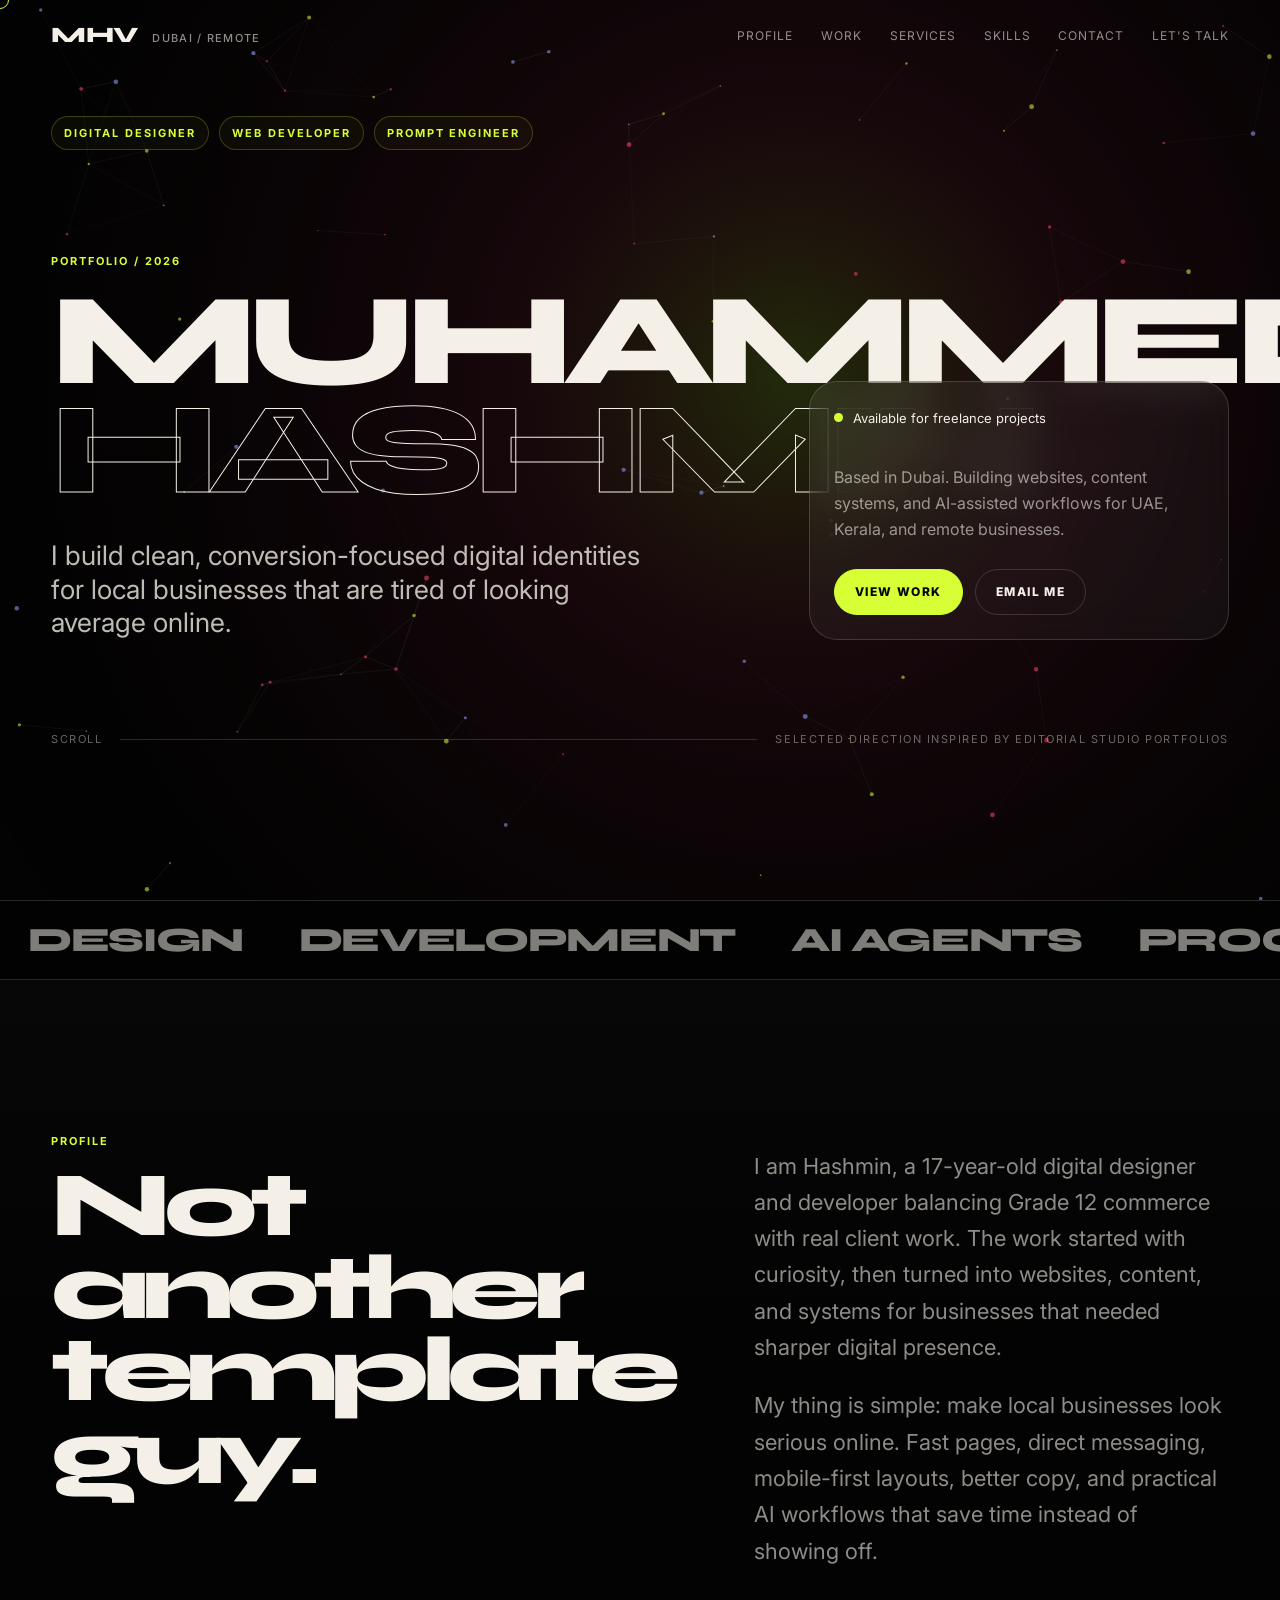
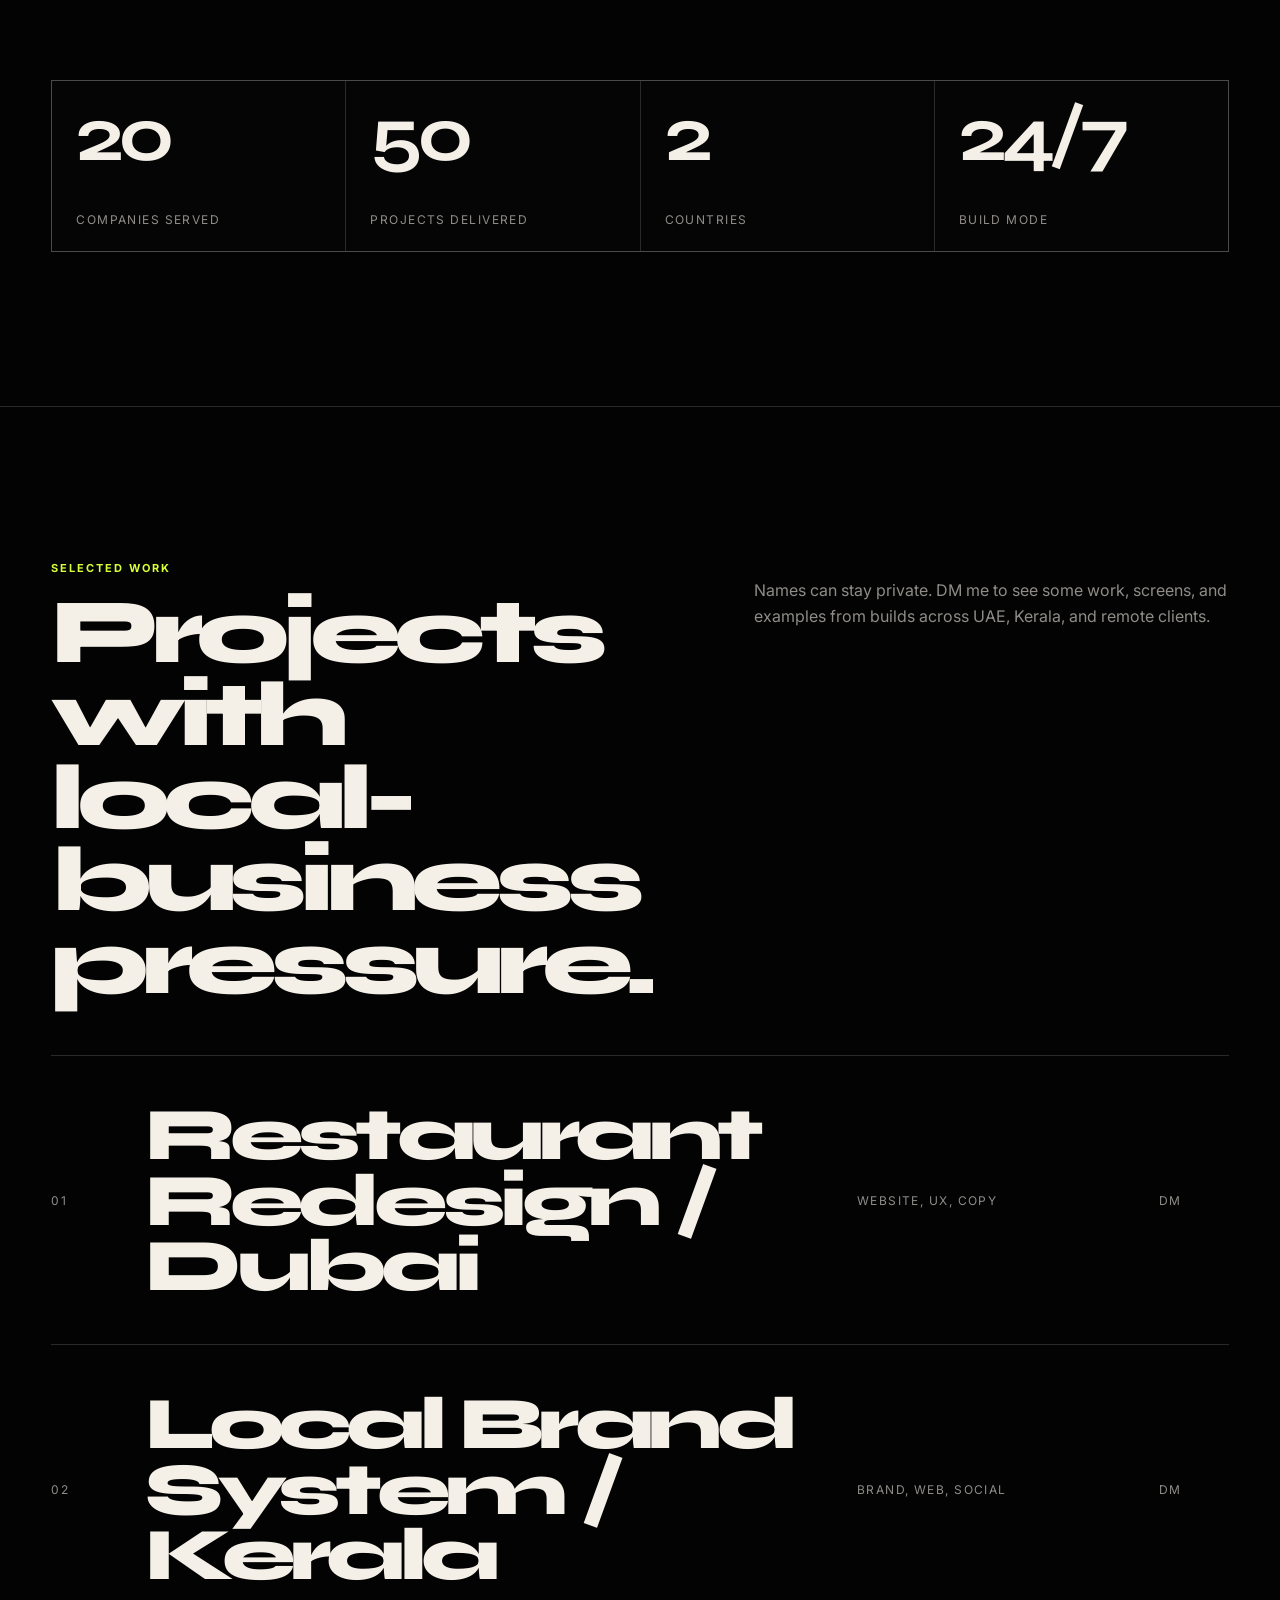
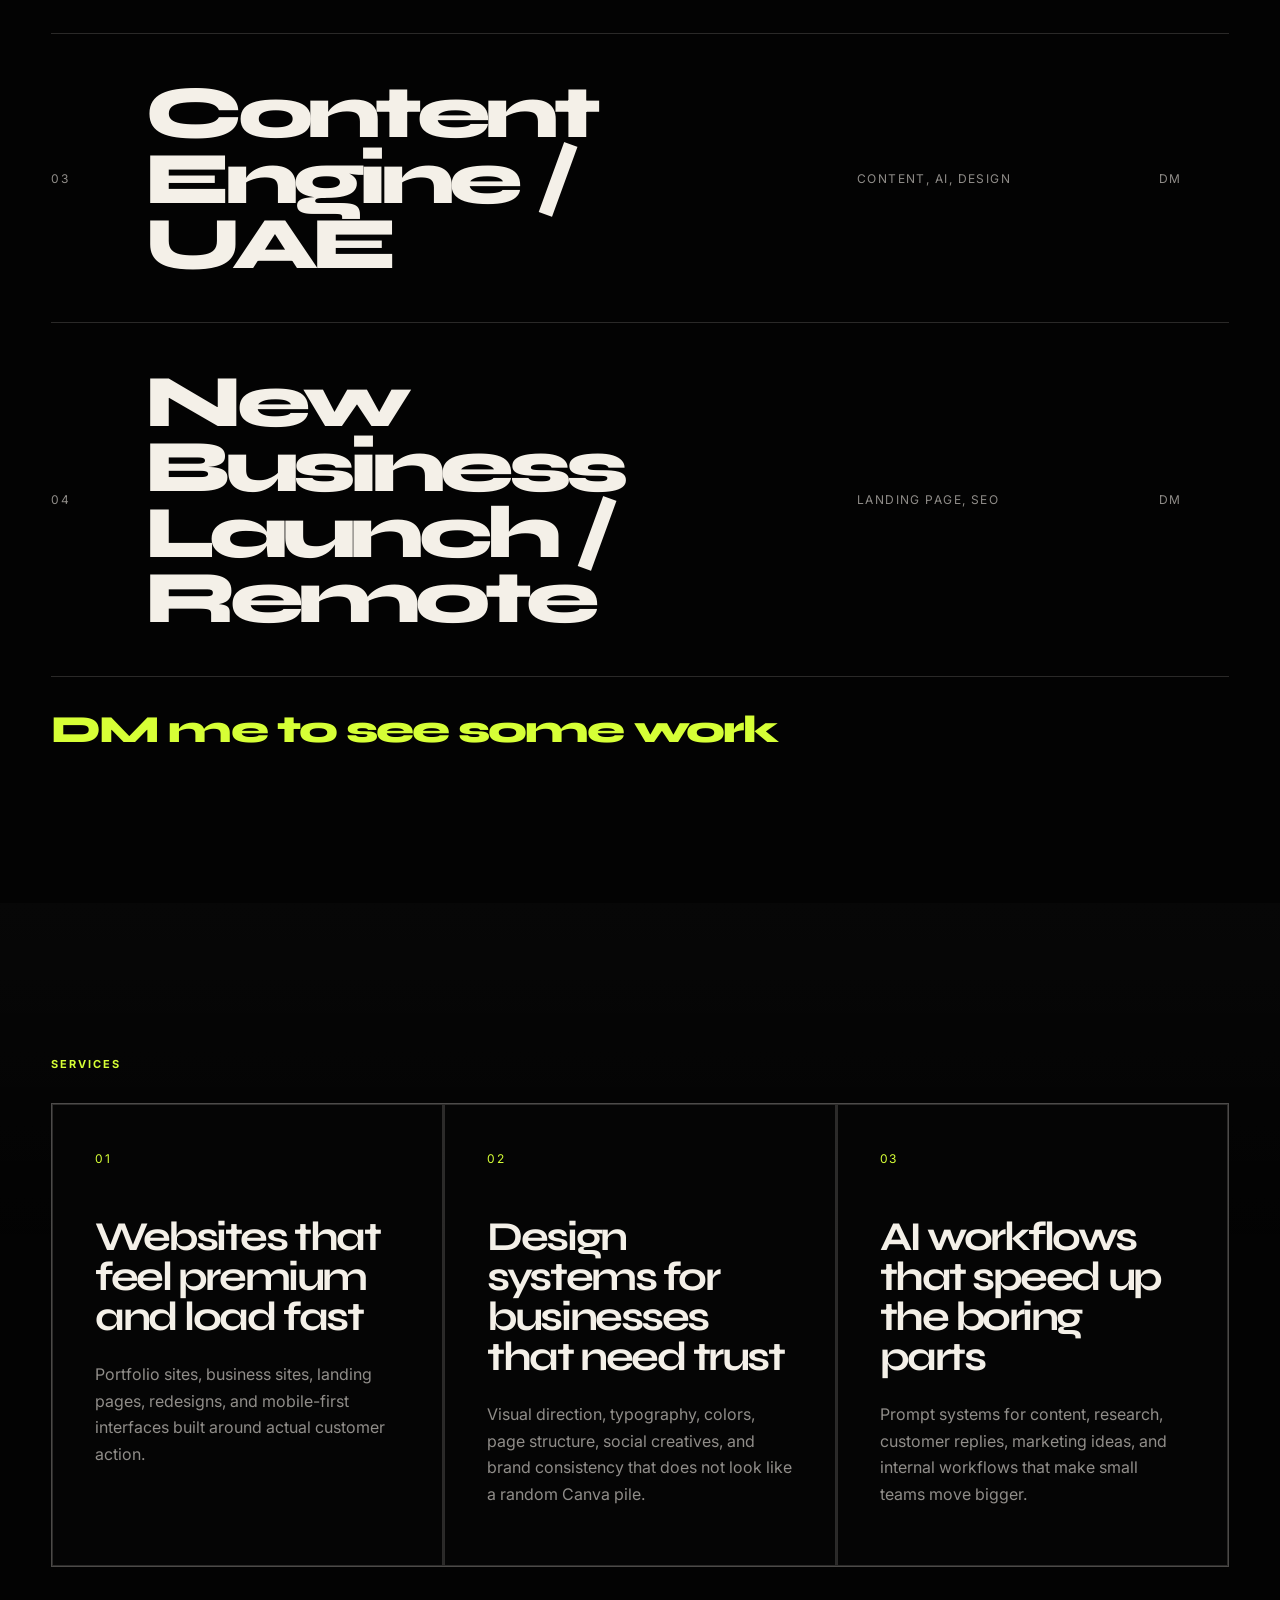
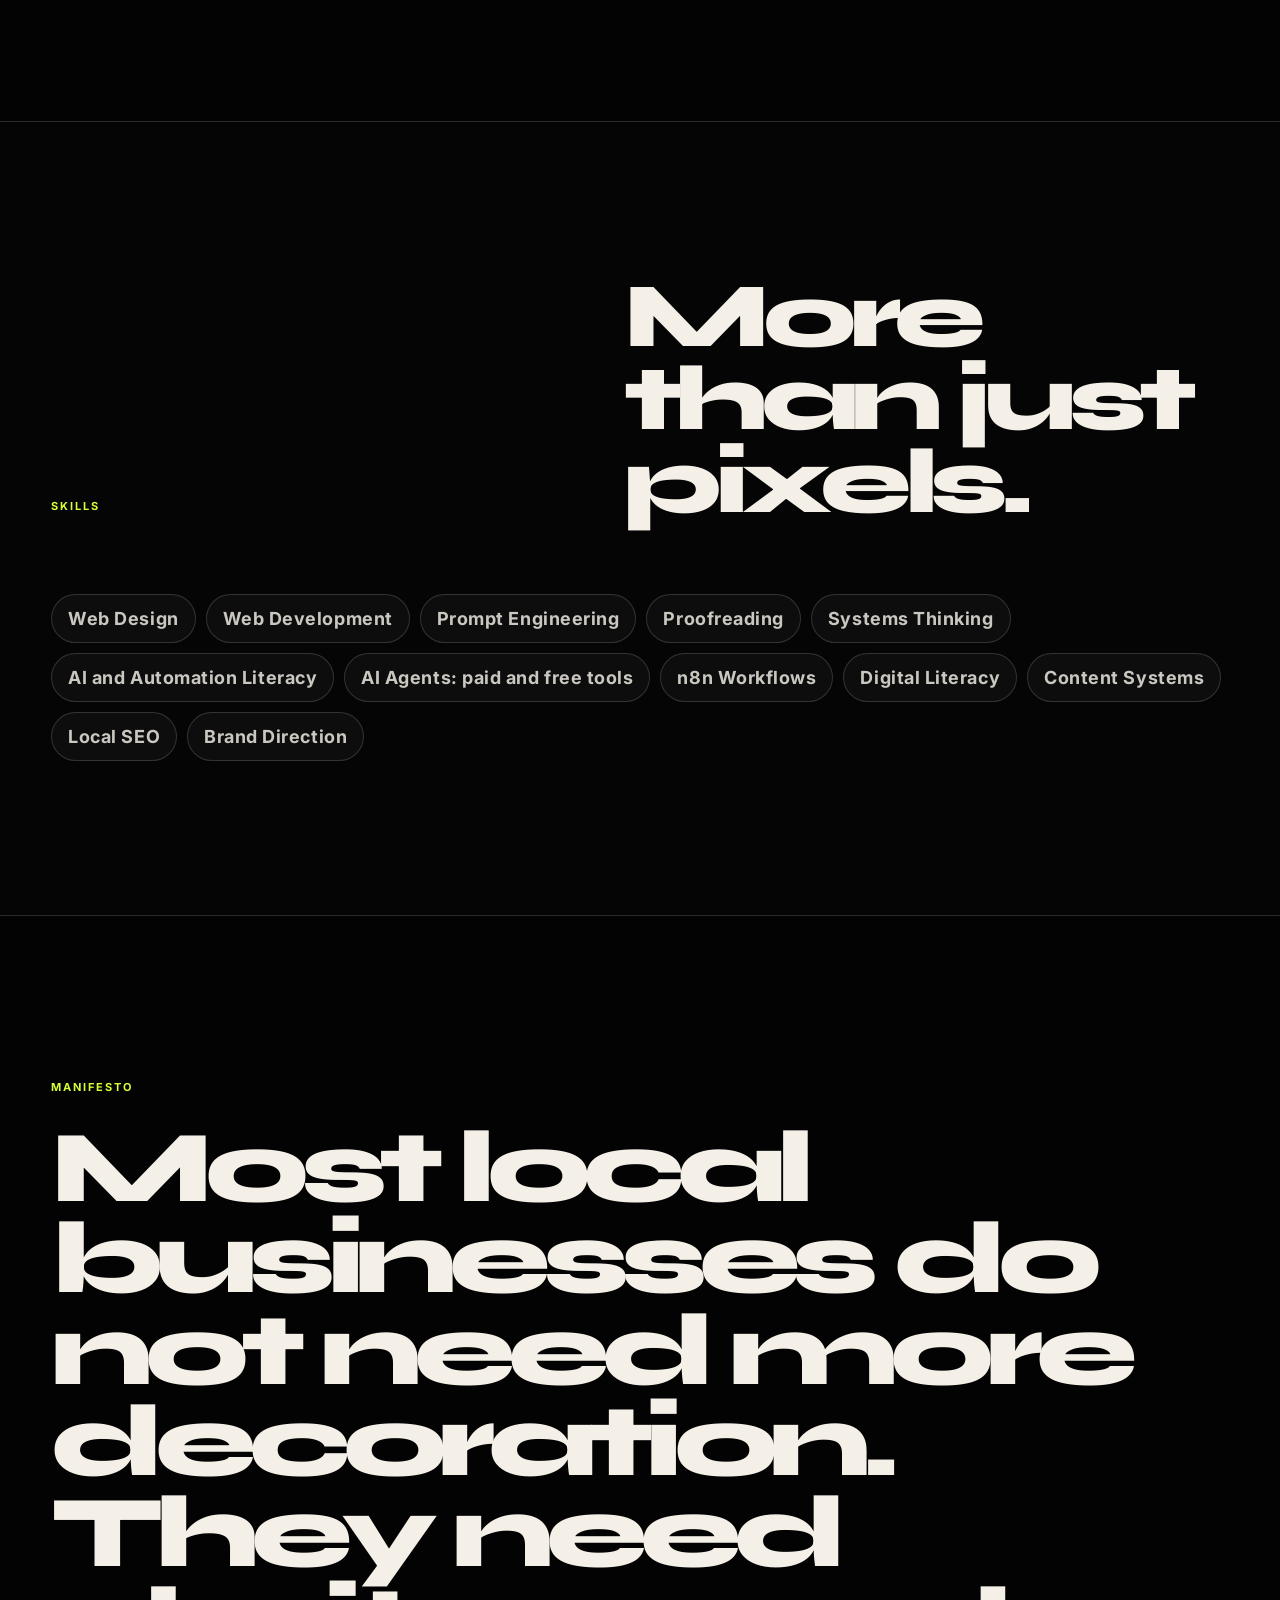
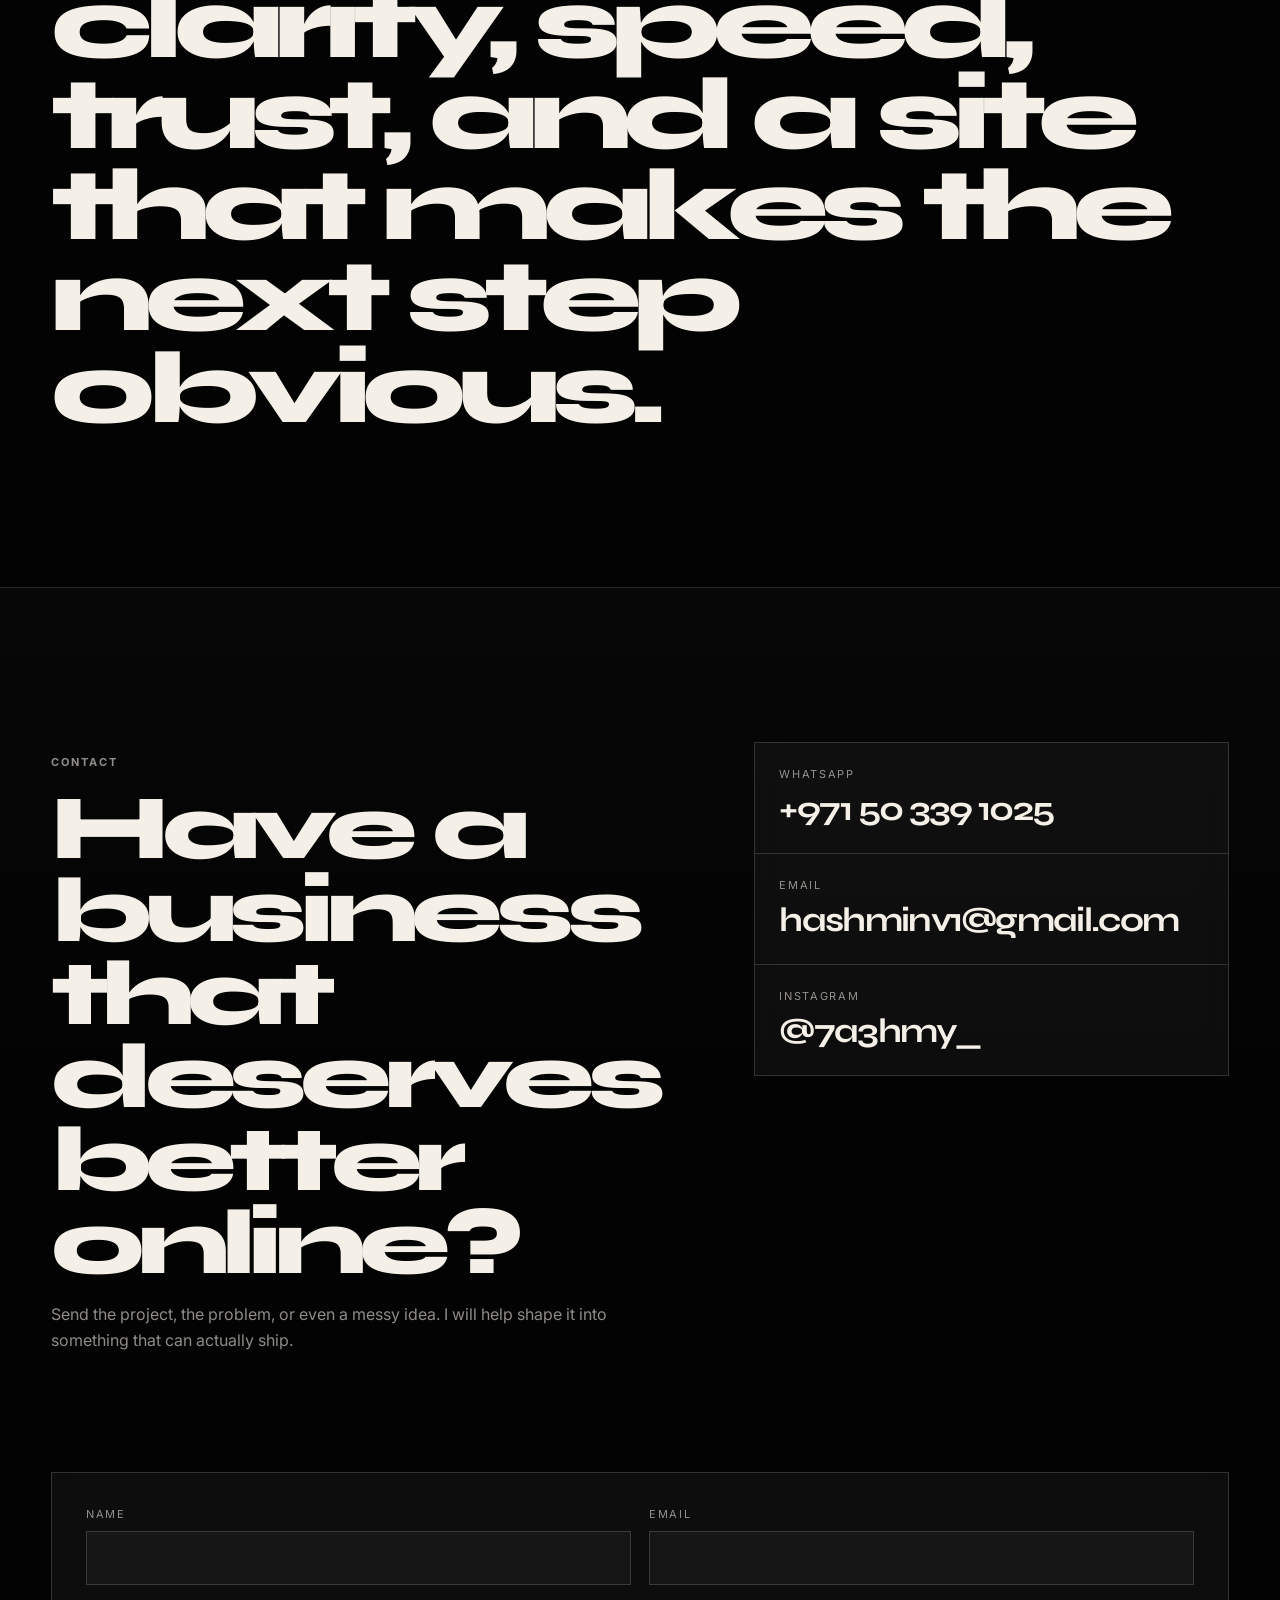
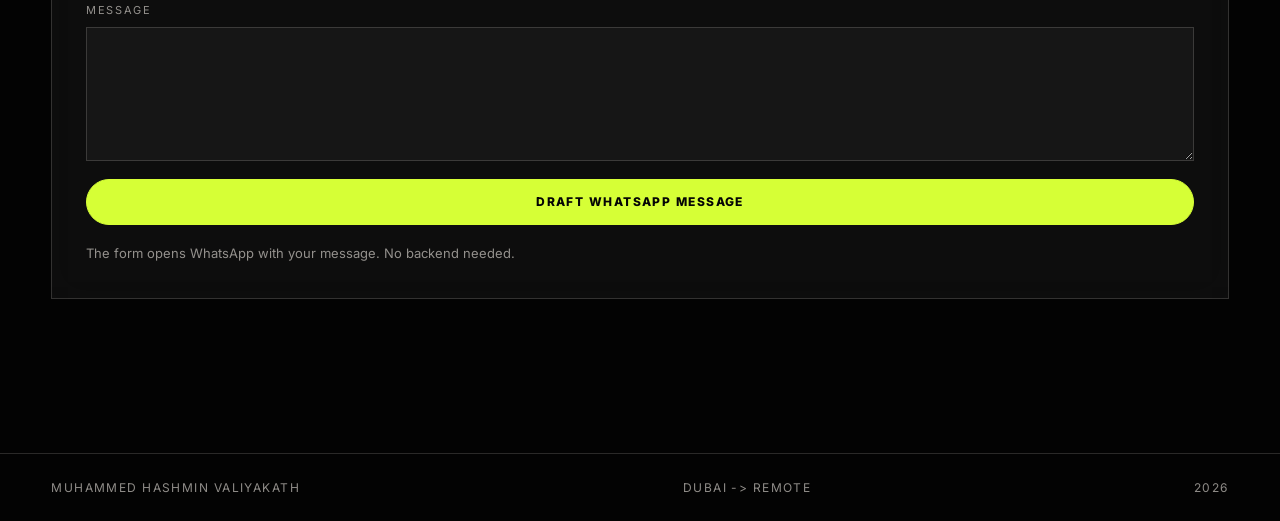
==== index.html @ f866f26f "Add hero and manifesto hover effects" ====
<!DOCTYPE html>
<html lang="en">
<head>
  <meta charset="UTF-8">
  <meta name="viewport" content="width=device-width, initial-scale=1.0">
  <title>Muhammed Hashmin - Web Designer & Developer, Dubai</title>
  <meta name="description" content="Muhammed Hashmin Valiyakath is a freelance digital designer, web developer, prompt engineer, and content creator based in Dubai, helping local businesses in UAE and Kerala build stronger online presence.">
  <meta name="keywords" content="Muhammed Hashmin, web designer Dubai, freelance web developer UAE, digital designer Kerala, prompt engineer Dubai, portfolio website">
  <meta name="author" content="Muhammed Hashmin Valiyakath">
  <meta name="robots" content="index, follow">
  <meta name="theme-color" content="#030303">
  <link rel="canonical" href="https://hashmindev.vercel.app/">
  <link rel="sitemap" type="application/xml" href="/sitemap.xml">
  <link rel="alternate" type="text/markdown" href="/llms.txt" title="AI-readable site summary">
  <link rel="icon" href="/favicon.svg" type="image/svg+xml">

  <meta property="og:title" content="Muhammed Hashmin - Digital Designer & Web Developer">
  <meta property="og:description" content="I help local businesses own the internet, not just exist on it. Design, development, content, and AI workflows from Dubai to Kerala.">
  <meta property="og:type" content="website">
  <meta property="og:url" content="https://hashmindev.vercel.app/">
  <meta property="og:image" content="https://hashmindev.vercel.app/og-image.png">
  <meta property="og:image:width" content="1200">
  <meta property="og:image:height" content="630">
  <meta property="og:image:alt" content="Muhammed Hashmin digital designer and web developer portfolio preview">
  <meta property="og:locale" content="en_AE">

  <meta name="twitter:card" content="summary_large_image">
  <meta name="twitter:title" content="Muhammed Hashmin - Digital Designer & Web Developer">
  <meta name="twitter:description" content="Design, development, content, and AI workflows for local businesses.">
  <meta name="twitter:image" content="https://hashmindev.vercel.app/og-image.png">
  <meta name="twitter:image:alt" content="Muhammed Hashmin digital designer and web developer portfolio preview">

  <script type="application/ld+json">
  {
    "@context": "https://schema.org",
    "@graph": [
      {
        "@type": "Person",
        "@id": "https://hashmindev.vercel.app/#person",
        "name": "Muhammed Hashmin Valiyakath",
        "jobTitle": "Digital Designer, Web Developer and Prompt Engineer",
        "email": "hashminv1@gmail.com",
        "telephone": "+971503391025",
        "url": "https://hashmindev.vercel.app/",
        "image": "https://hashmindev.vercel.app/og-image.png",
        "address": {
          "@type": "PostalAddress",
          "addressLocality": "Dubai",
          "addressCountry": "AE"
        },
        "knowsAbout": [
          "Web Design",
          "Web Development",
          "UI/UX Design",
          "Prompt Engineering",
          "AI Workflows",
          "AI and Automation Literacy",
          "Systems Thinking",
          "Proofreading",
          "Digital Literacy",
          "Content Creation",
          "Digital Marketing"
        ],
        "sameAs": ["https://www.instagram.com/7a3hmy_/"]
      },
      {
        "@type": "WebSite",
        "@id": "https://hashmindev.vercel.app/#website",
        "name": "Muhammed Hashmin Portfolio",
        "url": "https://hashmindev.vercel.app/",
        "author": { "@id": "https://hashmindev.vercel.app/#person" },
        "publisher": { "@id": "https://hashmindev.vercel.app/#person" }
      },
      {
        "@type": "ProfessionalService",
        "@id": "https://hashmindev.vercel.app/#service",
        "name": "Muhammed Hashmin - Digital Design & Web Development",
        "url": "https://hashmindev.vercel.app/",
        "telephone": "+971503391025",
        "image": "https://hashmindev.vercel.app/og-image.png",
        "founder": { "@id": "https://hashmindev.vercel.app/#person" },
        "provider": { "@id": "https://hashmindev.vercel.app/#person" },
        "mainEntityOfPage": { "@id": "https://hashmindev.vercel.app/#website" },
        "areaServed": [
          { "@type": "Place", "name": "Dubai, UAE" },
          { "@type": "Place", "name": "Kerala, India" },
          { "@type": "Place", "name": "Remote" }
        ],
        "serviceType": ["Web Design", "Web Development", "Prompt Engineering", "Content Creation", "AI Automation"],
        "email": "hashminv1@gmail.com"
      }
    ]
  }
  </script>

  <link rel="preconnect" href="https://fonts.googleapis.com">
  <link rel="preconnect" href="https://fonts.gstatic.com" crossorigin>
  <link href="https://fonts.googleapis.com/css2?family=Inter:wght@300;400;500;600;700;800&family=Syne:wght@500;600;700;800&display=swap" rel="stylesheet">
  <link rel="stylesheet" href="style.css">
  <script src="script.js" defer></script>
</head>
<body>
  <canvas id="scene" aria-hidden="true"></canvas>
  <div class="noise" aria-hidden="true"></div>
  <div class="cursor" id="cursor" aria-hidden="true"></div>

  <header class="site-header" id="siteHeader">
    <a class="brand" href="#top" aria-label="Muhammed Hashmin portfolio home">
      <span>MHV</span>
      <small>Dubai / Remote</small>
    </a>
    <nav class="desktop-nav" aria-label="Primary navigation">
      <a href="#profile">Profile</a>
      <a href="#work">Work</a>
      <a href="#services">Services</a>
      <a href="#skills">Skills</a>
      <a href="#contact">Contact</a>
    </nav>
    <a class="header-link" href="https://api.whatsapp.com/send/?phone=971503391025" target="_blank" rel="noopener">Let's Talk</a>
    <button class="menu-button" id="menuButton" type="button" aria-label="Open menu" aria-controls="mobileMenu" aria-expanded="false">
      <span></span>
      <span></span>
    </button>
  </header>

  <div class="mobile-menu" id="mobileMenu" aria-hidden="true">
    <a href="#profile">Profile</a>
    <a href="#work">Work</a>
    <a href="#services">Services</a>
    <a href="#skills">Skills</a>
    <a href="#contact">Contact</a>
    <a href="https://api.whatsapp.com/send/?phone=971503391025" target="_blank" rel="noopener">WhatsApp</a>
  </div>

  <main id="top">
    <section class="hero section-pad">
      <div class="hero-meta reveal">
        <span>Digital Designer</span>
        <span>Web Developer</span>
        <span>Prompt Engineer</span>
      </div>
      <div class="hero-grid">
        <div class="hero-copy">
          <p class="eyebrow reveal">Portfolio / 2026</p>
          <h1 class="hero-title reveal">
            <span class="name-line" data-text="Muhammed">Muhammed</span><br>
            <span class="name-line name-line-outline" data-text="Hashmin">Hashmin</span>
          </h1>
          <p class="hero-text reveal">
            I build clean, conversion-focused digital identities for local businesses that are tired of looking average online.
          </p>
        </div>
        <aside class="hero-panel reveal">
          <div class="availability">
            <span class="pulse"></span>
            Available for freelance projects
          </div>
          <p>Based in Dubai. Building websites, content systems, and AI-assisted workflows for UAE, Kerala, and remote businesses.</p>
          <div class="hero-actions">
            <a class="button button-solid" href="#work">View Work</a>
            <a class="button button-ghost" href="mailto:hashminv1@gmail.com">Email Me</a>
          </div>
        </aside>
      </div>
      <div class="hero-bottom reveal">
        <span>Scroll</span>
        <div></div>
        <span>Selected direction inspired by editorial studio portfolios</span>
      </div>
    </section>

    <section class="ticker" aria-label="Capabilities">
      <div class="ticker-track">
        <span>Design</span><span>Development</span><span>AI Agents</span><span>Proofreading</span><span>Systems Thinking</span><span>Digital Literacy</span>
        <span>Automation</span><span>n8n</span><span>Content</span><span>Brand Systems</span><span>Local SEO</span><span>AI Workflows</span>
        <span>Design</span><span>Development</span><span>AI Agents</span><span>Proofreading</span><span>Systems Thinking</span><span>Digital Literacy</span>
        <span>Automation</span><span>n8n</span><span>Content</span><span>Brand Systems</span><span>Local SEO</span><span>AI Workflows</span>
      </div>
    </section>

    <section class="section-pad profile" id="profile">
      <div class="section-label reveal">Profile</div>
      <div class="profile-layout">
        <h2 class="section-title reveal">Not another template guy.</h2>
        <div class="profile-copy reveal">
          <p>
            I am Hashmin, a 17-year-old digital designer and developer balancing Grade 12 commerce with real client work. The work started with curiosity, then turned into websites, content, and systems for businesses that needed sharper digital presence.
          </p>
          <p>
            My thing is simple: make local businesses look serious online. Fast pages, direct messaging, mobile-first layouts, better copy, and practical AI workflows that save time instead of showing off.
          </p>
        </div>
      </div>
      <div class="stats-grid reveal">
        <div><strong data-count="20">0</strong><span>Companies served</span></div>
        <div><strong data-count="50">0</strong><span>Projects delivered</span></div>
        <div><strong data-count="2">0</strong><span>Countries</span></div>
        <div><strong>24/7</strong><span>Build mode</span></div>
      </div>
    </section>

    <section class="section-pad work" id="work">
      <div class="work-head reveal">
        <div>
          <div class="section-label">Selected Work</div>
          <h2 class="section-title">Projects with local-business pressure.</h2>
        </div>
        <p>Names can stay private. DM me to see some work, screens, and examples from builds across UAE, Kerala, and remote clients.</p>
      </div>

      <div class="project-list">
        <article class="project-row reveal" data-preview="01">
          <a href="#contact" aria-label="Discuss a restaurant website project">
            <span class="project-index">01</span>
            <span class="project-name">Restaurant Redesign / Dubai</span>
            <span class="project-type">Website, UX, Copy</span>
            <span class="project-arrow">DM</span>
          </a>
        </article>
        <article class="project-row reveal" data-preview="02">
          <a href="#contact" aria-label="Discuss a Kerala brand and web project">
            <span class="project-index">02</span>
            <span class="project-name">Local Brand System / Kerala</span>
            <span class="project-type">Brand, Web, Social</span>
            <span class="project-arrow">DM</span>
          </a>
        </article>
        <article class="project-row reveal" data-preview="03">
          <a href="#contact" aria-label="Discuss a UAE content project">
            <span class="project-index">03</span>
            <span class="project-name">Content Engine / UAE</span>
            <span class="project-type">Content, AI, Design</span>
            <span class="project-arrow">DM</span>
          </a>
        </article>
        <article class="project-row reveal" data-preview="04">
          <a href="#contact" aria-label="Discuss a new business website project">
            <span class="project-index">04</span>
            <span class="project-name">New Business Launch / Remote</span>
            <span class="project-type">Landing Page, SEO</span>
            <span class="project-arrow">DM</span>
          </a>
        </article>
      </div>
      <a class="work-dm reveal" href="https://api.whatsapp.com/send/?phone=971503391025&text=DM%20me%20to%20see%20some%20work%20and%20project%20examples." target="_blank" rel="noopener">
        DM me to see some work
      </a>
      <div class="preview-card" id="previewCard" aria-hidden="true">01</div>
    </section>

    <section class="section-pad services" id="services">
      <div class="section-label reveal">Services</div>
      <div class="service-grid">
        <article class="service-card reveal">
          <span>01</span>
          <h3>Websites that feel premium and load fast</h3>
          <p>Portfolio sites, business sites, landing pages, redesigns, and mobile-first interfaces built around actual customer action.</p>
        </article>
        <article class="service-card reveal">
          <span>02</span>
          <h3>Design systems for businesses that need trust</h3>
          <p>Visual direction, typography, colors, page structure, social creatives, and brand consistency that does not look like a random Canva pile.</p>
        </article>
        <article class="service-card reveal">
          <span>03</span>
          <h3>AI workflows that speed up the boring parts</h3>
          <p>Prompt systems for content, research, customer replies, marketing ideas, and internal workflows that make small teams move bigger.</p>
        </article>
      </div>
    </section>

    <section class="section-pad skills" id="skills">
      <div class="skills-head reveal">
        <p class="section-label">Skills</p>
        <h2 class="section-title">More than just pixels.</h2>
      </div>
      <div class="skills-grid reveal">
        <span>Web Design</span>
        <span>Web Development</span>
        <span>Prompt Engineering</span>
        <span>Proofreading</span>
        <span>Systems Thinking</span>
        <span>AI and Automation Literacy</span>
        <span>AI Agents: paid and free tools</span>
        <span>n8n Workflows</span>
        <span>Digital Literacy</span>
        <span>Content Systems</span>
        <span>Local SEO</span>
        <span>Brand Direction</span>
      </div>
    </section>

    <section class="section-pad manifesto">
      <p class="section-label reveal">Manifesto</p>
      <blockquote class="reveal">
        Most local businesses do not need more decoration. They need clarity, speed, trust, and a site that makes the next step obvious.
      </blockquote>
    </section>

    <section class="section-pad contact" id="contact">
      <div class="contact-copy reveal">
        <p class="section-label">Contact</p>
        <h2 class="section-title">Have a business that deserves better online?</h2>
        <p>Send the project, the problem, or even a messy idea. I will help shape it into something that can actually ship.</p>
      </div>
      <div class="contact-panel reveal">
        <a href="https://api.whatsapp.com/send/?phone=971503391025" target="_blank" rel="noopener">
          <span>WhatsApp</span>
          <strong>+971 50 339 1025</strong>
        </a>
        <a href="mailto:hashminv1@gmail.com">
          <span>Email</span>
          <strong>hashminv1@gmail.com</strong>
        </a>
        <a href="https://www.instagram.com/7a3hmy_/" target="_blank" rel="noopener">
          <span>Instagram</span>
          <strong>@7a3hmy_</strong>
        </a>
      </div>
      <form class="contact-form reveal" id="contactForm">
        <label>
          <span>Name</span>
          <input type="text" name="name" autocomplete="name" required>
        </label>
        <label>
          <span>Email</span>
          <input type="email" name="email" autocomplete="email" required>
        </label>
        <label>
          <span>Message</span>
          <textarea name="message" rows="5" required></textarea>
        </label>
        <button class="button button-solid" type="submit">Draft WhatsApp Message</button>
        <p class="form-note" id="formNote">The form opens WhatsApp with your message. No backend needed.</p>
      </form>
    </section>
  </main>

  <footer class="site-footer">
    <span>Muhammed Hashmin Valiyakath</span>
    <span>Dubai -> Remote</span>
    <span>2026</span>
  </footer>
</body>
</html>
---- style.css ----
:root {
  --bg: #030303;
  --paper: #f4f0e8;
  --muted: rgba(244, 240, 232, 0.58);
  --faint: rgba(244, 240, 232, 0.12);
  --line: rgba(244, 240, 232, 0.16);
  --acid: #d6ff36;
  --hot: #ff3f6e;
  --steel: #8fa3ff;
  --panel: rgba(255, 255, 255, 0.045);
  --font-display: "Syne", system-ui, sans-serif;
  --font-body: "Inter", system-ui, sans-serif;
}

* {
  box-sizing: border-box;
}

html {
  scroll-behavior: smooth;
  scroll-padding-top: 84px;
}

body {
  margin: 0;
  background: var(--bg);
  color: var(--paper);
  font-family: var(--font-body);
  overflow-x: hidden;
}

body.menu-open {
  overflow: hidden;
}

::selection {
  background: var(--acid);
  color: #000;
}

a {
  color: inherit;
  text-decoration: none;
}

button,
input,
textarea {
  font: inherit;
}

button {
  cursor: pointer;
}

img,
canvas {
  display: block;
}

#scene {
  position: fixed;
  inset: 0;
  width: 100%;
  height: 100%;
  z-index: 0;
  pointer-events: none;
}

.noise {
  position: fixed;
  inset: 0;
  z-index: 1;
  pointer-events: none;
  opacity: 0.14;
  background-image:
    linear-gradient(rgba(255,255,255,0.035) 1px, transparent 1px),
    linear-gradient(90deg, rgba(255,255,255,0.035) 1px, transparent 1px);
  background-size: 48px 48px;
  mask-image: linear-gradient(to bottom, black, transparent 78%);
}

.cursor {
  position: fixed;
  left: 0;
  top: 0;
  width: 18px;
  height: 18px;
  border: 1px solid var(--acid);
  border-radius: 999px;
  pointer-events: none;
  z-index: 80;
  transform: translate(-50%, -50%);
  mix-blend-mode: difference;
  transition: width 0.2s ease, height 0.2s ease, background 0.2s ease;
}

.cursor.is-hovering {
  width: 54px;
  height: 54px;
  background: rgba(214, 255, 54, 0.08);
}

.site-header {
  position: fixed;
  z-index: 40;
  top: 0;
  left: 0;
  right: 0;
  display: grid;
  grid-template-columns: 1fr auto auto;
  align-items: center;
  gap: 28px;
  padding: 22px clamp(18px, 4vw, 60px);
  transition: background 0.25s ease, border-color 0.25s ease, padding 0.25s ease;
}

.site-header.is-scrolled {
  background: rgba(3, 3, 3, 0.76);
  border-bottom: 1px solid var(--line);
  backdrop-filter: blur(18px);
  padding-top: 14px;
  padding-bottom: 14px;
}

.brand {
  display: flex;
  align-items: baseline;
  gap: 14px;
  font-family: var(--font-display);
  font-weight: 800;
  letter-spacing: -0.04em;
}

.brand span {
  font-size: 22px;
}

.brand small {
  color: var(--muted);
  font-family: var(--font-body);
  font-size: 11px;
  font-weight: 500;
  letter-spacing: 0.12em;
  text-transform: uppercase;
}

.desktop-nav {
  display: flex;
  align-items: center;
  gap: 28px;
}

.desktop-nav a,
.header-link {
  color: var(--muted);
  font-size: 12px;
  letter-spacing: 0.08em;
  text-transform: uppercase;
  transition: color 0.2s ease;
}

.menu-button {
  display: none;
  width: 44px;
  height: 44px;
  border: 1px solid var(--line);
  background: transparent;
  color: var(--paper);
  border-radius: 999px;
  place-items: center;
}

.menu-button span {
  display: block;
  width: 18px;
  height: 1px;
  background: currentColor;
  transition: transform 0.25s ease;
}

.menu-button span + span {
  margin-top: 5px;
}

.menu-button.is-open span:first-child {
  transform: translateY(3px) rotate(45deg);
}

.menu-button.is-open span:last-child {
  transform: translateY(-3px) rotate(-45deg);
}

.mobile-menu {
  position: fixed;
  inset: 0;
  z-index: 35;
  display: flex;
  flex-direction: column;
  justify-content: center;
  gap: 18px;
  padding: 84px 24px 32px;
  background: rgba(3, 3, 3, 0.96);
  transform: translateX(100%);
  transition: transform 0.35s ease;
}

.mobile-menu.is-open {
  transform: translateX(0);
}

.mobile-menu a {
  font-family: var(--font-display);
  font-size: clamp(36px, 12vw, 72px);
  font-weight: 800;
  letter-spacing: -0.06em;
  line-height: 0.9;
}

main,
.site-footer {
  position: relative;
  z-index: 2;
}

.section-pad {
  padding: clamp(86px, 12vw, 170px) clamp(18px, 4vw, 60px);
}

.hero {
  min-height: 100svh;
  display: flex;
  flex-direction: column;
  justify-content: space-between;
  padding-top: 116px;
}

.hero-meta {
  display: flex;
  flex-wrap: wrap;
  gap: 10px;
}

.hero-meta span,
.eyebrow,
.section-label {
  color: var(--acid);
  font-size: 11px;
  font-weight: 700;
  letter-spacing: 0.18em;
  text-transform: uppercase;
}

.hero-meta span {
  border: 1px solid rgba(214, 255, 54, 0.22);
  border-radius: 999px;
  padding: 9px 12px;
  background: rgba(214, 255, 54, 0.035);
}

.hero-grid {
  display: grid;
  grid-template-columns: minmax(0, 1fr) minmax(300px, 420px);
  gap: clamp(28px, 6vw, 88px);
  align-items: end;
  width: 100%;
}

.hero-title {
  margin: 18px 0 0;
  font-family: var(--font-display);
  font-size: clamp(52px, 10.2vw, 148px);
  font-weight: 800;
  letter-spacing: -0.075em;
  line-height: 0.84;
  text-transform: uppercase;
  max-width: 100%;
}

.hero-title .name-line {
  position: relative;
  display: inline-block;
  transition: color 0.28s ease, text-shadow 0.28s ease, transform 0.28s ease;
}

.hero-title .name-line::after {
  content: attr(data-text);
  position: absolute;
  inset: 0;
  color: var(--acid);
  clip-path: inset(0 100% 0 0);
  opacity: 0;
  pointer-events: none;
}

.hero-title .name-line-outline {
  color: transparent;
  -webkit-text-stroke: 1px var(--paper);
}

.hero-text {
  max-width: 620px;
  margin: 34px 0 0;
  color: rgba(244, 240, 232, 0.78);
  font-size: clamp(18px, 2.1vw, 28px);
  font-weight: 400;
  line-height: 1.25;
}

.hero-panel,
.contact-panel,
.contact-form,
.service-card {
  border: 1px solid var(--line);
  background: var(--panel);
  backdrop-filter: blur(18px);
}

.hero-panel {
  padding: 24px;
  border-radius: 28px;
}

.availability {
  display: inline-flex;
  align-items: center;
  gap: 10px;
  margin-bottom: 22px;
  color: var(--paper);
  font-size: 13px;
}

.pulse {
  width: 9px;
  height: 9px;
  border-radius: 999px;
  background: var(--acid);
  box-shadow: 0 0 0 0 rgba(214, 255, 54, 0.6);
  animation: pulse 1.5s infinite;
}

.hero-panel p,
.profile-copy,
.work-head p,
.service-card p,
.contact-copy p,
.form-note {
  color: var(--muted);
  line-height: 1.65;
}

.hero-actions {
  display: flex;
  flex-wrap: wrap;
  gap: 12px;
  margin-top: 26px;
}

.button {
  display: inline-flex;
  min-height: 46px;
  align-items: center;
  justify-content: center;
  border-radius: 999px;
  padding: 0 20px;
  font-size: 12px;
  font-weight: 800;
  letter-spacing: 0.12em;
  text-transform: uppercase;
  transition: transform 0.2s ease, background 0.2s ease, color 0.2s ease, border-color 0.2s ease;
}

.button-solid {
  border: 1px solid var(--acid);
  background: var(--acid);
  color: #050505;
}

.button-ghost {
  border: 1px solid var(--line);
  color: var(--paper);
}

.hero-bottom {
  display: grid;
  grid-template-columns: auto 1fr auto;
  gap: 18px;
  align-items: center;
  color: rgba(244, 240, 232, 0.42);
  font-size: 11px;
  letter-spacing: 0.14em;
  text-transform: uppercase;
}

.hero-bottom div {
  height: 1px;
  background: var(--line);
}

.ticker {
  overflow: hidden;
  border-top: 1px solid var(--line);
  border-bottom: 1px solid var(--line);
  background: rgba(3, 3, 3, 0.72);
}

.ticker-track {
  display: flex;
  width: max-content;
  animation: ticker 24s linear infinite;
}

.ticker span {
  padding: 19px 28px;
  color: rgba(244, 240, 232, 0.52);
  font-family: var(--font-display);
  font-size: clamp(18px, 3vw, 34px);
  font-weight: 800;
  letter-spacing: -0.04em;
  text-transform: uppercase;
}

.profile,
.services,
.contact {
  background: linear-gradient(180deg, rgba(255,255,255,0.018), transparent 45%);
}

.profile-layout,
.work-head,
.contact {
  display: grid;
  grid-template-columns: minmax(0, 0.95fr) minmax(300px, 0.75fr);
  gap: clamp(36px, 8vw, 120px);
  align-items: start;
}

.section-title {
  margin: 16px 0 0;
  font-family: var(--font-display);
  font-size: clamp(40px, 7.2vw, 106px);
  font-weight: 800;
  letter-spacing: -0.08em;
  line-height: 0.9;
}

.profile-copy {
  font-size: clamp(17px, 2vw, 22px);
}

.profile-copy p:first-child {
  margin-top: 0;
}

.stats-grid {
  display: grid;
  grid-template-columns: repeat(4, 1fr);
  gap: 1px;
  margin-top: clamp(48px, 7vw, 92px);
  border: 1px solid var(--line);
  background: var(--line);
}

.stats-grid div {
  min-height: 170px;
  padding: 24px;
  background: #050505;
  display: flex;
  flex-direction: column;
  justify-content: space-between;
}

.stats-grid strong {
  font-family: var(--font-display);
  font-size: clamp(42px, 6vw, 82px);
  letter-spacing: -0.08em;
  line-height: 0.8;
}

.stats-grid span {
  color: var(--muted);
  font-size: 12px;
  letter-spacing: 0.12em;
  text-transform: uppercase;
}

.work {
  position: relative;
  overflow: hidden;
  border-top: 1px solid var(--line);
}

.work-head {
  margin-bottom: 50px;
}

.project-list {
  border-top: 1px solid var(--line);
}

.work-dm {
  display: inline-flex;
  margin-top: 34px;
  color: var(--acid);
  font-family: var(--font-display);
  font-size: clamp(22px, 3vw, 42px);
  font-weight: 800;
  letter-spacing: -0.05em;
  line-height: 1;
}

.project-row a {
  display: grid;
  grid-template-columns: 72px minmax(0, 1fr) minmax(160px, 280px) 70px;
  gap: 22px;
  align-items: center;
  padding: clamp(22px, 4vw, 46px) 0;
  border-bottom: 1px solid var(--line);
  transition: color 0.2s ease, padding-left 0.2s ease;
}

.project-index,
.project-type,
.project-arrow {
  color: var(--muted);
  font-size: 12px;
  letter-spacing: 0.12em;
  text-transform: uppercase;
}

.project-name {
  font-family: var(--font-display);
  font-size: clamp(30px, 5.8vw, 86px);
  font-weight: 800;
  letter-spacing: -0.075em;
  line-height: 0.88;
}

.preview-card {
  position: fixed;
  z-index: 5;
  right: 42px;
  top: 50%;
  width: 168px;
  aspect-ratio: 4 / 5;
  display: grid;
  place-items: center;
  border: 1px solid var(--line);
  background:
    radial-gradient(circle at 30% 20%, rgba(214,255,54,0.22), transparent 38%),
    linear-gradient(145deg, rgba(255,63,110,0.2), rgba(143,163,255,0.16)),
    #070707;
  color: rgba(244, 240, 232, 0.84);
  font-family: var(--font-display);
  font-size: 62px;
  font-weight: 800;
  letter-spacing: -0.1em;
  transform: translateY(-50%) scale(0.9);
  opacity: 0;
  pointer-events: none;
  transition: opacity 0.18s ease, transform 0.18s ease;
}

.preview-card.is-visible {
  opacity: 1;
  transform: translateY(-50%) scale(1);
}

.service-grid {
  display: grid;
  grid-template-columns: repeat(3, 1fr);
  gap: 1px;
  margin-top: 32px;
  background: var(--line);
  border: 1px solid var(--line);
}

.service-card {
  min-height: 360px;
  padding: clamp(24px, 4vw, 42px);
  background: #050505;
}

.service-card span {
  color: var(--acid);
  font-size: 12px;
  letter-spacing: 0.15em;
}

.service-card h3 {
  margin: 50px 0 24px;
  font-family: var(--font-display);
  font-size: clamp(24px, 3.2vw, 42px);
  letter-spacing: -0.06em;
  line-height: 0.98;
}

.skills {
  border-top: 1px solid var(--line);
  background: #050505;
}

.skills-head {
  display: grid;
  grid-template-columns: minmax(0, 0.8fr) minmax(300px, 1fr);
  gap: clamp(32px, 7vw, 110px);
  align-items: end;
}

.skills-head .section-title {
  margin-top: 0;
}

.skills-grid {
  display: flex;
  flex-wrap: wrap;
  gap: 10px;
  margin-top: clamp(34px, 6vw, 70px);
}

.skills-grid span {
  border: 1px solid var(--line);
  border-radius: 999px;
  padding: 13px 16px;
  background: rgba(255, 255, 255, 0.035);
  color: rgba(244, 240, 232, 0.82);
  font-size: clamp(13px, 1.6vw, 18px);
  font-weight: 700;
  letter-spacing: 0.03em;
}

.manifesto {
  position: relative;
  border-top: 1px solid var(--line);
  overflow: hidden;
}

.manifesto blockquote {
  position: relative;
  max-width: 1120px;
  margin: 28px 0 0;
  font-family: var(--font-display);
  font-size: clamp(40px, 8vw, 132px);
  font-weight: 800;
  letter-spacing: -0.08em;
  line-height: 0.89;
  transition: color 0.28s ease, text-shadow 0.28s ease, transform 0.28s ease;
}

.manifesto blockquote::after {
  content: "";
  position: absolute;
  left: 0;
  top: 50%;
  width: 100%;
  height: 2px;
  background: linear-gradient(90deg, transparent, var(--acid), var(--hot), transparent);
  opacity: 0;
  transform: scaleX(0) translateY(-50%);
  transform-origin: left;
  transition: opacity 0.24s ease, transform 0.42s ease;
}

.contact {
  border-top: 1px solid var(--line);
}

.contact .section-title {
  max-width: 820px;
}

.contact-panel {
  display: grid;
  align-self: start;
}

.contact-panel a {
  display: grid;
  gap: 8px;
  padding: 24px;
  border-bottom: 1px solid var(--line);
  transition: background 0.2s ease;
}

.contact-panel a:last-child {
  border-bottom: 0;
}

.contact-panel span,
.contact-form span {
  color: var(--muted);
  font-size: 11px;
  letter-spacing: 0.15em;
  text-transform: uppercase;
}

.contact-panel strong {
  font-family: var(--font-display);
  font-size: clamp(22px, 3vw, 34px);
  letter-spacing: -0.05em;
  overflow-wrap: anywhere;
}

.contact-form {
  grid-column: 1 / -1;
  display: grid;
  grid-template-columns: repeat(2, 1fr);
  gap: 18px;
  padding: clamp(18px, 3vw, 34px);
}

.contact-form label {
  display: grid;
  gap: 10px;
}

.contact-form label:nth-child(3),
.contact-form button,
.form-note {
  grid-column: 1 / -1;
}

.contact-form input,
.contact-form textarea {
  width: 100%;
  border: 1px solid var(--line);
  border-radius: 0;
  background: rgba(255, 255, 255, 0.035);
  color: var(--paper);
  padding: 16px;
  outline: none;
  resize: vertical;
}

.contact-form input:focus,
.contact-form textarea:focus {
  border-color: var(--acid);
}

.form-note {
  margin: 0;
  font-size: 13px;
}

.site-footer {
  display: flex;
  justify-content: space-between;
  gap: 18px;
  padding: 26px clamp(18px, 4vw, 60px);
  border-top: 1px solid var(--line);
  color: var(--muted);
  font-size: 12px;
  letter-spacing: 0.12em;
  text-transform: uppercase;
}

.reveal {
  opacity: 0;
  transform: translateY(24px);
  transition: opacity 0.75s ease, transform 0.75s ease;
}

.reveal.is-visible {
  opacity: 1;
  transform: translateY(0);
}

@keyframes ticker {
  from { transform: translateX(0); }
  to { transform: translateX(-50%); }
}

@keyframes pulse {
  70% { box-shadow: 0 0 0 12px rgba(214, 255, 54, 0); }
  100% { box-shadow: 0 0 0 0 rgba(214, 255, 54, 0); }
}

@media (max-width: 980px) {
  .site-header {
    grid-template-columns: 1fr auto;
  }

  .desktop-nav,
  .header-link {
    display: none;
  }

  .menu-button {
    display: grid;
  }

  .hero-grid,
  .profile-layout,
  .work-head,
  .skills-head,
  .contact {
    grid-template-columns: 1fr;
  }

  .hero-panel {
    max-width: 560px;
  }

  .stats-grid,
  .service-grid {
    grid-template-columns: repeat(2, 1fr);
  }

  .project-row a {
    grid-template-columns: 48px 1fr;
  }

  .project-type,
  .project-arrow {
    grid-column: 2;
  }

  .preview-card {
    display: none;
  }
}

@media (hover: hover) and (pointer: fine) {
  .desktop-nav a:hover,
  .header-link:hover {
    color: var(--paper);
  }

  .button:hover {
    transform: translateY(-2px);
  }

  .button-ghost:hover {
    border-color: var(--paper);
  }

  .project-row a:hover {
    color: var(--acid);
    padding-left: 18px;
  }

  .contact-panel a:hover {
    background: rgba(214, 255, 54, 0.055);
  }

  .hero-title:hover .name-line {
    color: var(--paper);
    text-shadow:
      0 0 18px rgba(214, 255, 54, 0.24),
      0 0 38px rgba(143, 163, 255, 0.16);
    transform: translateX(6px);
  }

  .hero-title:hover .name-line-outline {
    color: transparent;
    -webkit-text-stroke-color: var(--acid);
    transform: translateX(18px);
  }

  .hero-title:hover .name-line::after {
    animation: nameScan 0.72s ease forwards;
    opacity: 0.92;
  }

  .hero-title:hover .name-line-outline::after {
    color: transparent;
    -webkit-text-stroke: 1px var(--hot);
    animation-delay: 0.08s;
  }

  .manifesto:hover blockquote {
    color: transparent;
    background: linear-gradient(100deg, var(--paper), var(--acid) 42%, var(--hot) 62%, var(--steel));
    -webkit-background-clip: text;
    background-clip: text;
    text-shadow: 0 0 34px rgba(214, 255, 54, 0.12);
    transform: translateX(10px);
  }

  .manifesto:hover blockquote::after {
    opacity: 0.85;
    transform: scaleX(1) translateY(-50%);
  }
}

@keyframes nameScan {
  0% { clip-path: inset(0 100% 0 0); transform: translateX(-8px); }
  45% { clip-path: inset(0 0 0 0); }
  100% { clip-path: inset(0 0 0 100%); transform: translateX(8px); }
}

@media (max-width: 640px) {
  .cursor {
    display: none;
  }

  .brand small,
  .hero-bottom span:last-child {
    display: none;
  }

  .hero {
    padding-top: 96px;
  }

  .hero-title {
    font-size: clamp(42px, 14.5vw, 66px);
    letter-spacing: -0.065em;
    line-height: 0.9;
  }

  .hero-bottom {
    grid-template-columns: auto 1fr;
  }

  .service-grid,
  .contact-form {
    grid-template-columns: 1fr;
  }

  .stats-grid {
    grid-template-columns: repeat(2, 1fr);
  }

  .stats-grid div {
    min-height: 136px;
  }

  .service-card {
    min-height: 280px;
  }

  .project-row a {
    gap: 12px;
  }

  .project-name {
    font-size: clamp(28px, 11vw, 54px);
  }

  .site-footer {
    flex-direction: column;
  }
}

@media (prefers-reduced-motion: reduce) {
  html {
    scroll-behavior: auto;
  }

  *,
  *::before,
  *::after {
    animation-duration: 0.001ms !important;
    animation-iteration-count: 1 !important;
    transition-duration: 0.001ms !important;
    scroll-behavior: auto !important;
  }
}
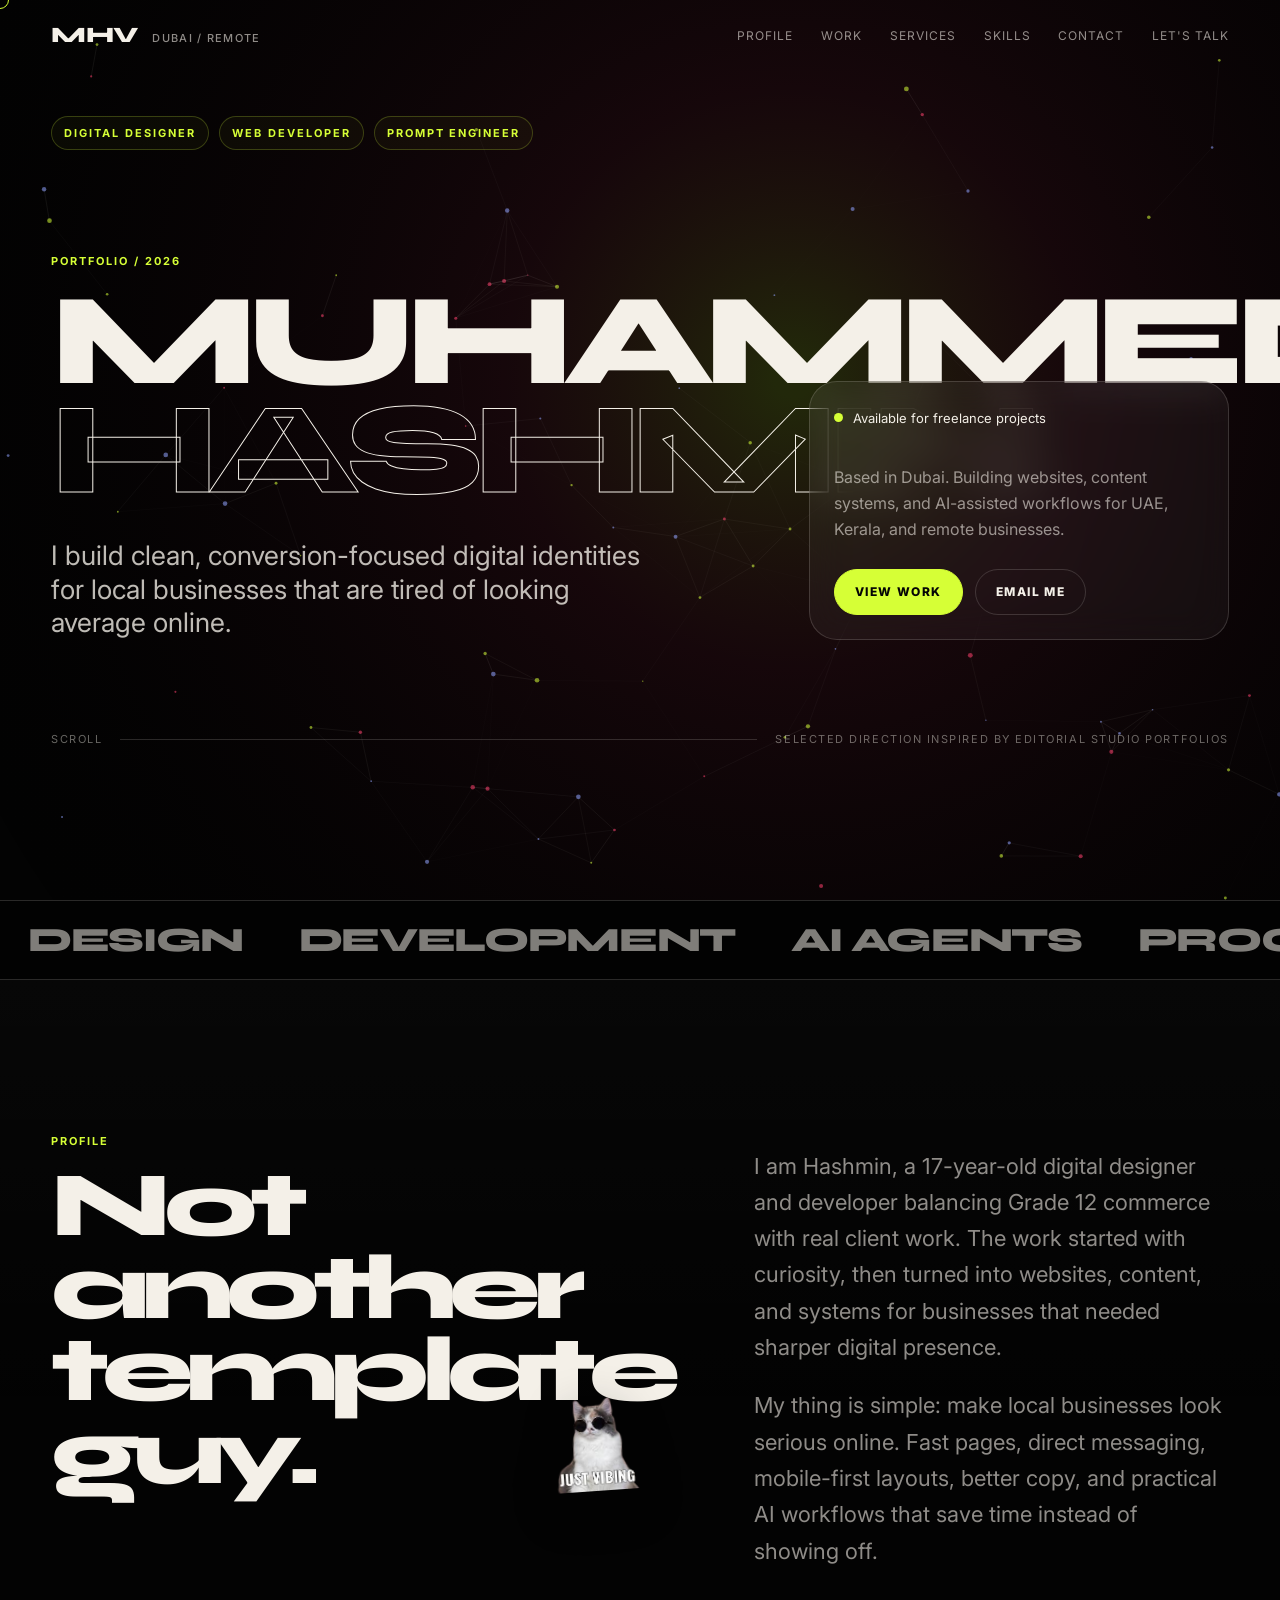
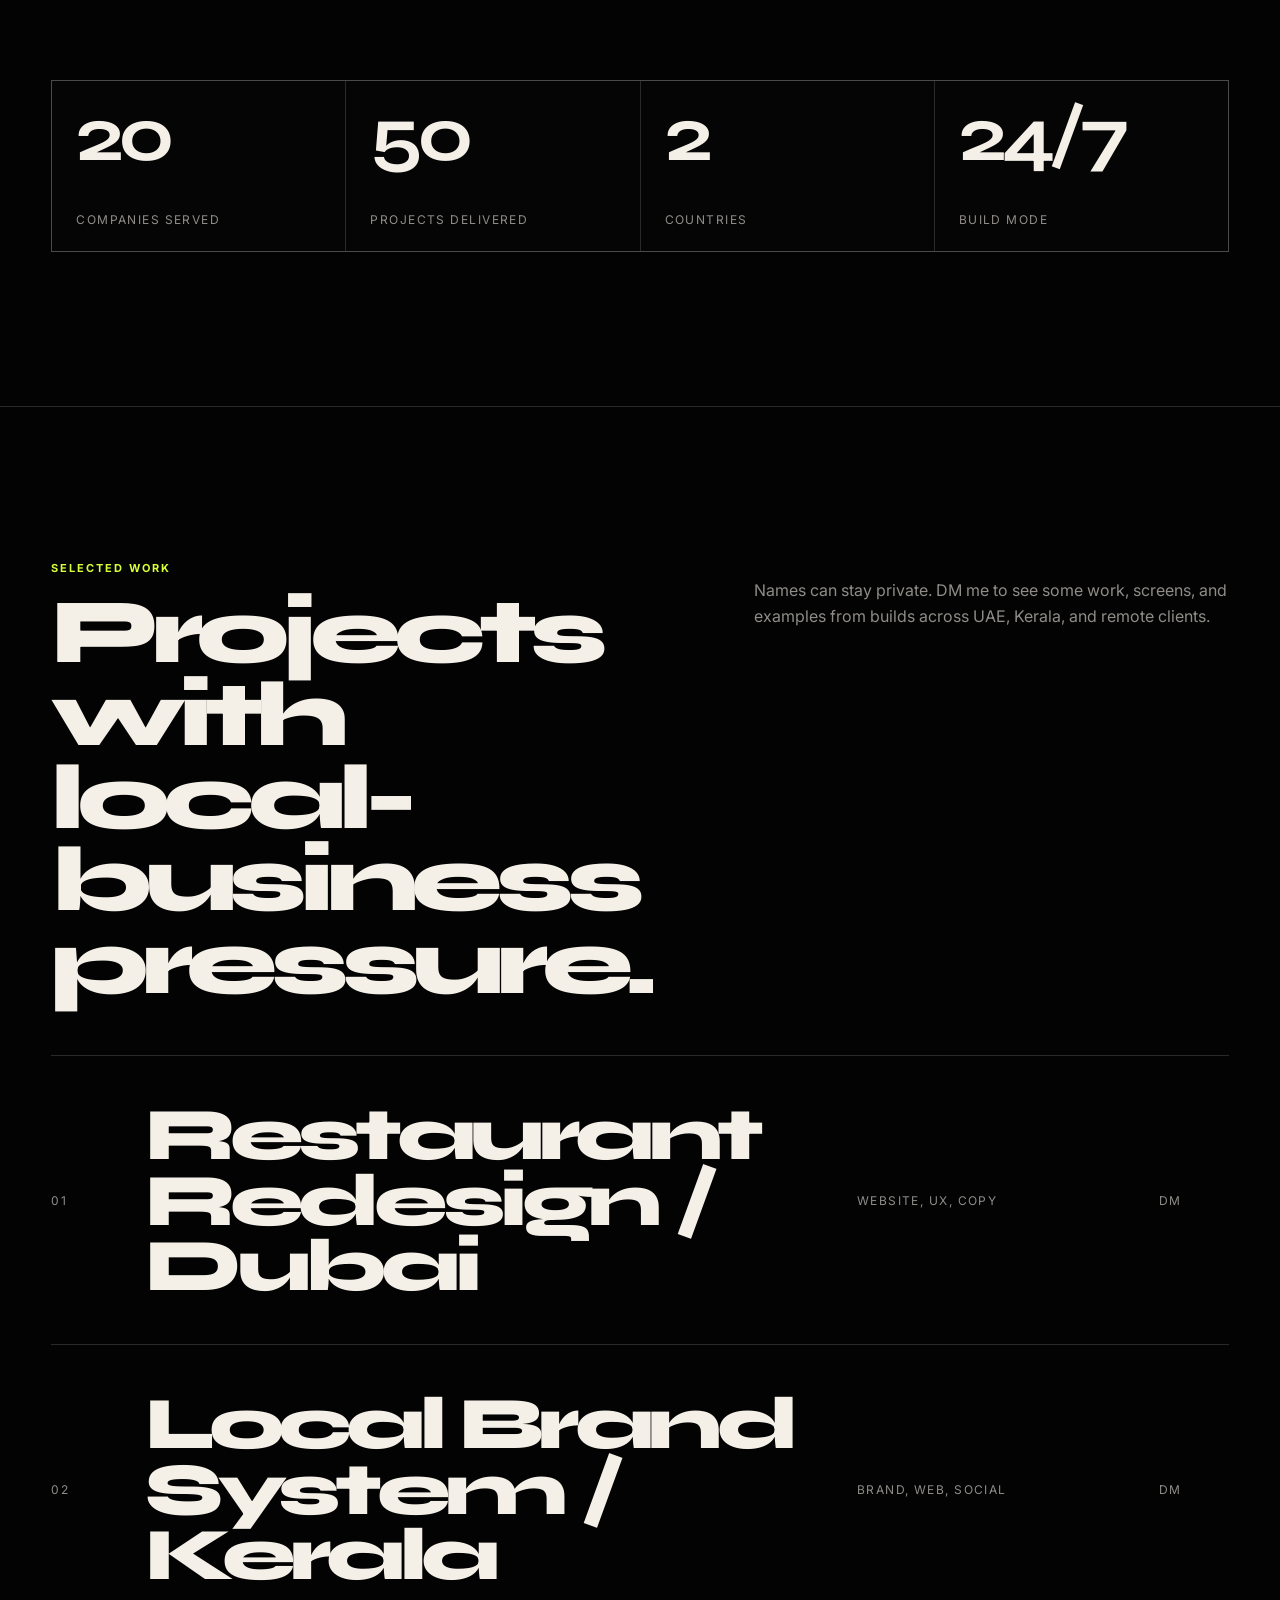
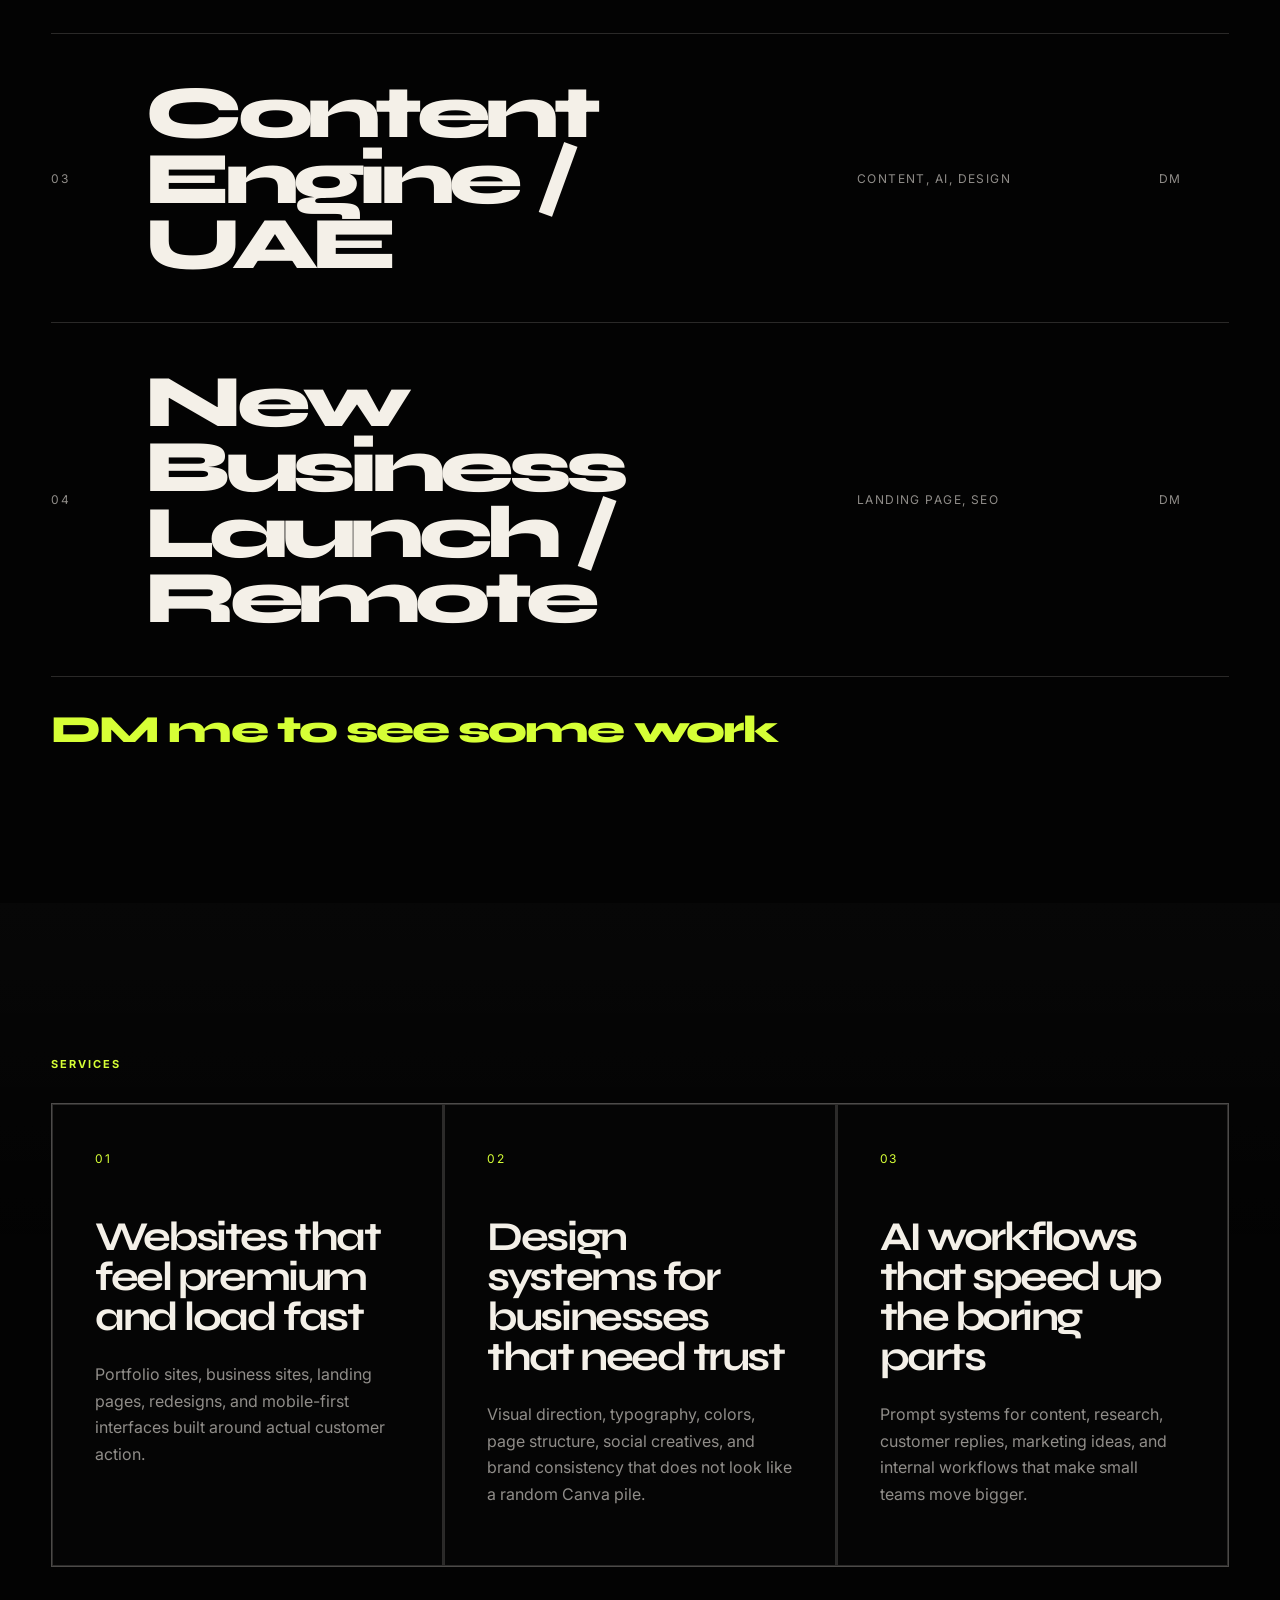
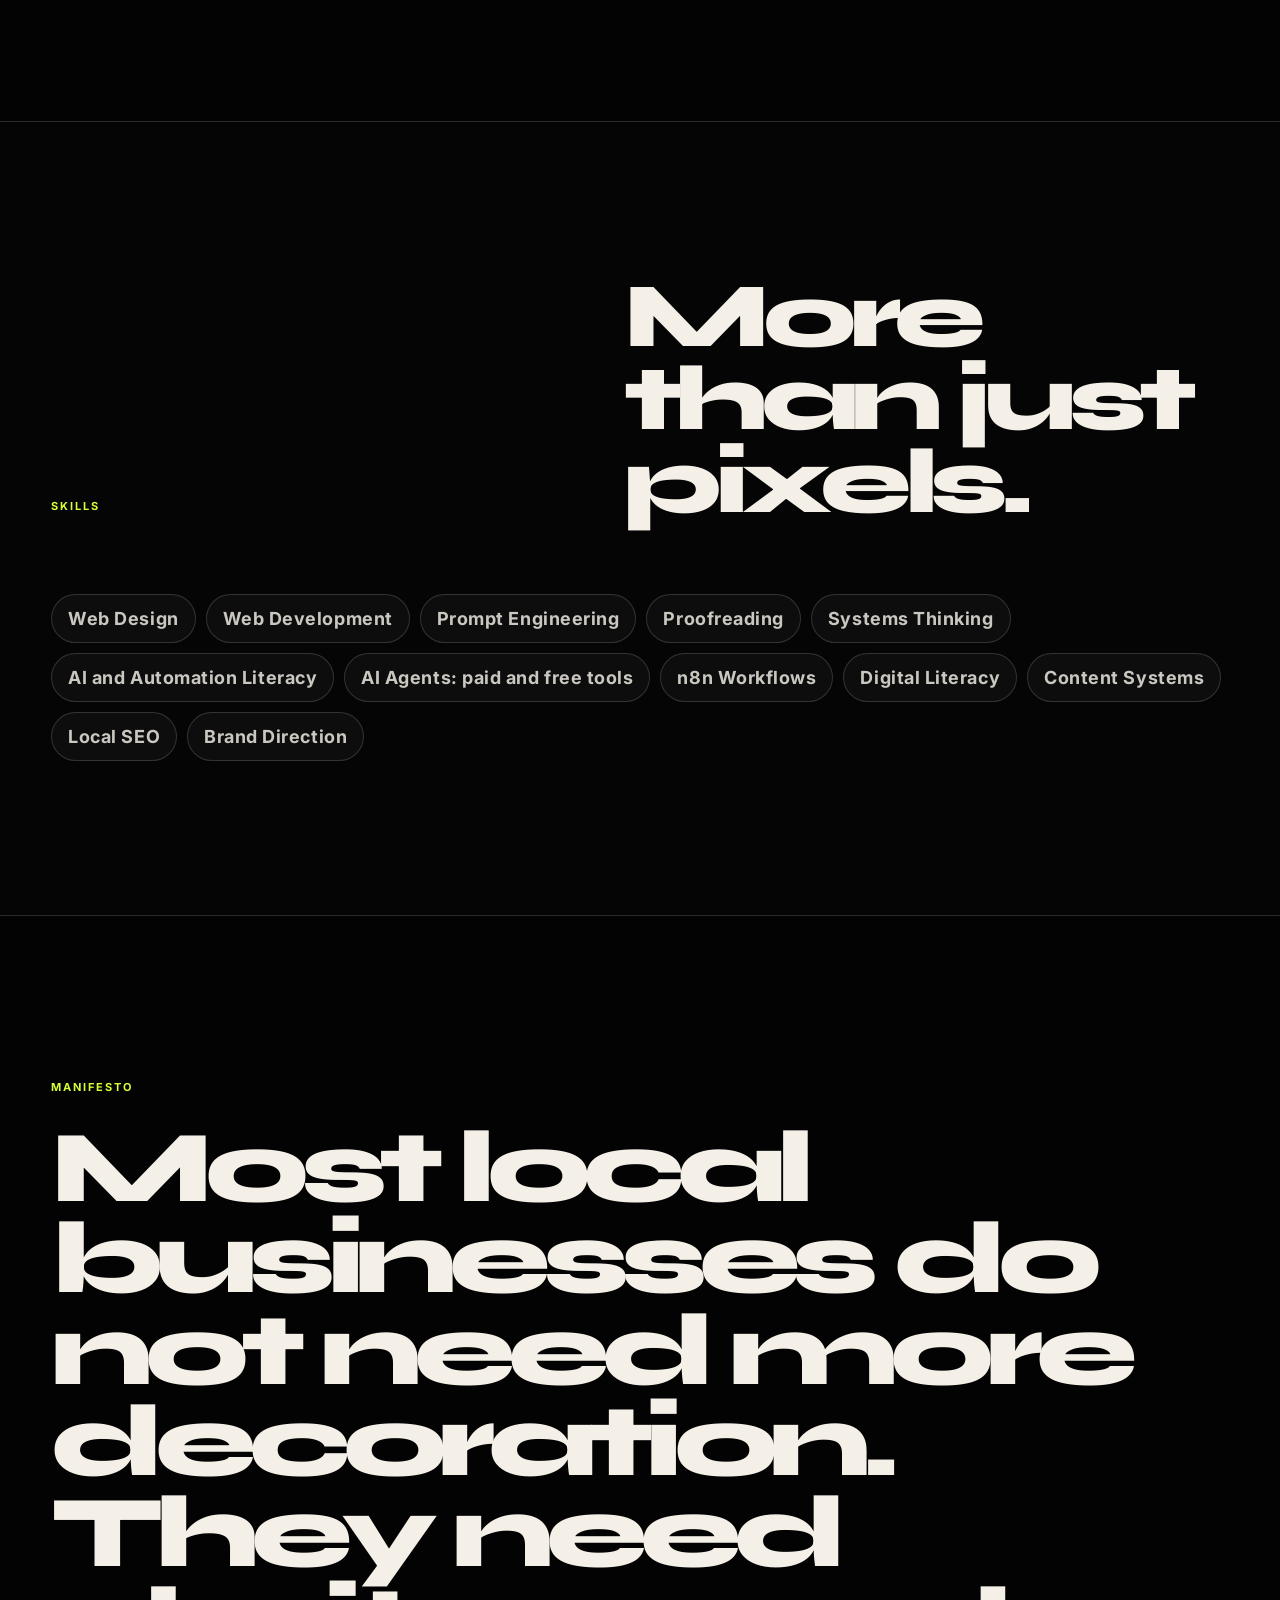
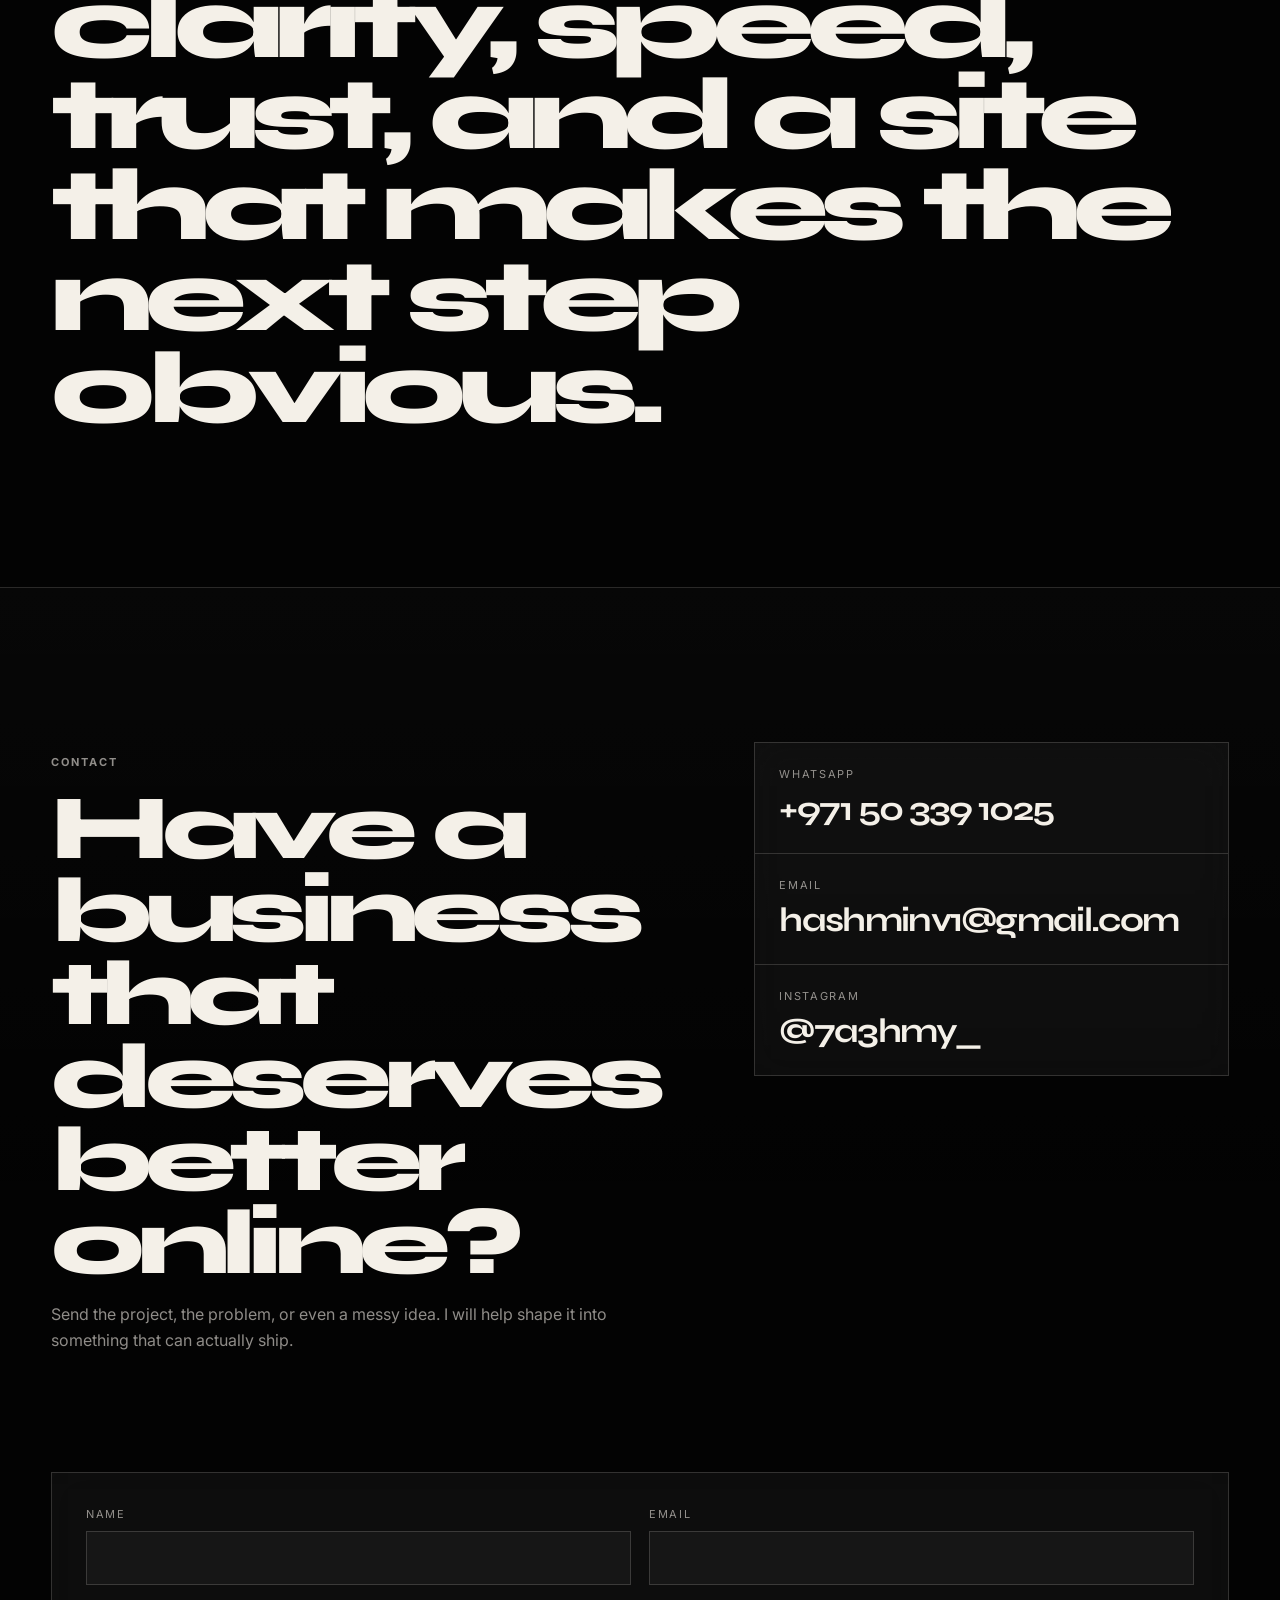
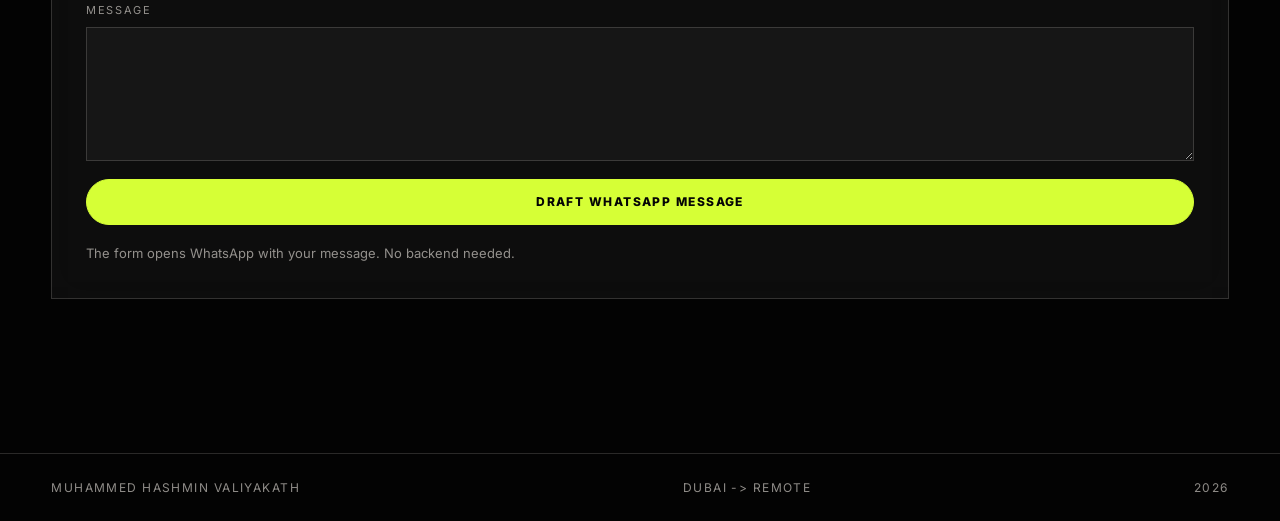
==== commit e4581128: "Refine manifesto reveal and add visual accents" ====
--- a/index.html
+++ b/index.html
@@ -181,7 +181,10 @@
     <section class="section-pad profile" id="profile">
       <div class="section-label reveal">Profile</div>
       <div class="profile-layout">
-        <h2 class="section-title reveal">Not another template guy.</h2>
+        <h2 class="section-title profile-title reveal">
+          <span>Not another template guy.</span>
+          <img src="images/noturavg.png" alt="" aria-hidden="true" loading="lazy">
+        </h2>
         <div class="profile-copy reveal">
           <p>
             I am Hashmin, a 17-year-old digital designer and developer balancing Grade 12 commerce with real client work. The work started with curiosity, then turned into websites, content, and systems for businesses that needed sharper digital presence.
@@ -245,7 +248,10 @@
       <a class="work-dm reveal" href="https://api.whatsapp.com/send/?phone=971503391025&text=DM%20me%20to%20see%20some%20work%20and%20project%20examples." target="_blank" rel="noopener">
         DM me to see some work
       </a>
-      <div class="preview-card" id="previewCard" aria-hidden="true">01</div>
+      <div class="preview-card" id="previewCard" aria-hidden="true">
+        <img src="images/think.png" alt="" aria-hidden="true">
+        <span class="preview-card-number">01</span>
+      </div>
     </section>
 
     <section class="section-pad services" id="services">
@@ -292,8 +298,9 @@
 
     <section class="section-pad manifesto">
       <p class="section-label reveal">Manifesto</p>
-      <blockquote class="reveal">
-        Most local businesses do not need more decoration. They need clarity, speed, trust, and a site that makes the next step obvious.
+      <blockquote class="manifesto-quote reveal">
+        <span class="manifesto-lead">Most local businesses do not need more decoration.</span>
+        <span class="manifesto-tail"><span>They need clarity, speed, trust, and a site that makes the next step obvious.</span></span>
       </blockquote>
     </section>
 
--- a/style.css
+++ b/style.css
@@ -444,6 +444,24 @@
   line-height: 0.9;
 }
 
+.profile-title {
+  display: flex;
+  align-items: flex-end;
+  gap: clamp(14px, 2vw, 26px);
+}
+
+.profile-title span {
+  min-width: 0;
+}
+
+.profile-title img {
+  width: clamp(58px, 9vw, 116px);
+  flex: 0 0 auto;
+  margin-bottom: 0.05em;
+  filter: drop-shadow(0 12px 24px rgba(0, 0, 0, 0.45));
+  transform: rotate(-4deg);
+}
+
 .profile-copy {
   font-size: clamp(17px, 2vw, 22px);
 }
@@ -559,6 +577,22 @@
   opacity: 0;
   pointer-events: none;
   transition: opacity 0.18s ease, transform 0.18s ease;
+  overflow: hidden;
+}
+
+.preview-card img {
+  position: absolute;
+  right: -14px;
+  bottom: -10px;
+  width: 64%;
+  max-width: 132px;
+  opacity: 0.72;
+  filter: saturate(0.9) contrast(1.04) drop-shadow(0 18px 22px rgba(0, 0, 0, 0.46));
+}
+
+.preview-card-number {
+  position: relative;
+  z-index: 1;
 }
 
 .preview-card.is-visible {
@@ -635,7 +669,7 @@
   overflow: hidden;
 }
 
-.manifesto blockquote {
+.manifesto-quote {
   position: relative;
   max-width: 1120px;
   margin: 28px 0 0;
@@ -644,21 +678,22 @@
   font-weight: 800;
   letter-spacing: -0.08em;
   line-height: 0.89;
-  transition: color 0.28s ease, text-shadow 0.28s ease, transform 0.28s ease;
-}
-
-.manifesto blockquote::after {
-  content: "";
-  position: absolute;
-  left: 0;
-  top: 50%;
-  width: 100%;
-  height: 2px;
-  background: linear-gradient(90deg, transparent, var(--acid), var(--hot), transparent);
-  opacity: 0;
-  transform: scaleX(0) translateY(-50%);
-  transform-origin: left;
-  transition: opacity 0.24s ease, transform 0.42s ease;
+  color: var(--paper);
+}
+
+.manifesto-lead,
+.manifesto-tail {
+  display: inline-block;
+  vertical-align: top;
+}
+
+.manifesto-tail {
+  overflow: hidden;
+  max-width: 100%;
+}
+
+.manifesto-tail span {
+  display: inline-block;
 }
 
 .contact {
@@ -868,18 +903,20 @@
     animation-delay: 0.08s;
   }
 
-  .manifesto:hover blockquote {
-    color: transparent;
-    background: linear-gradient(100deg, var(--paper), var(--acid) 42%, var(--hot) 62%, var(--steel));
-    -webkit-background-clip: text;
-    background-clip: text;
-    text-shadow: 0 0 34px rgba(214, 255, 54, 0.12);
-    transform: translateX(10px);
-  }
-
-  .manifesto:hover blockquote::after {
-    opacity: 0.85;
-    transform: scaleX(1) translateY(-50%);
+  .profile-title:hover img {
+    animation: stickerPop 0.7s ease both;
+  }
+
+  .manifesto:hover .manifesto-lead {
+    animation: manifestoShow 3.6s ease both;
+  }
+
+  .manifesto:hover .manifesto-tail {
+    animation: manifestoReveal 3.6s ease both;
+  }
+
+  .manifesto:hover .manifesto-tail span {
+    animation: manifestoSlide 3.6s ease both;
   }
 }
 
@@ -889,6 +926,33 @@
   100% { clip-path: inset(0 0 0 100%); transform: translateX(8px); }
 }
 
+@keyframes stickerPop {
+  0% { transform: rotate(-4deg) scale(1); }
+  42% { transform: rotate(4deg) scale(1.08); }
+  100% { transform: rotate(-2deg) scale(1.02); }
+}
+
+@keyframes manifestoShow {
+  0% { opacity: 0.2; }
+  18% { opacity: 1; }
+  88% { opacity: 1; }
+  100% { opacity: 1; }
+}
+
+@keyframes manifestoReveal {
+  0% { opacity: 0; max-width: 0; }
+  18% { opacity: 1; max-width: 0; }
+  42% { max-width: 1120px; }
+  100% { opacity: 1; max-width: 1120px; }
+}
+
+@keyframes manifestoSlide {
+  0% { transform: translateX(-110%); }
+  18% { transform: translateX(-110%); }
+  42% { transform: translateX(0); }
+  100% { transform: translateX(0); }
+}
+
 @media (max-width: 640px) {
   .cursor {
     display: none;
@@ -907,6 +971,20 @@
     font-size: clamp(42px, 14.5vw, 66px);
     letter-spacing: -0.065em;
     line-height: 0.9;
+  }
+
+  .profile-title {
+    align-items: flex-start;
+  }
+
+  .profile-title img {
+    width: clamp(54px, 18vw, 78px);
+    margin-top: 4px;
+  }
+
+  .manifesto-quote {
+    font-size: clamp(36px, 11vw, 58px);
+    letter-spacing: -0.065em;
   }
 
   .hero-bottom {
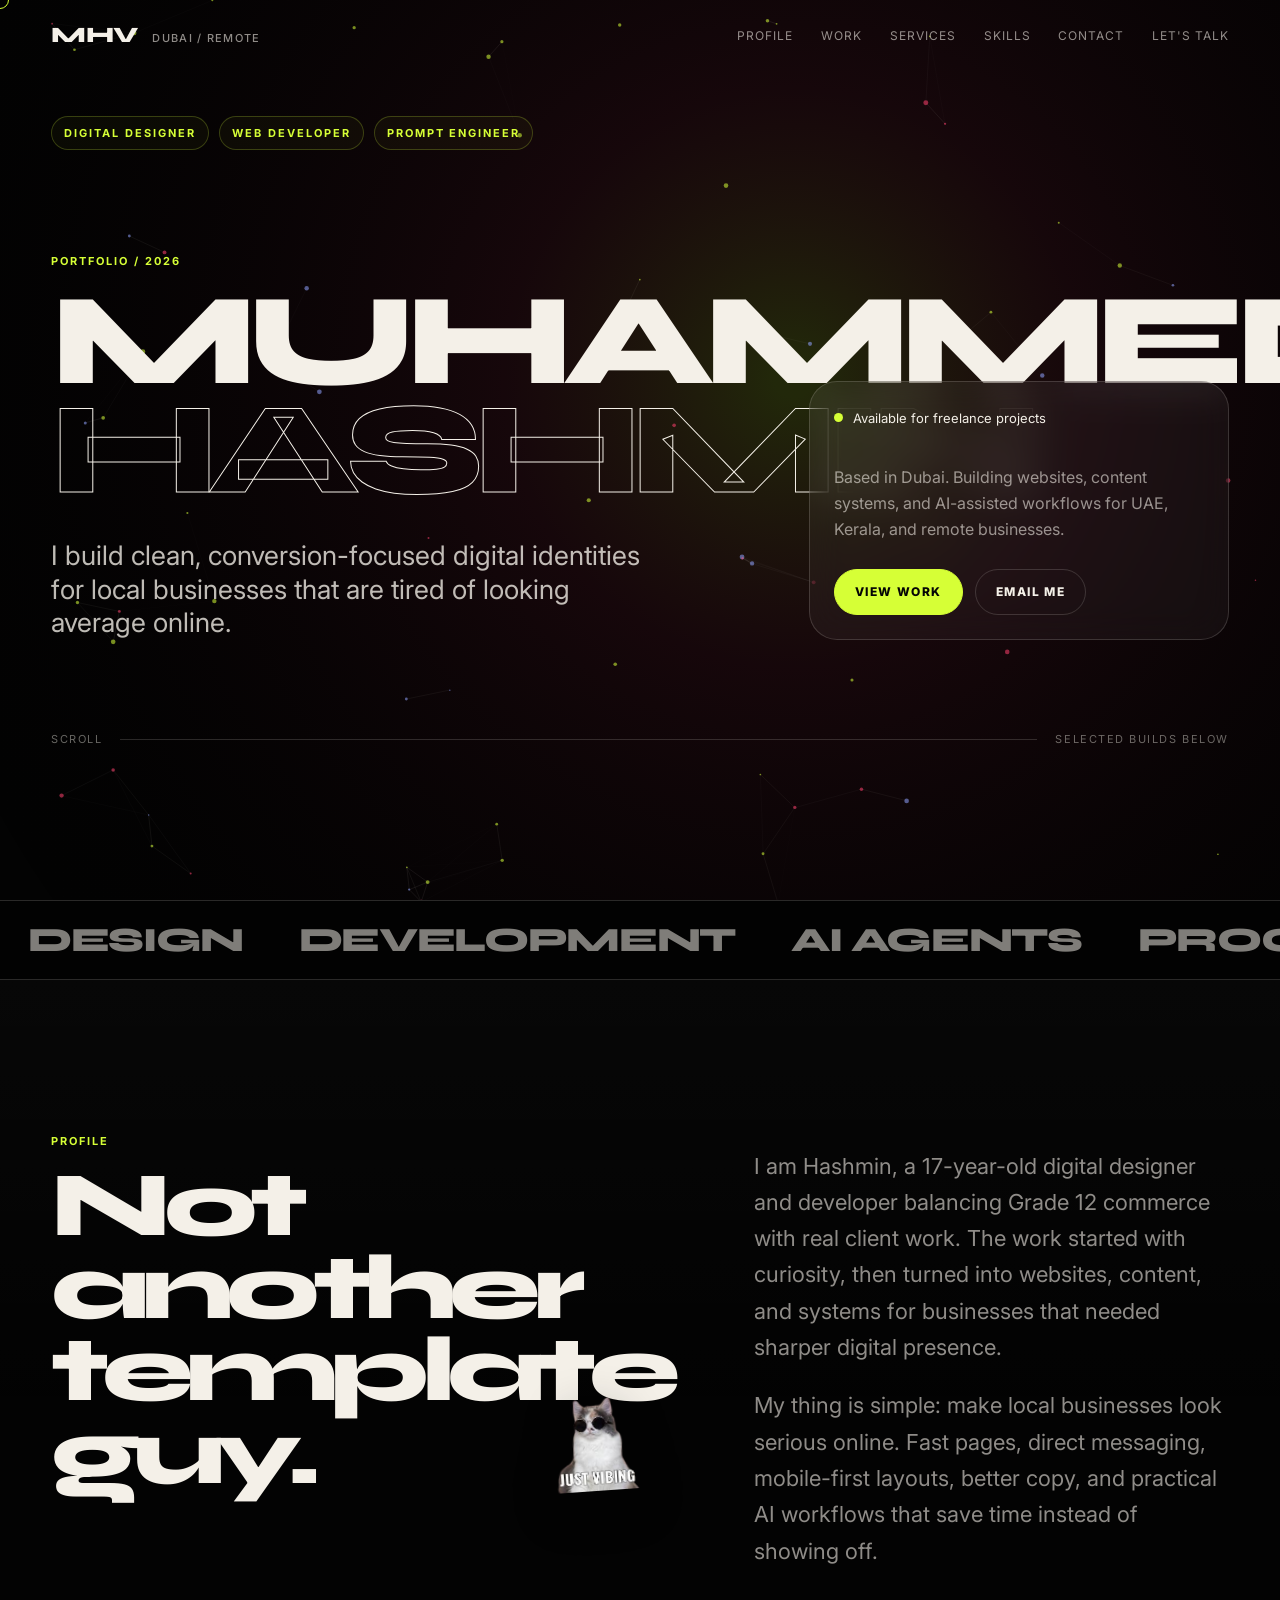
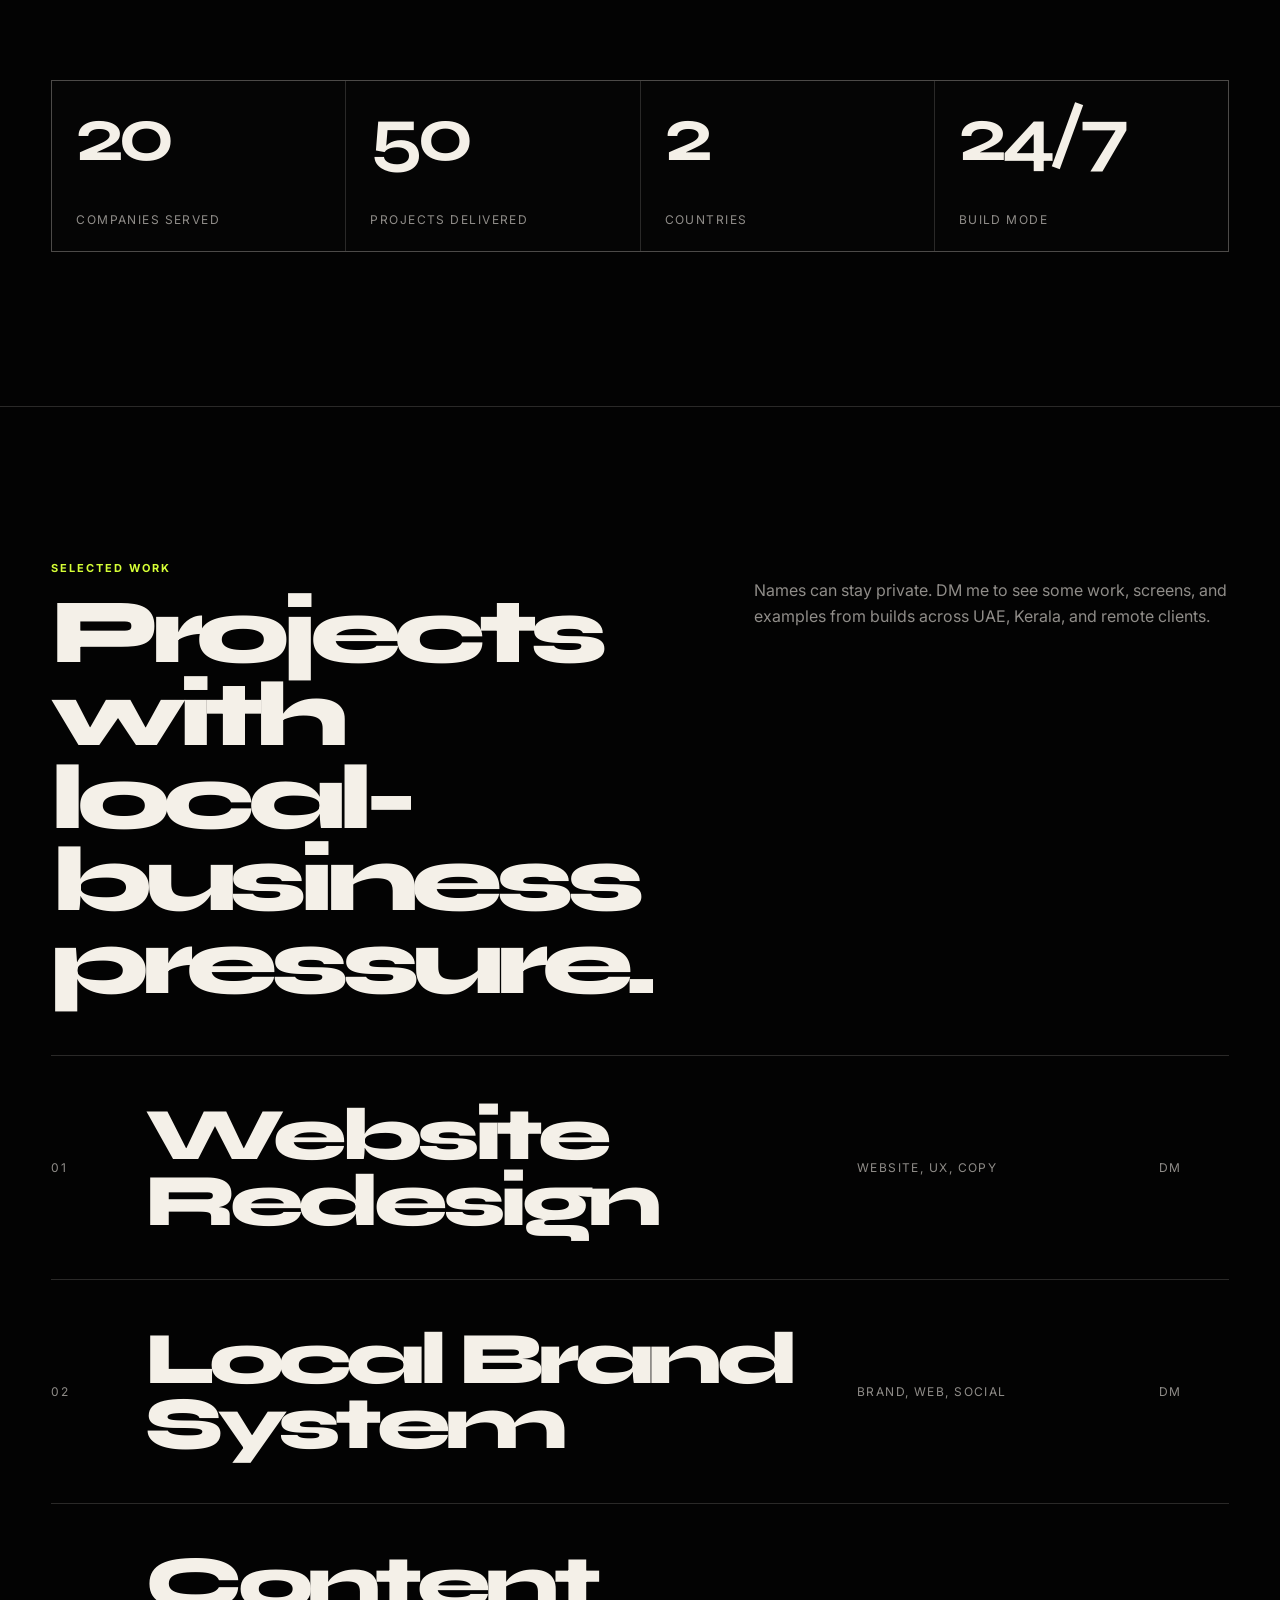
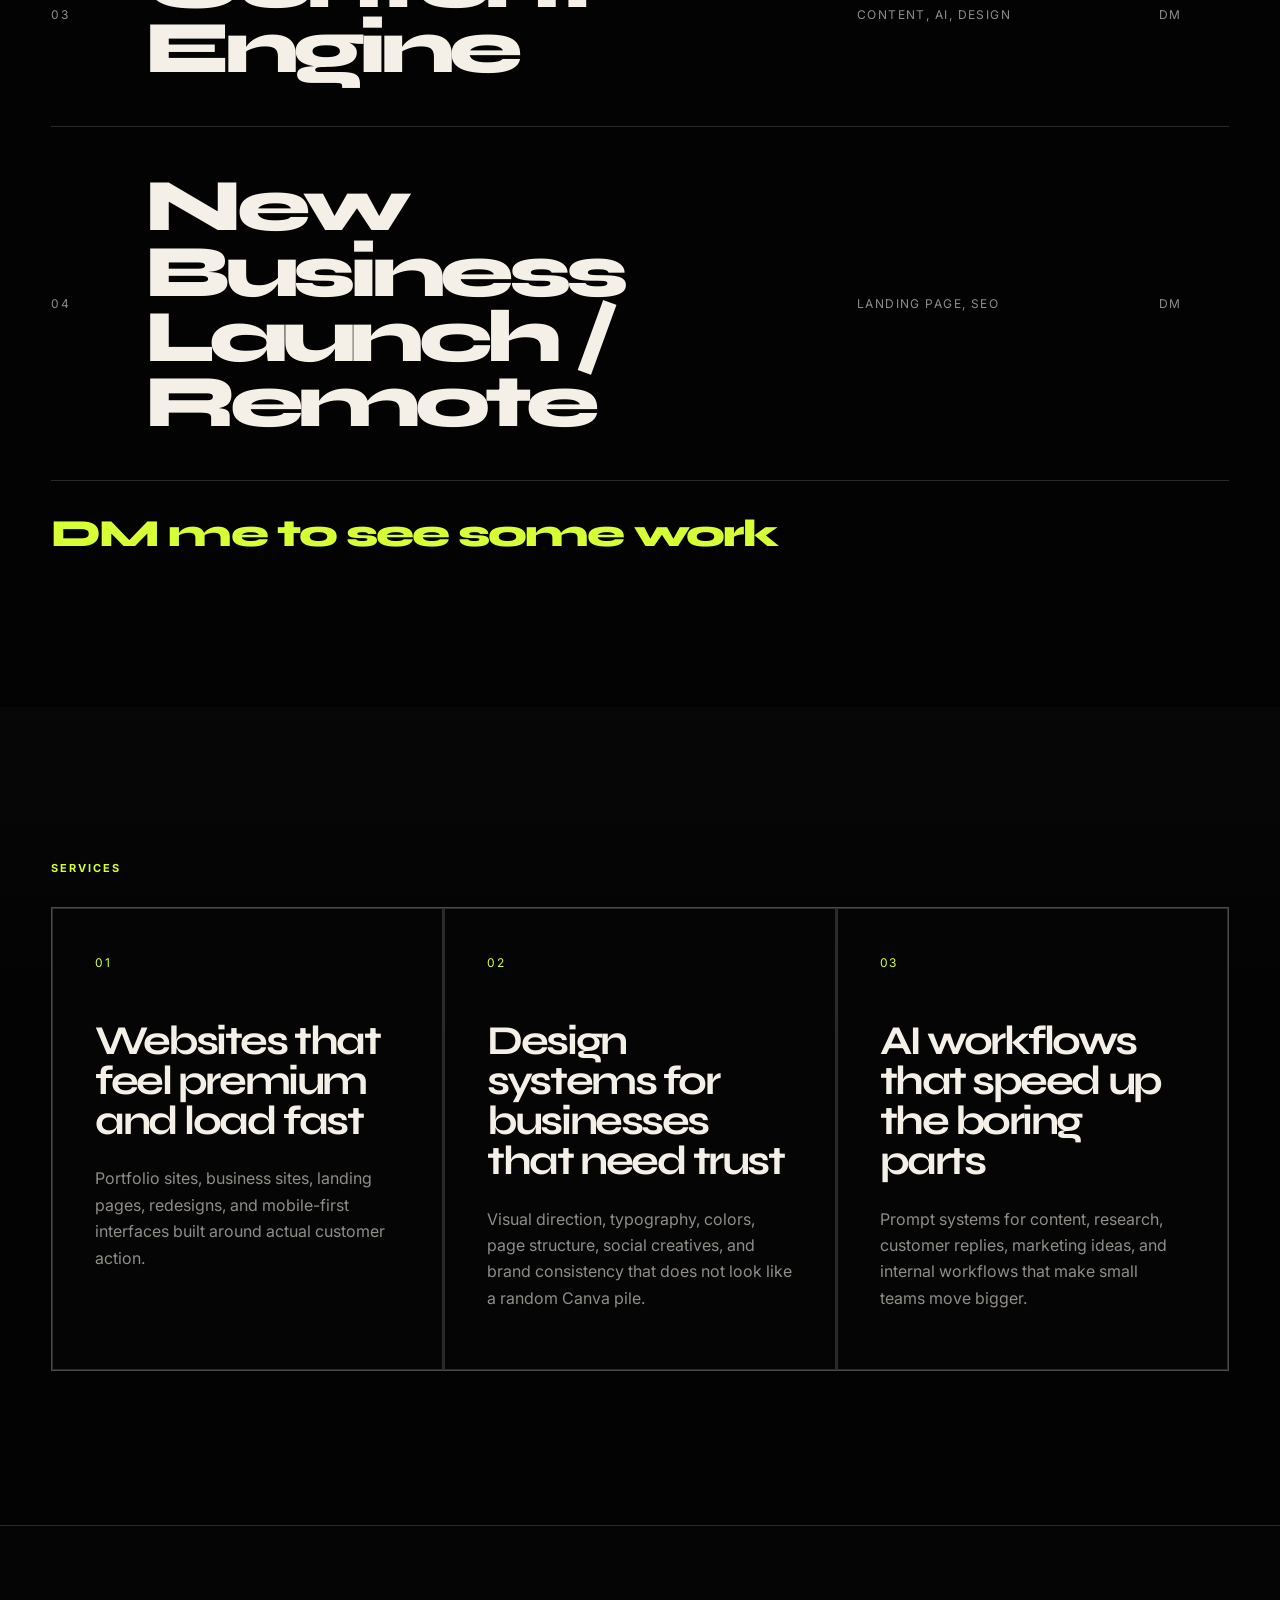
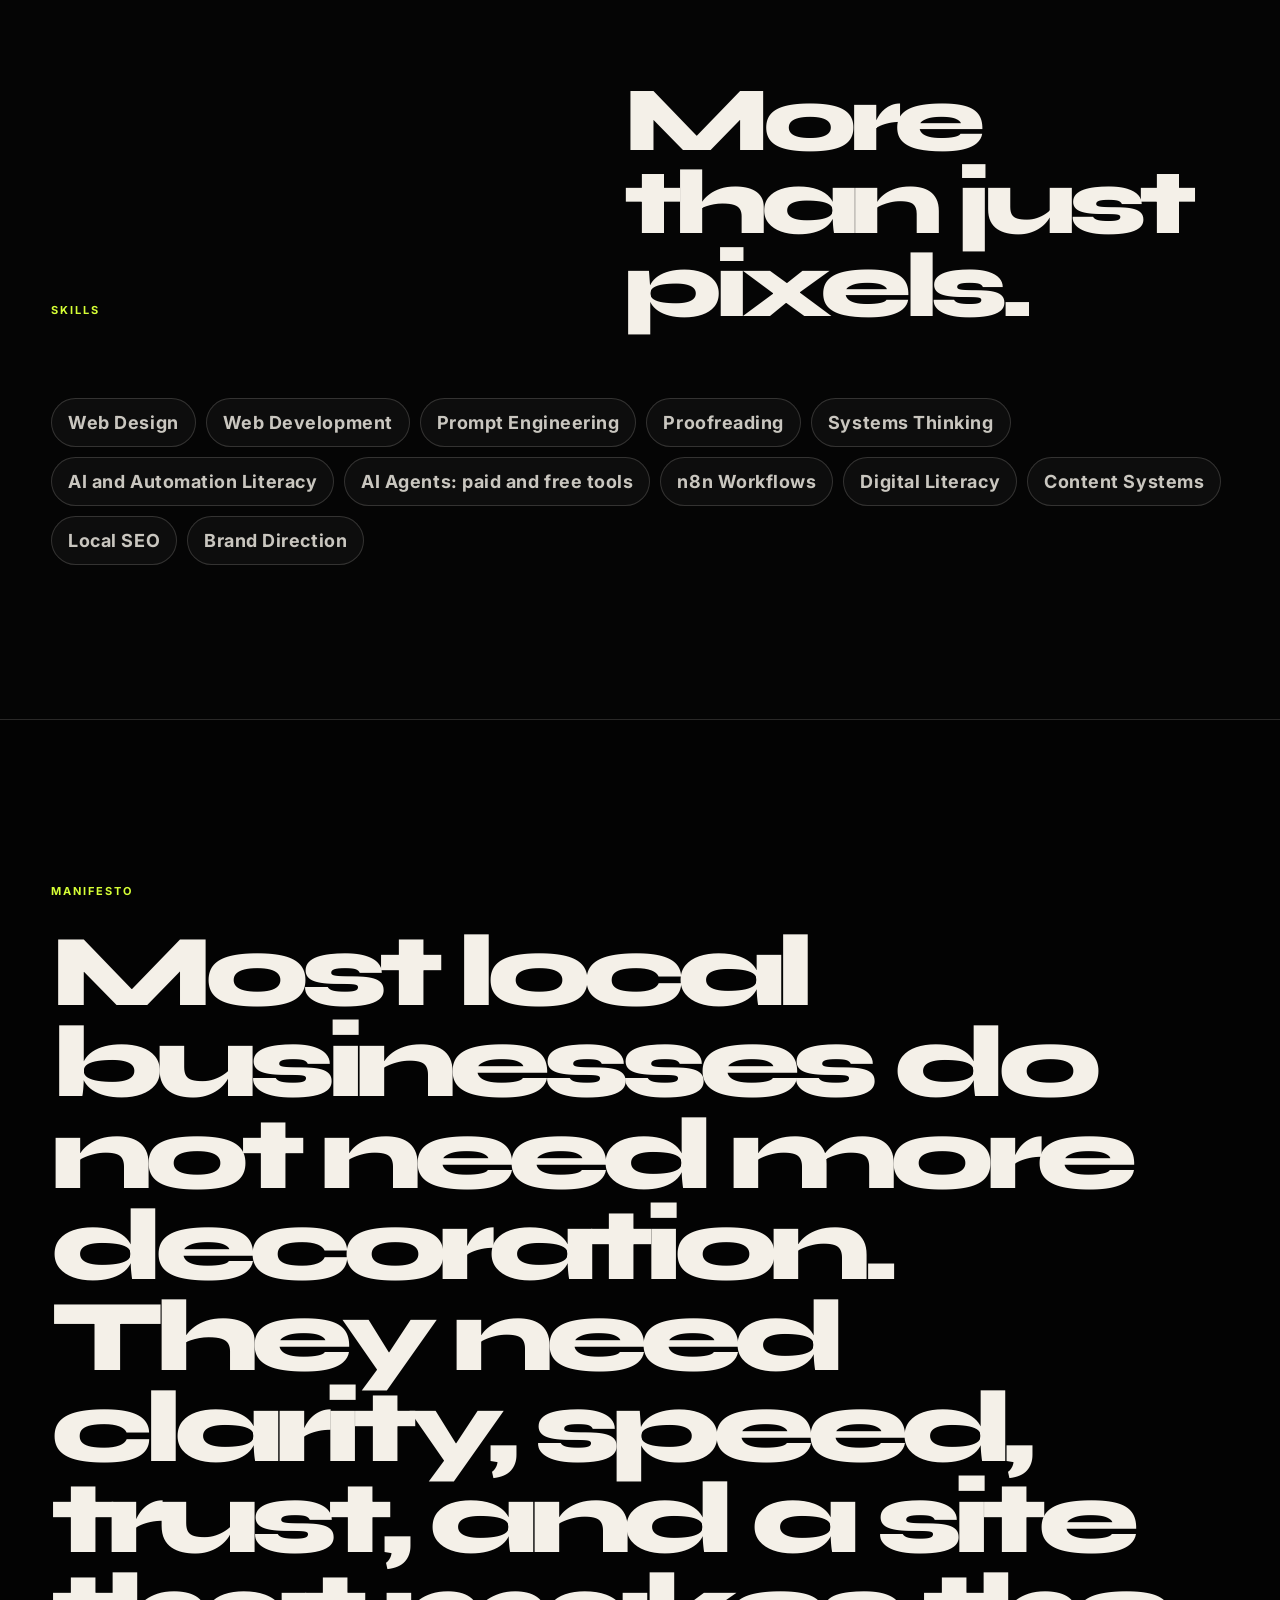
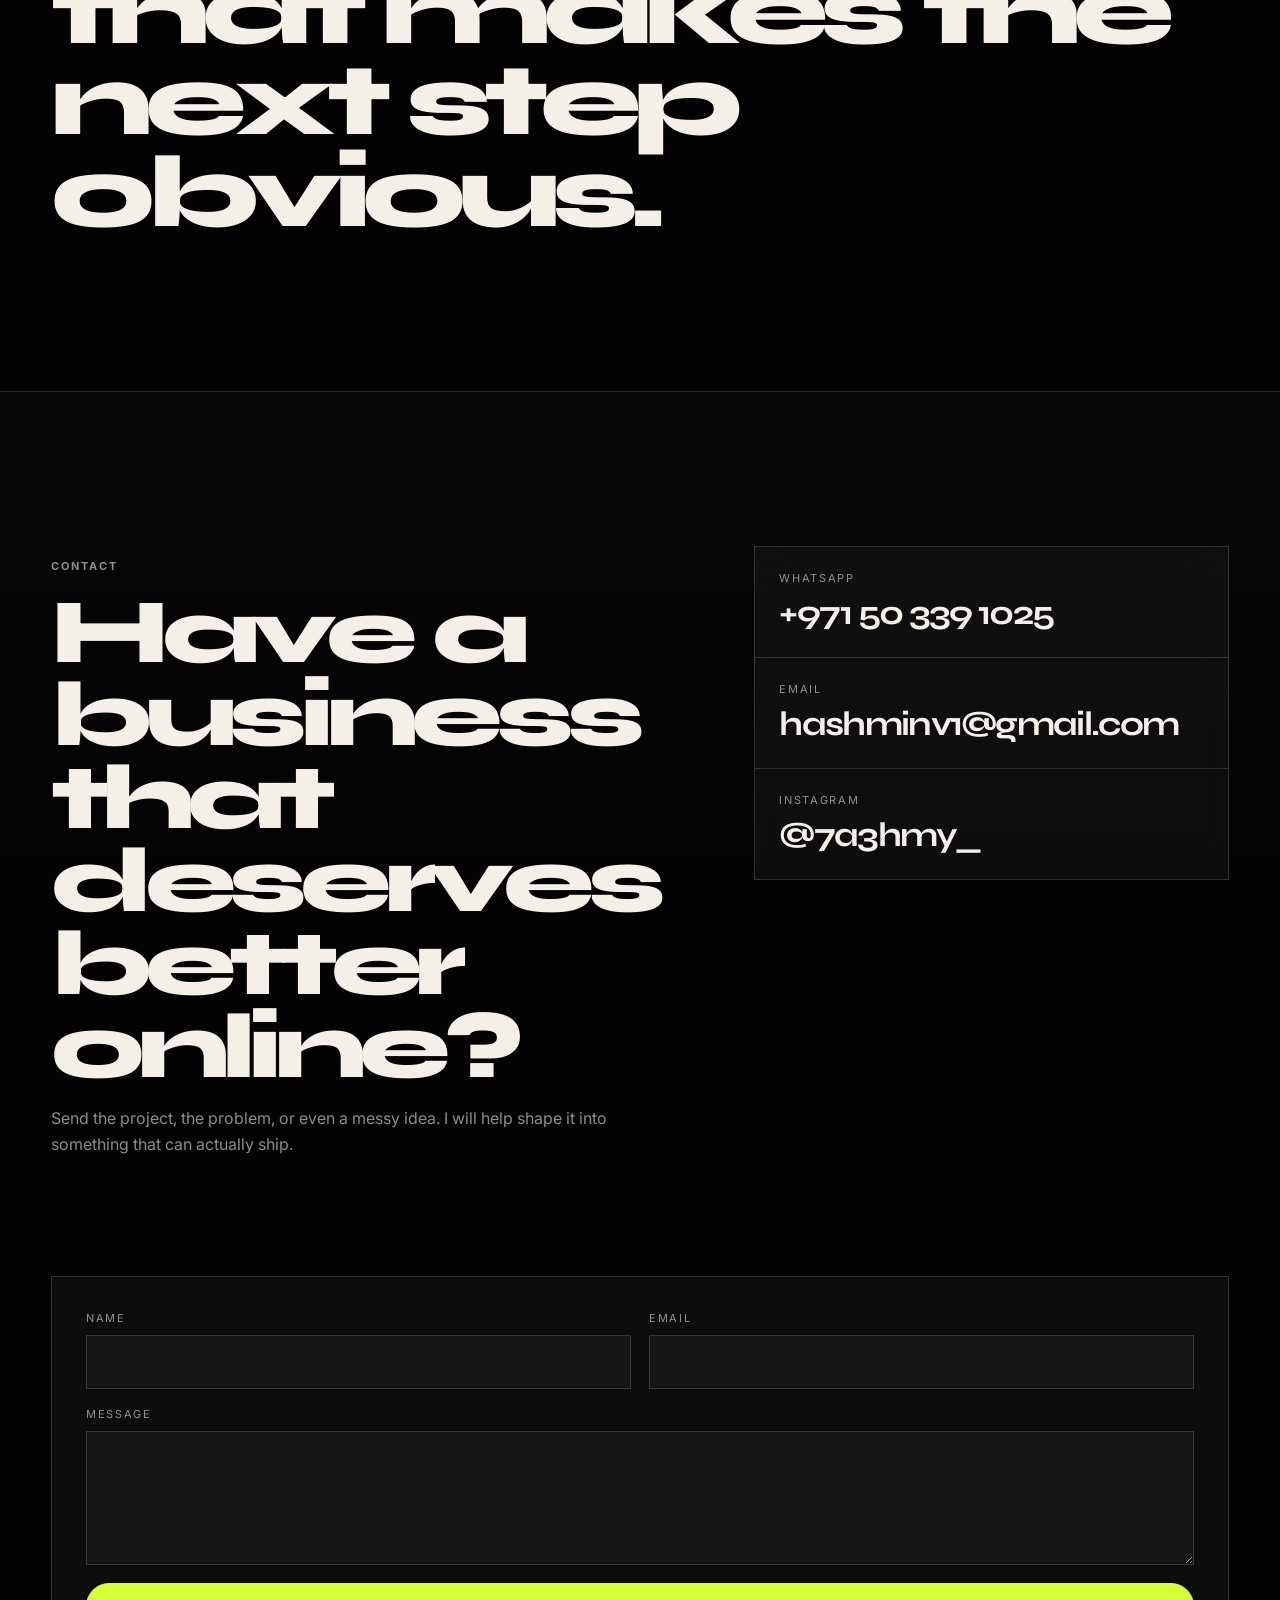
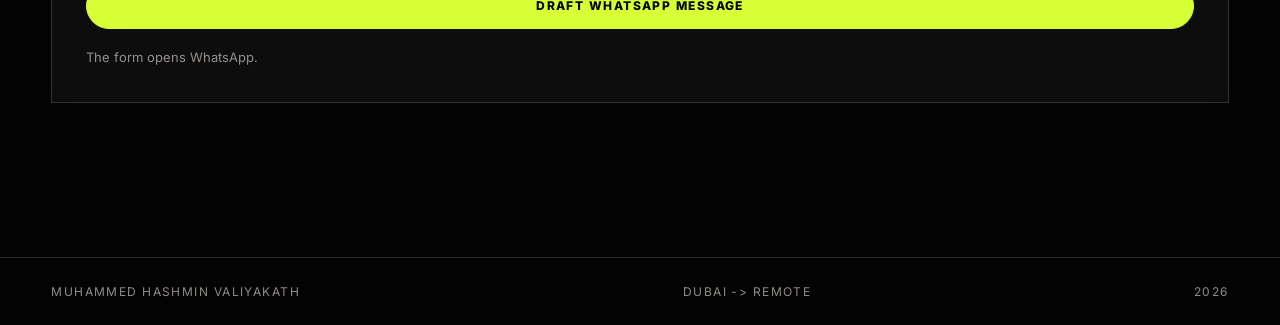
==== commit 4c428660: "Fix portfolio mobile and SEO issues" ====
--- a/index.html
+++ b/index.html
@@ -10,11 +10,10 @@
   <meta name="robots" content="index, follow">
   <meta name="theme-color" content="#030303">
   <link rel="canonical" href="https://hashmindev.vercel.app/">
-  <link rel="sitemap" type="application/xml" href="/sitemap.xml">
   <link rel="alternate" type="text/markdown" href="/llms.txt" title="AI-readable site summary">
   <link rel="icon" href="/favicon.svg" type="image/svg+xml">
 
-  <meta property="og:title" content="Muhammed Hashmin - Digital Designer & Web Developer">
+  <meta property="og:title" content="Muhammed Hashmin - Web Designer & Developer, Dubai">
   <meta property="og:description" content="I help local businesses own the internet, not just exist on it. Design, development, content, and AI workflows from Dubai to Kerala.">
   <meta property="og:type" content="website">
   <meta property="og:url" content="https://hashmindev.vercel.app/">
@@ -25,7 +24,7 @@
   <meta property="og:locale" content="en_AE">
 
   <meta name="twitter:card" content="summary_large_image">
-  <meta name="twitter:title" content="Muhammed Hashmin - Digital Designer & Web Developer">
+  <meta name="twitter:title" content="Muhammed Hashmin - Web Designer & Developer, Dubai">
   <meta name="twitter:description" content="Design, development, content, and AI workflows for local businesses.">
   <meta name="twitter:image" content="https://hashmindev.vercel.app/og-image.png">
   <meta name="twitter:image:alt" content="Muhammed Hashmin digital designer and web developer portfolio preview">
@@ -38,7 +37,7 @@
         "@type": "Person",
         "@id": "https://hashmindev.vercel.app/#person",
         "name": "Muhammed Hashmin Valiyakath",
-        "jobTitle": "Digital Designer, Web Developer and Prompt Engineer",
+        "jobTitle": "Web Designer, Web Developer and Prompt Engineer",
         "email": "hashminv1@gmail.com",
         "telephone": "+971503391025",
         "url": "https://hashmindev.vercel.app/",
@@ -75,6 +74,7 @@
         "@type": "ProfessionalService",
         "@id": "https://hashmindev.vercel.app/#service",
         "name": "Muhammed Hashmin - Digital Design & Web Development",
+        "description": "Freelance web designer and developer based in Dubai, building websites, brand systems, and AI workflows for local businesses in UAE, Kerala, and remote markets.",
         "url": "https://hashmindev.vercel.app/",
         "telephone": "+971503391025",
         "image": "https://hashmindev.vercel.app/og-image.png",
@@ -116,7 +116,7 @@
       <a href="#skills">Skills</a>
       <a href="#contact">Contact</a>
     </nav>
-    <a class="header-link" href="https://api.whatsapp.com/send/?phone=971503391025" target="_blank" rel="noopener">Let's Talk</a>
+    <a class="header-link" href="https://api.whatsapp.com/send/?phone=971503391025" target="_blank" rel="noopener noreferrer">Let's Talk</a>
     <button class="menu-button" id="menuButton" type="button" aria-label="Open menu" aria-controls="mobileMenu" aria-expanded="false">
       <span></span>
       <span></span>
@@ -129,7 +129,7 @@
     <a href="#services">Services</a>
     <a href="#skills">Skills</a>
     <a href="#contact">Contact</a>
-    <a href="https://api.whatsapp.com/send/?phone=971503391025" target="_blank" rel="noopener">WhatsApp</a>
+    <a href="https://api.whatsapp.com/send/?phone=971503391025" target="_blank" rel="noopener noreferrer">WhatsApp</a>
   </div>
 
   <main id="top">
@@ -165,7 +165,7 @@
       <div class="hero-bottom reveal">
         <span>Scroll</span>
         <div></div>
-        <span>Selected direction inspired by editorial studio portfolios</span>
+        <span>Selected builds below</span>
       </div>
     </section>
 
@@ -213,17 +213,17 @@
 
       <div class="project-list">
         <article class="project-row reveal" data-preview="01">
-          <a href="#contact" aria-label="Discuss a restaurant website project">
+          <a href="#contact" aria-label="Discuss a website redesign project">
             <span class="project-index">01</span>
-            <span class="project-name">Restaurant Redesign / Dubai</span>
+            <span class="project-name">Website Redesign</span>
             <span class="project-type">Website, UX, Copy</span>
             <span class="project-arrow">DM</span>
           </a>
         </article>
         <article class="project-row reveal" data-preview="02">
-          <a href="#contact" aria-label="Discuss a Kerala brand and web project">
+          <a href="#contact" aria-label="Discuss a local brand system project">
             <span class="project-index">02</span>
-            <span class="project-name">Local Brand System / Kerala</span>
+            <span class="project-name">Local Brand System</span>
             <span class="project-type">Brand, Web, Social</span>
             <span class="project-arrow">DM</span>
           </a>
@@ -231,7 +231,7 @@
         <article class="project-row reveal" data-preview="03">
           <a href="#contact" aria-label="Discuss a UAE content project">
             <span class="project-index">03</span>
-            <span class="project-name">Content Engine / UAE</span>
+            <span class="project-name">Content Engine</span>
             <span class="project-type">Content, AI, Design</span>
             <span class="project-arrow">DM</span>
           </a>
@@ -245,7 +245,7 @@
           </a>
         </article>
       </div>
-      <a class="work-dm reveal" href="https://api.whatsapp.com/send/?phone=971503391025&text=DM%20me%20to%20see%20some%20work%20and%20project%20examples." target="_blank" rel="noopener">
+      <a class="work-dm reveal" href="https://api.whatsapp.com/send/?phone=971503391025&text=DM%20me%20to%20see%20some%20work%20and%20project%20examples." target="_blank" rel="noopener noreferrer">
         DM me to see some work
       </a>
       <div class="preview-card" id="previewCard" aria-hidden="true">
@@ -311,7 +311,7 @@
         <p>Send the project, the problem, or even a messy idea. I will help shape it into something that can actually ship.</p>
       </div>
       <div class="contact-panel reveal">
-        <a href="https://api.whatsapp.com/send/?phone=971503391025" target="_blank" rel="noopener">
+        <a href="https://api.whatsapp.com/send/?phone=971503391025" target="_blank" rel="noopener noreferrer">
           <span>WhatsApp</span>
           <strong>+971 50 339 1025</strong>
         </a>
@@ -319,7 +319,7 @@
           <span>Email</span>
           <strong>hashminv1@gmail.com</strong>
         </a>
-        <a href="https://www.instagram.com/7a3hmy_/" target="_blank" rel="noopener">
+        <a href="https://www.instagram.com/7a3hmy_/" target="_blank" rel="noopener noreferrer">
           <span>Instagram</span>
           <strong>@7a3hmy_</strong>
         </a>
@@ -338,7 +338,7 @@
           <textarea name="message" rows="5" required></textarea>
         </label>
         <button class="button button-solid" type="submit">Draft WhatsApp Message</button>
-        <p class="form-note" id="formNote">The form opens WhatsApp with your message. No backend needed.</p>
+        <p class="form-note" id="formNote">The form opens WhatsApp.</p>
       </form>
     </section>
   </main>
--- a/style.css
+++ b/style.css
@@ -214,7 +214,8 @@
   font-size: clamp(36px, 12vw, 72px);
   font-weight: 800;
   letter-spacing: -0.06em;
-  line-height: 0.9;
+  line-height: 1;
+  padding: 8px 0;
 }
 
 main,
@@ -317,6 +318,7 @@
 }
 
 .hero-panel {
+  width: 100%;
   padding: 24px;
   border-radius: 28px;
 }
@@ -495,6 +497,10 @@
   line-height: 0.8;
 }
 
+.stats-grid strong:not([data-count]) {
+  animation: statFade 0.65s ease both;
+}
+
 .stats-grid span {
   color: var(--muted);
   font-size: 12px;
@@ -712,6 +718,7 @@
 .contact-panel a {
   display: grid;
   gap: 8px;
+  min-height: 72px;
   padding: 24px;
   border-bottom: 1px solid var(--line);
   transition: background 0.2s ease;
@@ -810,6 +817,11 @@
   100% { box-shadow: 0 0 0 0 rgba(214, 255, 54, 0); }
 }
 
+@keyframes statFade {
+  from { opacity: 0; transform: translateY(8px); }
+  to { opacity: 1; transform: translateY(0); }
+}
+
 @media (max-width: 980px) {
   .site-header {
     grid-template-columns: 1fr auto;
@@ -970,7 +982,7 @@
   .hero-title {
     font-size: clamp(42px, 14.5vw, 66px);
     letter-spacing: -0.065em;
-    line-height: 0.9;
+    line-height: 1.05;
   }
 
   .profile-title {
@@ -997,7 +1009,7 @@
   }
 
   .stats-grid {
-    grid-template-columns: repeat(2, 1fr);
+    grid-template-columns: 1fr;
   }
 
   .stats-grid div {
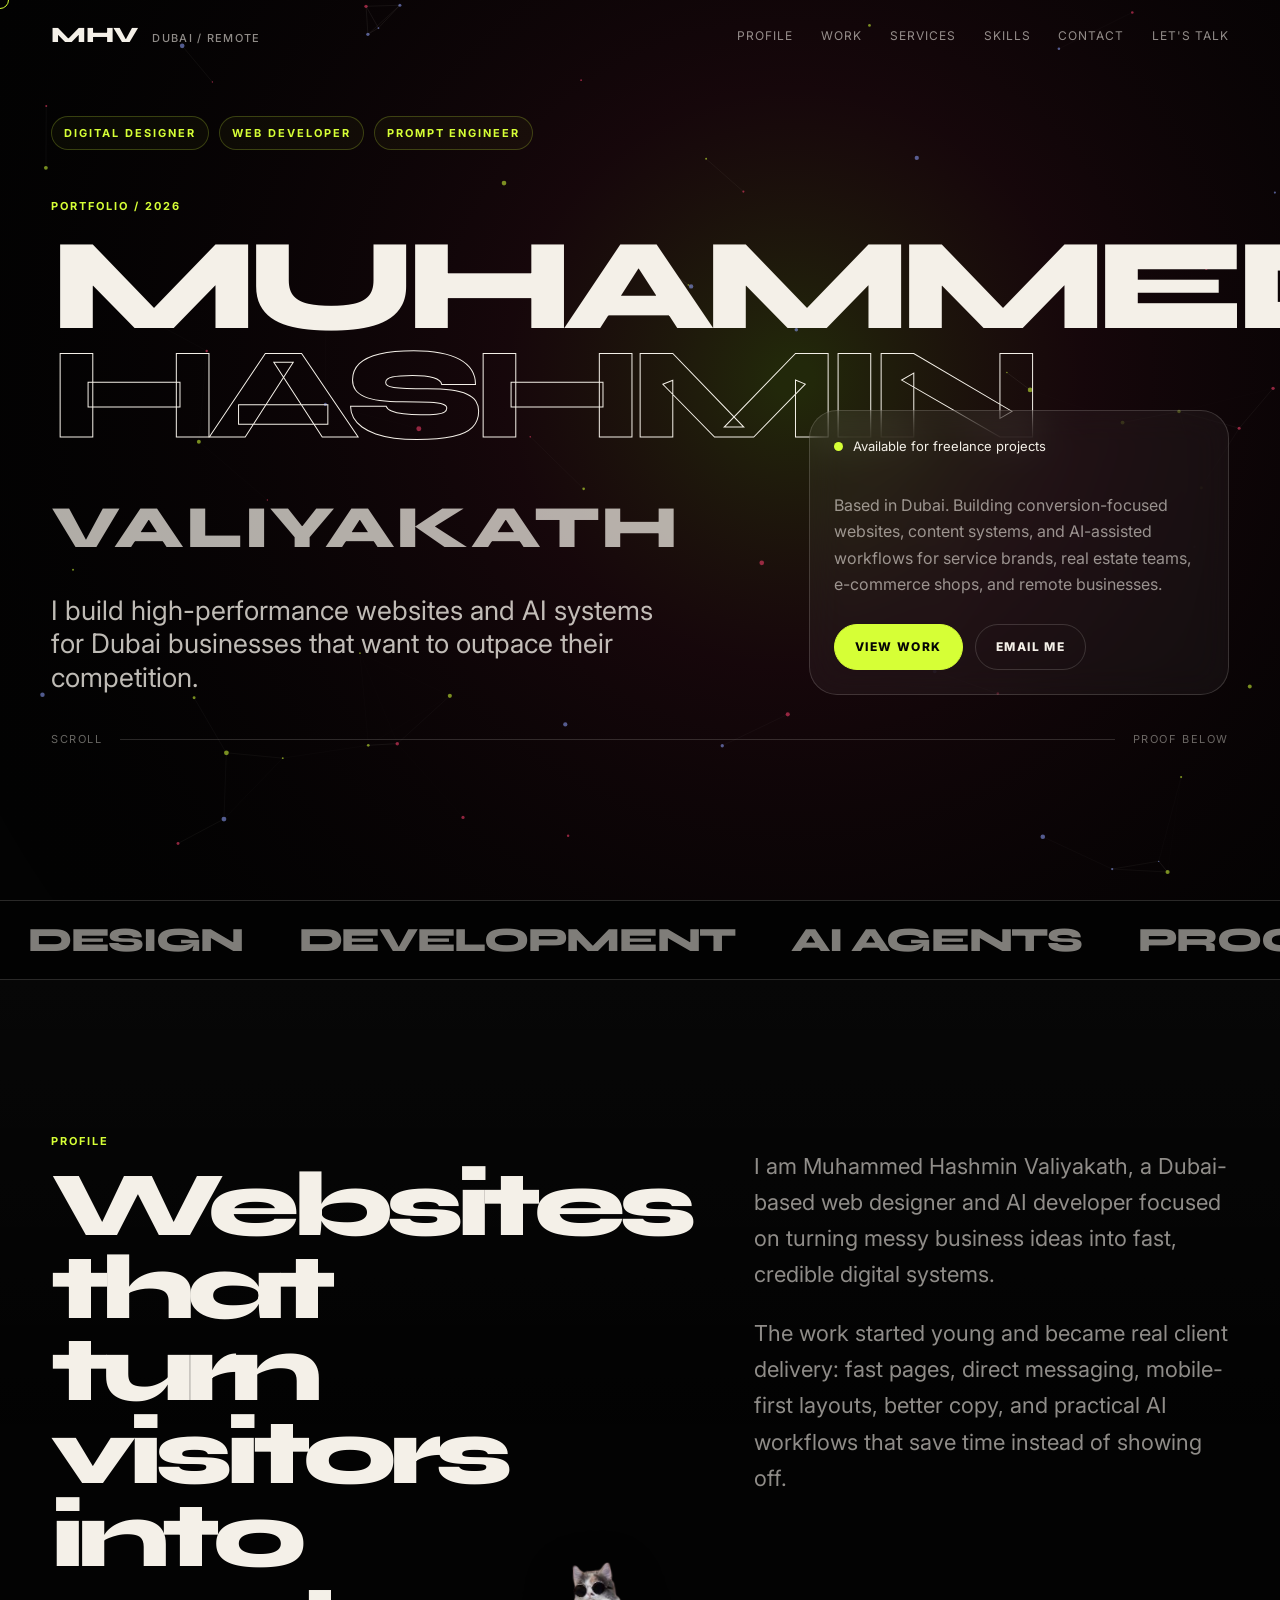
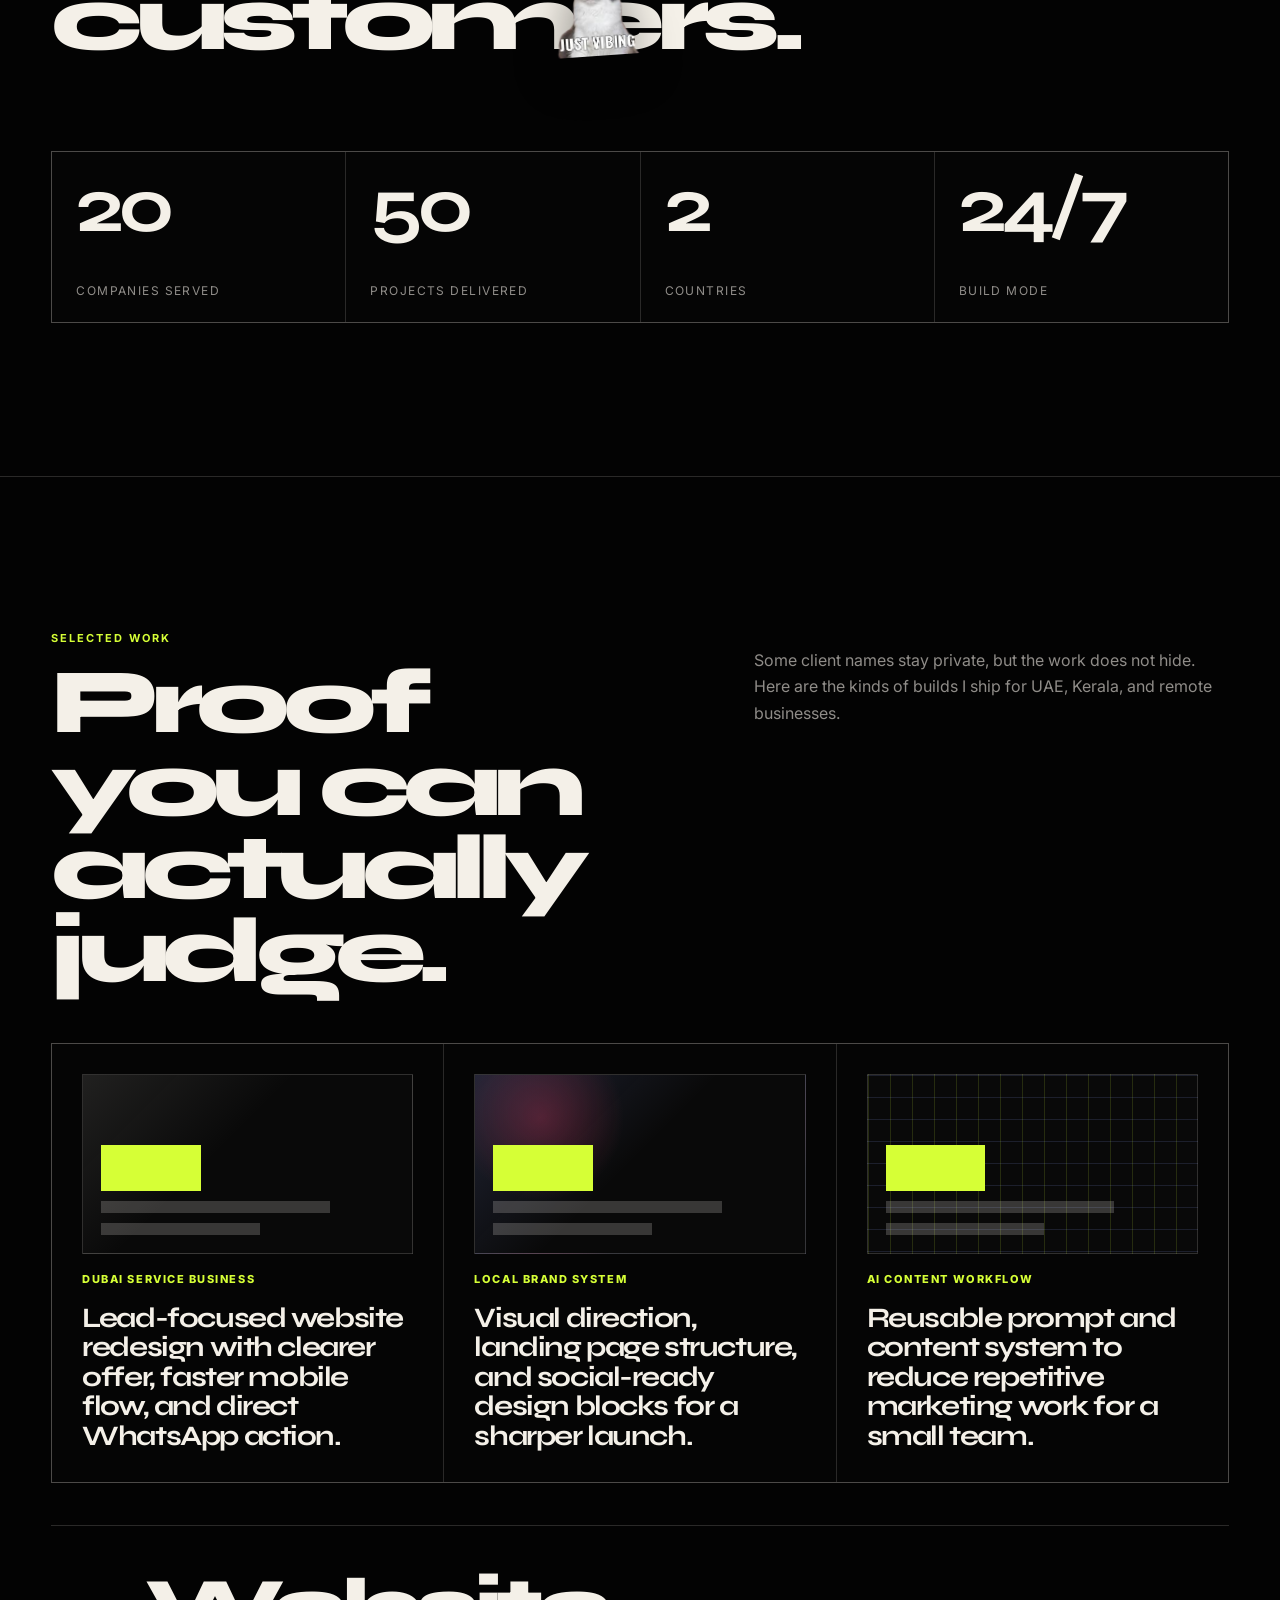
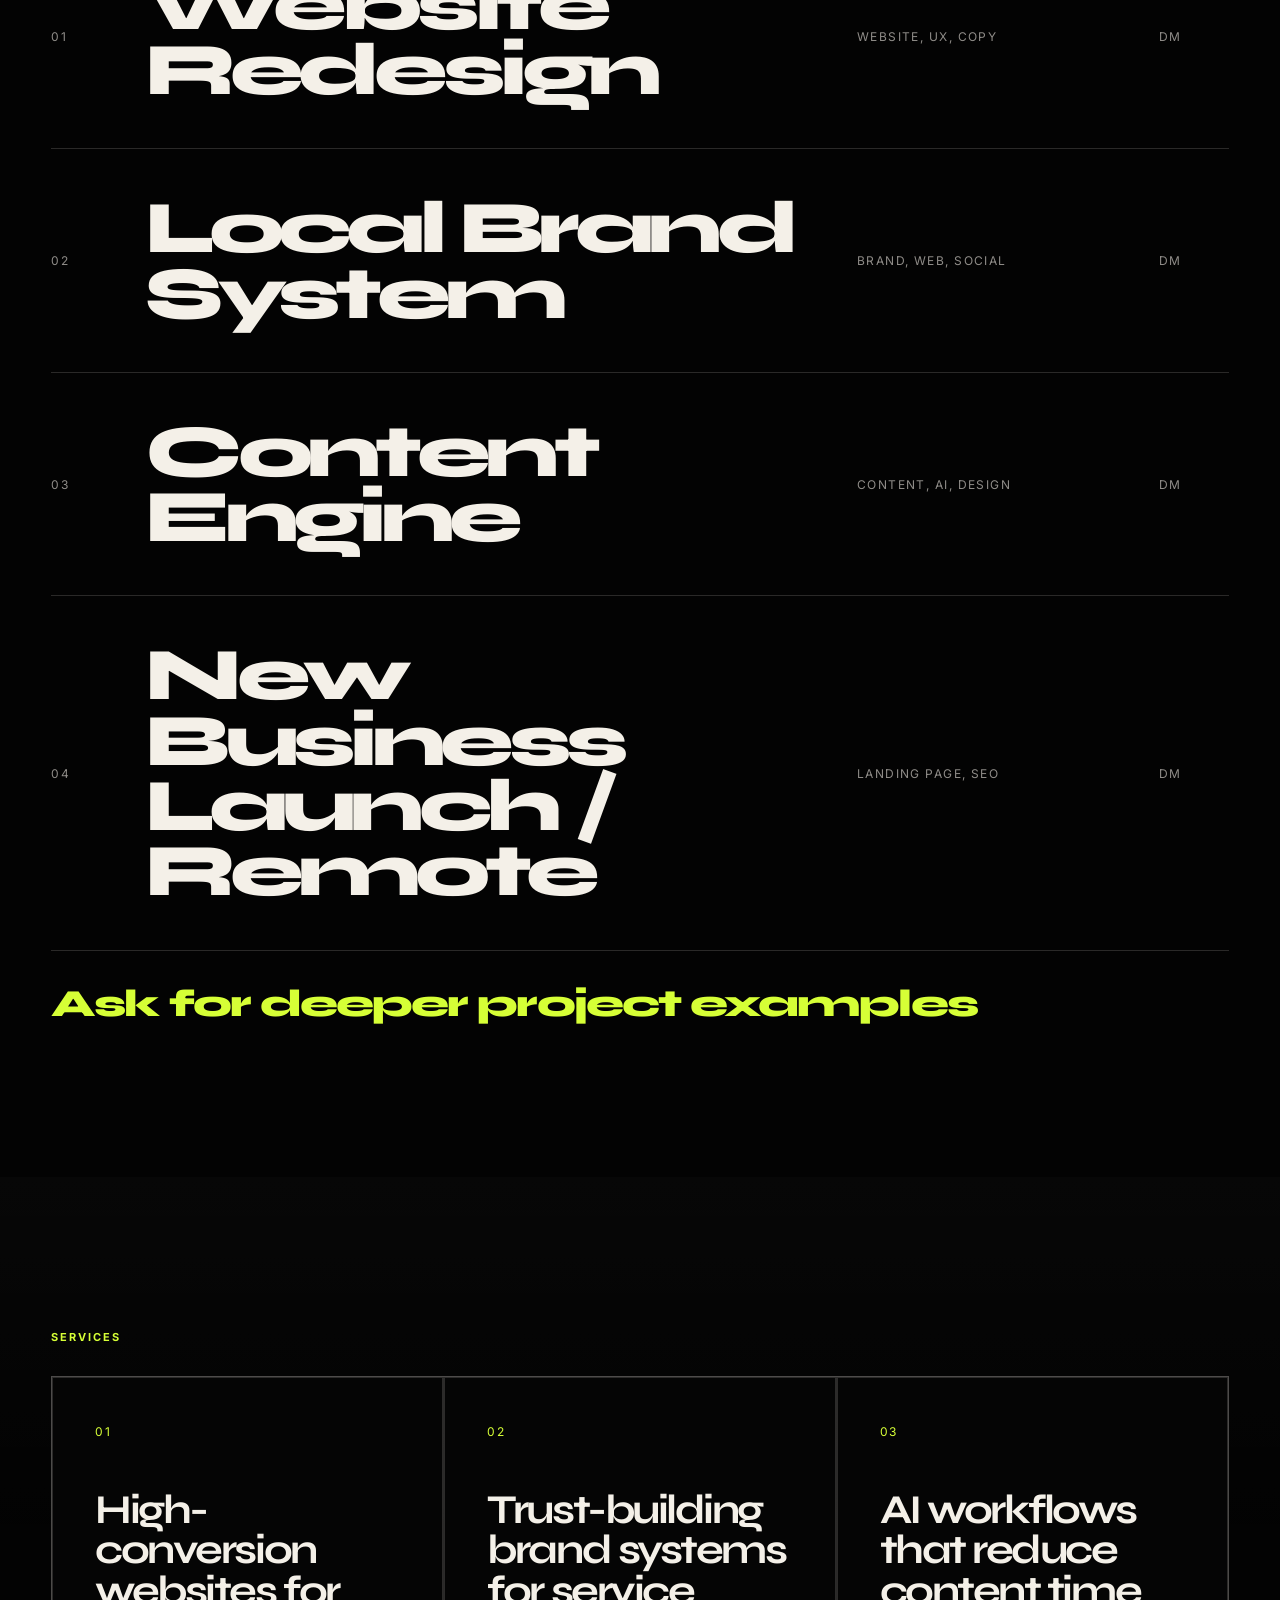
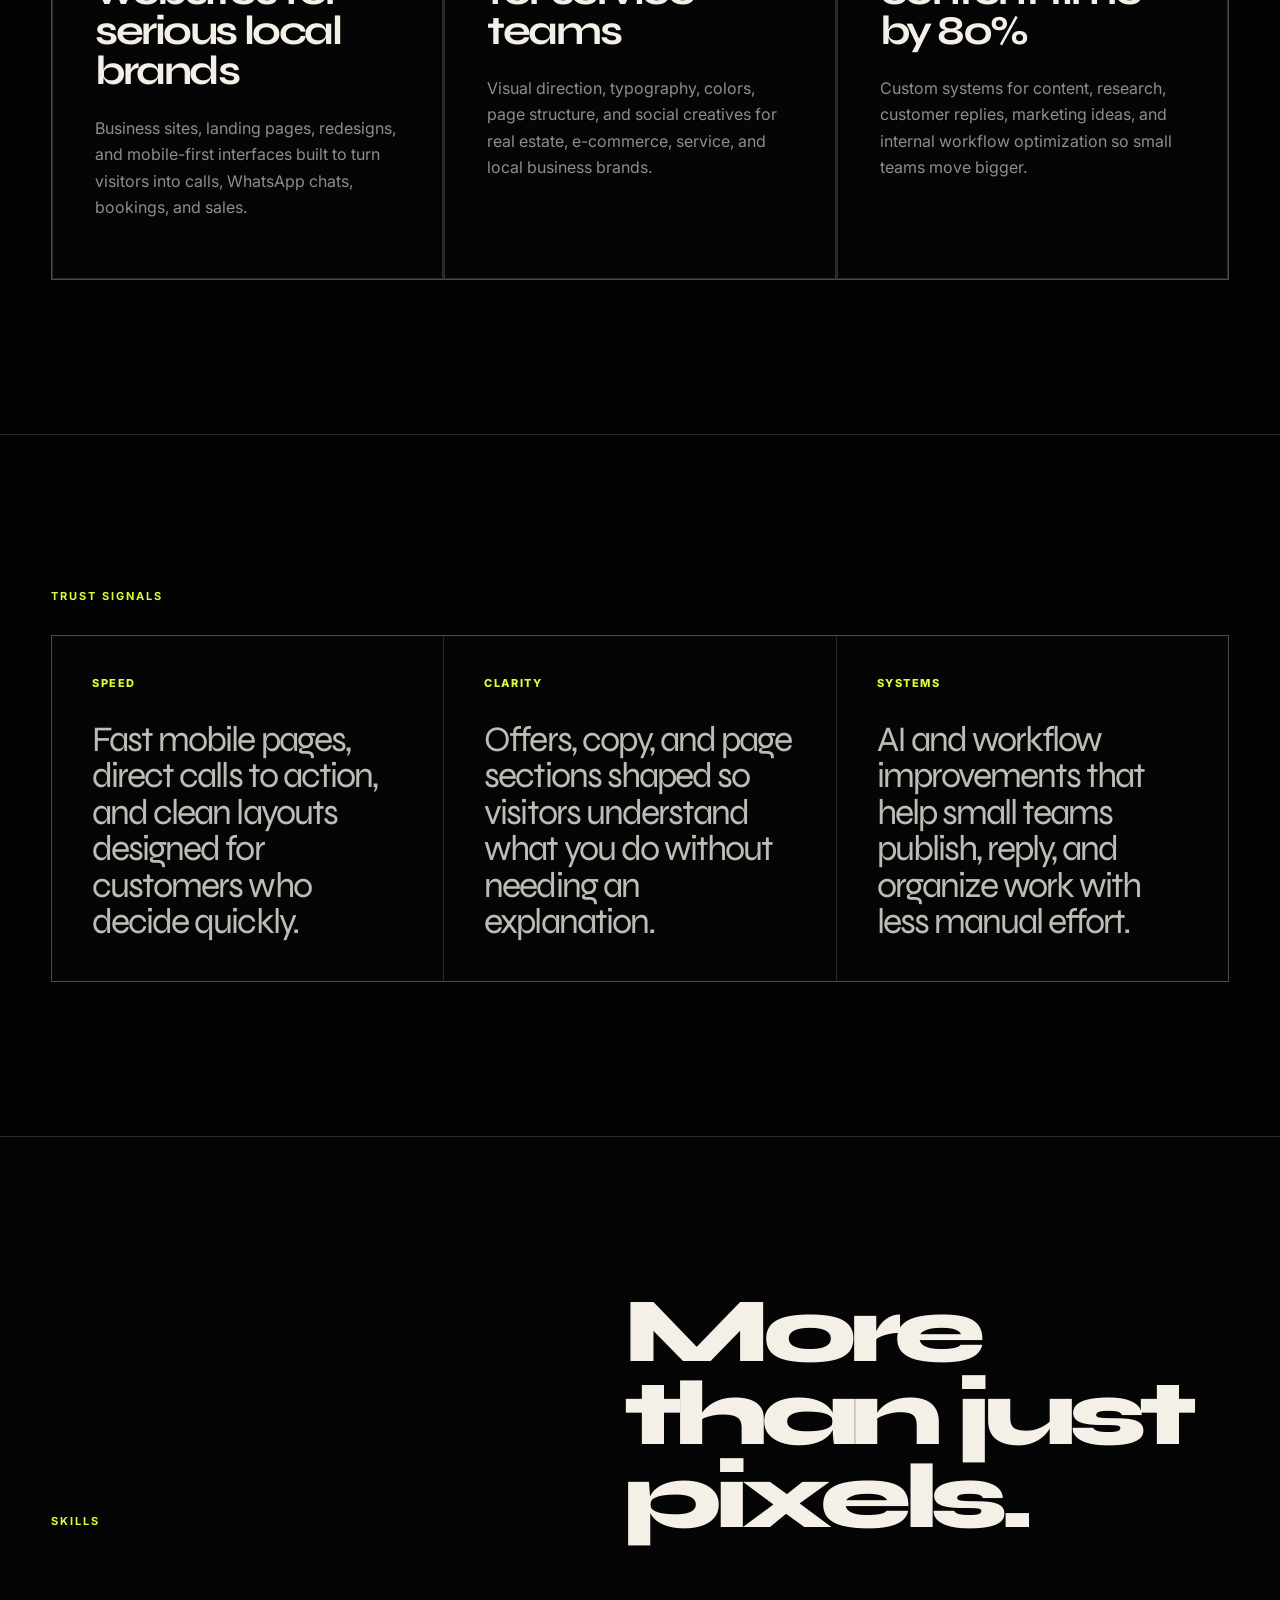
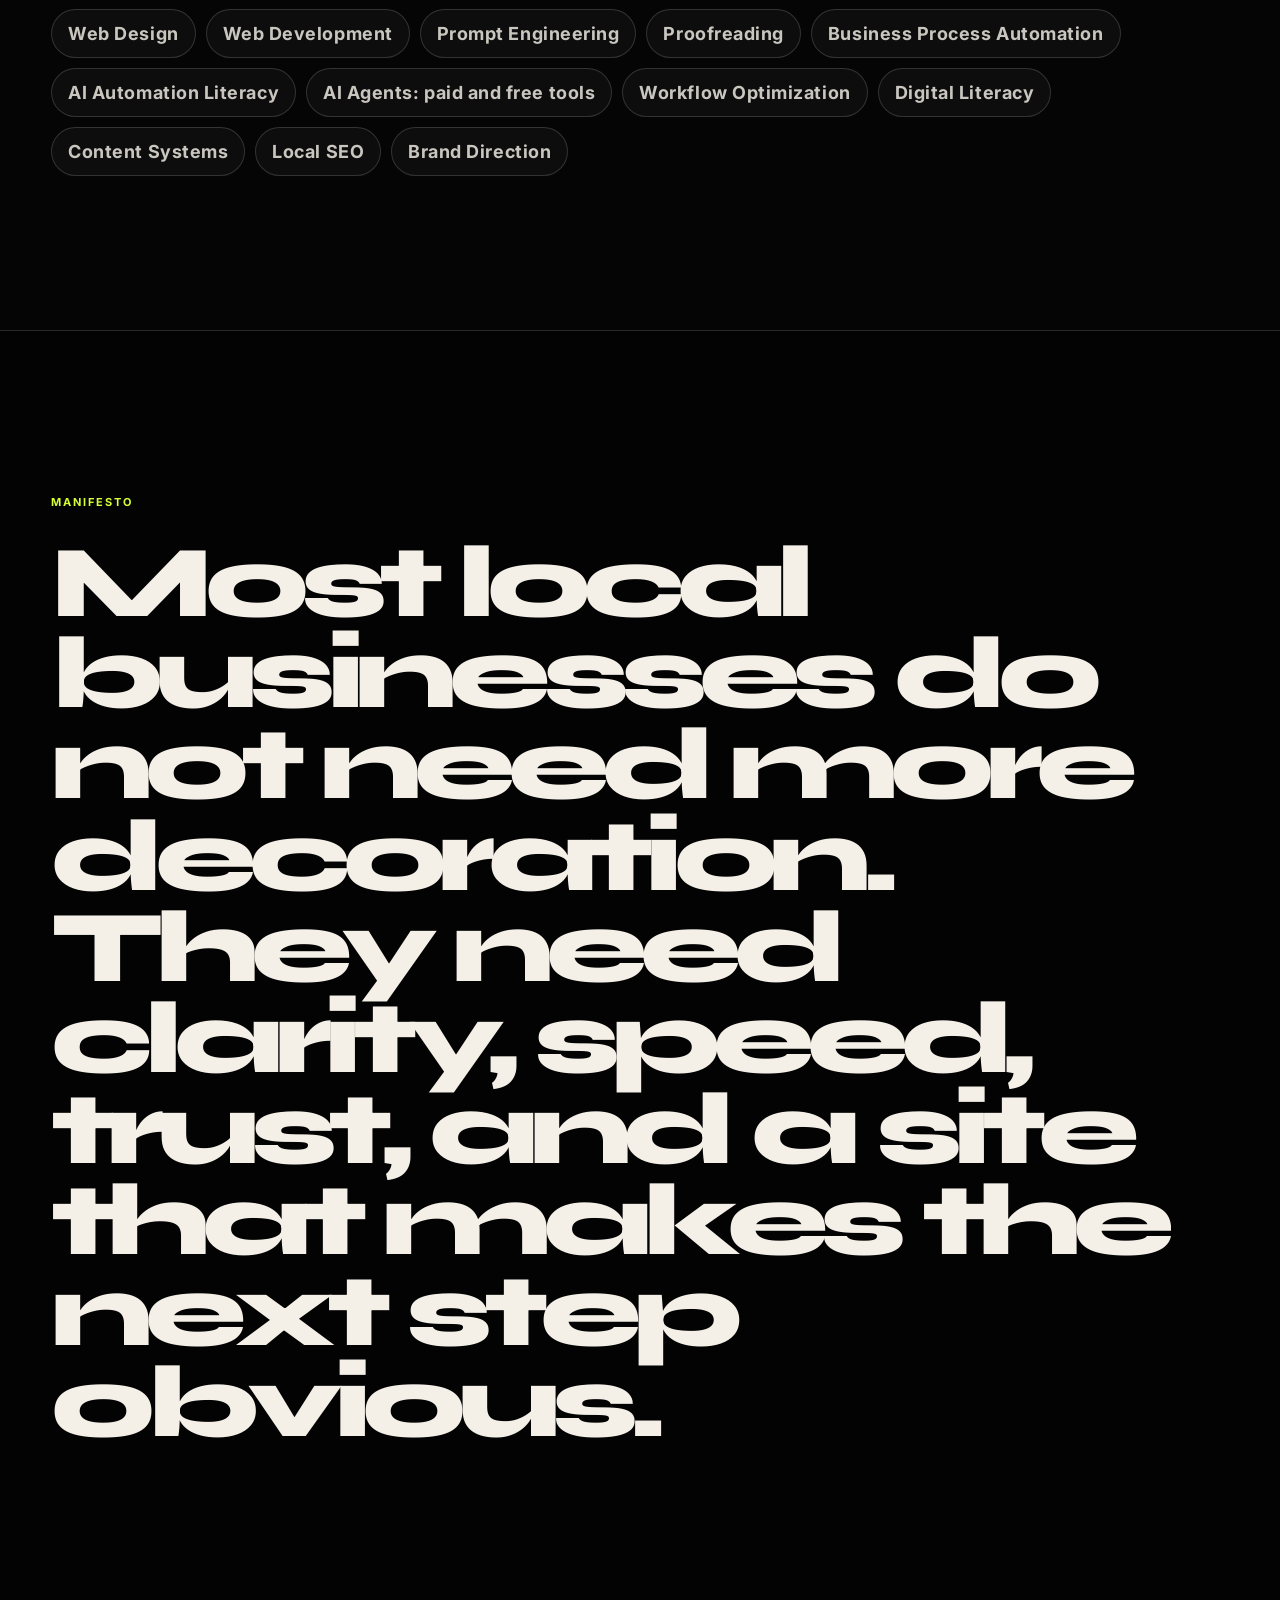
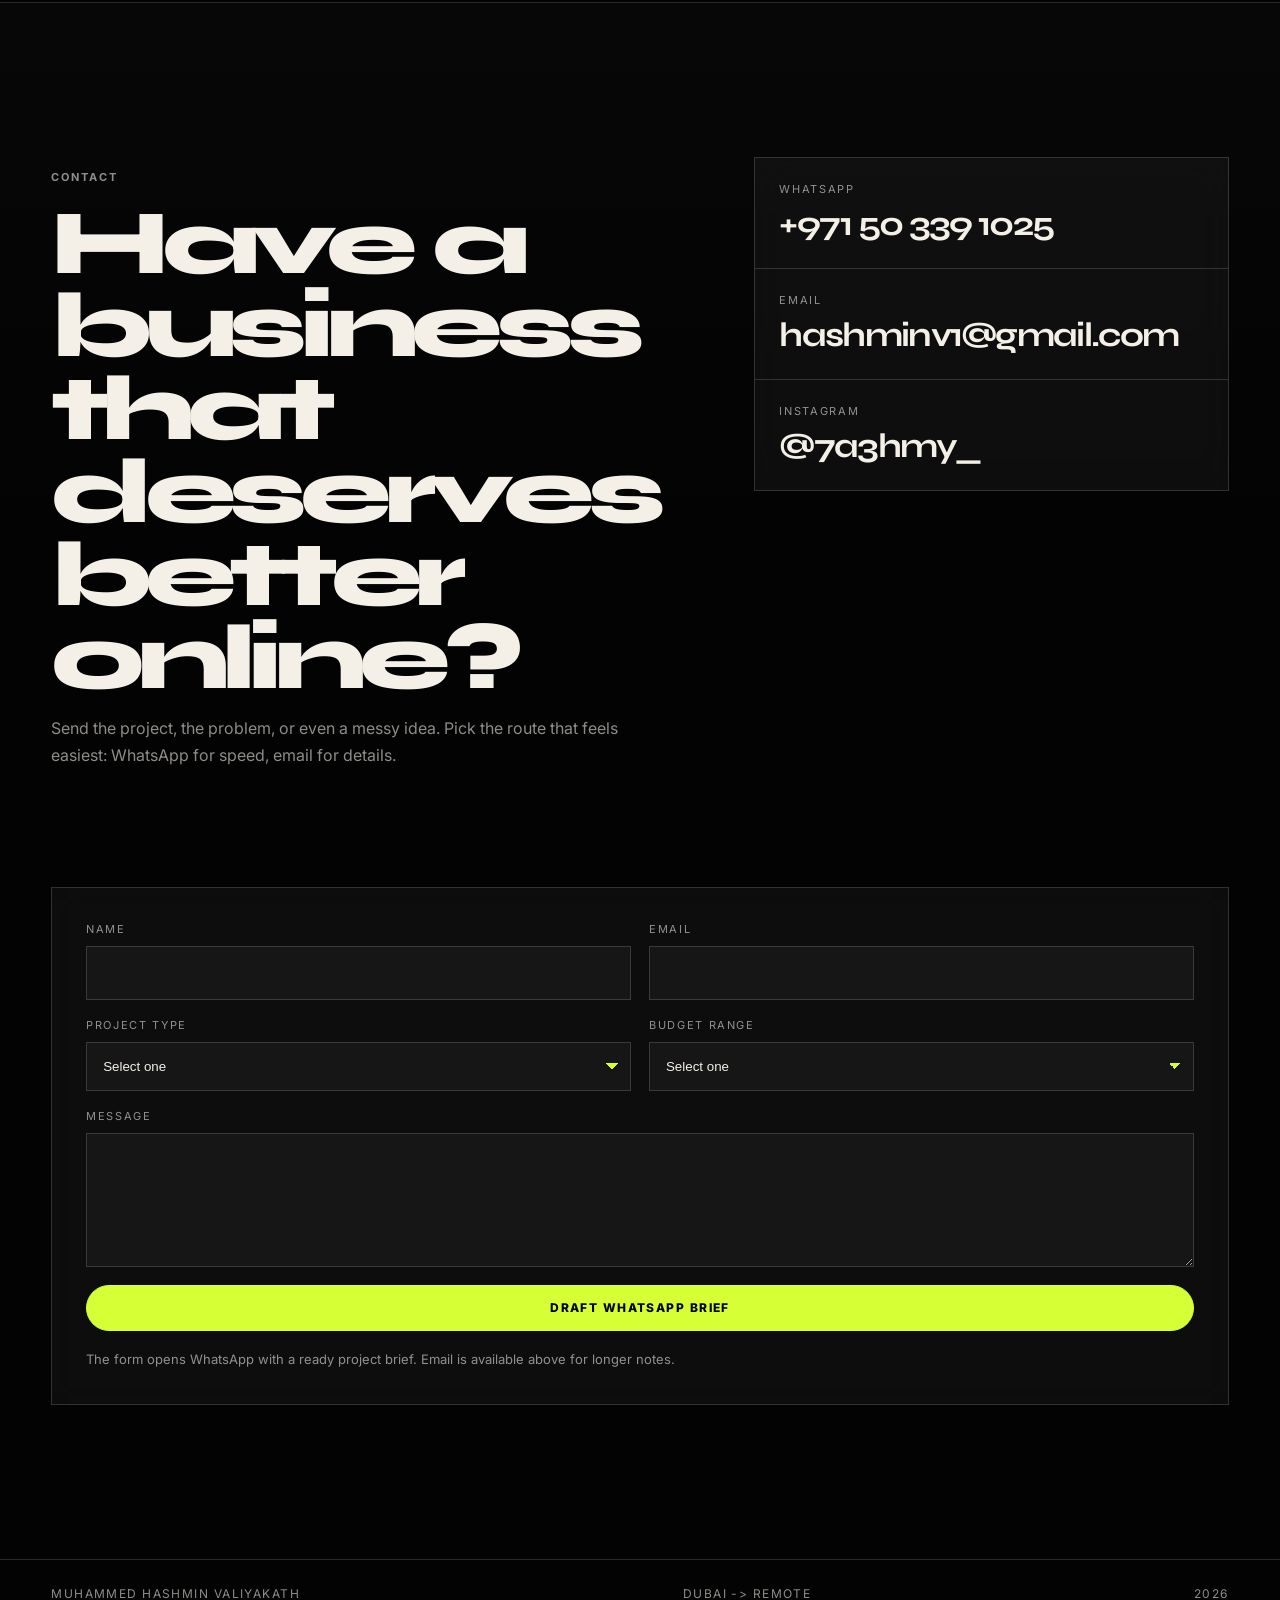
==== commit e2ad859d: "Improve portfolio trust and conversion" ====
--- a/index.html
+++ b/index.html
@@ -3,8 +3,8 @@
 <head>
   <meta charset="UTF-8">
   <meta name="viewport" content="width=device-width, initial-scale=1.0">
-  <title>Muhammed Hashmin - Web Designer & Developer, Dubai</title>
-  <meta name="description" content="Muhammed Hashmin Valiyakath is a freelance digital designer, web developer, prompt engineer, and content creator based in Dubai, helping local businesses in UAE and Kerala build stronger online presence.">
+  <title>Muhammed Hashmin Valiyakath | Web Designer & AI Developer Dubai</title>
+  <meta name="description" content="Muhammed Hashmin Valiyakath is a Dubai-based Web Designer and Developer specializing in high-conversion websites and AI automation for local businesses.">
   <meta name="keywords" content="Muhammed Hashmin, web designer Dubai, freelance web developer UAE, digital designer Kerala, prompt engineer Dubai, portfolio website">
   <meta name="author" content="Muhammed Hashmin Valiyakath">
   <meta name="robots" content="index, follow">
@@ -13,8 +13,8 @@
   <link rel="alternate" type="text/markdown" href="/llms.txt" title="AI-readable site summary">
   <link rel="icon" href="/favicon.svg" type="image/svg+xml">
 
-  <meta property="og:title" content="Muhammed Hashmin - Web Designer & Developer, Dubai">
-  <meta property="og:description" content="I help local businesses own the internet, not just exist on it. Design, development, content, and AI workflows from Dubai to Kerala.">
+  <meta property="og:title" content="Muhammed Hashmin Valiyakath | Web Designer & AI Developer Dubai">
+  <meta property="og:description" content="High-performance websites and AI systems for Dubai businesses that want to outpace their competition.">
   <meta property="og:type" content="website">
   <meta property="og:url" content="https://hashmindev.vercel.app/">
   <meta property="og:image" content="https://hashmindev.vercel.app/og-image.png">
@@ -24,8 +24,8 @@
   <meta property="og:locale" content="en_AE">
 
   <meta name="twitter:card" content="summary_large_image">
-  <meta name="twitter:title" content="Muhammed Hashmin - Web Designer & Developer, Dubai">
-  <meta name="twitter:description" content="Design, development, content, and AI workflows for local businesses.">
+  <meta name="twitter:title" content="Muhammed Hashmin Valiyakath | Web Designer & AI Developer Dubai">
+  <meta name="twitter:description" content="High-performance websites and AI systems for Dubai businesses.">
   <meta name="twitter:image" content="https://hashmindev.vercel.app/og-image.png">
   <meta name="twitter:image:alt" content="Muhammed Hashmin digital designer and web developer portfolio preview">
 
@@ -37,7 +37,7 @@
         "@type": "Person",
         "@id": "https://hashmindev.vercel.app/#person",
         "name": "Muhammed Hashmin Valiyakath",
-        "jobTitle": "Web Designer, Web Developer and Prompt Engineer",
+        "jobTitle": "Web Designer and AI Developer",
         "email": "hashminv1@gmail.com",
         "telephone": "+971503391025",
         "url": "https://hashmindev.vercel.app/",
@@ -51,10 +51,11 @@
           "Web Design",
           "Web Development",
           "UI/UX Design",
+          "AI Automation",
           "Prompt Engineering",
           "AI Workflows",
           "AI and Automation Literacy",
-          "Systems Thinking",
+          "Business Process Automation",
           "Proofreading",
           "Digital Literacy",
           "Content Creation",
@@ -73,8 +74,8 @@
       {
         "@type": "ProfessionalService",
         "@id": "https://hashmindev.vercel.app/#service",
-        "name": "Muhammed Hashmin - Digital Design & Web Development",
-        "description": "Freelance web designer and developer based in Dubai, building websites, brand systems, and AI workflows for local businesses in UAE, Kerala, and remote markets.",
+        "name": "Muhammed Hashmin Valiyakath - Web Design & AI Development Dubai",
+        "description": "Freelance web designer and AI developer based in Dubai, building high-conversion websites, brand systems, and AI workflows for local businesses in UAE, Kerala, and remote markets.",
         "url": "https://hashmindev.vercel.app/",
         "telephone": "+971503391025",
         "image": "https://hashmindev.vercel.app/og-image.png",
@@ -86,7 +87,7 @@
           { "@type": "Place", "name": "Kerala, India" },
           { "@type": "Place", "name": "Remote" }
         ],
-        "serviceType": ["Web Design", "Web Development", "Prompt Engineering", "Content Creation", "AI Automation"],
+        "serviceType": ["Web Design", "Web Development", "AI Automation", "Business Process Automation", "Content Creation"],
         "email": "hashminv1@gmail.com"
       }
     ]
@@ -144,10 +145,11 @@
           <p class="eyebrow reveal">Portfolio / 2026</p>
           <h1 class="hero-title reveal">
             <span class="name-line" data-text="Muhammed">Muhammed</span><br>
-            <span class="name-line name-line-outline" data-text="Hashmin">Hashmin</span>
+            <span class="name-line name-line-outline" data-text="Hashmin">Hashmin</span><br>
+            <span class="name-line hero-surname" data-text="Valiyakath">Valiyakath</span>
           </h1>
           <p class="hero-text reveal">
-            I build clean, conversion-focused digital identities for local businesses that are tired of looking average online.
+            I build high-performance websites and AI systems for Dubai businesses that want to outpace their competition.
           </p>
         </div>
         <aside class="hero-panel reveal">
@@ -155,7 +157,7 @@
             <span class="pulse"></span>
             Available for freelance projects
           </div>
-          <p>Based in Dubai. Building websites, content systems, and AI-assisted workflows for UAE, Kerala, and remote businesses.</p>
+          <p>Based in Dubai. Building conversion-focused websites, content systems, and AI-assisted workflows for service brands, real estate teams, e-commerce shops, and remote businesses.</p>
           <div class="hero-actions">
             <a class="button button-solid" href="#work">View Work</a>
             <a class="button button-ghost" href="mailto:hashminv1@gmail.com">Email Me</a>
@@ -165,7 +167,7 @@
       <div class="hero-bottom reveal">
         <span>Scroll</span>
         <div></div>
-        <span>Selected builds below</span>
+          <span>Proof below</span>
       </div>
     </section>
 
@@ -182,15 +184,15 @@
       <div class="section-label reveal">Profile</div>
       <div class="profile-layout">
         <h2 class="section-title profile-title reveal">
-          <span>Not another template guy.</span>
+          <span>Websites that turn visitors into customers.</span>
           <img src="images/noturavg.png" alt="" aria-hidden="true" loading="lazy">
         </h2>
         <div class="profile-copy reveal">
           <p>
-            I am Hashmin, a 17-year-old digital designer and developer balancing Grade 12 commerce with real client work. The work started with curiosity, then turned into websites, content, and systems for businesses that needed sharper digital presence.
+            I am Muhammed Hashmin Valiyakath, a Dubai-based web designer and AI developer focused on turning messy business ideas into fast, credible digital systems.
           </p>
           <p>
-            My thing is simple: make local businesses look serious online. Fast pages, direct messaging, mobile-first layouts, better copy, and practical AI workflows that save time instead of showing off.
+            The work started young and became real client delivery: fast pages, direct messaging, mobile-first layouts, better copy, and practical AI workflows that save time instead of showing off.
           </p>
         </div>
       </div>
@@ -206,9 +208,33 @@
       <div class="work-head reveal">
         <div>
           <div class="section-label">Selected Work</div>
-          <h2 class="section-title">Projects with local-business pressure.</h2>
+          <h2 class="section-title">Proof you can actually judge.</h2>
         </div>
-        <p>Names can stay private. DM me to see some work, screens, and examples from builds across UAE, Kerala, and remote clients.</p>
+        <p>Some client names stay private, but the work does not hide. Here are the kinds of builds I ship for UAE, Kerala, and remote businesses.</p>
+      </div>
+
+      <div class="proof-grid reveal" aria-label="Project proof thumbnails">
+        <article class="proof-card">
+          <div class="proof-screen proof-screen-web">
+            <span></span><span></span><span></span>
+          </div>
+          <p>Dubai service business</p>
+          <h3>Lead-focused website redesign with clearer offer, faster mobile flow, and direct WhatsApp action.</h3>
+        </article>
+        <article class="proof-card">
+          <div class="proof-screen proof-screen-brand">
+            <span></span><span></span><span></span>
+          </div>
+          <p>Local brand system</p>
+          <h3>Visual direction, landing page structure, and social-ready design blocks for a sharper launch.</h3>
+        </article>
+        <article class="proof-card">
+          <div class="proof-screen proof-screen-ai">
+            <span></span><span></span><span></span>
+          </div>
+          <p>AI content workflow</p>
+          <h3>Reusable prompt and content system to reduce repetitive marketing work for a small team.</h3>
+        </article>
       </div>
 
       <div class="project-list">
@@ -245,11 +271,11 @@
           </a>
         </article>
       </div>
-      <a class="work-dm reveal" href="https://api.whatsapp.com/send/?phone=971503391025&text=DM%20me%20to%20see%20some%20work%20and%20project%20examples." target="_blank" rel="noopener noreferrer">
-        DM me to see some work
+      <a class="work-dm reveal" href="https://api.whatsapp.com/send/?phone=971503391025&text=Send%20me%20project%20examples%20for%20a%20website%20or%20AI%20workflow." target="_blank" rel="noopener noreferrer">
+        Ask for deeper project examples
       </a>
       <div class="preview-card" id="previewCard" aria-hidden="true">
-        <img src="images/think.png" alt="" aria-hidden="true">
+        <img src="images/think.png" alt="Abstract thinking sticker used as a project preview accent">
         <span class="preview-card-number">01</span>
       </div>
     </section>
@@ -259,18 +285,36 @@
       <div class="service-grid">
         <article class="service-card reveal">
           <span>01</span>
-          <h3>Websites that feel premium and load fast</h3>
-          <p>Portfolio sites, business sites, landing pages, redesigns, and mobile-first interfaces built around actual customer action.</p>
+          <h3>High-conversion websites for serious local brands</h3>
+          <p>Business sites, landing pages, redesigns, and mobile-first interfaces built to turn visitors into calls, WhatsApp chats, bookings, and sales.</p>
         </article>
         <article class="service-card reveal">
           <span>02</span>
-          <h3>Design systems for businesses that need trust</h3>
-          <p>Visual direction, typography, colors, page structure, social creatives, and brand consistency that does not look like a random Canva pile.</p>
+          <h3>Trust-building brand systems for service teams</h3>
+          <p>Visual direction, typography, colors, page structure, and social creatives for real estate, e-commerce, service, and local business brands.</p>
         </article>
         <article class="service-card reveal">
           <span>03</span>
-          <h3>AI workflows that speed up the boring parts</h3>
-          <p>Prompt systems for content, research, customer replies, marketing ideas, and internal workflows that make small teams move bigger.</p>
+          <h3>AI workflows that reduce content time by 80%</h3>
+          <p>Custom systems for content, research, customer replies, marketing ideas, and internal workflow optimization so small teams move bigger.</p>
+        </article>
+      </div>
+    </section>
+
+    <section class="section-pad proof" id="proof">
+      <div class="section-label reveal">Trust Signals</div>
+      <div class="testimonial-grid reveal">
+        <article>
+          <span>Speed</span>
+          <p>Fast mobile pages, direct calls to action, and clean layouts designed for customers who decide quickly.</p>
+        </article>
+        <article>
+          <span>Clarity</span>
+          <p>Offers, copy, and page sections shaped so visitors understand what you do without needing an explanation.</p>
+        </article>
+        <article>
+          <span>Systems</span>
+          <p>AI and workflow improvements that help small teams publish, reply, and organize work with less manual effort.</p>
         </article>
       </div>
     </section>
@@ -285,10 +329,10 @@
         <span>Web Development</span>
         <span>Prompt Engineering</span>
         <span>Proofreading</span>
-        <span>Systems Thinking</span>
-        <span>AI and Automation Literacy</span>
+        <span>Business Process Automation</span>
+        <span>AI Automation Literacy</span>
         <span>AI Agents: paid and free tools</span>
-        <span>n8n Workflows</span>
+        <span>Workflow Optimization</span>
         <span>Digital Literacy</span>
         <span>Content Systems</span>
         <span>Local SEO</span>
@@ -308,7 +352,7 @@
       <div class="contact-copy reveal">
         <p class="section-label">Contact</p>
         <h2 class="section-title">Have a business that deserves better online?</h2>
-        <p>Send the project, the problem, or even a messy idea. I will help shape it into something that can actually ship.</p>
+        <p>Send the project, the problem, or even a messy idea. Pick the route that feels easiest: WhatsApp for speed, email for details.</p>
       </div>
       <div class="contact-panel reveal">
         <a href="https://api.whatsapp.com/send/?phone=971503391025" target="_blank" rel="noopener noreferrer">
@@ -334,11 +378,31 @@
           <input type="email" name="email" autocomplete="email" required>
         </label>
         <label>
+          <span>Project Type</span>
+          <select name="projectType" required>
+            <option value="">Select one</option>
+            <option>Website / landing page</option>
+            <option>Redesign / conversion fix</option>
+            <option>Brand system</option>
+            <option>AI workflow / automation</option>
+          </select>
+        </label>
+        <label>
+          <span>Budget Range</span>
+          <select name="budget" required>
+            <option value="">Select one</option>
+            <option>Under AED 1,000</option>
+            <option>AED 1,000 - 3,000</option>
+            <option>AED 3,000 - 7,000</option>
+            <option>AED 7,000+</option>
+          </select>
+        </label>
+        <label>
           <span>Message</span>
           <textarea name="message" rows="5" required></textarea>
         </label>
-        <button class="button button-solid" type="submit">Draft WhatsApp Message</button>
-        <p class="form-note" id="formNote">The form opens WhatsApp.</p>
+        <button class="button button-solid" type="submit">Draft WhatsApp Brief</button>
+        <p class="form-note" id="formNote">The form opens WhatsApp with a ready project brief. Email is available above for longer notes.</p>
       </form>
     </section>
   </main>
--- a/style.css
+++ b/style.css
@@ -160,6 +160,10 @@
   transition: color 0.2s ease;
 }
 
+.desktop-nav a.is-active {
+  color: var(--acid);
+}
+
 .menu-button {
   display: none;
   width: 44px;
@@ -299,6 +303,13 @@
   -webkit-text-stroke: 1px var(--paper);
 }
 
+.hero-surname {
+  color: rgba(244, 240, 232, 0.72);
+  font-size: 0.46em;
+  letter-spacing: 0.02em;
+  line-height: 1;
+}
+
 .hero-text {
   max-width: 620px;
   margin: 34px 0 0;
@@ -518,6 +529,92 @@
   margin-bottom: 50px;
 }
 
+.proof-grid {
+  display: grid;
+  grid-template-columns: repeat(3, 1fr);
+  gap: 1px;
+  margin-bottom: 42px;
+  border: 1px solid var(--line);
+  background: var(--line);
+}
+
+.proof-card,
+.testimonial-grid article {
+  background: #050505;
+}
+
+.proof-card {
+  display: grid;
+  gap: 18px;
+  padding: clamp(18px, 3vw, 30px);
+}
+
+.proof-card p,
+.testimonial-grid span {
+  margin: 0;
+  color: var(--acid);
+  font-size: 11px;
+  font-weight: 800;
+  letter-spacing: 0.14em;
+  text-transform: uppercase;
+}
+
+.proof-card h3 {
+  margin: 0;
+  font-family: var(--font-display);
+  font-size: clamp(20px, 2.2vw, 30px);
+  letter-spacing: -0.05em;
+  line-height: 1.05;
+}
+
+.proof-screen {
+  min-height: 180px;
+  display: grid;
+  gap: 10px;
+  align-content: end;
+  padding: 18px;
+  border: 1px solid var(--line);
+  background:
+    linear-gradient(135deg, rgba(244, 240, 232, 0.1), transparent 42%),
+    #090909;
+  overflow: hidden;
+}
+
+.proof-screen span {
+  display: block;
+  height: 12px;
+  background: rgba(244, 240, 232, 0.2);
+}
+
+.proof-screen span:first-child {
+  width: 34%;
+  height: 46px;
+  background: var(--acid);
+}
+
+.proof-screen span:nth-child(2) {
+  width: 78%;
+}
+
+.proof-screen span:nth-child(3) {
+  width: 54%;
+}
+
+.proof-screen-brand {
+  background:
+    radial-gradient(circle at 20% 24%, rgba(255,63,110,0.26), transparent 28%),
+    linear-gradient(135deg, rgba(143,163,255,0.18), transparent 48%),
+    #090909;
+}
+
+.proof-screen-ai {
+  background:
+    linear-gradient(90deg, rgba(214,255,54,0.14) 1px, transparent 1px),
+    linear-gradient(rgba(143,163,255,0.14) 1px, transparent 1px),
+    #090909;
+  background-size: 22px 22px;
+}
+
 .project-list {
   border-top: 1px solid var(--line);
 }
@@ -638,6 +735,36 @@
 .skills {
   border-top: 1px solid var(--line);
   background: #050505;
+}
+
+.proof {
+  border-top: 1px solid var(--line);
+}
+
+.testimonial-grid {
+  display: grid;
+  grid-template-columns: repeat(3, 1fr);
+  gap: 1px;
+  margin-top: 32px;
+  border: 1px solid var(--line);
+  background: var(--line);
+}
+
+.testimonial-grid article {
+  min-height: 220px;
+  display: grid;
+  align-content: space-between;
+  gap: 32px;
+  padding: clamp(22px, 4vw, 40px);
+}
+
+.testimonial-grid p {
+  margin: 0;
+  color: rgba(244, 240, 232, 0.78);
+  font-family: var(--font-display);
+  font-size: clamp(22px, 2.8vw, 38px);
+  letter-spacing: -0.055em;
+  line-height: 1.02;
 }
 
 .skills-head {
@@ -756,13 +883,14 @@
   gap: 10px;
 }
 
-.contact-form label:nth-child(3),
+.contact-form label:nth-child(5),
 .contact-form button,
 .form-note {
   grid-column: 1 / -1;
 }
 
 .contact-form input,
+.contact-form select,
 .contact-form textarea {
   width: 100%;
   border: 1px solid var(--line);
@@ -775,8 +903,17 @@
 }
 
 .contact-form input:focus,
+.contact-form select:focus,
 .contact-form textarea:focus {
   border-color: var(--acid);
+}
+
+.contact-form select {
+  appearance: none;
+  background-image: linear-gradient(45deg, transparent 50%, var(--acid) 50%), linear-gradient(135deg, var(--acid) 50%, transparent 50%);
+  background-position: calc(100% - 18px) 50%, calc(100% - 12px) 50%;
+  background-size: 6px 6px, 6px 6px;
+  background-repeat: no-repeat;
 }
 
 .form-note {
@@ -849,7 +986,9 @@
   }
 
   .stats-grid,
-  .service-grid {
+  .service-grid,
+  .proof-grid,
+  .testimonial-grid {
     grid-template-columns: repeat(2, 1fr);
   }
 
@@ -1004,7 +1143,9 @@
   }
 
   .service-grid,
-  .contact-form {
+  .contact-form,
+  .proof-grid,
+  .testimonial-grid {
     grid-template-columns: 1fr;
   }
 
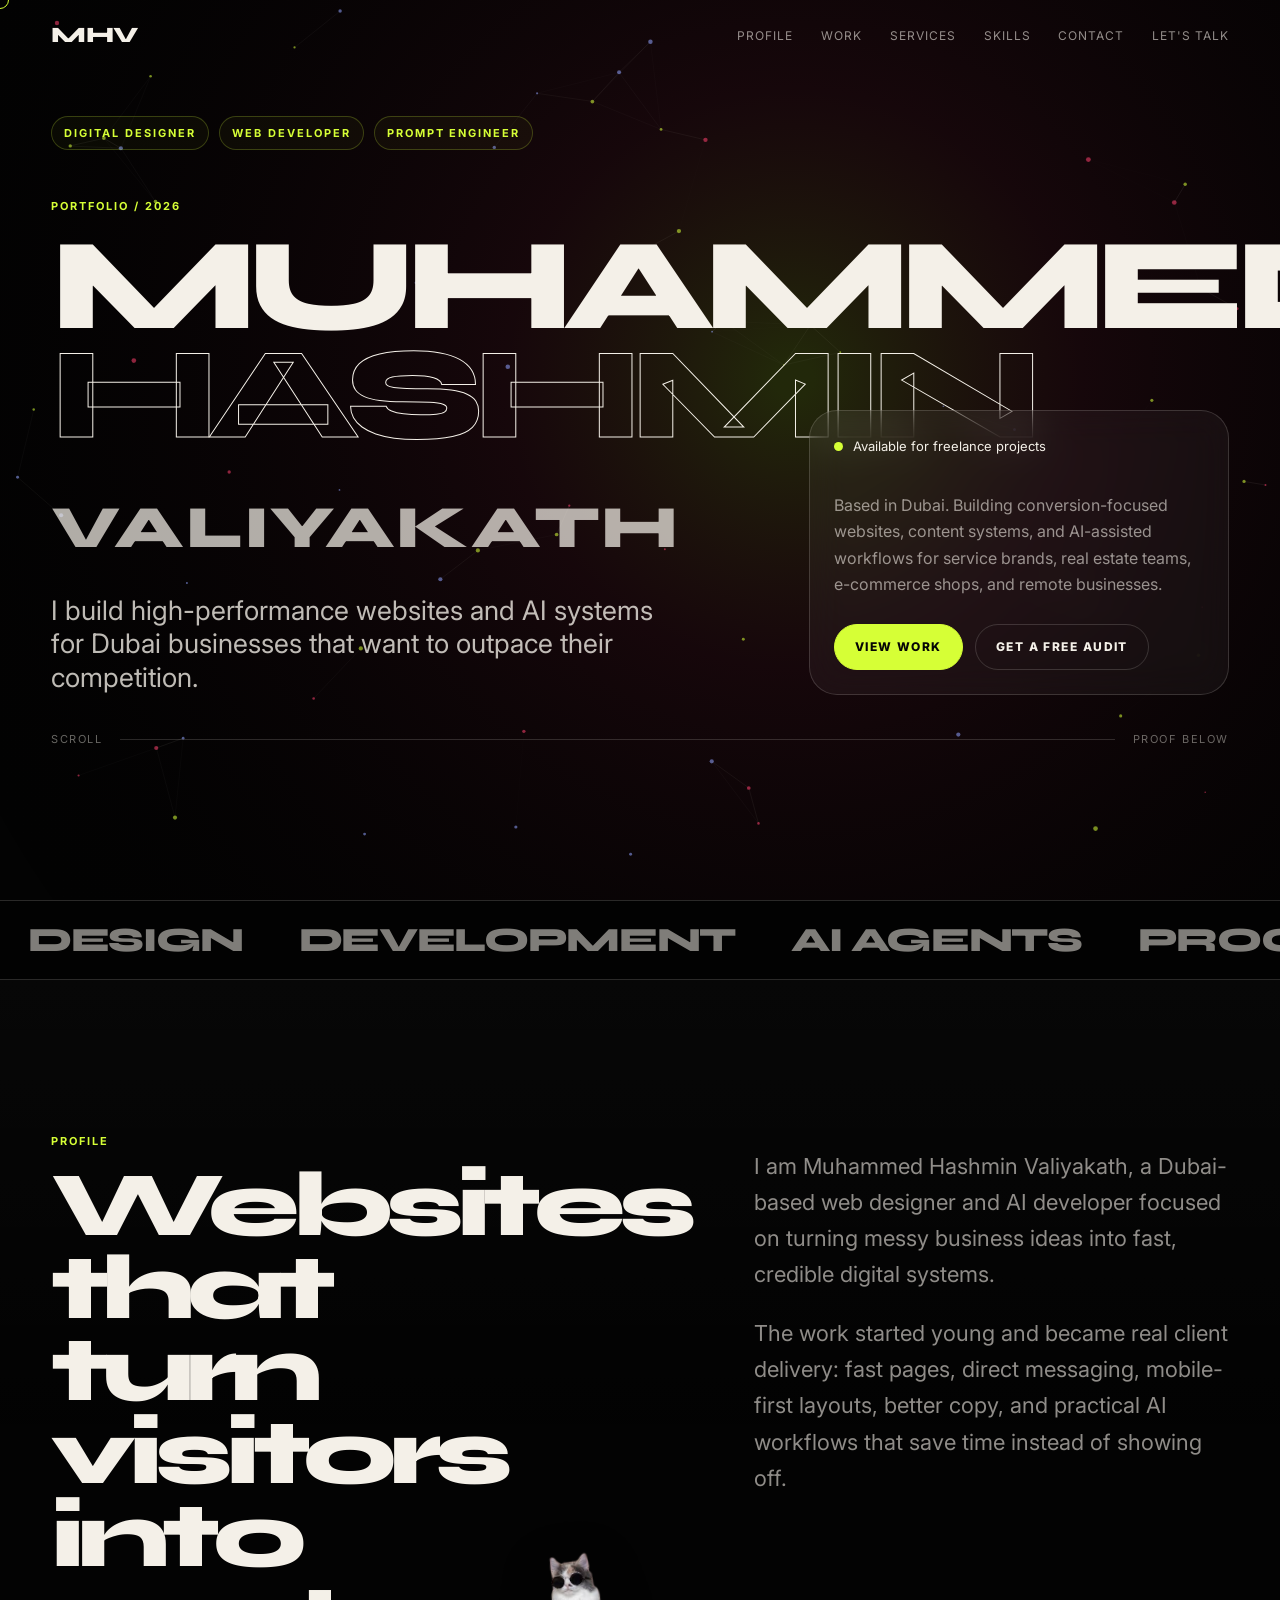
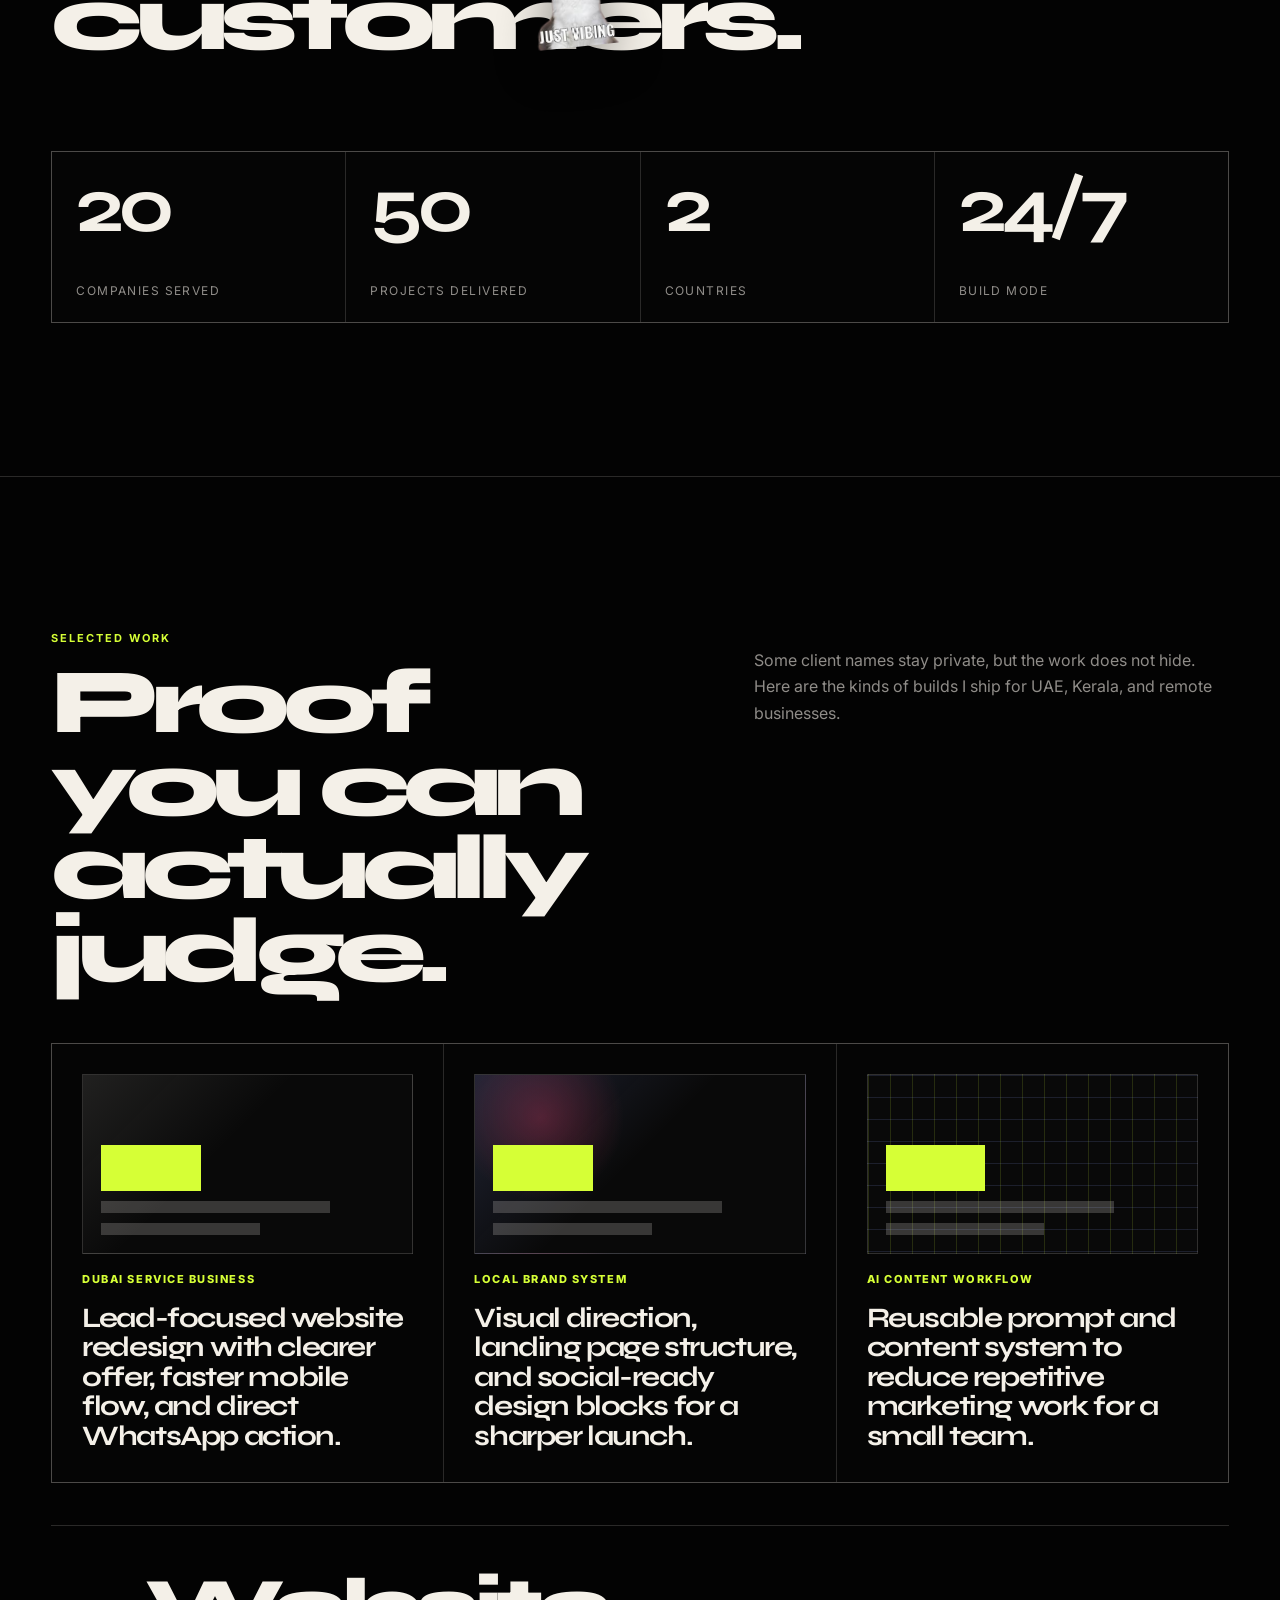
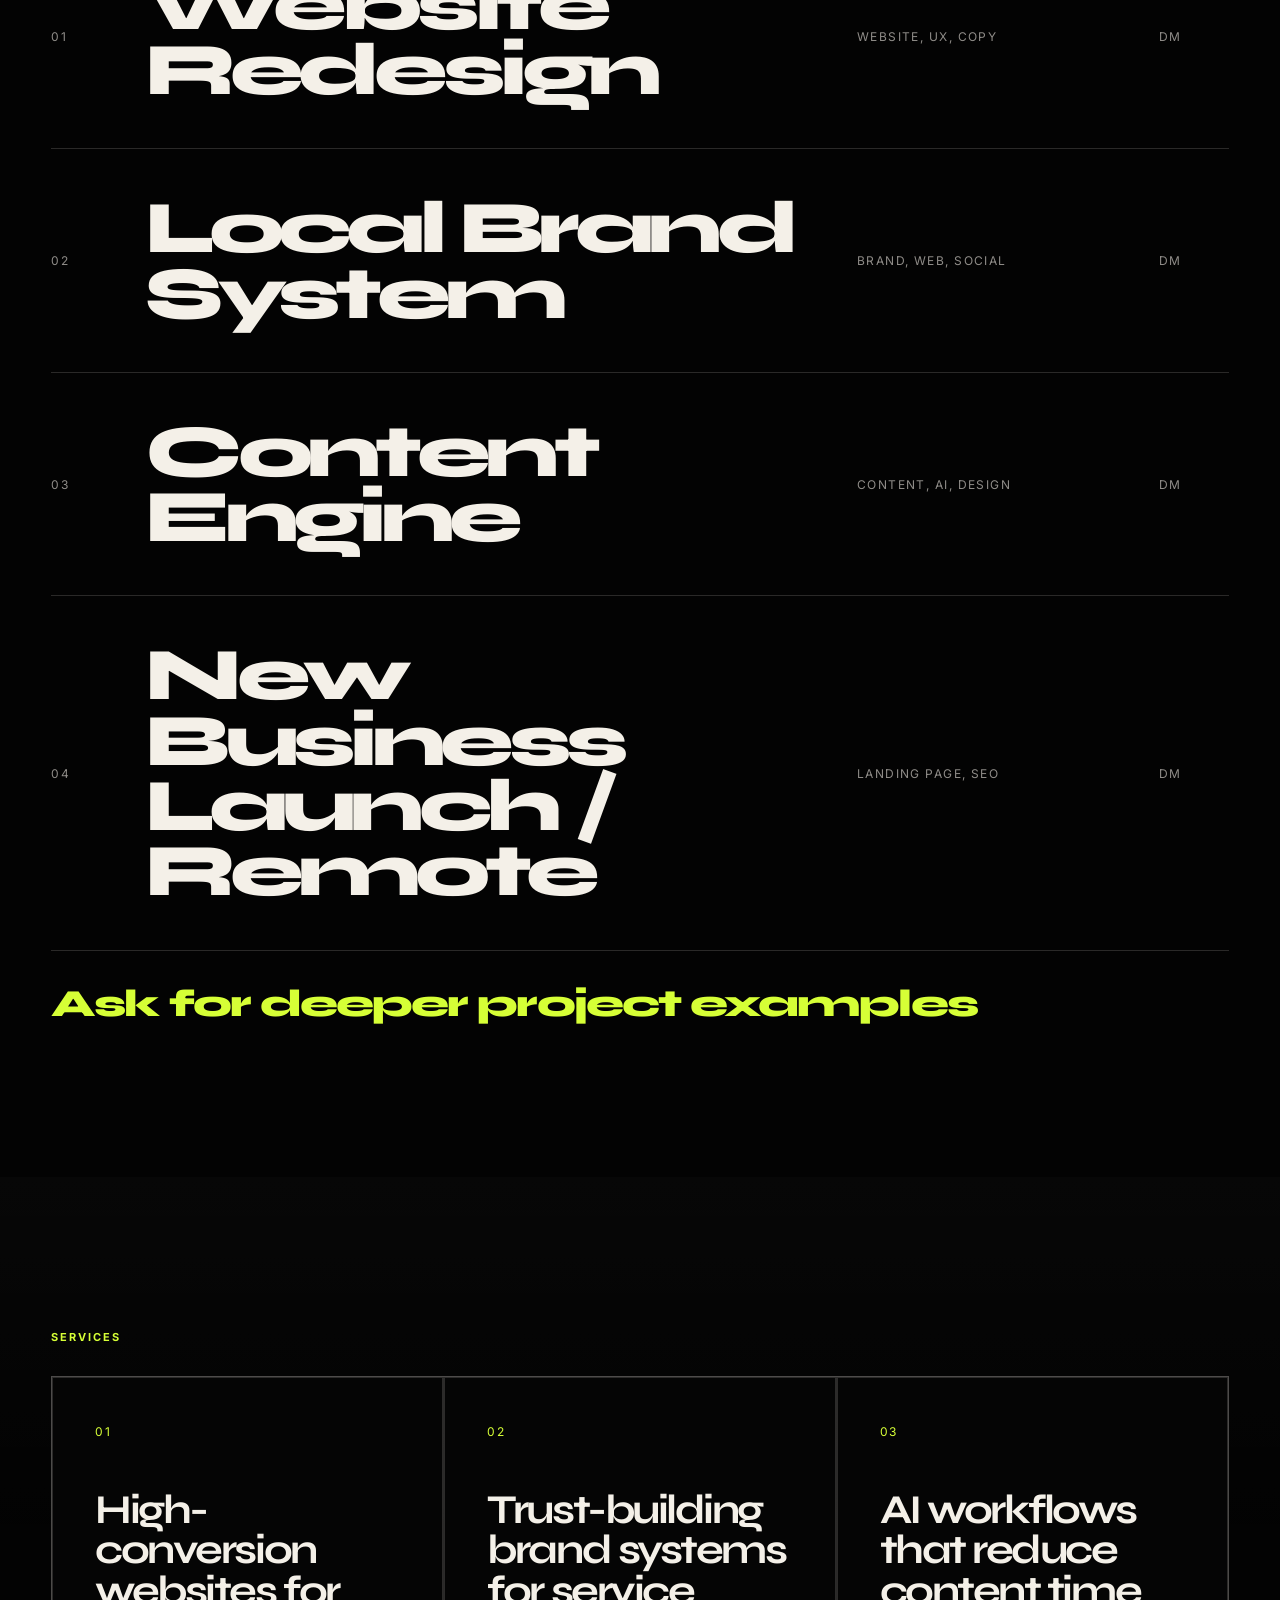
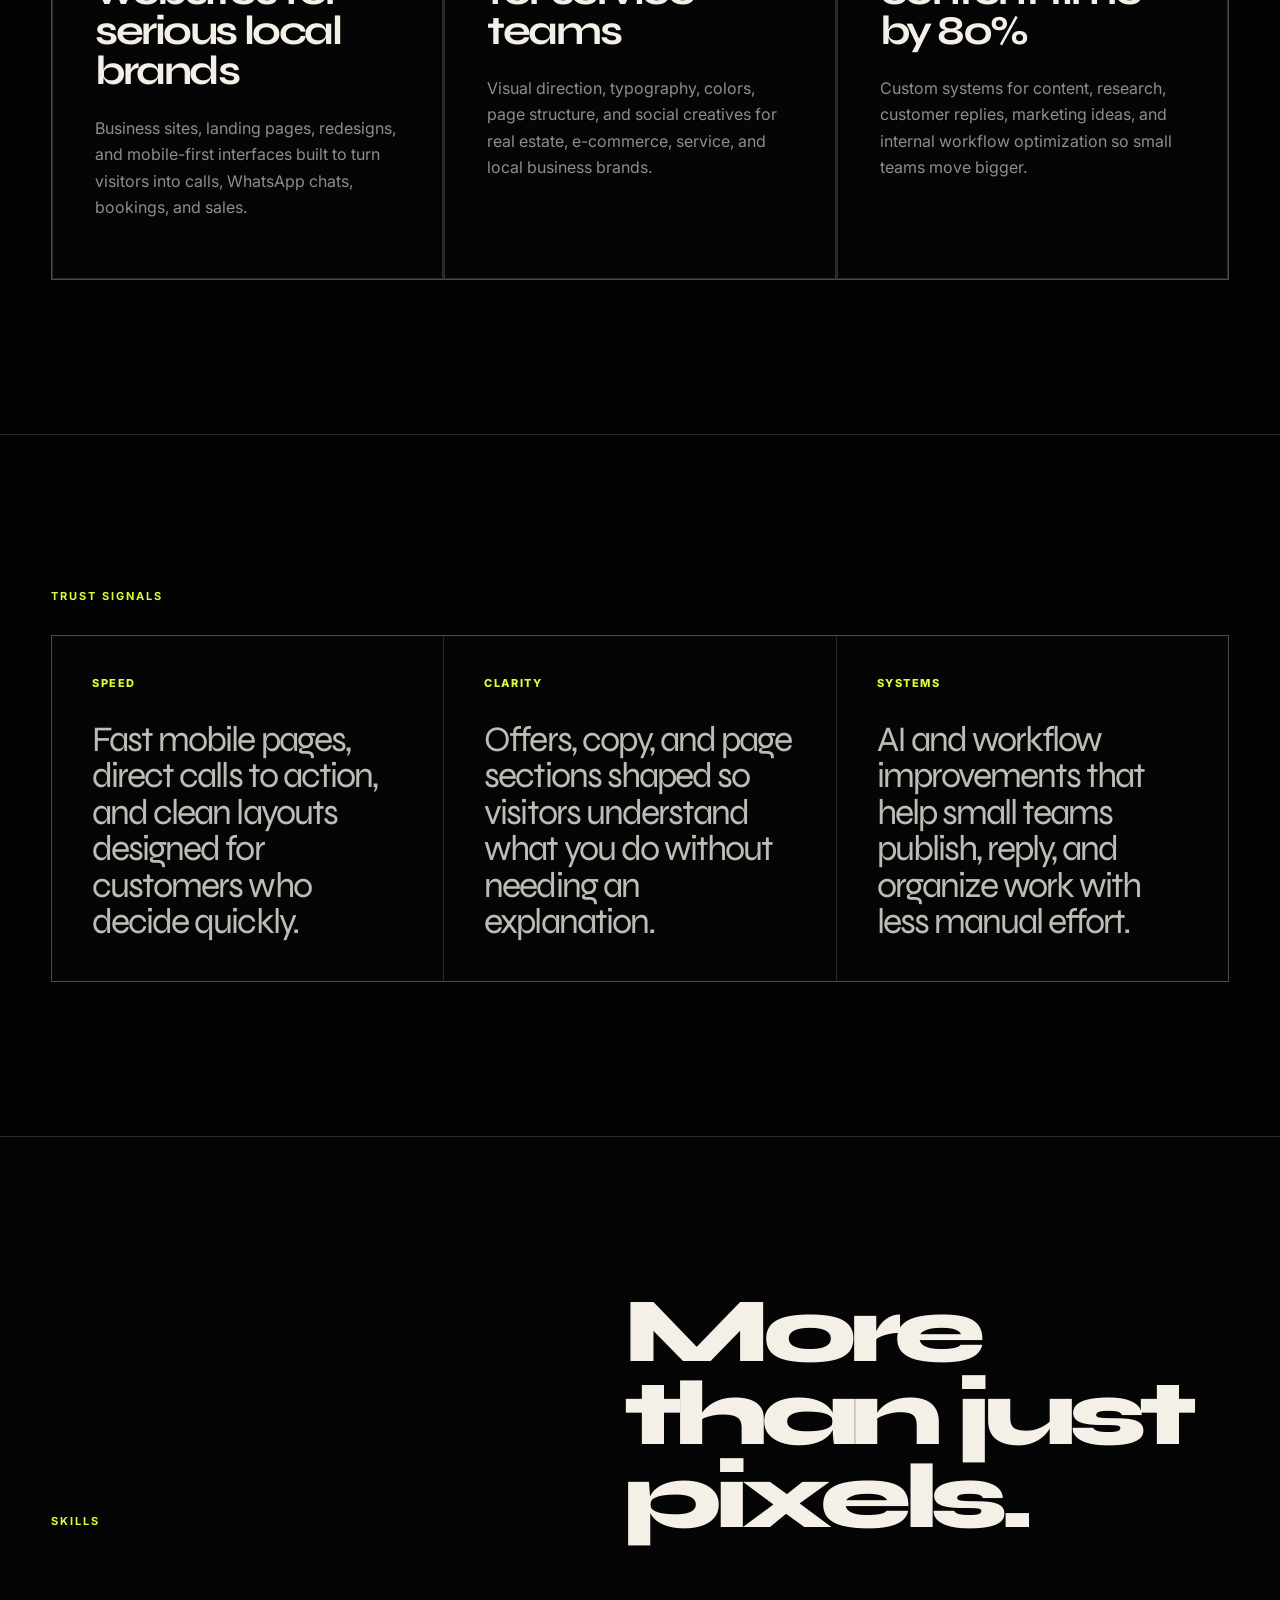
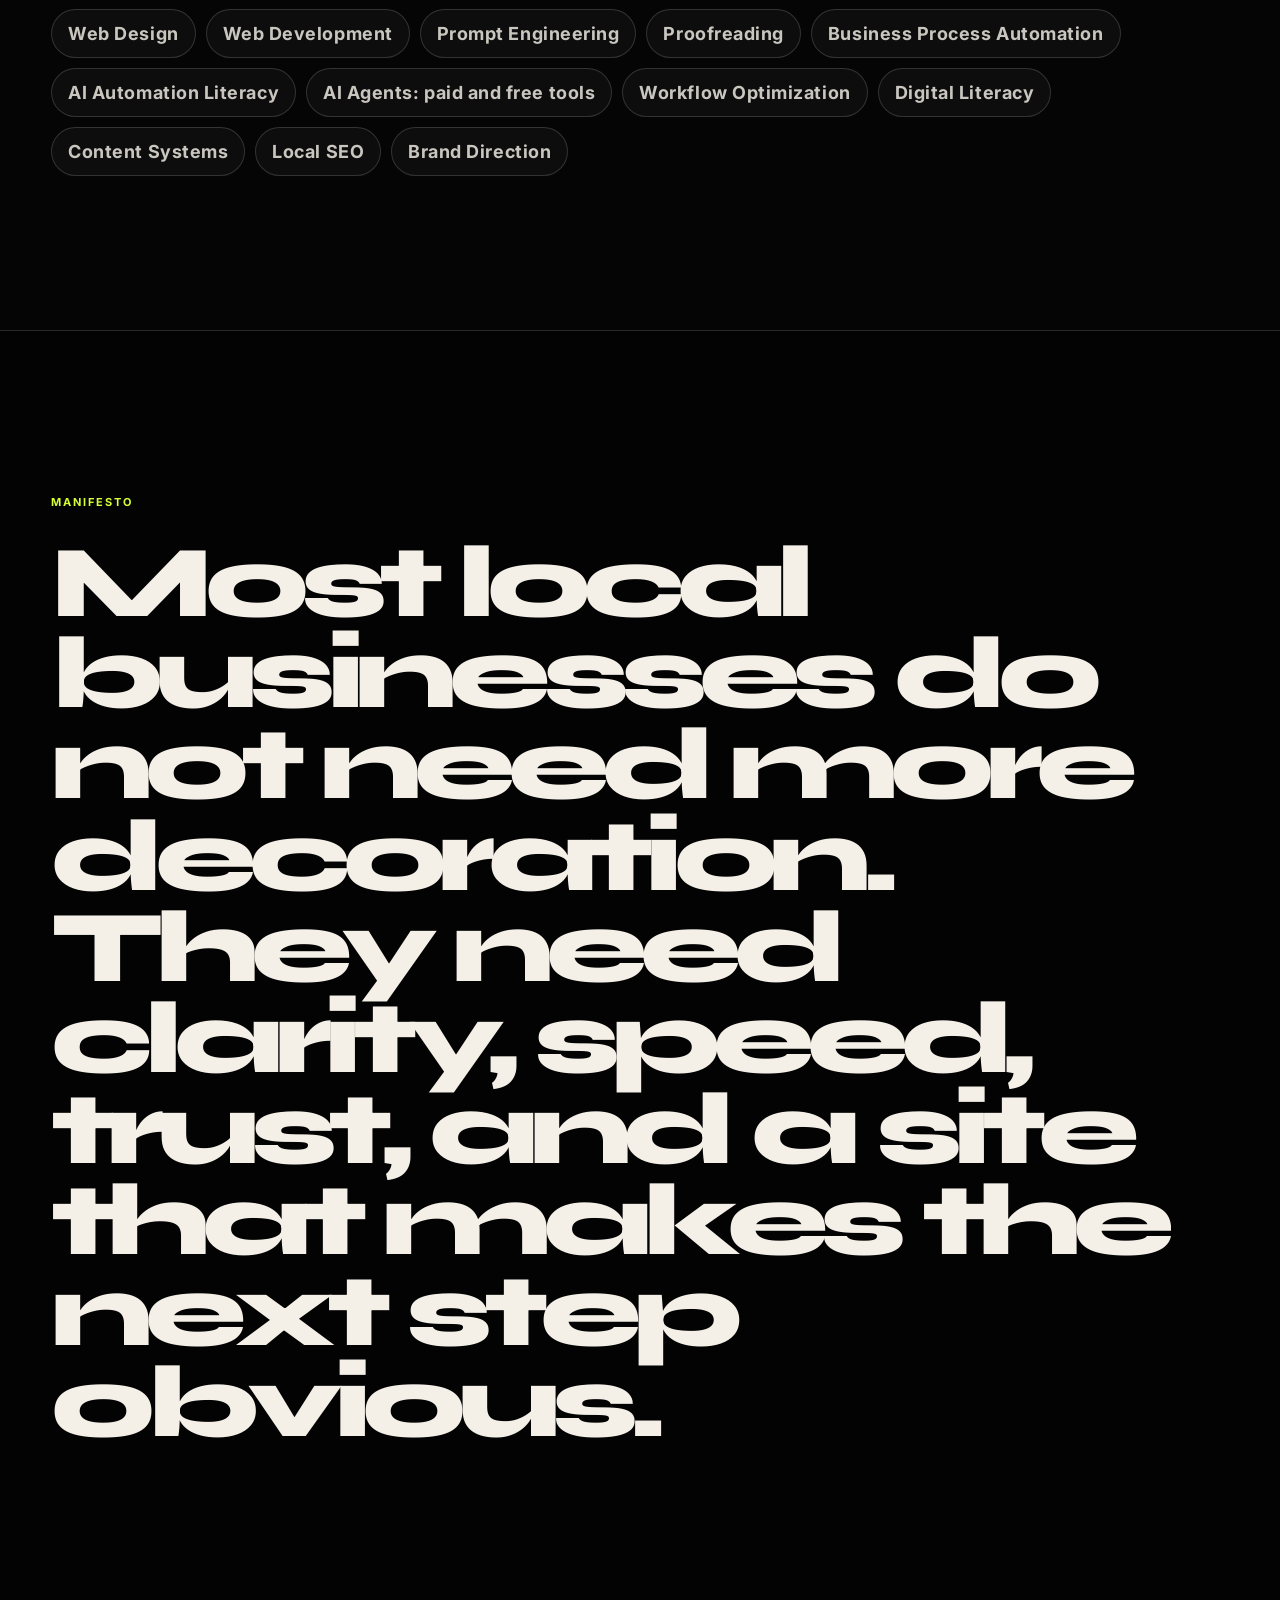
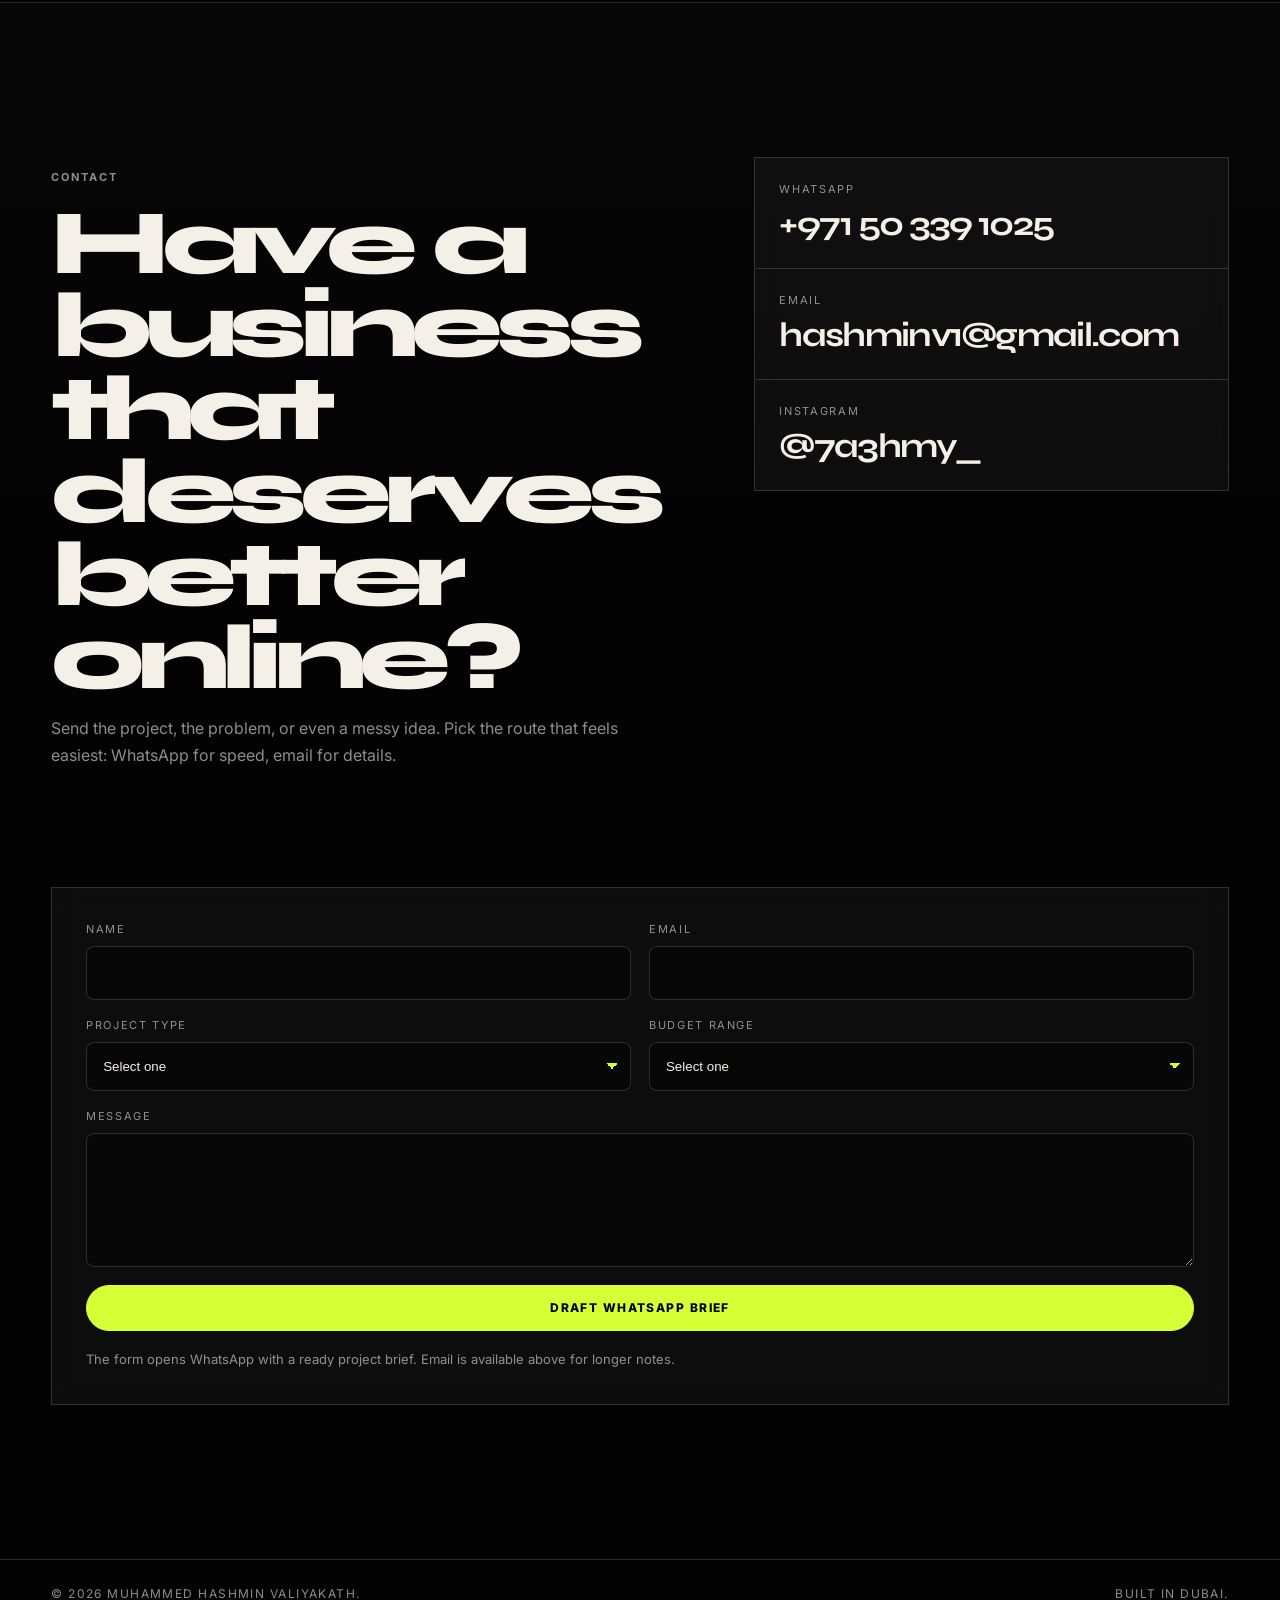
==== commit a0c0e941: "Polish portfolio UI and launch details" ====
--- a/index.html
+++ b/index.html
@@ -1,5 +1,5 @@
 <!DOCTYPE html>
-<html lang="en">
+<html lang="en-AE">
 <head>
   <meta charset="UTF-8">
   <meta name="viewport" content="width=device-width, initial-scale=1.0">
@@ -108,7 +108,7 @@
   <header class="site-header" id="siteHeader">
     <a class="brand" href="#top" aria-label="Muhammed Hashmin portfolio home">
       <span>MHV</span>
-      <small>Dubai / Remote</small>
+     
     </a>
     <nav class="desktop-nav" aria-label="Primary navigation">
       <a href="#profile">Profile</a>
@@ -160,7 +160,7 @@
           <p>Based in Dubai. Building conversion-focused websites, content systems, and AI-assisted workflows for service brands, real estate teams, e-commerce shops, and remote businesses.</p>
           <div class="hero-actions">
             <a class="button button-solid" href="#work">View Work</a>
-            <a class="button button-ghost" href="mailto:hashminv1@gmail.com">Email Me</a>
+            <a class="button button-ghost" href="mailto:hashminv1@gmail.com">Get a Free Audit</a>
           </div>
         </aside>
       </div>
@@ -408,9 +408,8 @@
   </main>
 
   <footer class="site-footer">
-    <span>Muhammed Hashmin Valiyakath</span>
-    <span>Dubai -> Remote</span>
-    <span>2026</span>
+    <span>© 2026 Muhammed Hashmin Valiyakath.</span>
+    <span>Built in Dubai.</span>
   </footer>
 </body>
 </html>
--- a/style.css
+++ b/style.css
@@ -370,6 +370,7 @@
 }
 
 .button {
+  position: relative;
   display: inline-flex;
   min-height: 46px;
   align-items: center;
@@ -380,7 +381,18 @@
   font-weight: 800;
   letter-spacing: 0.12em;
   text-transform: uppercase;
-  transition: transform 0.2s ease, background 0.2s ease, color 0.2s ease, border-color 0.2s ease;
+  overflow: hidden;
+  transition: transform 0.22s ease, background 0.22s ease, color 0.22s ease, border-color 0.22s ease, box-shadow 0.22s ease;
+}
+
+.button::after {
+  content: "";
+  position: absolute;
+  inset: 0;
+  background: linear-gradient(110deg, transparent 22%, rgba(255, 255, 255, 0.34) 50%, transparent 78%);
+  transform: translateX(-120%);
+  transition: transform 0.52s ease;
+  pointer-events: none;
 }
 
 .button-solid {
@@ -458,9 +470,9 @@
 }
 
 .profile-title {
-  display: flex;
-  align-items: flex-end;
-  gap: clamp(14px, 2vw, 26px);
+  position: relative;
+  max-width: 980px;
+  padding-right: clamp(76px, 12vw, 132px);
 }
 
 .profile-title span {
@@ -468,11 +480,14 @@
 }
 
 .profile-title img {
+  position: absolute;
+  right: clamp(2px, 2vw, 22px);
+  bottom: clamp(0px, 1.1vw, 14px);
   width: clamp(58px, 9vw, 116px);
-  flex: 0 0 auto;
-  margin-bottom: 0.05em;
   filter: drop-shadow(0 12px 24px rgba(0, 0, 0, 0.45));
-  transform: rotate(-4deg);
+  transform: rotate(-6deg);
+  transform-origin: center;
+  pointer-events: none;
 }
 
 .profile-copy {
@@ -894,26 +909,43 @@
 .contact-form textarea {
   width: 100%;
   border: 1px solid var(--line);
-  border-radius: 0;
-  background: rgba(255, 255, 255, 0.035);
+  border-radius: 8px;
+  background-color: rgba(7, 7, 7, 0.88);
   color: var(--paper);
   padding: 16px;
   outline: none;
   resize: vertical;
+  transition: border-color 0.18s ease, background-color 0.18s ease, box-shadow 0.18s ease;
 }
 
 .contact-form input:focus,
 .contact-form select:focus,
 .contact-form textarea:focus {
   border-color: var(--acid);
+  background-color: rgba(9, 9, 9, 0.96);
+  box-shadow: 0 0 0 3px rgba(214, 255, 54, 0.08);
 }
 
 .contact-form select {
   appearance: none;
-  background-image: linear-gradient(45deg, transparent 50%, var(--acid) 50%), linear-gradient(135deg, var(--acid) 50%, transparent 50%);
+  color-scheme: dark;
+  background-image:
+    linear-gradient(45deg, transparent 50%, var(--acid) 50%),
+    linear-gradient(135deg, var(--acid) 50%, transparent 50%),
+    linear-gradient(180deg, rgba(255, 255, 255, 0.055), rgba(255, 255, 255, 0.018));
   background-position: calc(100% - 18px) 50%, calc(100% - 12px) 50%;
   background-size: 6px 6px, 6px 6px;
   background-repeat: no-repeat;
+  cursor: pointer;
+}
+
+.contact-form select option {
+  background: #080808;
+  color: #f4f0e8;
+}
+
+.contact-form select option[value=""] {
+  color: rgba(244, 240, 232, 0.58);
 }
 
 .form-note {
@@ -1014,10 +1046,21 @@
 
   .button:hover {
     transform: translateY(-2px);
+    box-shadow: 0 14px 30px rgba(0, 0, 0, 0.26);
+  }
+
+  .button:hover::after {
+    transform: translateX(120%);
+  }
+
+  .button-solid:hover {
+    background: #e6ff6e;
+    border-color: #e6ff6e;
   }
 
   .button-ghost:hover {
     border-color: var(--paper);
+    background: rgba(244, 240, 232, 0.075);
   }
 
   .project-row a:hover {
@@ -1125,12 +1168,15 @@
   }
 
   .profile-title {
-    align-items: flex-start;
+    padding-right: 0;
   }
 
   .profile-title img {
+    position: relative;
+    right: auto;
+    bottom: auto;
     width: clamp(54px, 18vw, 78px);
-    margin-top: 4px;
+    margin-top: 12px;
   }
 
   .manifesto-quote {
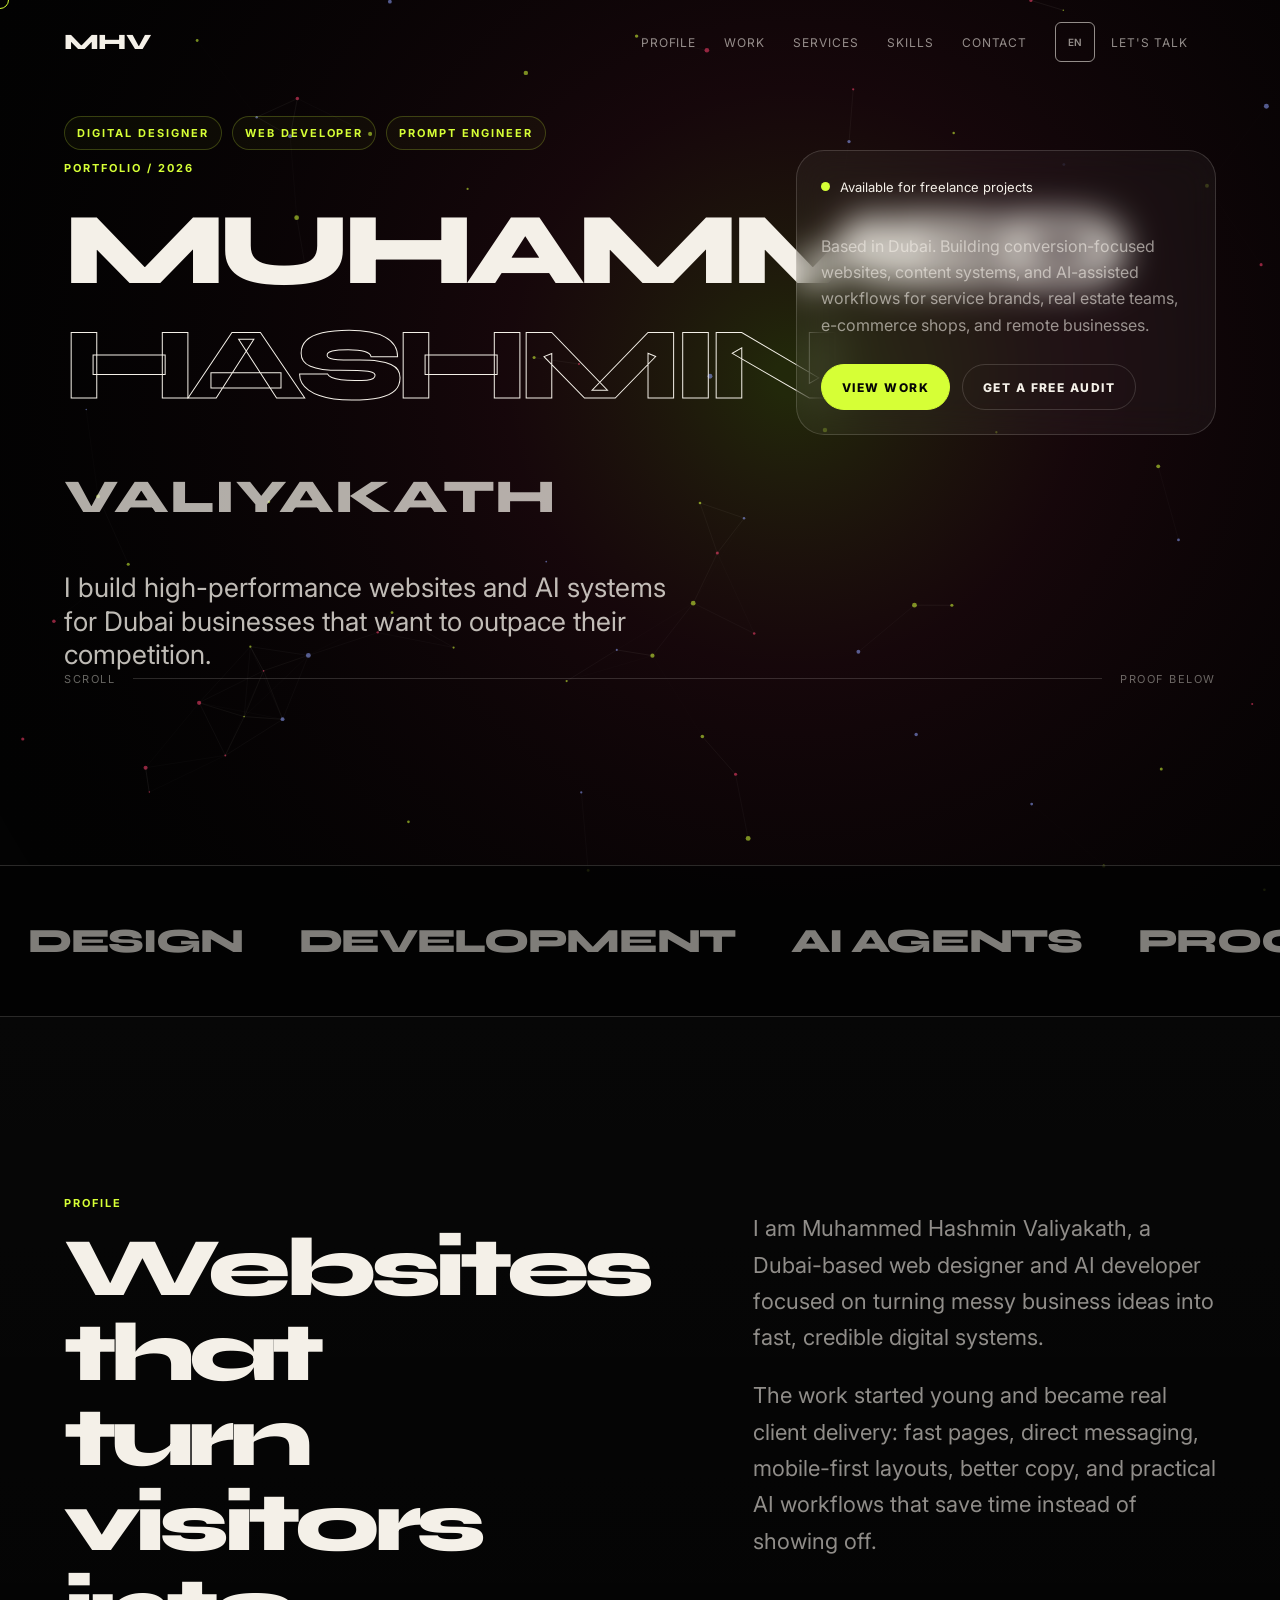
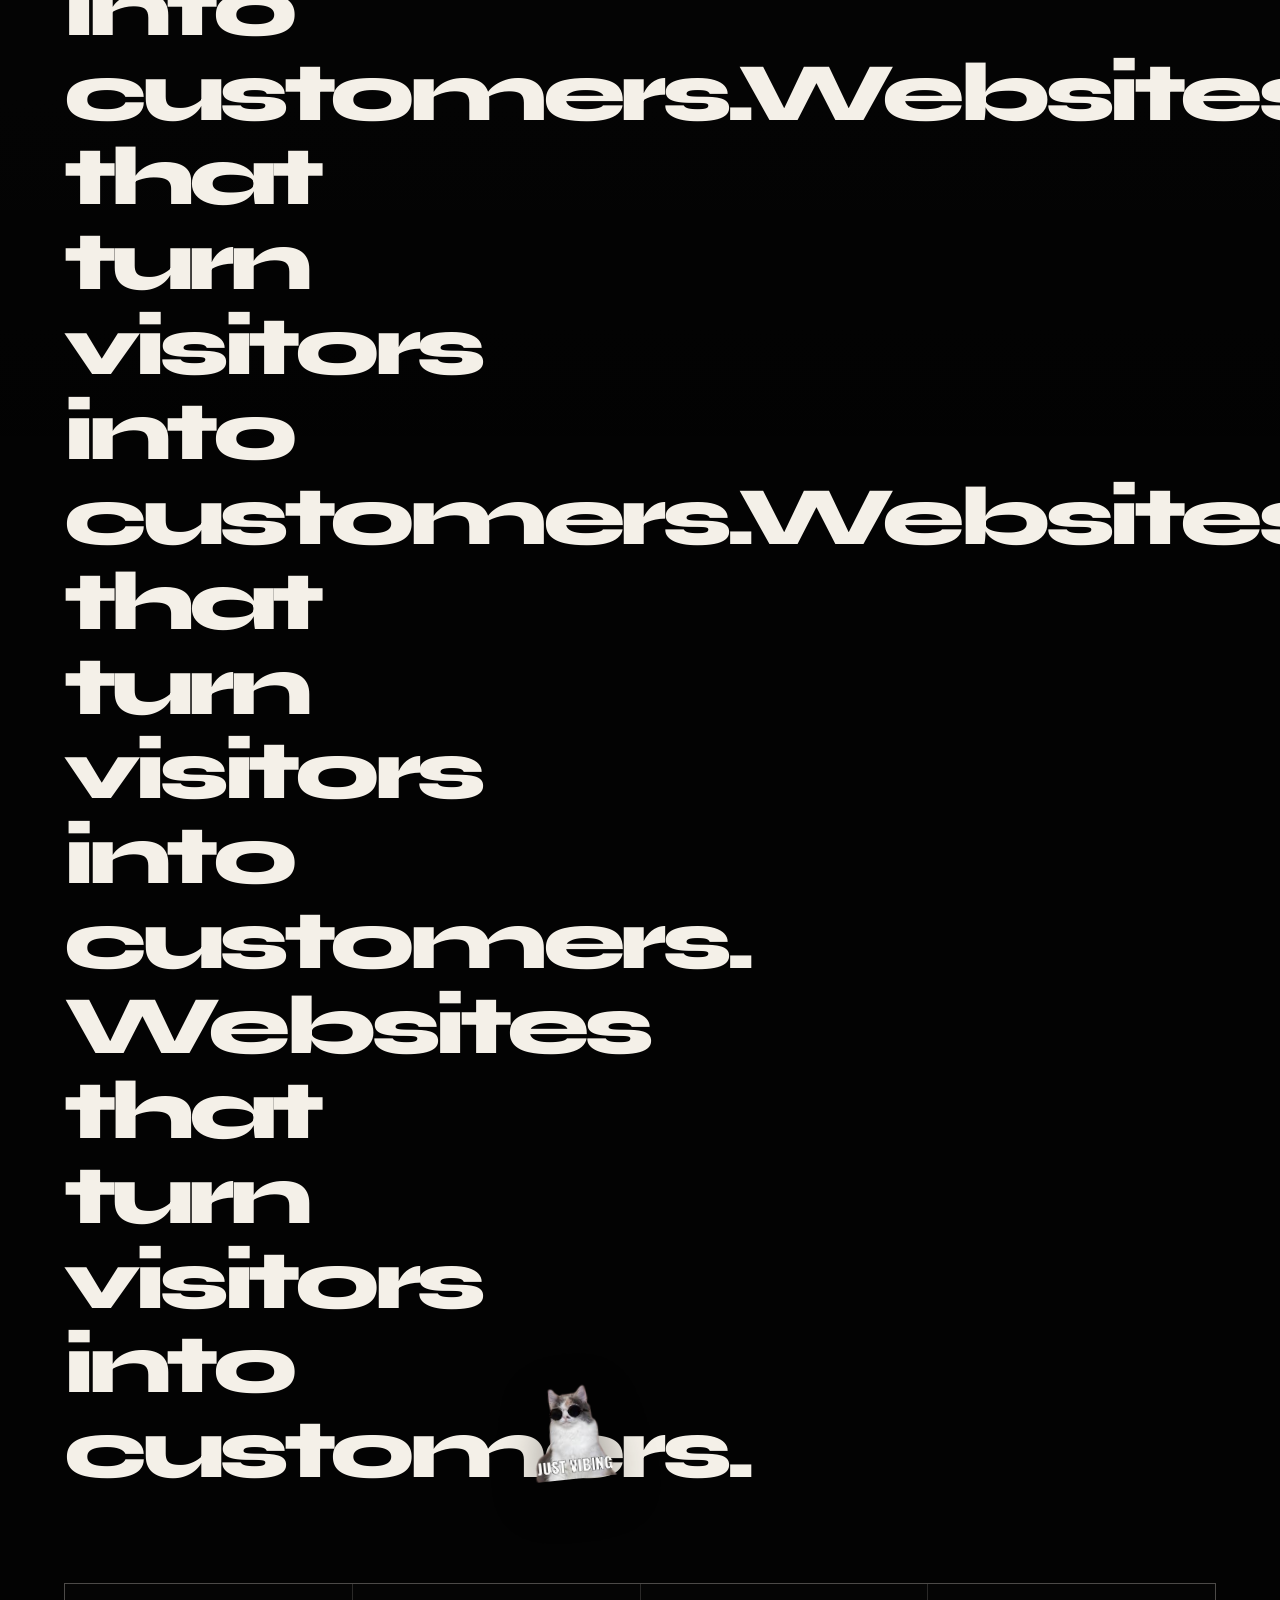
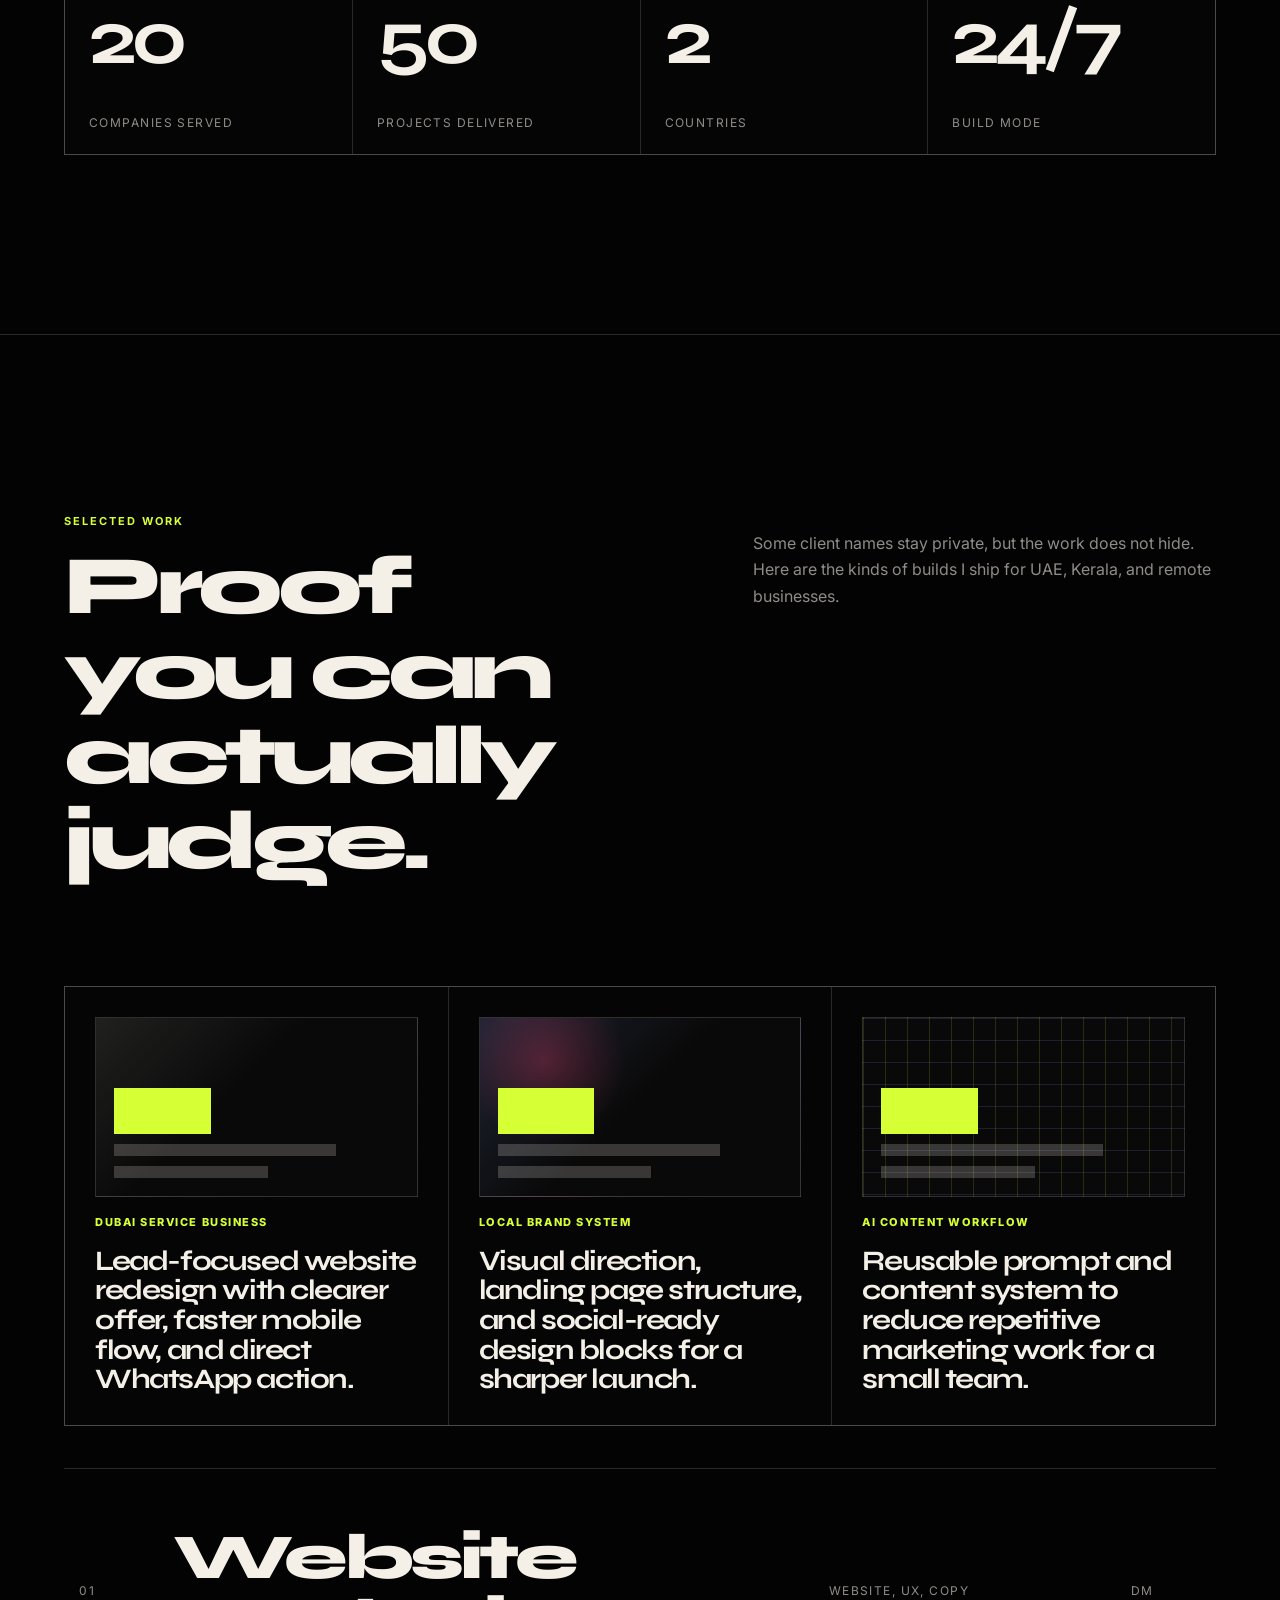
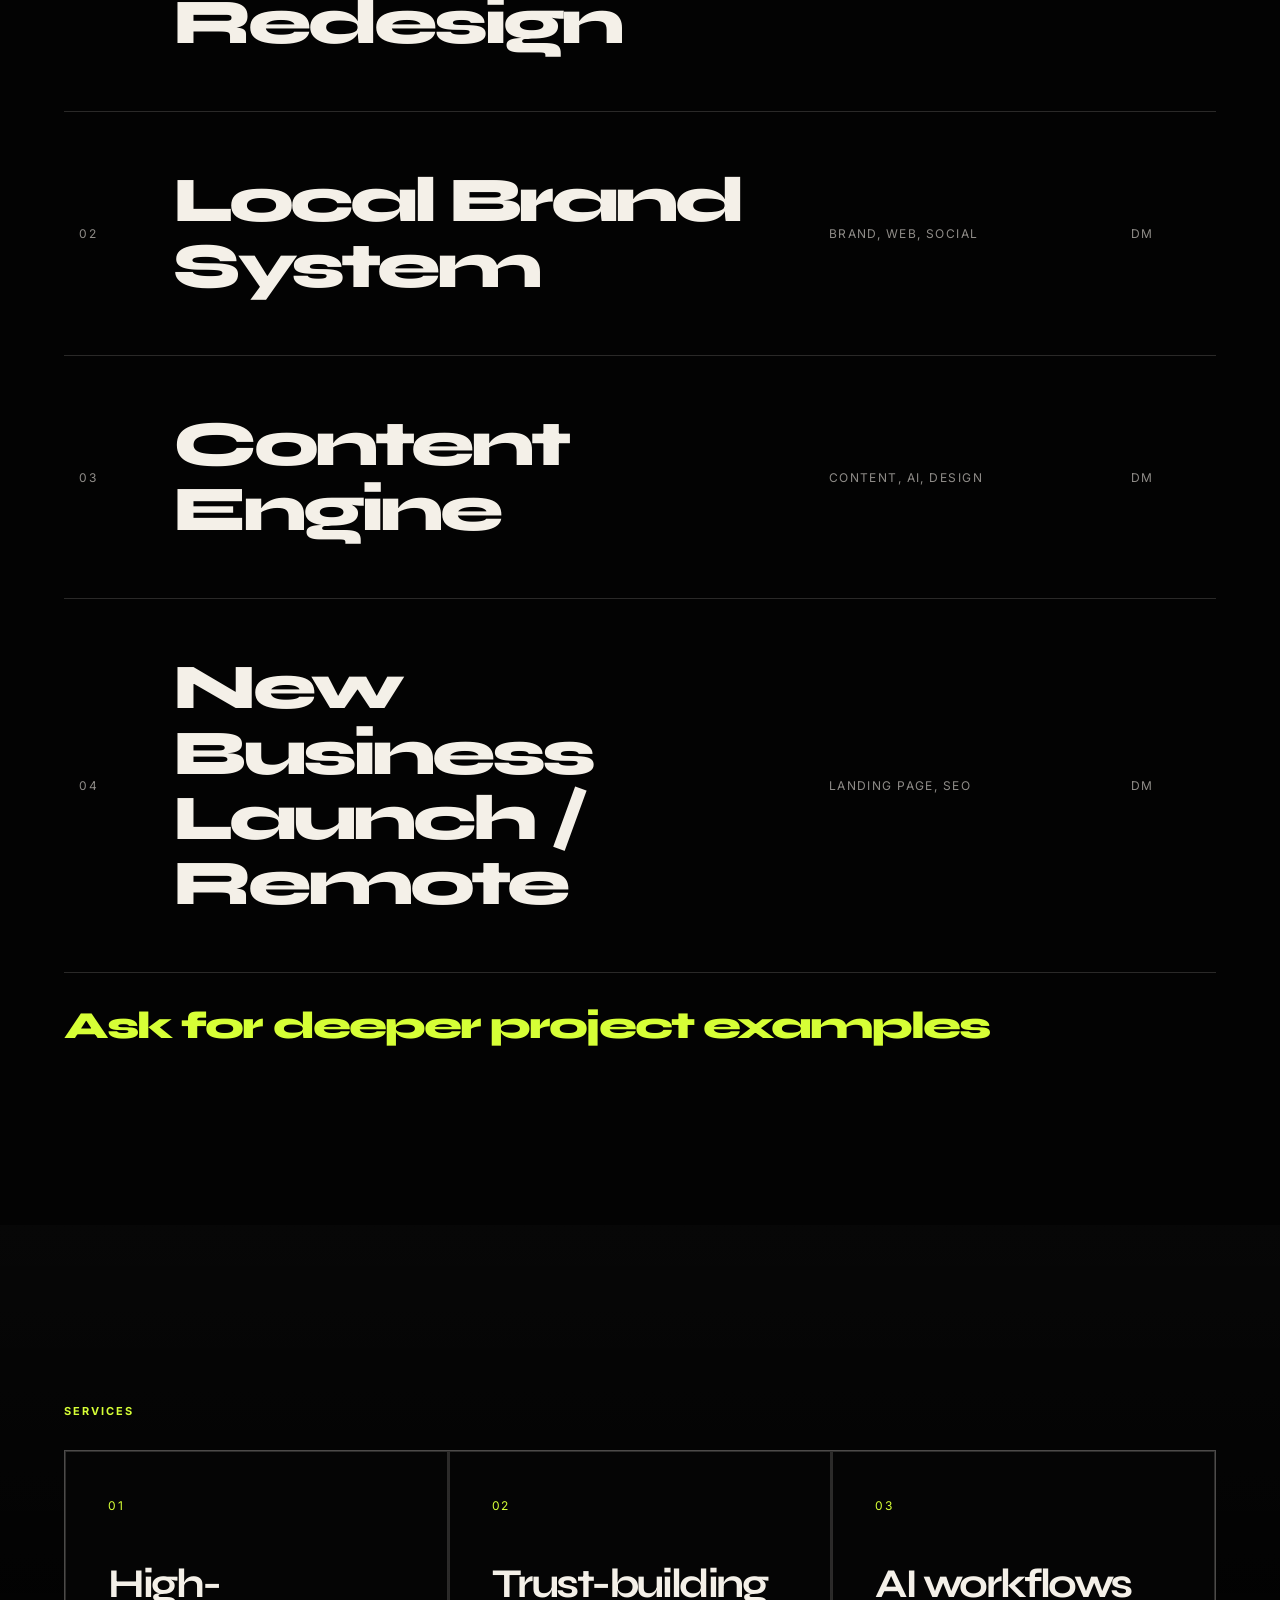
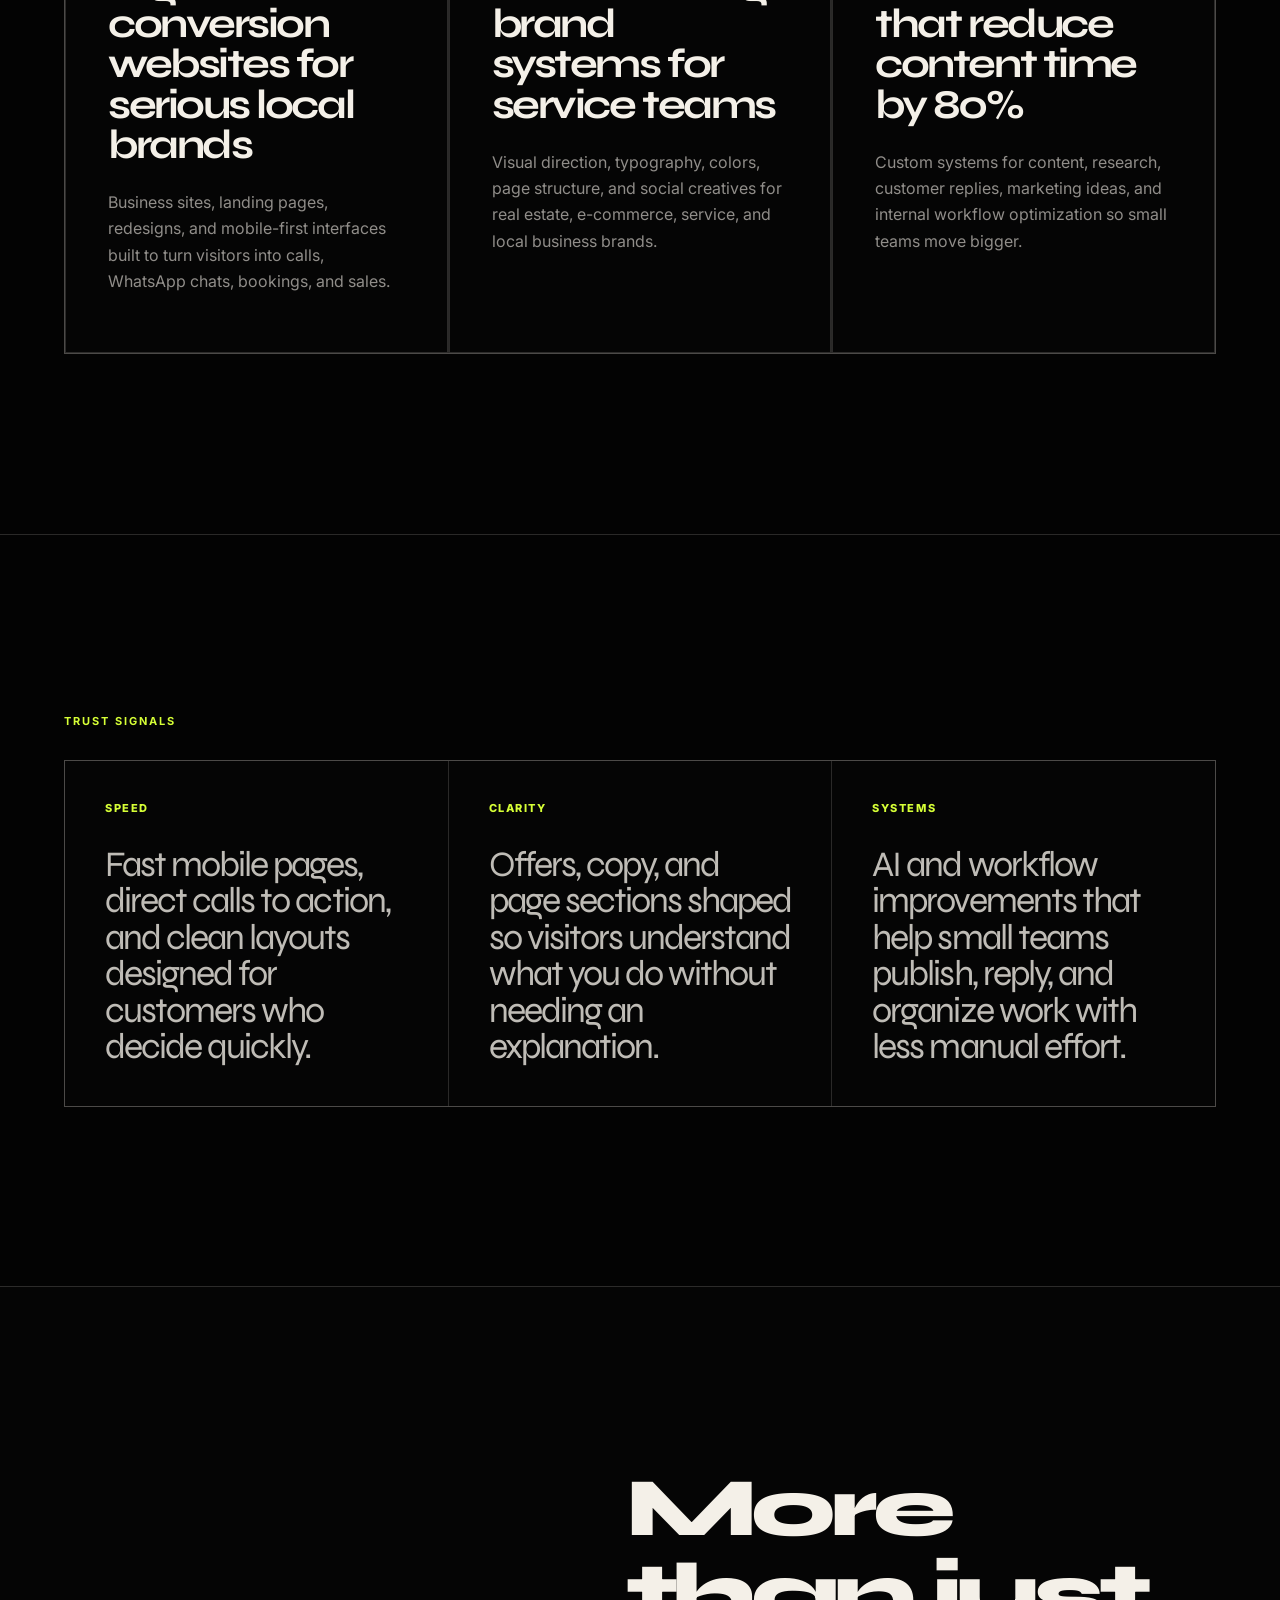
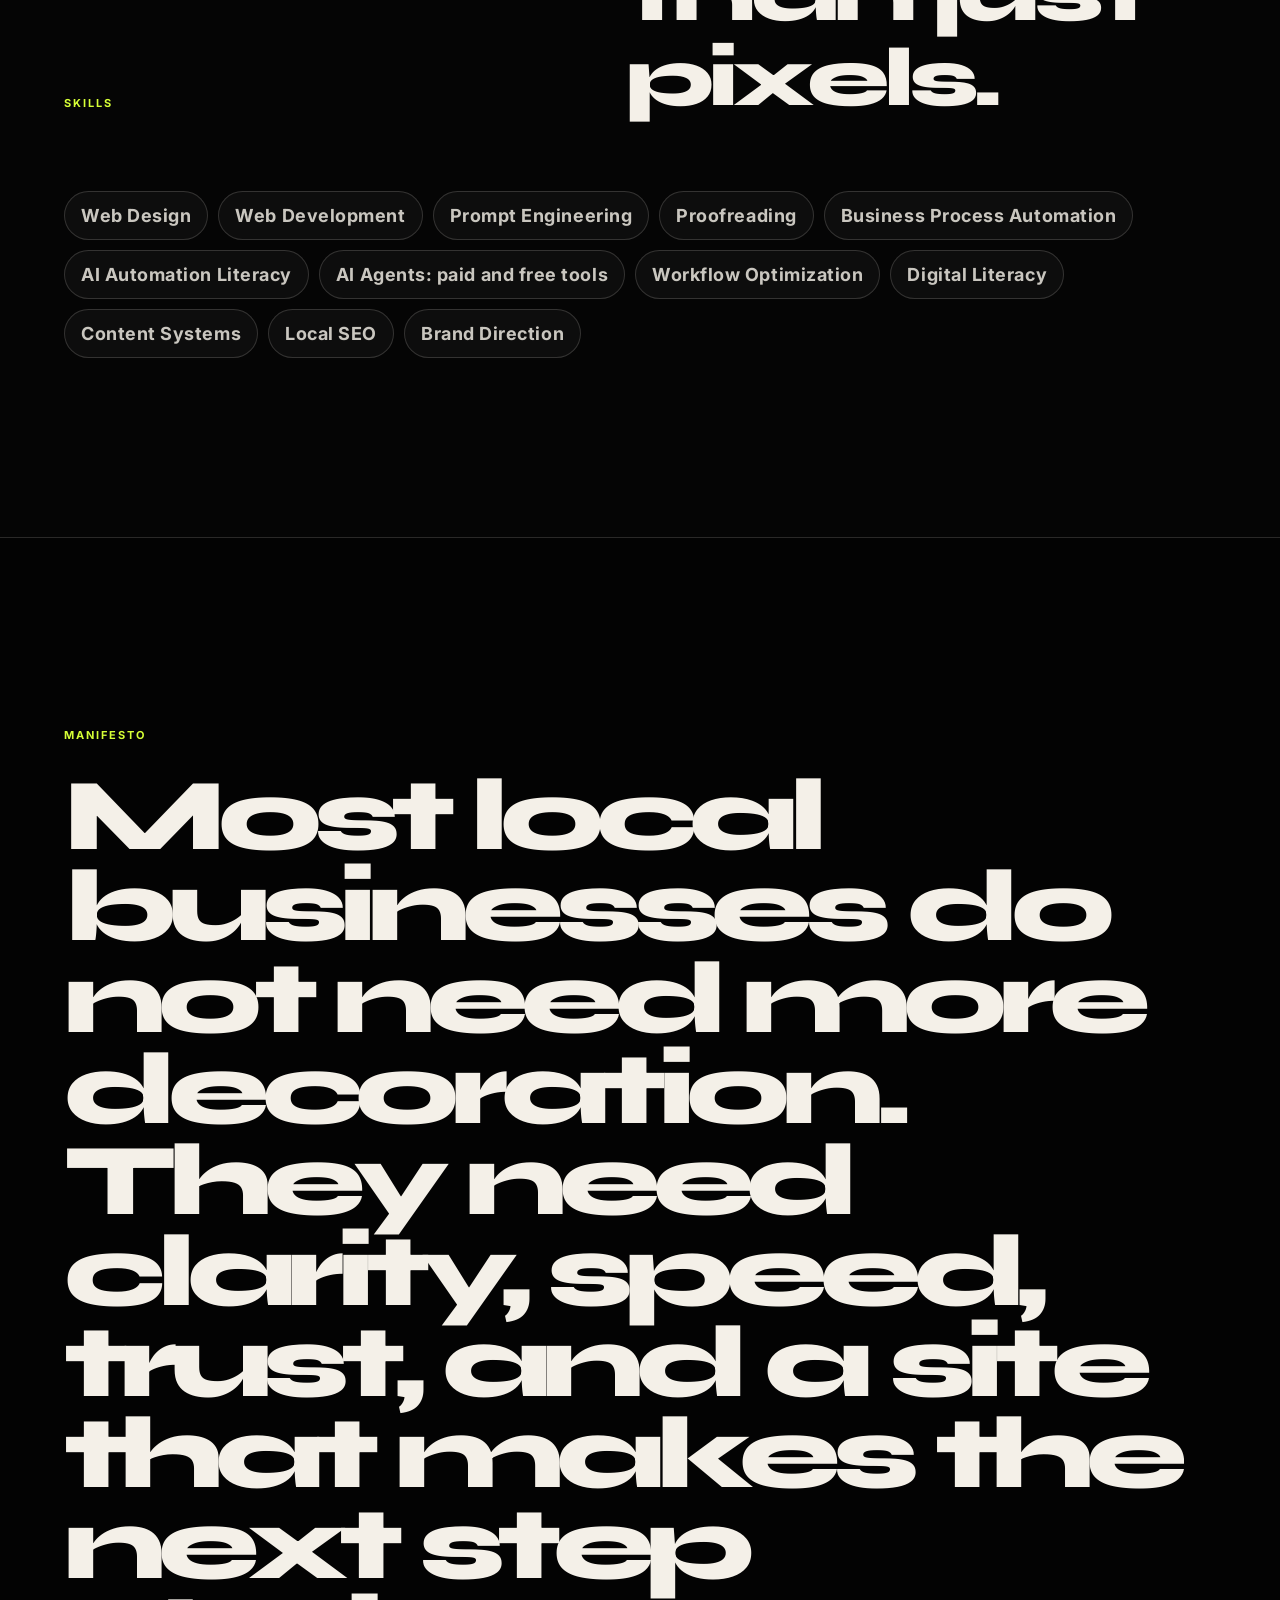
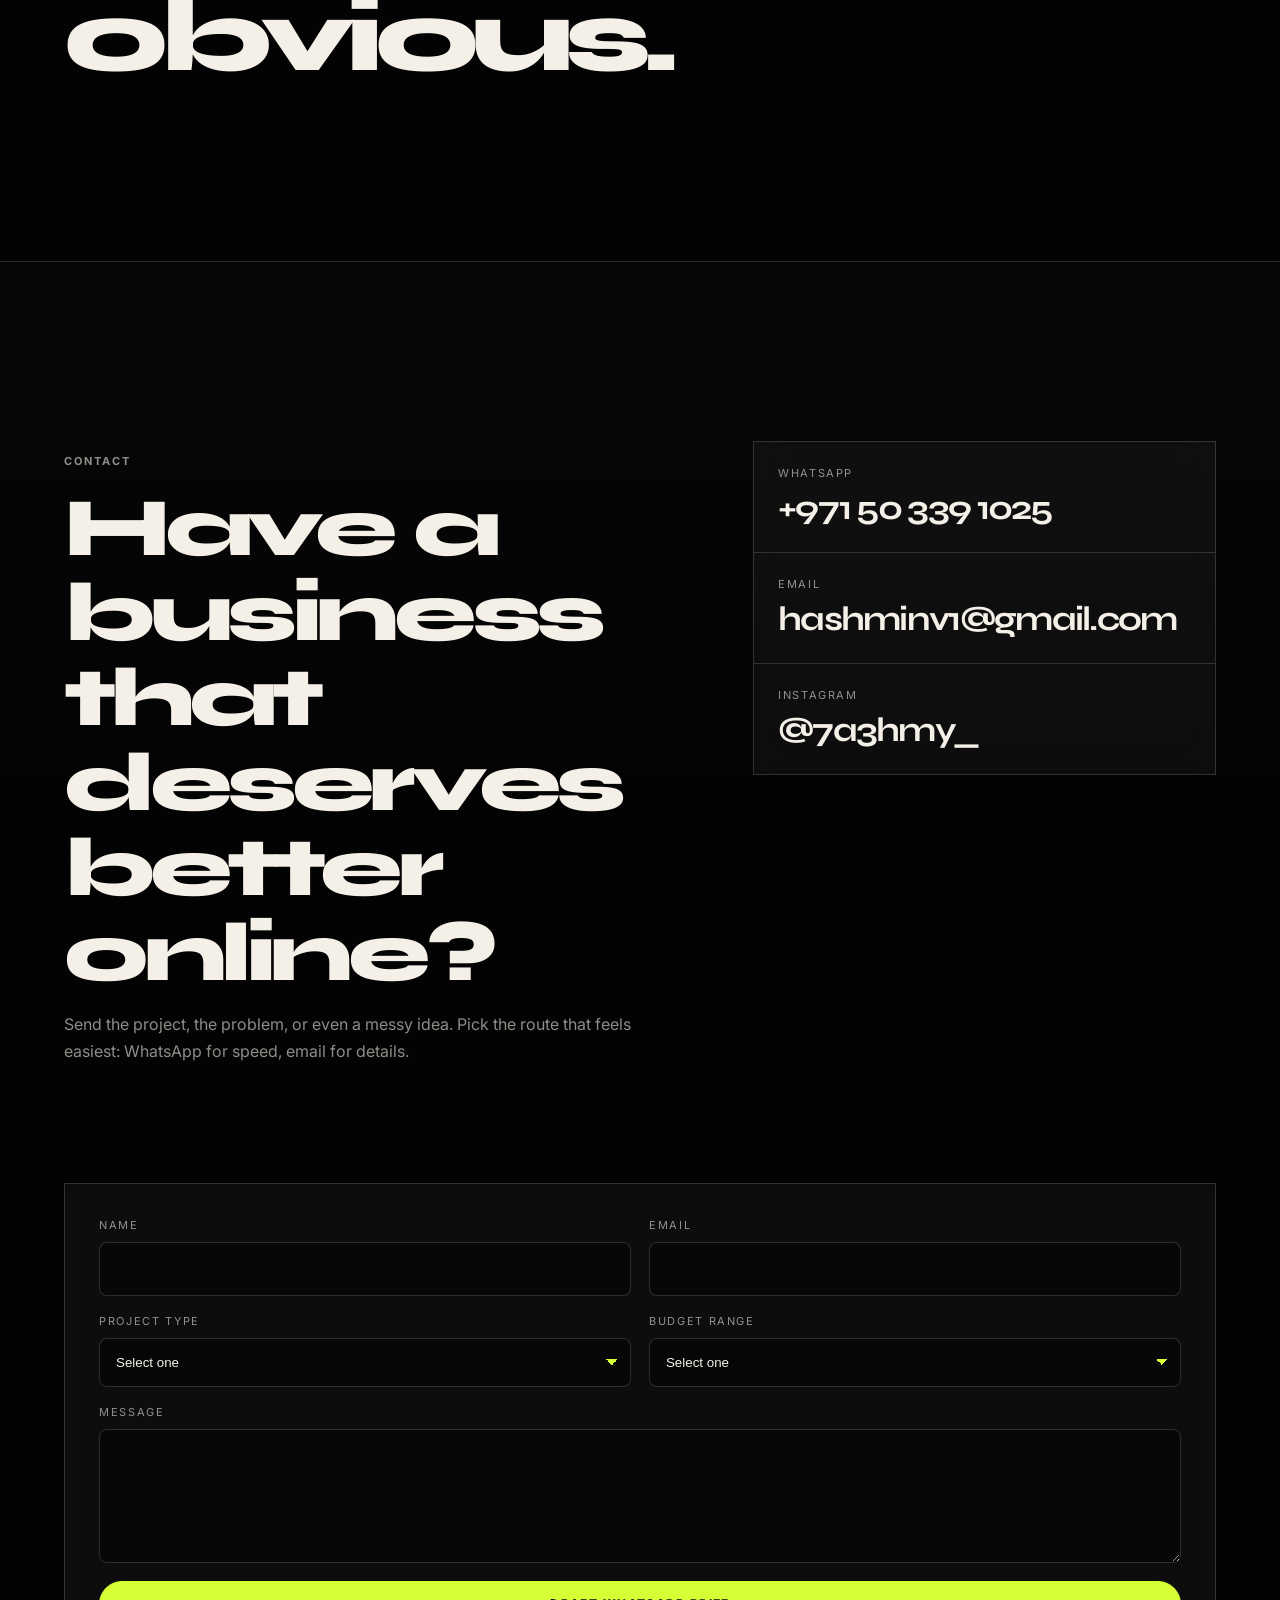
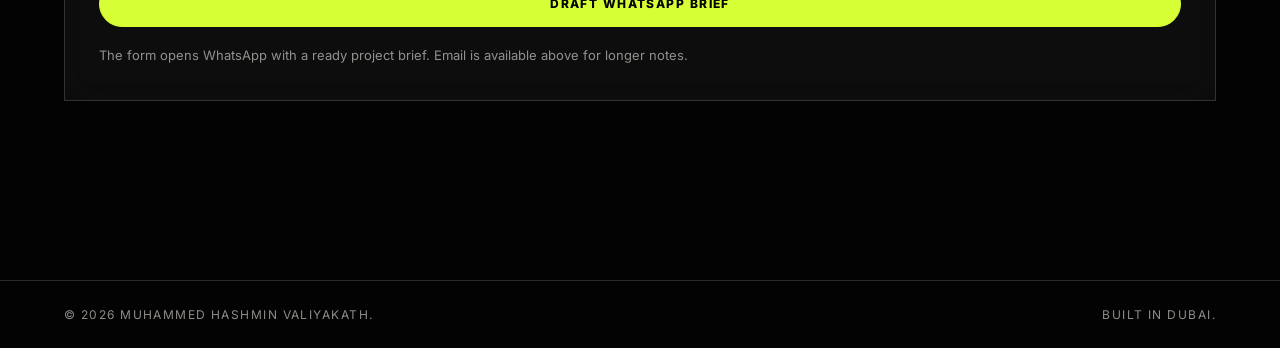
==== commit 5f29828b: "feat: implement bilingual support (English/Arabic) with language toggle - Added comprehensive Arabic" ====
--- a/index.html
+++ b/index.html
@@ -111,13 +111,18 @@
      
     </a>
     <nav class="desktop-nav" aria-label="Primary navigation">
-      <a href="#profile">Profile</a>
-      <a href="#work">Work</a>
-      <a href="#services">Services</a>
-      <a href="#skills">Skills</a>
-      <a href="#contact">Contact</a>
+      <a href="#profile" data-en="Profile" data-ar="ملف تعريفي">Profile</a>
+      <a href="#work" data-en="Work" data-ar="الأعمال">Work</a>
+      <a href="#services" data-en="Services" data-ar="الخدمات">Services</a>
+      <a href="#skills" data-en="Skills" data-ar="المهارات">Skills</a>
+      <a href="#contact" data-en="Contact" data-ar="التواصل">Contact</a>
     </nav>
-    <a class="header-link" href="https://api.whatsapp.com/send/?phone=971503391025" target="_blank" rel="noopener noreferrer">Let's Talk</a>
+    <div class="header-controls">
+      <button class="language-toggle" id="languageToggle" type="button" aria-label="Toggle language" title="عربي / English">
+        <span data-en="EN" data-ar="AR">EN</span>
+      </button>
+      <a class="header-link" href="https://api.whatsapp.com/send/?phone=971503391025" target="_blank" rel="noopener noreferrer" data-en="Let's Talk" data-ar="دعنا نتحدث">Let's Talk</a>
+    </div>
     <button class="menu-button" id="menuButton" type="button" aria-label="Open menu" aria-controls="mobileMenu" aria-expanded="false">
       <span></span>
       <span></span>
@@ -125,54 +130,54 @@
   </header>
 
   <div class="mobile-menu" id="mobileMenu" aria-hidden="true">
-    <a href="#profile">Profile</a>
-    <a href="#work">Work</a>
-    <a href="#services">Services</a>
-    <a href="#skills">Skills</a>
-    <a href="#contact">Contact</a>
-    <a href="https://api.whatsapp.com/send/?phone=971503391025" target="_blank" rel="noopener noreferrer">WhatsApp</a>
+    <a href="#profile" data-en="Profile" data-ar="ملف تعريفي">Profile</a>
+    <a href="#work" data-en="Work" data-ar="الأعمال">Work</a>
+    <a href="#services" data-en="Services" data-ar="الخدمات">Services</a>
+    <a href="#skills" data-en="Skills" data-ar="المهارات">Skills</a>
+    <a href="#contact" data-en="Contact" data-ar="التواصل">Contact</a>
+    <a href="https://api.whatsapp.com/send/?phone=971503391025" target="_blank" rel="noopener noreferrer" data-en="WhatsApp" data-ar="واتس آب">WhatsApp</a>
   </div>
 
   <main id="top">
     <section class="hero section-pad">
       <div class="hero-meta reveal">
-        <span>Digital Designer</span>
-        <span>Web Developer</span>
-        <span>Prompt Engineer</span>
+        <span data-en="Digital Designer" data-ar="مصمم رقمي">Digital Designer</span>
+        <span data-en="Web Developer" data-ar="مطور ويب">Web Developer</span>
+        <span data-en="Prompt Engineer" data-ar="مهندس الأوامر">Prompt Engineer</span>
       </div>
       <div class="hero-grid">
         <div class="hero-copy">
-          <p class="eyebrow reveal">Portfolio / 2026</p>
+          <p class="eyebrow reveal" data-en="Portfolio / 2026" data-ar="المحفظة / 2026">Portfolio / 2026</p>
           <h1 class="hero-title reveal">
             <span class="name-line" data-text="Muhammed">Muhammed</span><br>
             <span class="name-line name-line-outline" data-text="Hashmin">Hashmin</span><br>
             <span class="name-line hero-surname" data-text="Valiyakath">Valiyakath</span>
           </h1>
-          <p class="hero-text reveal">
+          <p class="hero-text reveal" data-en="I build high-performance websites and AI systems for Dubai businesses that want to outpace their competition." data-ar="أبني مواقع ويب عالية الأداء وأنظمة ذكاء اصطناعي لشركات دبي التي تريد تجاوز منافسيها.">
             I build high-performance websites and AI systems for Dubai businesses that want to outpace their competition.
           </p>
         </div>
         <aside class="hero-panel reveal">
           <div class="availability">
             <span class="pulse"></span>
-            Available for freelance projects
+            <span data-en="Available for freelance projects" data-ar="متاح للمشاريع المستقلة">Available for freelance projects</span>
           </div>
-          <p>Based in Dubai. Building conversion-focused websites, content systems, and AI-assisted workflows for service brands, real estate teams, e-commerce shops, and remote businesses.</p>
+          <p data-en="Based in Dubai. Building conversion-focused websites, content systems, and AI-assisted workflows for service brands, real estate teams, e-commerce shops, and remote businesses." data-ar="مقيم في دبي. أبني مواقع ويب موجهة للتحويل وأنظمة المحتوى والمصادر المساعدة بالذكاء الاصطناعي للعلامات التجارية الخدمية وفرق العقارات ومتاجر التجارة الإلكترونية والشركات البعيدة.">Based in Dubai. Building conversion-focused websites, content systems, and AI-assisted workflows for service brands, real estate teams, e-commerce shops, and remote businesses.</p>
           <div class="hero-actions">
-            <a class="button button-solid" href="#work">View Work</a>
-            <a class="button button-ghost" href="mailto:hashminv1@gmail.com">Get a Free Audit</a>
+            <a class="button button-solid" href="#work" data-en="View Work" data-ar="عرض الأعمال">View Work</a>
+            <a class="button button-ghost" href="mailto:hashminv1@gmail.com" data-en="Get a Free Audit" data-ar="احصل على تدقيق مجاني">Get a Free Audit</a>
           </div>
         </aside>
       </div>
       <div class="hero-bottom reveal">
-        <span>Scroll</span>
+        <span data-en="Scroll" data-ar="اسحب لأسفل">Scroll</span>
         <div></div>
-          <span>Proof below</span>
+          <span data-en="Proof below" data-ar="إثبات أدناه">Proof below</span>
       </div>
     </section>
 
     <section class="ticker" aria-label="Capabilities">
-      <div class="ticker-track">
+      <div class="ticker-track" data-en-text="Design|Development|AI Agents|Proofreading|Systems Thinking|Digital Literacy|Automation|n8n|Content|Brand Systems|Local SEO|AI Workflows|Design|Development|AI Agents|Proofreading|Systems Thinking|Digital Literacy|Automation|n8n|Content|Brand Systems|Local SEO|AI Workflows" data-ar-text="التصميم|التطوير|وكلاء الذكاء الاصطناعي|التدقيق اللغوي|التفكير النظامي|محو الأمية الرقمية|الأتمتة|n8n|المحتوى|أنظمة العلامات التجارية|تحسين محركات البحث المحلية|سير العمل بالذكاء الاصطناعي|التصميم|التطوير|وكلاء الذكاء الاصطناعي|التدقيق اللغوي|التفكير النظامي|محو الأمية الرقمية|الأتمتة|n8n|المحتوى|أنظمة العلامات التجارية|تحسين محركات البحث المحلية|سير العمل بالذكاء الاصطناعي">
         <span>Design</span><span>Development</span><span>AI Agents</span><span>Proofreading</span><span>Systems Thinking</span><span>Digital Literacy</span>
         <span>Automation</span><span>n8n</span><span>Content</span><span>Brand Systems</span><span>Local SEO</span><span>AI Workflows</span>
         <span>Design</span><span>Development</span><span>AI Agents</span><span>Proofreading</span><span>Systems Thinking</span><span>Digital Literacy</span>
@@ -181,17 +186,17 @@
     </section>
 
     <section class="section-pad profile" id="profile">
-      <div class="section-label reveal">Profile</div>
+      <div class="section-label reveal" data-en="Profile" data-ar="ملف تعريفي">Profile</div>
       <div class="profile-layout">
-        <h2 class="section-title profile-title reveal">
+        <h2 class="section-title profile-title reveal" data-en="Websites that turn visitors into customers." data-ar="مواقع ويب تحول الزوار إلى عملاء.">
           <span>Websites that turn visitors into customers.</span>
-          <img src="images/noturavg.png" alt="" aria-hidden="true" loading="lazy">
+          <img src="images/noturavg.png" alt="Design accent element illustrating customer conversion focus" aria-hidden="true" loading="lazy">
         </h2>
         <div class="profile-copy reveal">
-          <p>
+          <p data-en="I am Muhammed Hashmin Valiyakath, a Dubai-based web designer and AI developer focused on turning messy business ideas into fast, credible digital systems." data-ar="أنا محمد هاشمين فاليياكاث، مصمم ويب ومطور ذكاء اصطناعي مقيم في دبي، مركز على تحويل أفكار الأعمال الفوضوية إلى أنظمة رقمية سريعة وموثوقة.">
             I am Muhammed Hashmin Valiyakath, a Dubai-based web designer and AI developer focused on turning messy business ideas into fast, credible digital systems.
           </p>
-          <p>
+          <p data-en="The work started young and became real client delivery: fast pages, direct messaging, mobile-first layouts, better copy, and practical AI workflows that save time instead of showing off." data-ar="بدأ العمل منذ الشباب وأصبح تسليمًا حقيقيًا للعملاء: صفحات سريعة ورسائل مباشرة وتخطيطات موجهة للجوال ونسخ أفضل وسير عمل ذكاء اصطناعي عملي يوفر الوقت بدلاً من الظهور.">
             The work started young and became real client delivery: fast pages, direct messaging, mobile-first layouts, better copy, and practical AI workflows that save time instead of showing off.
           </p>
         </div>
@@ -207,10 +212,10 @@
     <section class="section-pad work" id="work">
       <div class="work-head reveal">
         <div>
-          <div class="section-label">Selected Work</div>
-          <h2 class="section-title">Proof you can actually judge.</h2>
+          <div class="section-label" data-en="Selected Work" data-ar="أعمال مختارة">Selected Work</div>
+          <h2 class="section-title" data-en="Proof you can actually judge." data-ar="إثبات يمكنك الحكم عليه فعلاً.">Proof you can actually judge.</h2>
         </div>
-        <p>Some client names stay private, but the work does not hide. Here are the kinds of builds I ship for UAE, Kerala, and remote businesses.</p>
+        <p data-en="Some client names stay private, but the work does not hide. Here are the kinds of builds I ship for UAE, Kerala, and remote businesses." data-ar="بعض أسماء العملاء تبقى خاصة، لكن العمل لا يختفي. فيما يلي أنواع المشاريع التي أقدمها لشركات الإمارات وكيرالا والشركات البعيدة.">Some client names stay private, but the work does not hide. Here are the kinds of builds I ship for UAE, Kerala, and remote businesses.</p>
       </div>
 
       <div class="proof-grid reveal" aria-label="Project proof thumbnails">
@@ -281,22 +286,22 @@
     </section>
 
     <section class="section-pad services" id="services">
-      <div class="section-label reveal">Services</div>
+      <div class="section-label reveal" data-en="Services" data-ar="الخدمات">Services</div>
       <div class="service-grid">
         <article class="service-card reveal">
           <span>01</span>
-          <h3>High-conversion websites for serious local brands</h3>
-          <p>Business sites, landing pages, redesigns, and mobile-first interfaces built to turn visitors into calls, WhatsApp chats, bookings, and sales.</p>
+          <h3 data-en="High-conversion websites for serious local brands" data-ar="مواقع ويب عالية التحويل للعلامات التجارية المحلية الجادة">High-conversion websites for serious local brands</h3>
+          <p data-en="Business sites, landing pages, redesigns, and mobile-first interfaces built to turn visitors into calls, WhatsApp chats, bookings, and sales." data-ar="مواقع الأعمال والصفحات الهابطة وإعادة التصميم والواجهات الموجهة للجوال المصممة لتحويل الزوار إلى مكالمات ودردشات WhatsApp وحجوزات ومبيعات.">Business sites, landing pages, redesigns, and mobile-first interfaces built to turn visitors into calls, WhatsApp chats, bookings, and sales.</p>
         </article>
         <article class="service-card reveal">
           <span>02</span>
-          <h3>Trust-building brand systems for service teams</h3>
-          <p>Visual direction, typography, colors, page structure, and social creatives for real estate, e-commerce, service, and local business brands.</p>
+          <h3 data-en="Trust-building brand systems for service teams" data-ar="أنظمة العلامات التجارية الموثوقة لفرق الخدمة">Trust-building brand systems for service teams</h3>
+          <p data-en="Visual direction, typography, colors, page structure, and social creatives for real estate, e-commerce, service, and local business brands." data-ar="الاتجاه البصري والطباعة والألوان وهيكل الصفحة والمحتوى الاجتماعي للعقارات والتجارة الإلكترونية والخدمات والعلامات التجارية للأعمال المحلية.">Visual direction, typography, colors, page structure, and social creatives for real estate, e-commerce, service, and local business brands.</p>
         </article>
         <article class="service-card reveal">
           <span>03</span>
-          <h3>AI workflows that reduce content time by 80%</h3>
-          <p>Custom systems for content, research, customer replies, marketing ideas, and internal workflow optimization so small teams move bigger.</p>
+          <h3 data-en="AI workflows that reduce content time by 80%" data-ar="سير عمل الذكاء الاصطناعي الذي يقلل وقت المحتوى بنسبة 80%">AI workflows that reduce content time by 80%</h3>
+          <p data-en="Custom systems for content, research, customer replies, marketing ideas, and internal workflow optimization so small teams move bigger." data-ar="أنظمة مخصصة للمحتوى والبحث والردود على العملاء والأفكار التسويقية وتحسين سير العمل الداخلي حتى تتحرك الفرق الصغيرة بشكل أكبر.">Custom systems for content, research, customer replies, marketing ideas, and internal workflow optimization so small teams move bigger.</p>
         </article>
       </div>
     </section>
@@ -321,38 +326,38 @@
 
     <section class="section-pad skills" id="skills">
       <div class="skills-head reveal">
-        <p class="section-label">Skills</p>
-        <h2 class="section-title">More than just pixels.</h2>
+        <p class="section-label" data-en="Skills" data-ar="المهارات">Skills</p>
+        <h2 class="section-title" data-en="More than just pixels." data-ar="أكثر من مجرد بكسل.">More than just pixels.</h2>
       </div>
       <div class="skills-grid reveal">
-        <span>Web Design</span>
-        <span>Web Development</span>
-        <span>Prompt Engineering</span>
-        <span>Proofreading</span>
-        <span>Business Process Automation</span>
-        <span>AI Automation Literacy</span>
-        <span>AI Agents: paid and free tools</span>
-        <span>Workflow Optimization</span>
-        <span>Digital Literacy</span>
-        <span>Content Systems</span>
-        <span>Local SEO</span>
-        <span>Brand Direction</span>
+        <span data-en="Web Design" data-ar="تصميم الويب">Web Design</span>
+        <span data-en="Web Development" data-ar="تطوير الويب">Web Development</span>
+        <span data-en="Prompt Engineering" data-ar="هندسة الأوامر">Prompt Engineering</span>
+        <span data-en="Proofreading" data-ar="التدقيق اللغوي">Proofreading</span>
+        <span data-en="Business Process Automation" data-ar="أتمتة العمليات التجارية">Business Process Automation</span>
+        <span data-en="AI Automation Literacy" data-ar="محو الأمية في أتمتة الذكاء الاصطناعي">AI Automation Literacy</span>
+        <span data-en="AI Agents: paid and free tools" data-ar="وكلاء الذكاء الاصطناعي: أدوات مدفوعة ومجانية">AI Agents: paid and free tools</span>
+        <span data-en="Workflow Optimization" data-ar="تحسين سير العمل">Workflow Optimization</span>
+        <span data-en="Digital Literacy" data-ar="محو الأمية الرقمية">Digital Literacy</span>
+        <span data-en="Content Systems" data-ar="أنظمة المحتوى">Content Systems</span>
+        <span data-en="Local SEO" data-ar="تحسين محركات البحث المحلية">Local SEO</span>
+        <span data-en="Brand Direction" data-ar="اتجاه العلامة التجارية">Brand Direction</span>
       </div>
     </section>
 
     <section class="section-pad manifesto">
-      <p class="section-label reveal">Manifesto</p>
+      <p class="section-label reveal" data-en="Manifesto" data-ar="البيان">Manifesto</p>
       <blockquote class="manifesto-quote reveal">
-        <span class="manifesto-lead">Most local businesses do not need more decoration.</span>
-        <span class="manifesto-tail"><span>They need clarity, speed, trust, and a site that makes the next step obvious.</span></span>
+        <span class="manifesto-lead" data-en="Most local businesses do not need more decoration." data-ar="معظم الشركات المحلية لا تحتاج إلى مزيد من الزينة.">Most local businesses do not need more decoration.</span>
+        <span class="manifesto-tail"><span data-en="They need clarity, speed, trust, and a site that makes the next step obvious." data-ar="يحتاجون إلى وضوح وسرعة وثقة وموقع يجعل الخطوة التالية واضحة.">They need clarity, speed, trust, and a site that makes the next step obvious.</span></span>
       </blockquote>
     </section>
 
     <section class="section-pad contact" id="contact">
       <div class="contact-copy reveal">
-        <p class="section-label">Contact</p>
-        <h2 class="section-title">Have a business that deserves better online?</h2>
-        <p>Send the project, the problem, or even a messy idea. Pick the route that feels easiest: WhatsApp for speed, email for details.</p>
+        <p class="section-label" data-en="Contact" data-ar="التواصل">Contact</p>
+        <h2 class="section-title" data-en="Have a business that deserves better online?" data-ar="هل لديك عمل يستحق حضوراً أفضل على الإنترنت؟">Have a business that deserves better online?</h2>
+        <p data-en="Send the project, the problem, or even a messy idea. Pick the route that feels easiest: WhatsApp for speed, email for details." data-ar="أرسل المشروع أو المشكلة أو حتى فكرة فوضوية. اختر الطريقة التي تشعر أنها الأسهل: WhatsApp للسرعة والبريد الإلكتروني للتفاصيل.">Send the project, the problem, or even a messy idea. Pick the route that feels easiest: WhatsApp for speed, email for details.</p>
       </div>
       <div class="contact-panel reveal">
         <a href="https://api.whatsapp.com/send/?phone=971503391025" target="_blank" rel="noopener noreferrer">
--- a/style.css
+++ b/style.css
@@ -10,6 +10,7 @@
   --panel: rgba(255, 255, 255, 0.045);
   --font-display: "Syne", system-ui, sans-serif;
   --font-body: "Inter", system-ui, sans-serif;
+  --page-gutter: clamp(24px, 5vw, 72px);
 }
 
 * {
@@ -80,27 +81,6 @@
   mask-image: linear-gradient(to bottom, black, transparent 78%);
 }
 
-.cursor {
-  position: fixed;
-  left: 0;
-  top: 0;
-  width: 18px;
-  height: 18px;
-  border: 1px solid var(--acid);
-  border-radius: 999px;
-  pointer-events: none;
-  z-index: 80;
-  transform: translate(-50%, -50%);
-  mix-blend-mode: difference;
-  transition: width 0.2s ease, height 0.2s ease, background 0.2s ease;
-}
-
-.cursor.is-hovering {
-  width: 54px;
-  height: 54px;
-  background: rgba(214, 255, 54, 0.08);
-}
-
 .site-header {
   position: fixed;
   z-index: 40;
@@ -108,10 +88,10 @@
   left: 0;
   right: 0;
   display: grid;
-  grid-template-columns: 1fr auto auto;
+  grid-template-columns: 1fr auto auto auto;
   align-items: center;
   gap: 28px;
-  padding: 22px clamp(18px, 4vw, 60px);
+  padding: 22px var(--page-gutter);
   transition: background 0.25s ease, border-color 0.25s ease, padding 0.25s ease;
 }
 
@@ -162,6 +142,40 @@
 
 .desktop-nav a.is-active {
   color: var(--acid);
+}
+
+.header-controls {
+  display: flex;
+  align-items: center;
+  gap: 16px;
+}
+
+.language-toggle {
+  width: 40px;
+  height: 40px;
+  display: flex;
+  align-items: center;
+  justify-content: center;
+  background: transparent;
+  border: 1px solid var(--muted);
+  color: var(--muted);
+  border-radius: 6px;
+  font-size: 10px;
+  font-weight: 600;
+  letter-spacing: 0.08em;
+  transition: all 0.2s ease;
+  cursor: pointer;
+  text-transform: uppercase;
+}
+
+.language-toggle:hover {
+  border-color: var(--paper);
+  color: var(--paper);
+  background: var(--panel);
+}
+
+.language-toggle.is-arabic {
+  direction: rtl;
 }
 
 .menu-button {
@@ -229,14 +243,13 @@
 }
 
 .section-pad {
-  padding: clamp(86px, 12vw, 170px) clamp(18px, 4vw, 60px);
+  padding: clamp(96px, 14vw, 190px) var(--page-gutter);
 }
 
 .hero {
-  min-height: 100svh;
   display: flex;
   flex-direction: column;
-  justify-content: space-between;
+  justify-content: flex-start;
   padding-top: 116px;
 }
 
@@ -265,19 +278,27 @@
 
 .hero-grid {
   display: grid;
-  grid-template-columns: minmax(0, 1fr) minmax(300px, 420px);
+  grid-template-columns: 1fr;
   gap: clamp(28px, 6vw, 88px);
-  align-items: end;
+  align-items: start;
   width: 100%;
+}
+
+@supports (grid-template-columns: minmax(0, auto)) {
+  @media (min-width: 1024px) {
+    .hero-grid {
+      grid-template-columns: minmax(0, 1fr) minmax(0, 420px);
+    }
+  }
 }
 
 .hero-title {
   margin: 18px 0 0;
   font-family: var(--font-display);
-  font-size: clamp(52px, 10.2vw, 148px);
+  font-size: clamp(40px, 8vw, 148px);
   font-weight: 800;
   letter-spacing: -0.075em;
-  line-height: 0.84;
+  line-height: 1.12;
   text-transform: uppercase;
   max-width: 100%;
 }
@@ -307,7 +328,7 @@
   color: rgba(244, 240, 232, 0.72);
   font-size: 0.46em;
   letter-spacing: 0.02em;
-  line-height: 1;
+  line-height: 1.05;
 }
 
 .hero-text {
@@ -424,13 +445,15 @@
 
 .ticker {
   overflow: hidden;
+  padding: clamp(18px, 3vw, 36px) 0;
   border-top: 1px solid var(--line);
   border-bottom: 1px solid var(--line);
-  background: rgba(3, 3, 3, 0.72);
+  background: rgba(3, 3, 3, 0.82);
 }
 
 .ticker-track {
   display: flex;
+  align-items: center;
   width: max-content;
   animation: ticker 24s linear infinite;
 }
@@ -455,18 +478,28 @@
 .work-head,
 .contact {
   display: grid;
-  grid-template-columns: minmax(0, 0.95fr) minmax(300px, 0.75fr);
+  grid-template-columns: 1fr;
   gap: clamp(36px, 8vw, 120px);
   align-items: start;
 }
 
+@supports (grid-template-columns: minmax(0, auto)) {
+  @media (min-width: 1024px) {
+    .profile-layout,
+    .work-head,
+    .contact {
+      grid-template-columns: minmax(0, 0.95fr) minmax(0, 0.75fr);
+    }
+  }
+}
+
 .section-title {
   margin: 16px 0 0;
   font-family: var(--font-display);
-  font-size: clamp(40px, 7.2vw, 106px);
+  font-size: clamp(36px, 6.5vw, 106px);
   font-weight: 800;
-  letter-spacing: -0.08em;
-  line-height: 0.9;
+  letter-spacing: -0.065em;
+  line-height: 1.02;
 }
 
 .profile-title {
@@ -500,7 +533,7 @@
 
 .stats-grid {
   display: grid;
-  grid-template-columns: repeat(4, 1fr);
+  grid-template-columns: repeat(auto-fit, minmax(240px, 1fr));
   gap: 1px;
   margin-top: clamp(48px, 7vw, 92px);
   border: 1px solid var(--line);
@@ -536,17 +569,17 @@
 
 .work {
   position: relative;
-  overflow: hidden;
+  overflow: clip;
   border-top: 1px solid var(--line);
 }
 
 .work-head {
-  margin-bottom: 50px;
+  margin-bottom: clamp(64px, 8vw, 108px);
 }
 
 .proof-grid {
   display: grid;
-  grid-template-columns: repeat(3, 1fr);
+  grid-template-columns: repeat(auto-fit, minmax(280px, 1fr));
   gap: 1px;
   margin-bottom: 42px;
   border: 1px solid var(--line);
@@ -632,6 +665,7 @@
 
 .project-list {
   border-top: 1px solid var(--line);
+  margin-inline: 0;
 }
 
 .work-dm {
@@ -647,12 +681,21 @@
 
 .project-row a {
   display: grid;
-  grid-template-columns: 72px minmax(0, 1fr) minmax(160px, 280px) 70px;
+  grid-template-columns: 1fr;
   gap: 22px;
-  align-items: center;
-  padding: clamp(22px, 4vw, 46px) 0;
+  align-items: start;
+  padding: clamp(28px, 4.6vw, 56px) clamp(4px, 1.2vw, 16px);
   border-bottom: 1px solid var(--line);
   transition: color 0.2s ease, padding-left 0.2s ease;
+}
+
+@supports (grid-template-columns: minmax(0, auto)) {
+  @media (min-width: 1024px) {
+    .project-row a {
+      grid-template-columns: 72px minmax(0, 1fr) minmax(160px, 280px) 70px;
+      align-items: center;
+    }
+  }
 }
 
 .project-index,
@@ -666,10 +709,10 @@
 
 .project-name {
   font-family: var(--font-display);
-  font-size: clamp(30px, 5.8vw, 86px);
+  font-size: clamp(24px, 5vw, 86px);
   font-weight: 800;
-  letter-spacing: -0.075em;
-  line-height: 0.88;
+  letter-spacing: -0.06em;
+  line-height: 1.02;
 }
 
 .preview-card {
@@ -720,7 +763,7 @@
 
 .service-grid {
   display: grid;
-  grid-template-columns: repeat(3, 1fr);
+  grid-template-columns: repeat(auto-fit, minmax(300px, 1fr));
   gap: 1px;
   margin-top: 32px;
   background: var(--line);
@@ -758,7 +801,7 @@
 
 .testimonial-grid {
   display: grid;
-  grid-template-columns: repeat(3, 1fr);
+  grid-template-columns: repeat(auto-fit, minmax(320px, 1fr));
   gap: 1px;
   margin-top: 32px;
   border: 1px solid var(--line);
@@ -784,9 +827,18 @@
 
 .skills-head {
   display: grid;
-  grid-template-columns: minmax(0, 0.8fr) minmax(300px, 1fr);
+  grid-template-columns: 1fr;
   gap: clamp(32px, 7vw, 110px);
-  align-items: end;
+  align-items: start;
+}
+
+@supports (grid-template-columns: minmax(0, auto)) {
+  @media (min-width: 1024px) {
+    .skills-head {
+      grid-template-columns: minmax(0, 0.8fr) minmax(0, 1fr);
+      align-items: end;
+    }
+  }
 }
 
 .skills-head .section-title {
@@ -957,7 +1009,7 @@
   display: flex;
   justify-content: space-between;
   gap: 18px;
-  padding: 26px clamp(18px, 4vw, 60px);
+  padding: 26px var(--page-gutter);
   border-top: 1px solid var(--line);
   color: var(--muted);
   font-size: 12px;
@@ -991,41 +1043,25 @@
   to { opacity: 1; transform: translateY(0); }
 }
 
-@media (max-width: 980px) {
+@media (max-width: 1023px) {
   .site-header {
-    grid-template-columns: 1fr auto;
-  }
-
-  .desktop-nav,
-  .header-link {
+    grid-template-columns: 1fr auto auto;
+  }
+
+  .desktop-nav {
     display: none;
+  }
+
+  .header-controls {
+    display: flex;
   }
 
   .menu-button {
     display: grid;
   }
 
-  .hero-grid,
-  .profile-layout,
-  .work-head,
-  .skills-head,
-  .contact {
-    grid-template-columns: 1fr;
-  }
-
   .hero-panel {
     max-width: 560px;
-  }
-
-  .stats-grid,
-  .service-grid,
-  .proof-grid,
-  .testimonial-grid {
-    grid-template-columns: repeat(2, 1fr);
-  }
-
-  .project-row a {
-    grid-template-columns: 48px 1fr;
   }
 
   .project-type,
@@ -1038,7 +1074,92 @@
   }
 }
 
+@media (max-width: 767px) {
+  .brand small {
+    display: none;
+  }
+
+  .hero {
+    padding-top: 96px;
+  }
+
+  .profile-title {
+    padding-right: 0;
+  }
+
+  .profile-title img {
+    position: relative;
+    right: auto;
+    bottom: auto;
+    width: clamp(54px, 18vw, 78px);
+    margin-top: 12px;
+  }
+
+  .stats-grid div {
+    min-height: 136px;
+  }
+
+  .service-card {
+    min-height: 280px;
+  }
+
+  .contact-form {
+    grid-template-columns: 1fr;
+  }
+
+  .hero-bottom {
+    grid-template-columns: auto 1fr;
+  }
+
+  .hero-bottom span:last-child {
+    display: none;
+  }
+
+  .project-row a {
+    gap: 12px;
+  }
+
+  .site-footer {
+    flex-direction: column;
+  }
+}
+
+@media (max-height: 560px) and (orientation: landscape) {
+  .section-pad {
+    padding-top: clamp(56px, 10vw, 86px);
+    padding-bottom: clamp(56px, 10vw, 86px);
+  }
+
+  .hero {
+    min-height: auto;
+    justify-content: flex-start;
+    gap: 34px;
+    padding-top: 88px;
+  }
+}
+
 @media (hover: hover) and (pointer: fine) {
+  .cursor {
+    position: fixed;
+    left: 0;
+    top: 0;
+    width: 18px;
+    height: 18px;
+    border: 1px solid var(--acid);
+    border-radius: 999px;
+    pointer-events: none;
+    z-index: 80;
+    transform: translate(-50%, -50%);
+    mix-blend-mode: difference;
+    transition: width 0.2s ease, height 0.2s ease, background 0.2s ease;
+  }
+
+  .cursor.is-hovering {
+    width: 54px;
+    height: 54px;
+    background: rgba(214, 255, 54, 0.08);
+  }
+
   .desktop-nav a:hover,
   .header-link:hover {
     color: var(--paper);
@@ -1145,79 +1266,6 @@
   18% { transform: translateX(-110%); }
   42% { transform: translateX(0); }
   100% { transform: translateX(0); }
-}
-
-@media (max-width: 640px) {
-  .cursor {
-    display: none;
-  }
-
-  .brand small,
-  .hero-bottom span:last-child {
-    display: none;
-  }
-
-  .hero {
-    padding-top: 96px;
-  }
-
-  .hero-title {
-    font-size: clamp(42px, 14.5vw, 66px);
-    letter-spacing: -0.065em;
-    line-height: 1.05;
-  }
-
-  .profile-title {
-    padding-right: 0;
-  }
-
-  .profile-title img {
-    position: relative;
-    right: auto;
-    bottom: auto;
-    width: clamp(54px, 18vw, 78px);
-    margin-top: 12px;
-  }
-
-  .manifesto-quote {
-    font-size: clamp(36px, 11vw, 58px);
-    letter-spacing: -0.065em;
-  }
-
-  .hero-bottom {
-    grid-template-columns: auto 1fr;
-  }
-
-  .service-grid,
-  .contact-form,
-  .proof-grid,
-  .testimonial-grid {
-    grid-template-columns: 1fr;
-  }
-
-  .stats-grid {
-    grid-template-columns: 1fr;
-  }
-
-  .stats-grid div {
-    min-height: 136px;
-  }
-
-  .service-card {
-    min-height: 280px;
-  }
-
-  .project-row a {
-    gap: 12px;
-  }
-
-  .project-name {
-    font-size: clamp(28px, 11vw, 54px);
-  }
-
-  .site-footer {
-    flex-direction: column;
-  }
 }
 
 @media (prefers-reduced-motion: reduce) {
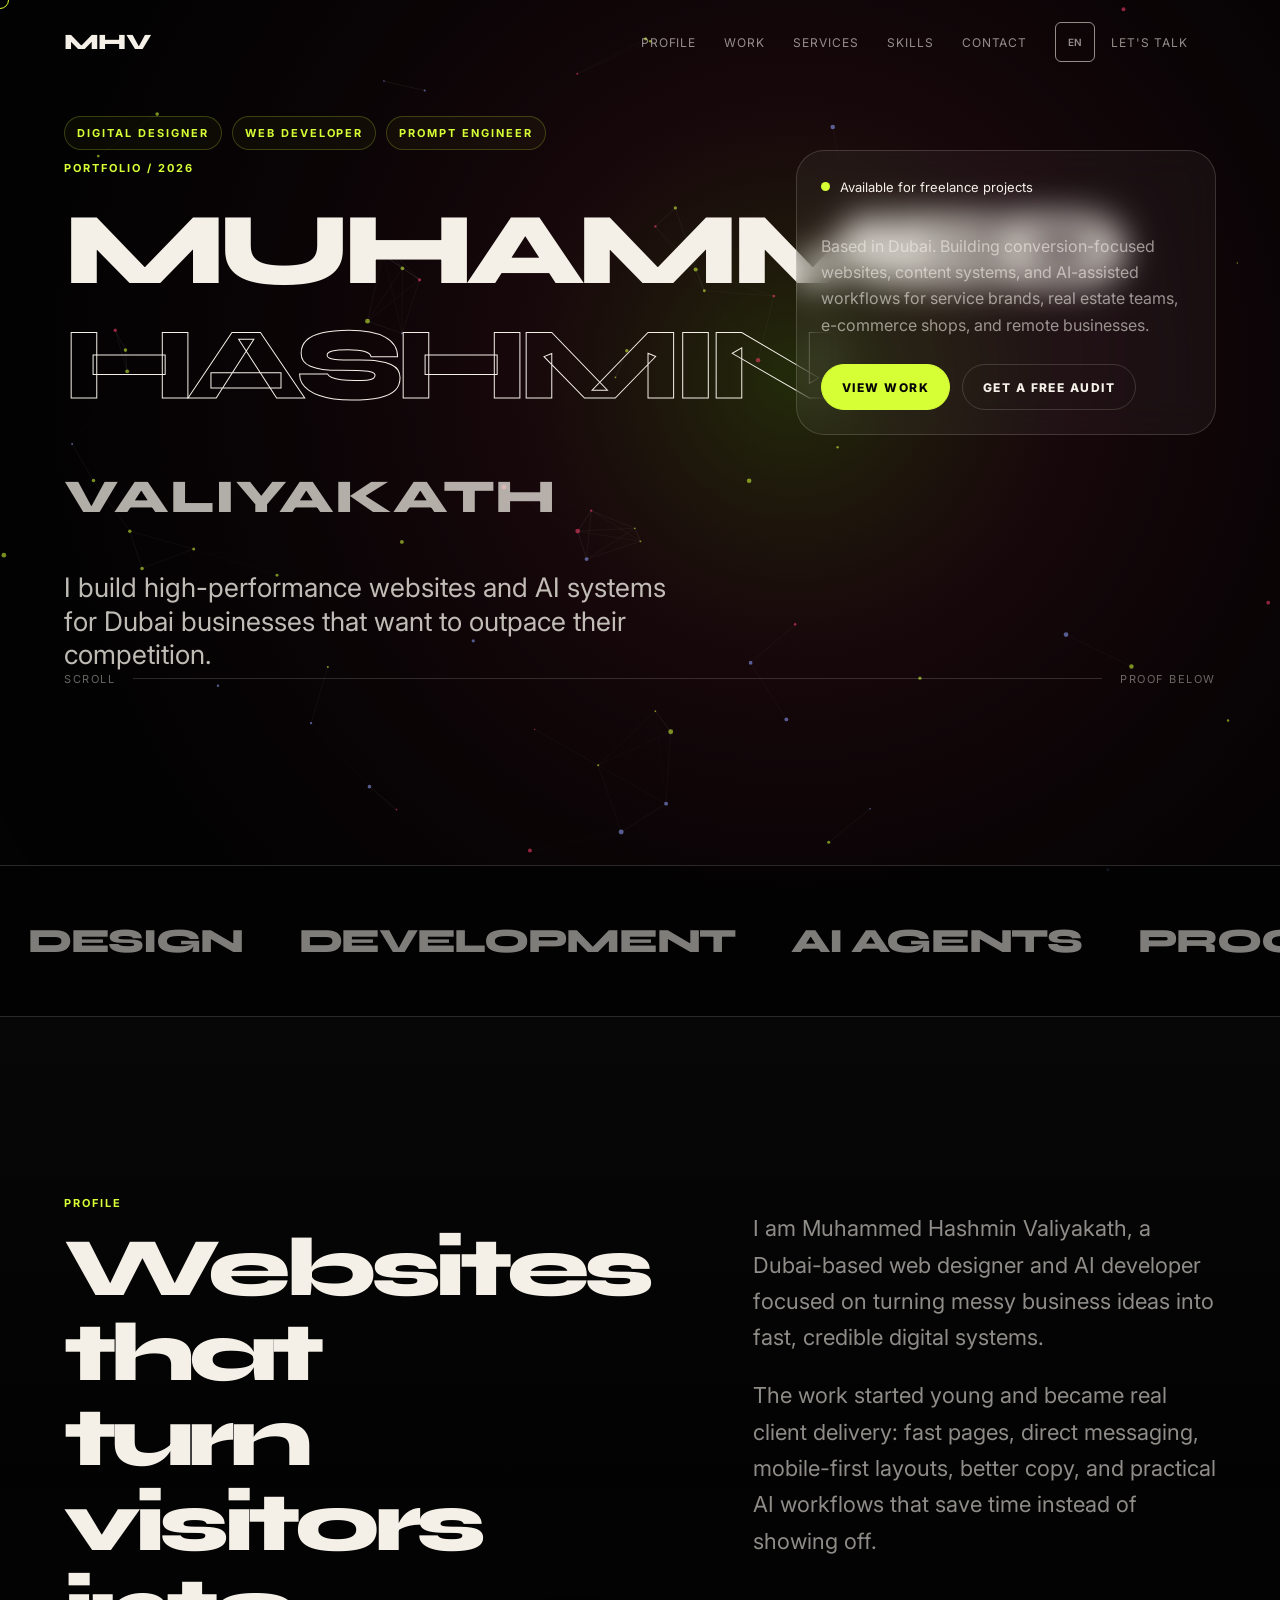
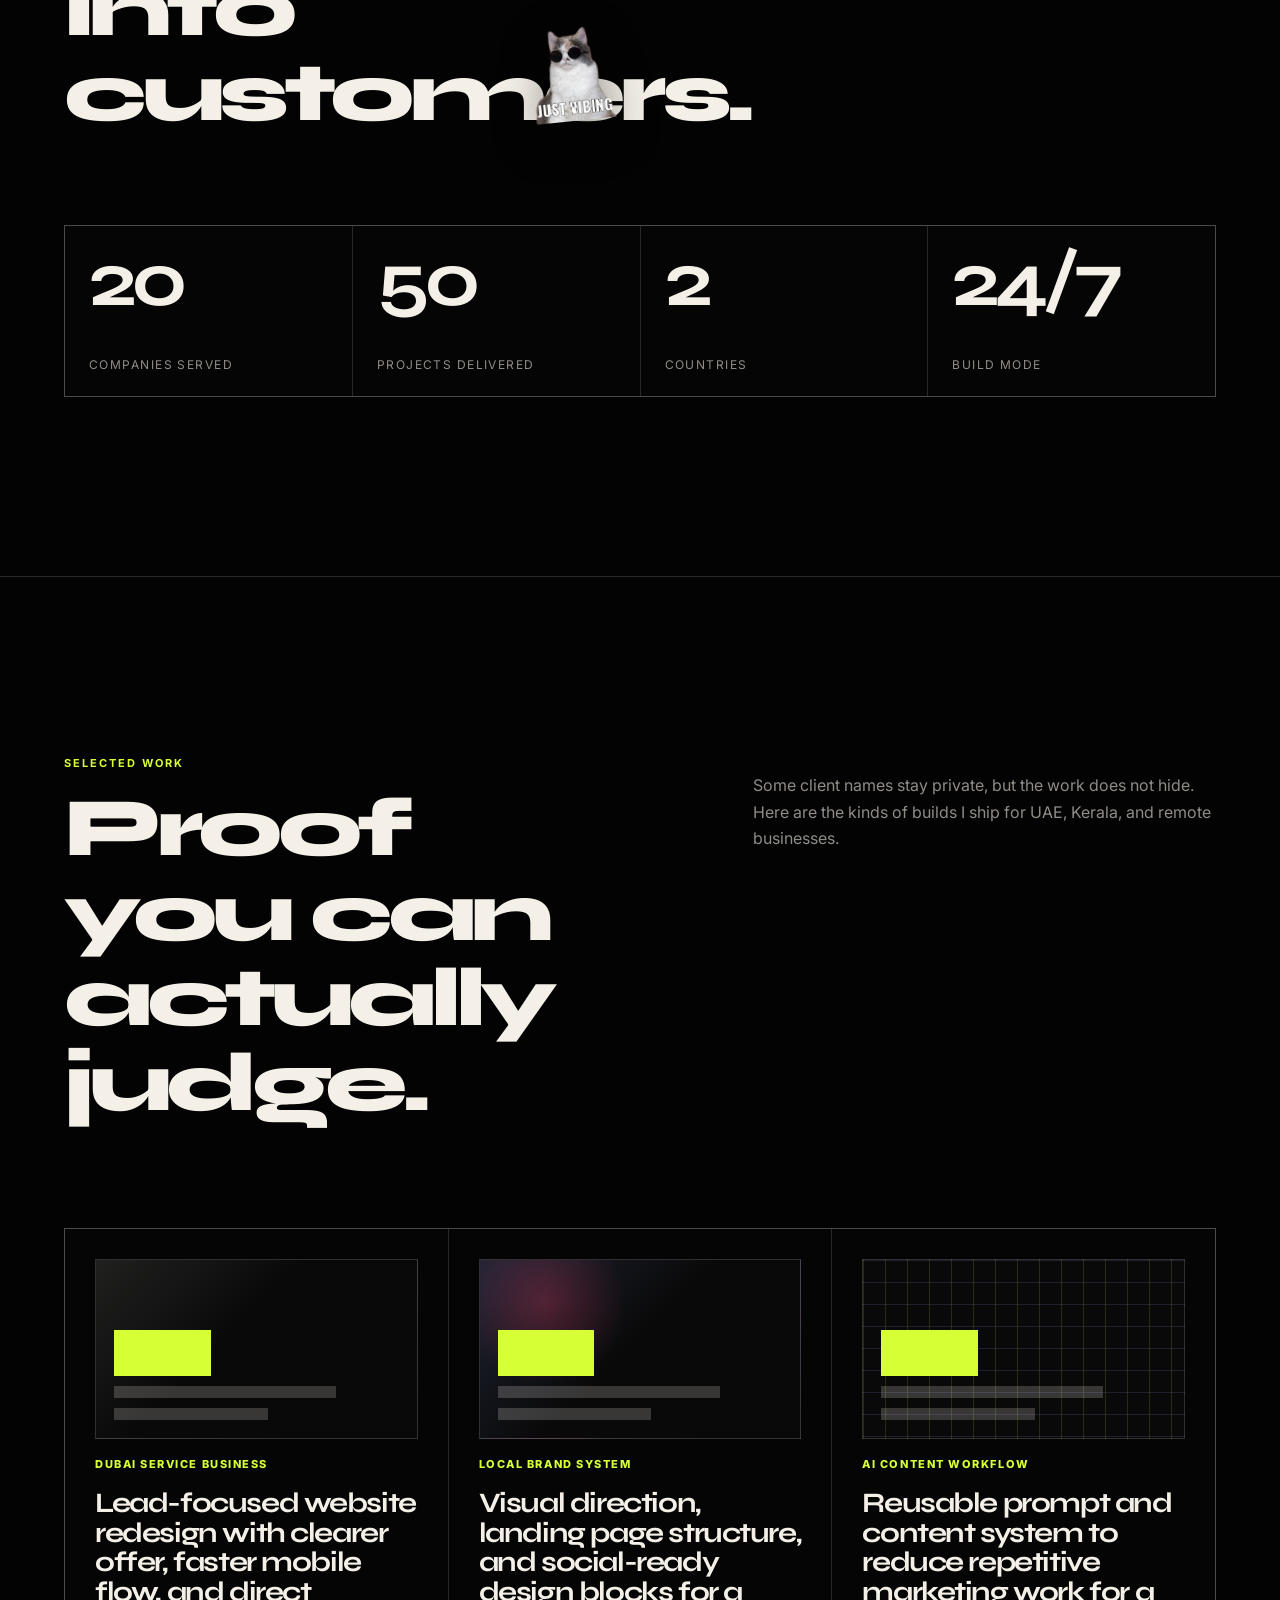
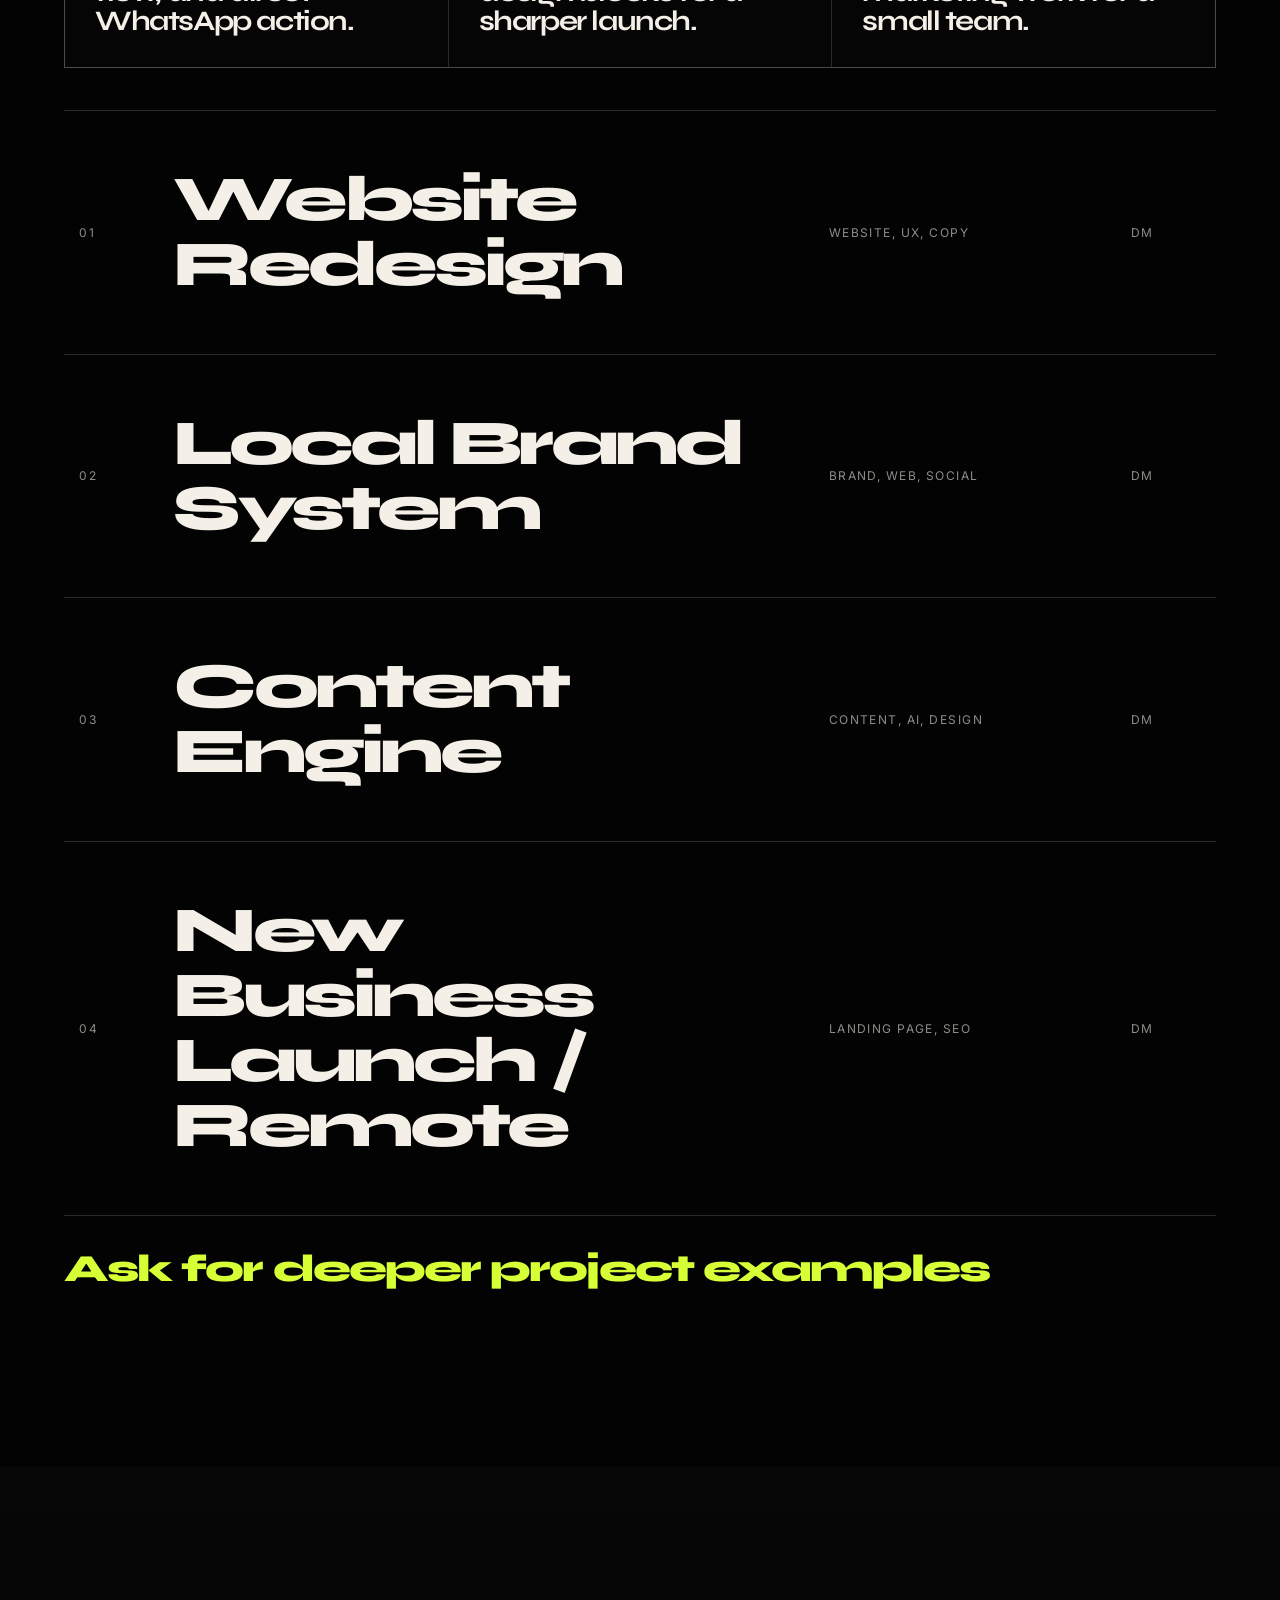
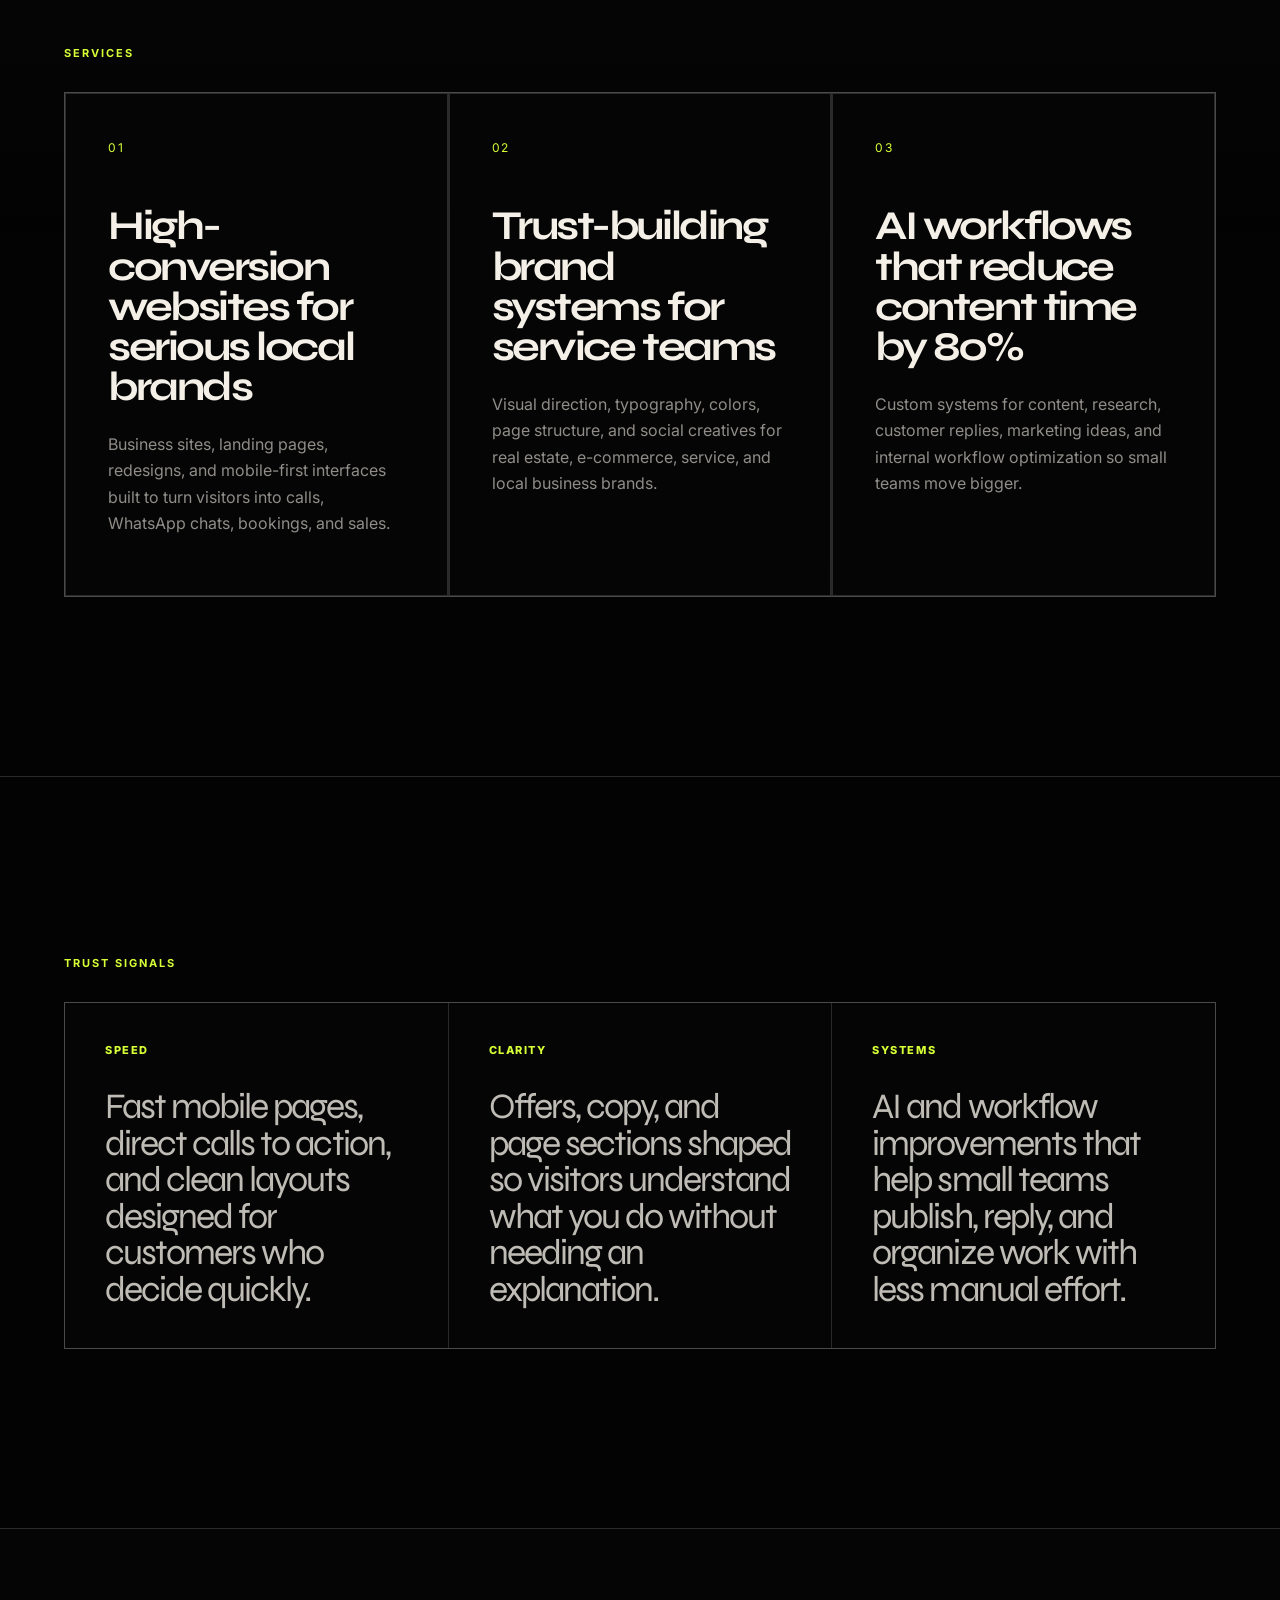
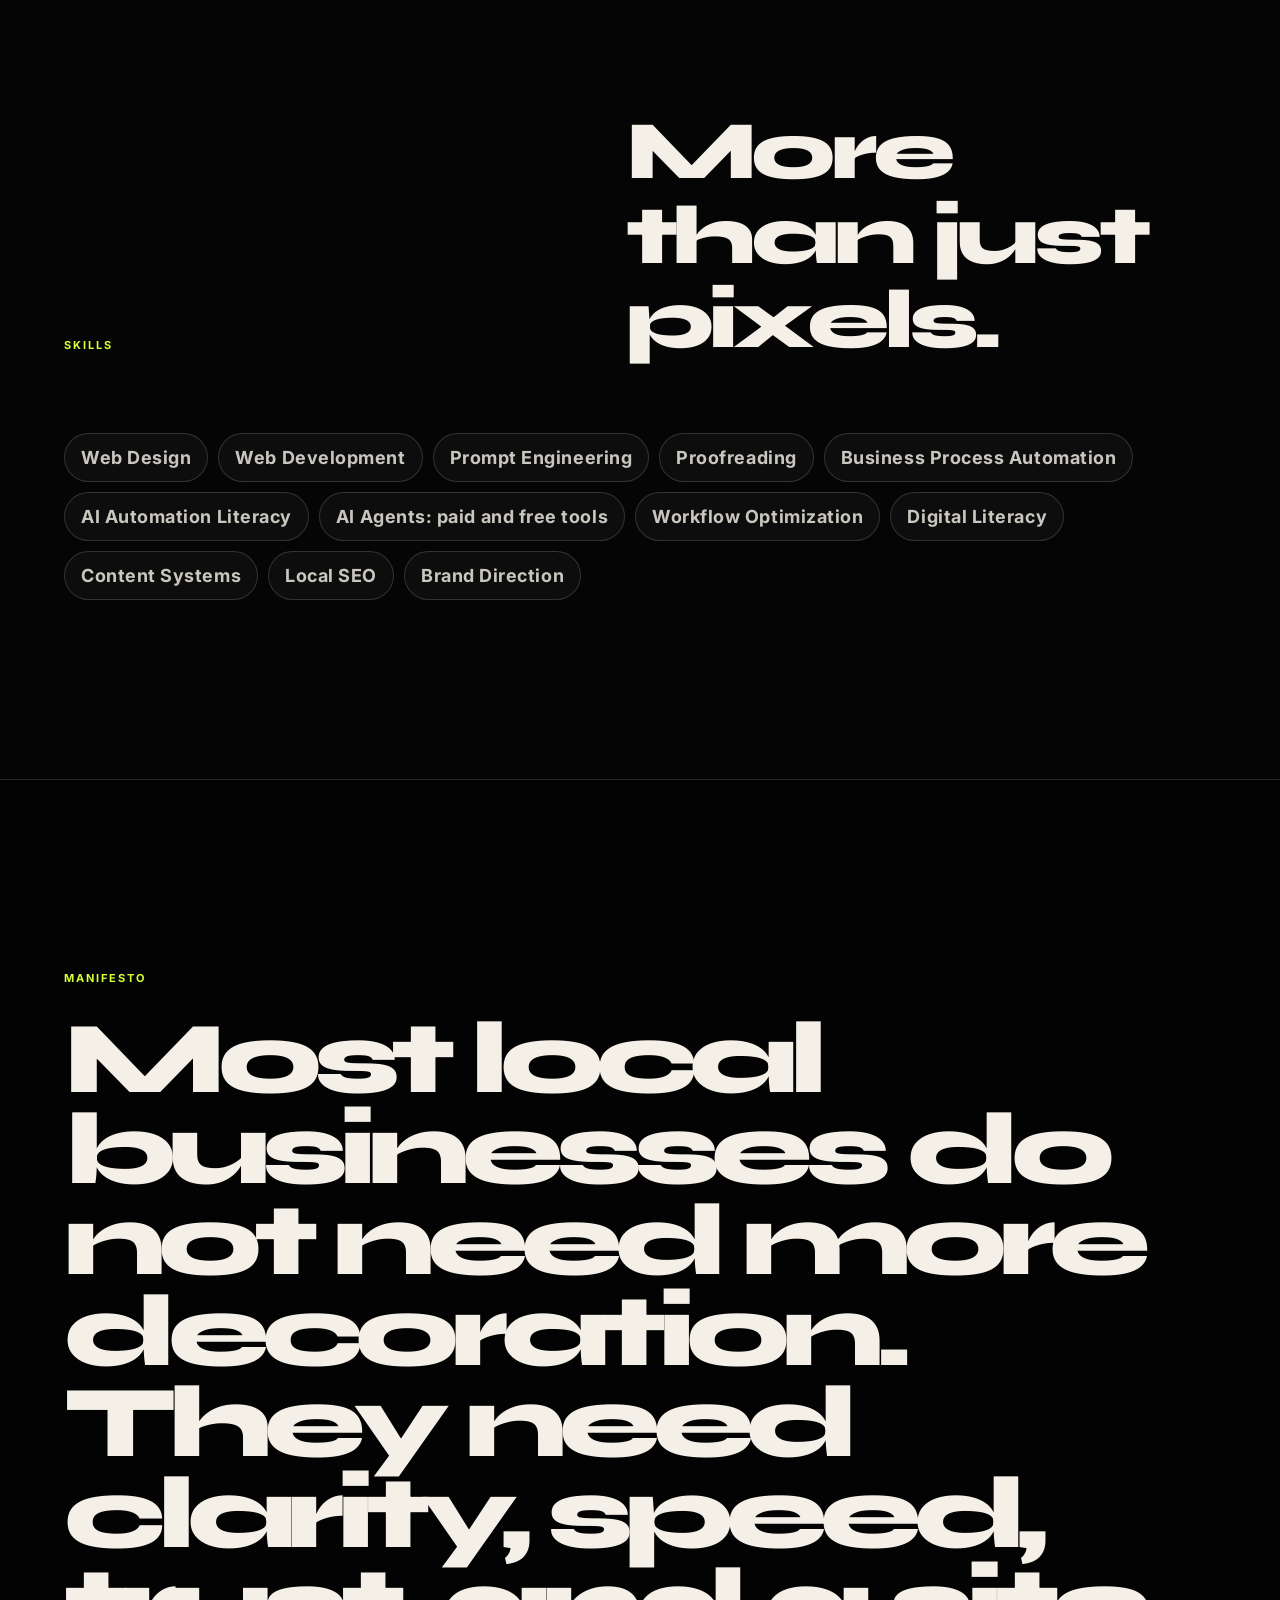
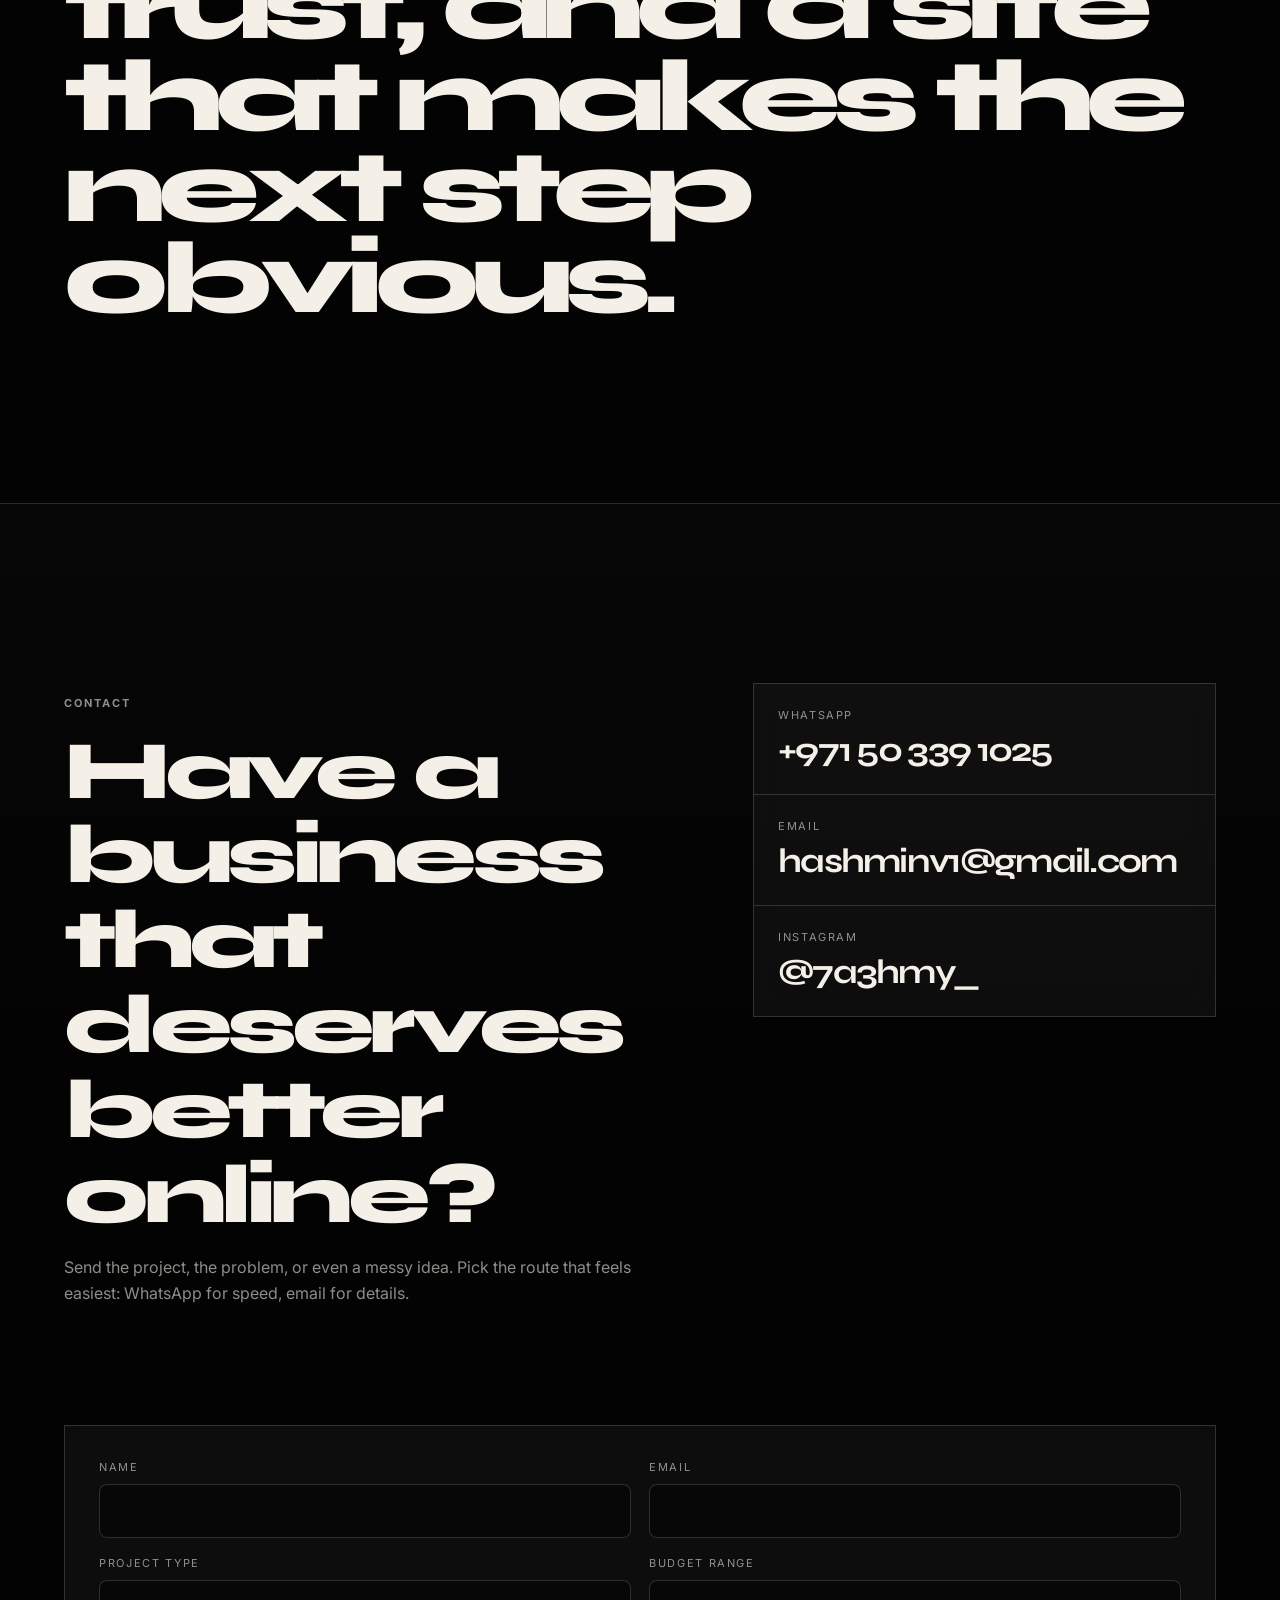
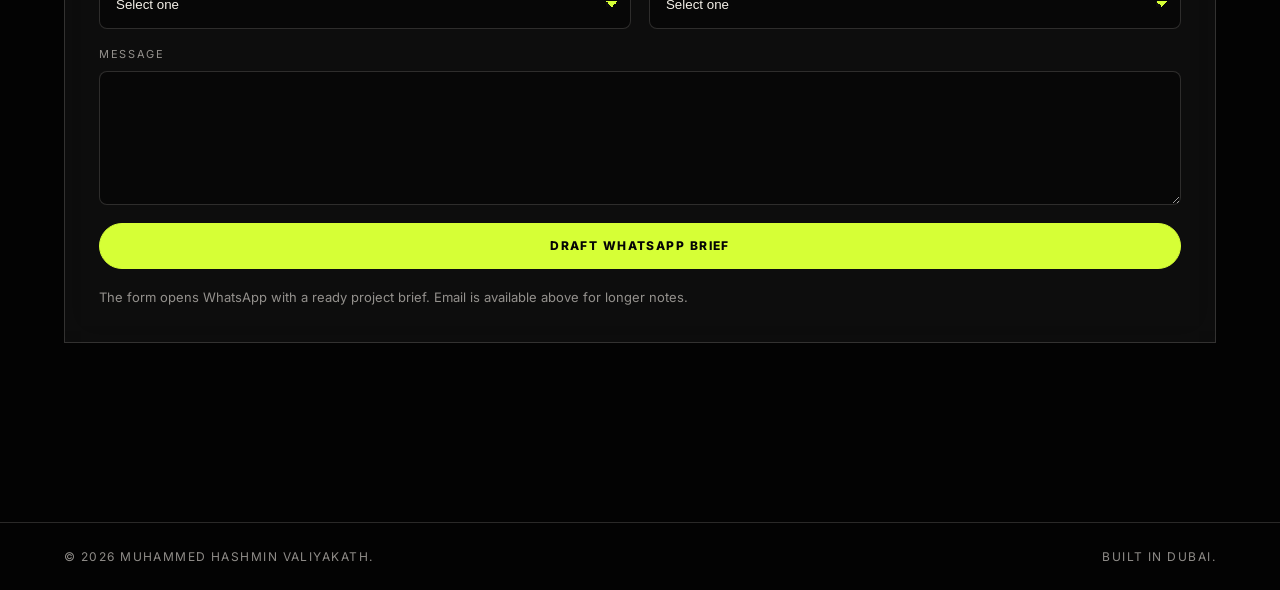
==== commit 074c07d0: "Improve Arabic localization and RTL layout" ====
--- a/index.html
+++ b/index.html
@@ -202,10 +202,10 @@
         </div>
       </div>
       <div class="stats-grid reveal">
-        <div><strong data-count="20">0</strong><span>Companies served</span></div>
-        <div><strong data-count="50">0</strong><span>Projects delivered</span></div>
-        <div><strong data-count="2">0</strong><span>Countries</span></div>
-        <div><strong>24/7</strong><span>Build mode</span></div>
+        <div><strong data-count="20">0</strong><span data-en="Companies served" data-ar="شركة تم خدمتها">Companies served</span></div>
+        <div><strong data-count="50">0</strong><span data-en="Projects delivered" data-ar="مشروعاً تم تسليمه">Projects delivered</span></div>
+        <div><strong data-count="2">0</strong><span data-en="Countries" data-ar="دولتان">Countries</span></div>
+        <div><strong>24/7</strong><span data-en="Build mode" data-ar="وضع البناء">Build mode</span></div>
       </div>
     </section>
 
@@ -223,22 +223,22 @@
           <div class="proof-screen proof-screen-web">
             <span></span><span></span><span></span>
           </div>
-          <p>Dubai service business</p>
-          <h3>Lead-focused website redesign with clearer offer, faster mobile flow, and direct WhatsApp action.</h3>
+          <p data-en="Dubai service business" data-ar="شركة خدمات في دبي">Dubai service business</p>
+          <h3 data-en="Lead-focused website redesign with clearer offer, faster mobile flow, and direct WhatsApp action." data-ar="إعادة تصميم موقع يركز على العملاء المحتملين مع عرض أوضح وتجربة جوال أسرع وإجراء مباشر عبر واتس آب.">Lead-focused website redesign with clearer offer, faster mobile flow, and direct WhatsApp action.</h3>
         </article>
         <article class="proof-card">
           <div class="proof-screen proof-screen-brand">
             <span></span><span></span><span></span>
           </div>
-          <p>Local brand system</p>
-          <h3>Visual direction, landing page structure, and social-ready design blocks for a sharper launch.</h3>
+          <p data-en="Local brand system" data-ar="نظام علامة محلية">Local brand system</p>
+          <h3 data-en="Visual direction, landing page structure, and social-ready design blocks for a sharper launch." data-ar="اتجاه بصري وهيكل صفحة هبوط وكتل تصميم جاهزة للتواصل الاجتماعي من أجل إطلاق أقوى.">Visual direction, landing page structure, and social-ready design blocks for a sharper launch.</h3>
         </article>
         <article class="proof-card">
           <div class="proof-screen proof-screen-ai">
             <span></span><span></span><span></span>
           </div>
-          <p>AI content workflow</p>
-          <h3>Reusable prompt and content system to reduce repetitive marketing work for a small team.</h3>
+          <p data-en="AI content workflow" data-ar="سير عمل محتوى بالذكاء الاصطناعي">AI content workflow</p>
+          <h3 data-en="Reusable prompt and content system to reduce repetitive marketing work for a small team." data-ar="نظام أوامر ومحتوى قابل لإعادة الاستخدام لتقليل العمل التسويقي المتكرر لفريق صغير.">Reusable prompt and content system to reduce repetitive marketing work for a small team.</h3>
         </article>
       </div>
 
@@ -246,37 +246,37 @@
         <article class="project-row reveal" data-preview="01">
           <a href="#contact" aria-label="Discuss a website redesign project">
             <span class="project-index">01</span>
-            <span class="project-name">Website Redesign</span>
-            <span class="project-type">Website, UX, Copy</span>
-            <span class="project-arrow">DM</span>
+            <span class="project-name" data-en="Website Redesign" data-ar="إعادة تصميم موقع">Website Redesign</span>
+            <span class="project-type" data-en="Website, UX, Copy" data-ar="موقع، تجربة مستخدم، كتابة">Website, UX, Copy</span>
+            <span class="project-arrow" data-en="DM" data-ar="راسلني">DM</span>
           </a>
         </article>
         <article class="project-row reveal" data-preview="02">
           <a href="#contact" aria-label="Discuss a local brand system project">
             <span class="project-index">02</span>
-            <span class="project-name">Local Brand System</span>
-            <span class="project-type">Brand, Web, Social</span>
-            <span class="project-arrow">DM</span>
+            <span class="project-name" data-en="Local Brand System" data-ar="نظام علامة محلية">Local Brand System</span>
+            <span class="project-type" data-en="Brand, Web, Social" data-ar="علامة، ويب، تواصل اجتماعي">Brand, Web, Social</span>
+            <span class="project-arrow" data-en="DM" data-ar="راسلني">DM</span>
           </a>
         </article>
         <article class="project-row reveal" data-preview="03">
           <a href="#contact" aria-label="Discuss a UAE content project">
             <span class="project-index">03</span>
-            <span class="project-name">Content Engine</span>
-            <span class="project-type">Content, AI, Design</span>
-            <span class="project-arrow">DM</span>
+            <span class="project-name" data-en="Content Engine" data-ar="محرك محتوى">Content Engine</span>
+            <span class="project-type" data-en="Content, AI, Design" data-ar="محتوى، ذكاء اصطناعي، تصميم">Content, AI, Design</span>
+            <span class="project-arrow" data-en="DM" data-ar="راسلني">DM</span>
           </a>
         </article>
         <article class="project-row reveal" data-preview="04">
           <a href="#contact" aria-label="Discuss a new business website project">
             <span class="project-index">04</span>
-            <span class="project-name">New Business Launch / Remote</span>
-            <span class="project-type">Landing Page, SEO</span>
-            <span class="project-arrow">DM</span>
+            <span class="project-name" data-en="New Business Launch / Remote" data-ar="إطلاق عمل جديد / عن بُعد">New Business Launch / Remote</span>
+            <span class="project-type" data-en="Landing Page, SEO" data-ar="صفحة هبوط، تحسين البحث">Landing Page, SEO</span>
+            <span class="project-arrow" data-en="DM" data-ar="راسلني">DM</span>
           </a>
         </article>
       </div>
-      <a class="work-dm reveal" href="https://api.whatsapp.com/send/?phone=971503391025&text=Send%20me%20project%20examples%20for%20a%20website%20or%20AI%20workflow." target="_blank" rel="noopener noreferrer">
+      <a class="work-dm reveal" href="https://api.whatsapp.com/send/?phone=971503391025&text=Send%20me%20project%20examples%20for%20a%20website%20or%20AI%20workflow." target="_blank" rel="noopener noreferrer" data-en="Ask for deeper project examples" data-ar="اطلب أمثلة أعمق للمشاريع">
         Ask for deeper project examples
       </a>
       <div class="preview-card" id="previewCard" aria-hidden="true">
@@ -307,19 +307,19 @@
     </section>
 
     <section class="section-pad proof" id="proof">
-      <div class="section-label reveal">Trust Signals</div>
+      <div class="section-label reveal" data-en="Trust Signals" data-ar="إشارات الثقة">Trust Signals</div>
       <div class="testimonial-grid reveal">
         <article>
-          <span>Speed</span>
-          <p>Fast mobile pages, direct calls to action, and clean layouts designed for customers who decide quickly.</p>
+          <span data-en="Speed" data-ar="السرعة">Speed</span>
+          <p data-en="Fast mobile pages, direct calls to action, and clean layouts designed for customers who decide quickly." data-ar="صفحات جوال سريعة ودعوات مباشرة لاتخاذ إجراء وتخطيطات نظيفة مصممة للعملاء الذين يقررون بسرعة.">Fast mobile pages, direct calls to action, and clean layouts designed for customers who decide quickly.</p>
         </article>
         <article>
-          <span>Clarity</span>
-          <p>Offers, copy, and page sections shaped so visitors understand what you do without needing an explanation.</p>
+          <span data-en="Clarity" data-ar="الوضوح">Clarity</span>
+          <p data-en="Offers, copy, and page sections shaped so visitors understand what you do without needing an explanation." data-ar="عروض ونصوص وأقسام صفحة مصاغة حتى يفهم الزوار ما تقدمه دون الحاجة إلى شرح إضافي.">Offers, copy, and page sections shaped so visitors understand what you do without needing an explanation.</p>
         </article>
         <article>
-          <span>Systems</span>
-          <p>AI and workflow improvements that help small teams publish, reply, and organize work with less manual effort.</p>
+          <span data-en="Systems" data-ar="الأنظمة">Systems</span>
+          <p data-en="AI and workflow improvements that help small teams publish, reply, and organize work with less manual effort." data-ar="تحسينات في الذكاء الاصطناعي وسير العمل تساعد الفرق الصغيرة على النشر والرد وتنظيم العمل بجهد يدوي أقل.">AI and workflow improvements that help small teams publish, reply, and organize work with less manual effort.</p>
         </article>
       </div>
     </section>
@@ -361,60 +361,60 @@
       </div>
       <div class="contact-panel reveal">
         <a href="https://api.whatsapp.com/send/?phone=971503391025" target="_blank" rel="noopener noreferrer">
-          <span>WhatsApp</span>
+          <span data-en="WhatsApp" data-ar="واتس آب">WhatsApp</span>
           <strong>+971 50 339 1025</strong>
         </a>
         <a href="mailto:hashminv1@gmail.com">
-          <span>Email</span>
+          <span data-en="Email" data-ar="البريد الإلكتروني">Email</span>
           <strong>hashminv1@gmail.com</strong>
         </a>
         <a href="https://www.instagram.com/7a3hmy_/" target="_blank" rel="noopener noreferrer">
-          <span>Instagram</span>
+          <span data-en="Instagram" data-ar="إنستغرام">Instagram</span>
           <strong>@7a3hmy_</strong>
         </a>
       </div>
       <form class="contact-form reveal" id="contactForm">
         <label>
-          <span>Name</span>
+          <span data-en="Name" data-ar="الاسم">Name</span>
           <input type="text" name="name" autocomplete="name" required>
         </label>
         <label>
-          <span>Email</span>
+          <span data-en="Email" data-ar="البريد الإلكتروني">Email</span>
           <input type="email" name="email" autocomplete="email" required>
         </label>
         <label>
-          <span>Project Type</span>
+          <span data-en="Project Type" data-ar="نوع المشروع">Project Type</span>
           <select name="projectType" required>
-            <option value="">Select one</option>
-            <option>Website / landing page</option>
-            <option>Redesign / conversion fix</option>
-            <option>Brand system</option>
-            <option>AI workflow / automation</option>
+            <option value="" data-en="Select one" data-ar="اختر واحداً">Select one</option>
+            <option data-en="Website / landing page" data-ar="موقع / صفحة هبوط">Website / landing page</option>
+            <option data-en="Redesign / conversion fix" data-ar="إعادة تصميم / تحسين التحويل">Redesign / conversion fix</option>
+            <option data-en="Brand system" data-ar="نظام علامة تجارية">Brand system</option>
+            <option data-en="AI workflow / automation" data-ar="سير عمل ذكاء اصطناعي / أتمتة">AI workflow / automation</option>
           </select>
         </label>
         <label>
-          <span>Budget Range</span>
+          <span data-en="Budget Range" data-ar="نطاق الميزانية">Budget Range</span>
           <select name="budget" required>
-            <option value="">Select one</option>
-            <option>Under AED 1,000</option>
-            <option>AED 1,000 - 3,000</option>
-            <option>AED 3,000 - 7,000</option>
-            <option>AED 7,000+</option>
+            <option value="" data-en="Select one" data-ar="اختر واحداً">Select one</option>
+            <option data-en="Under AED 1,000" data-ar="أقل من 1,000 درهم">Under AED 1,000</option>
+            <option data-en="AED 1,000 - 3,000" data-ar="1,000 - 3,000 درهم">AED 1,000 - 3,000</option>
+            <option data-en="AED 3,000 - 7,000" data-ar="3,000 - 7,000 درهم">AED 3,000 - 7,000</option>
+            <option data-en="AED 7,000+" data-ar="أكثر من 7,000 درهم">AED 7,000+</option>
           </select>
         </label>
         <label>
-          <span>Message</span>
+          <span data-en="Message" data-ar="الرسالة">Message</span>
           <textarea name="message" rows="5" required></textarea>
         </label>
-        <button class="button button-solid" type="submit">Draft WhatsApp Brief</button>
-        <p class="form-note" id="formNote">The form opens WhatsApp with a ready project brief. Email is available above for longer notes.</p>
+        <button class="button button-solid" type="submit" data-en="Draft WhatsApp Brief" data-ar="جهز ملخص واتس آب">Draft WhatsApp Brief</button>
+        <p class="form-note" id="formNote" data-en="The form opens WhatsApp with a ready project brief. Email is available above for longer notes." data-ar="يفتح النموذج واتس آب مع ملخص مشروع جاهز. البريد الإلكتروني متاح أعلاه للملاحظات الأطول.">The form opens WhatsApp with a ready project brief. Email is available above for longer notes.</p>
       </form>
     </section>
   </main>
 
   <footer class="site-footer">
-    <span>© 2026 Muhammed Hashmin Valiyakath.</span>
-    <span>Built in Dubai.</span>
+    <span data-en="© 2026 Muhammed Hashmin Valiyakath." data-ar="© 2026 محمد هاشمين فاليياكاث.">© 2026 Muhammed Hashmin Valiyakath.</span>
+    <span data-en="Built in Dubai." data-ar="صُنع في دبي.">Built in Dubai.</span>
   </footer>
 </body>
 </html>
--- a/style.css
+++ b/style.css
@@ -28,6 +28,10 @@
   color: var(--paper);
   font-family: var(--font-body);
   overflow-x: hidden;
+}
+
+html[dir="rtl"] body {
+  text-align: right;
 }
 
 body.menu-open {
@@ -178,6 +182,18 @@
   direction: rtl;
 }
 
+html[dir="rtl"] .site-header {
+  direction: rtl;
+}
+
+html[dir="rtl"] .desktop-nav,
+html[dir="rtl"] .header-controls,
+html[dir="rtl"] .hero-meta,
+html[dir="rtl"] .hero-actions,
+html[dir="rtl"] .availability {
+  flex-direction: row-reverse;
+}
+
 .menu-button {
   display: none;
   width: 44px;
@@ -224,6 +240,15 @@
 }
 
 .mobile-menu.is-open {
+  transform: translateX(0);
+}
+
+html[dir="rtl"] .mobile-menu {
+  transform: translateX(-100%);
+  text-align: right;
+}
+
+html[dir="rtl"] .mobile-menu.is-open {
   transform: translateX(0);
 }
 
@@ -458,6 +483,11 @@
   animation: ticker 24s linear infinite;
 }
 
+html[dir="rtl"] .ticker-track {
+  direction: rtl;
+  animation-direction: reverse;
+}
+
 .ticker span {
   padding: 19px 28px;
   color: rgba(244, 240, 232, 0.52);
@@ -506,6 +536,11 @@
   position: relative;
   max-width: 980px;
   padding-right: clamp(76px, 12vw, 132px);
+}
+
+html[dir="rtl"] .profile-title {
+  padding-right: 0;
+  padding-left: clamp(76px, 12vw, 132px);
 }
 
 .profile-title span {
@@ -521,6 +556,12 @@
   transform: rotate(-6deg);
   transform-origin: center;
   pointer-events: none;
+}
+
+html[dir="rtl"] .profile-title img {
+  right: auto;
+  left: clamp(2px, 2vw, 22px);
+  transform: rotate(6deg);
 }
 
 .profile-copy {
@@ -991,6 +1032,10 @@
   cursor: pointer;
 }
 
+html[dir="rtl"] .contact-form select {
+  background-position: 18px 50%, 12px 50%;
+}
+
 .contact-form select option {
   background: #080808;
   color: #f4f0e8;
@@ -1087,12 +1132,22 @@
     padding-right: 0;
   }
 
+  html[dir="rtl"] .profile-title {
+    padding-left: 0;
+  }
+
   .profile-title img {
     position: relative;
     right: auto;
     bottom: auto;
     width: clamp(54px, 18vw, 78px);
     margin-top: 12px;
+  }
+
+  html[dir="rtl"] .profile-title img {
+    position: relative;
+    left: auto;
+    right: auto;
   }
 
   .stats-grid div {
@@ -1189,6 +1244,11 @@
     padding-left: 18px;
   }
 
+  html[dir="rtl"] .project-row a:hover {
+    padding-left: clamp(4px, 1.2vw, 16px);
+    padding-right: 18px;
+  }
+
   .contact-panel a:hover {
     background: rgba(214, 255, 54, 0.055);
   }
@@ -1201,10 +1261,18 @@
     transform: translateX(6px);
   }
 
+  html[dir="rtl"] .hero-title:hover .name-line {
+    transform: translateX(-6px);
+  }
+
   .hero-title:hover .name-line-outline {
     color: transparent;
     -webkit-text-stroke-color: var(--acid);
     transform: translateX(18px);
+  }
+
+  html[dir="rtl"] .hero-title:hover .name-line-outline {
+    transform: translateX(-18px);
   }
 
   .hero-title:hover .name-line::after {
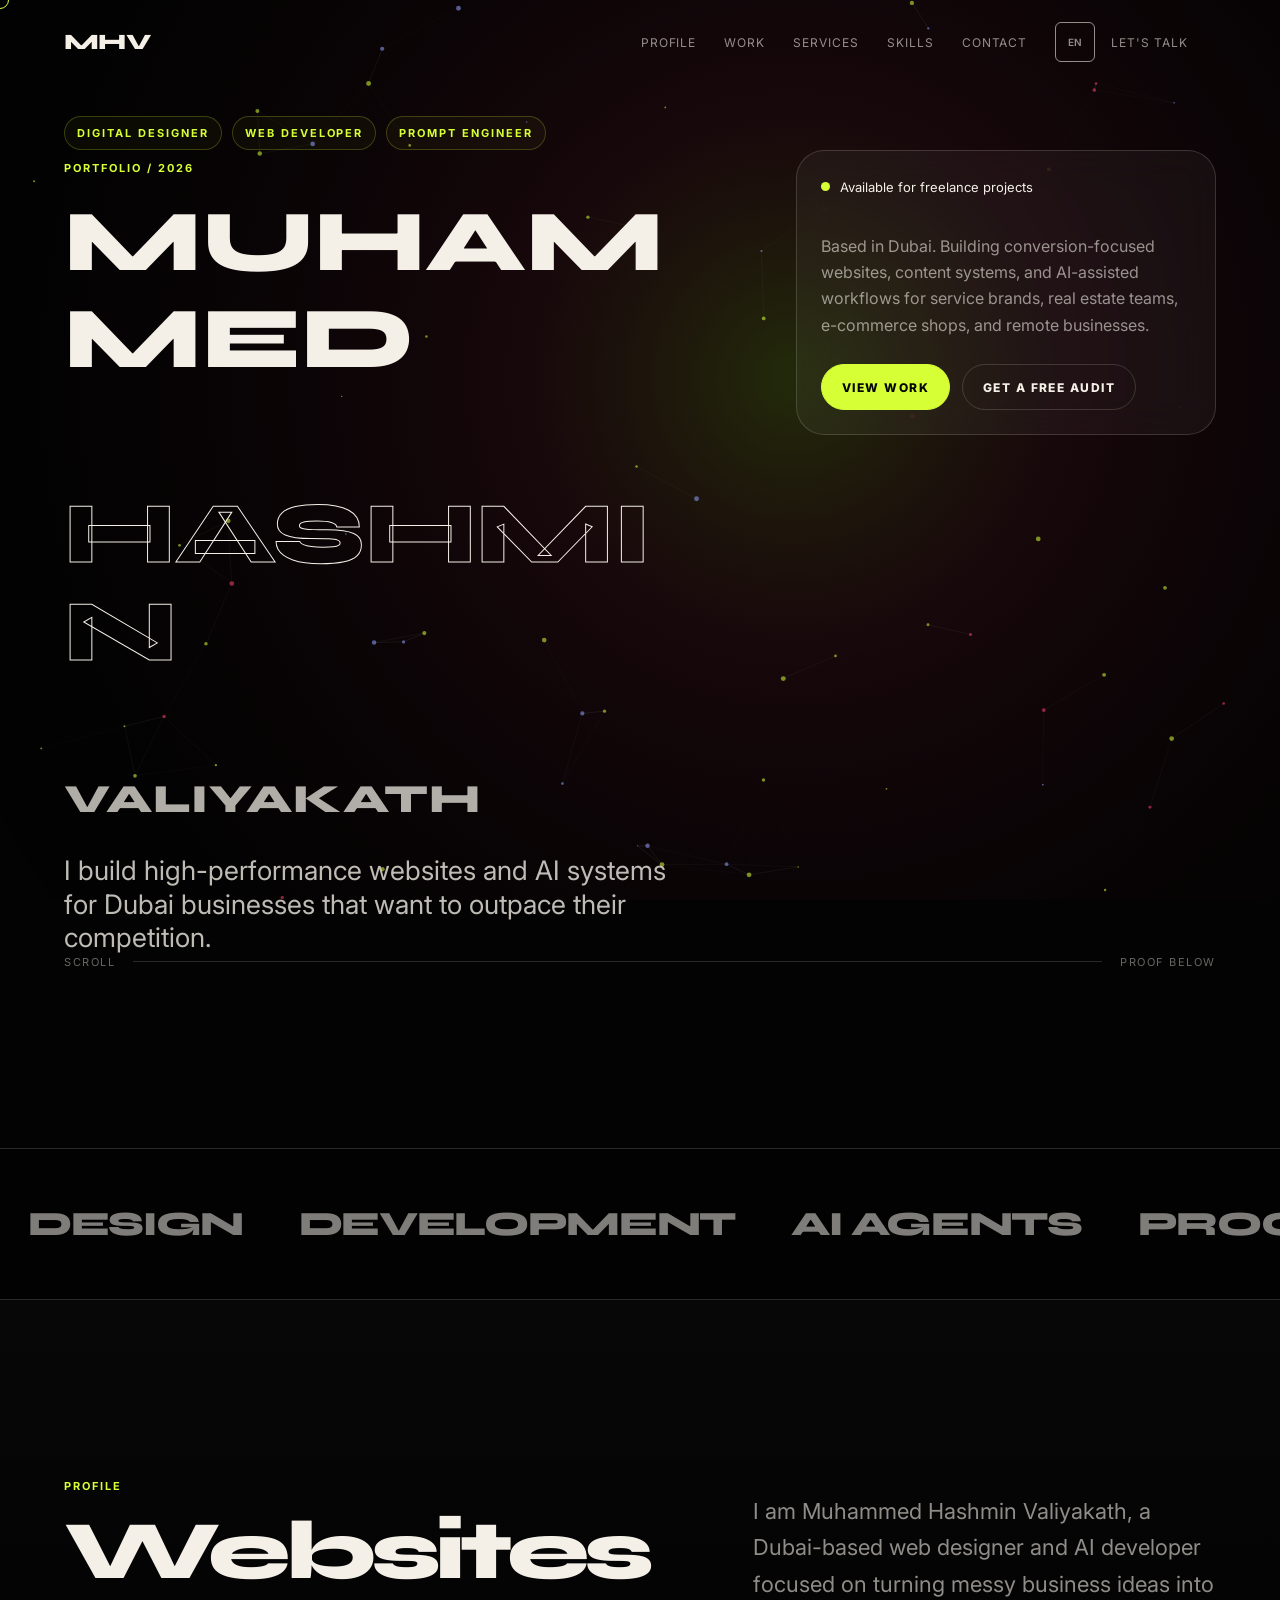
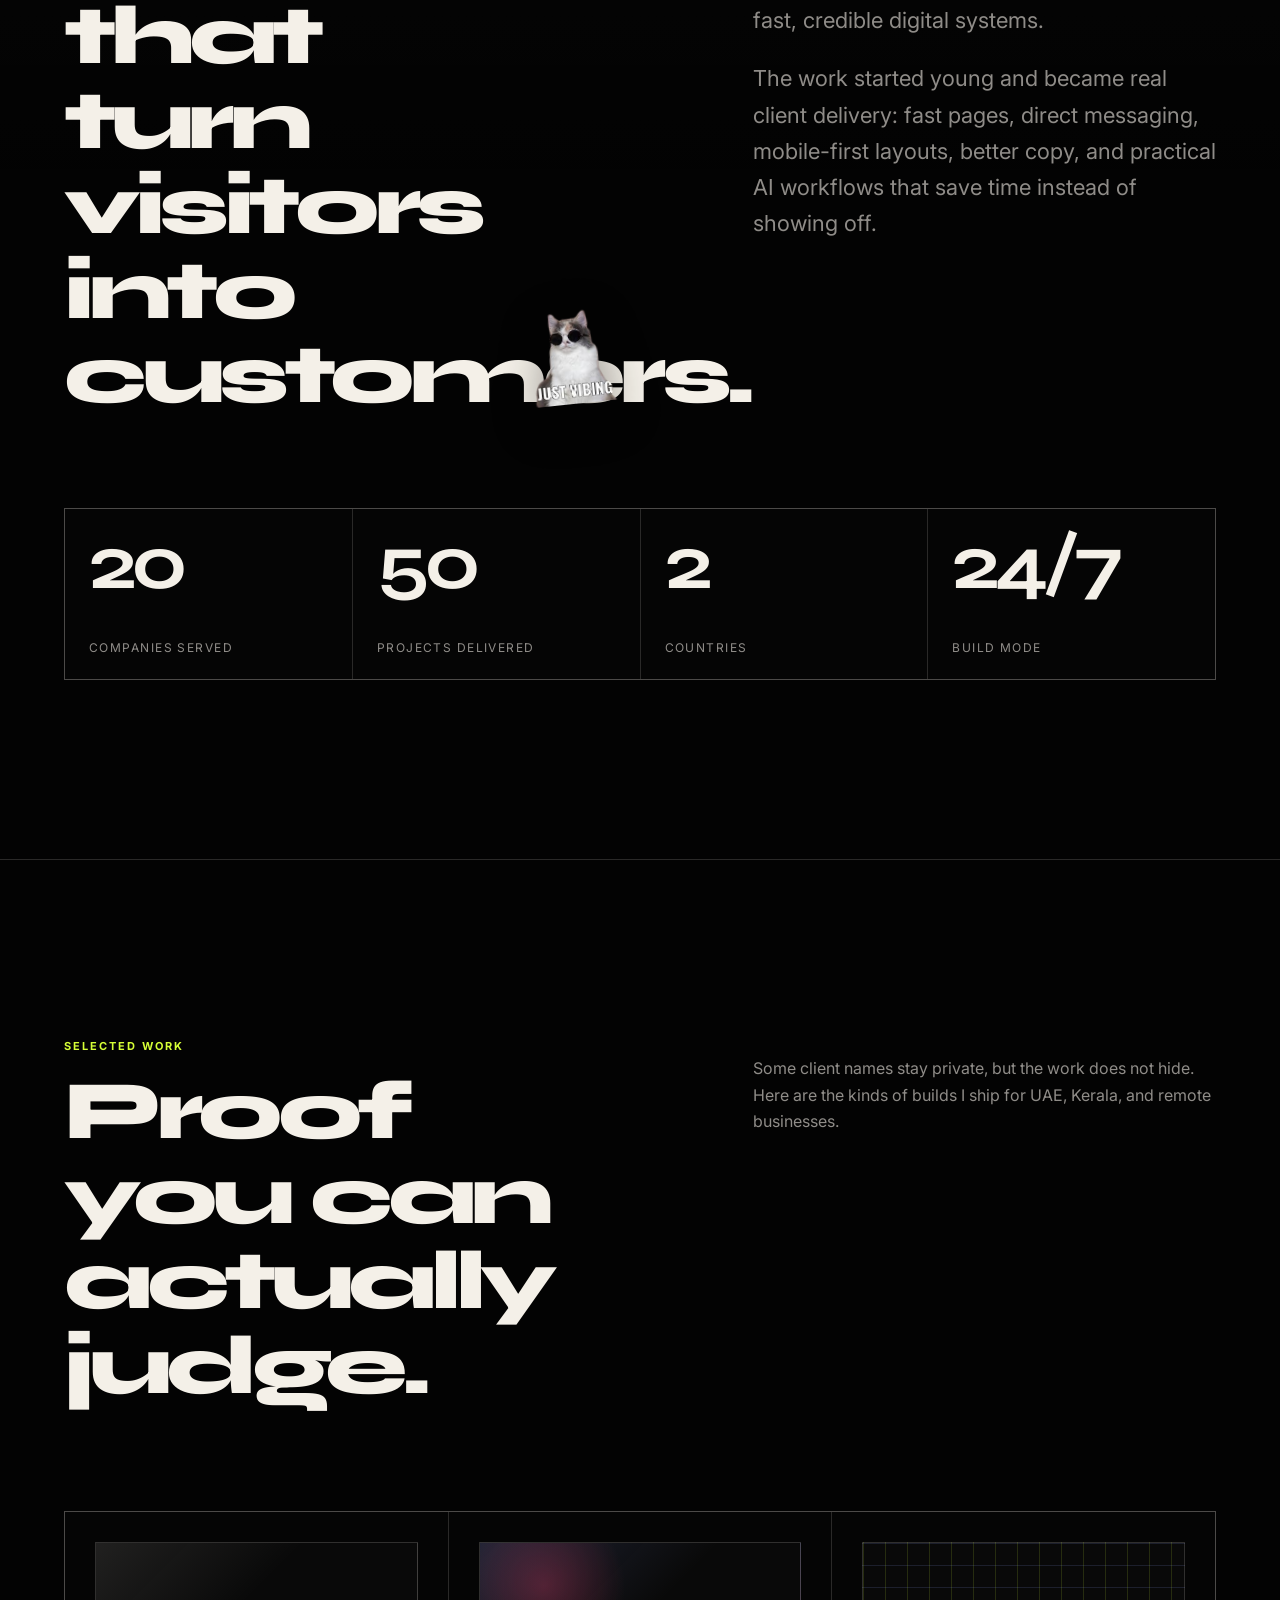
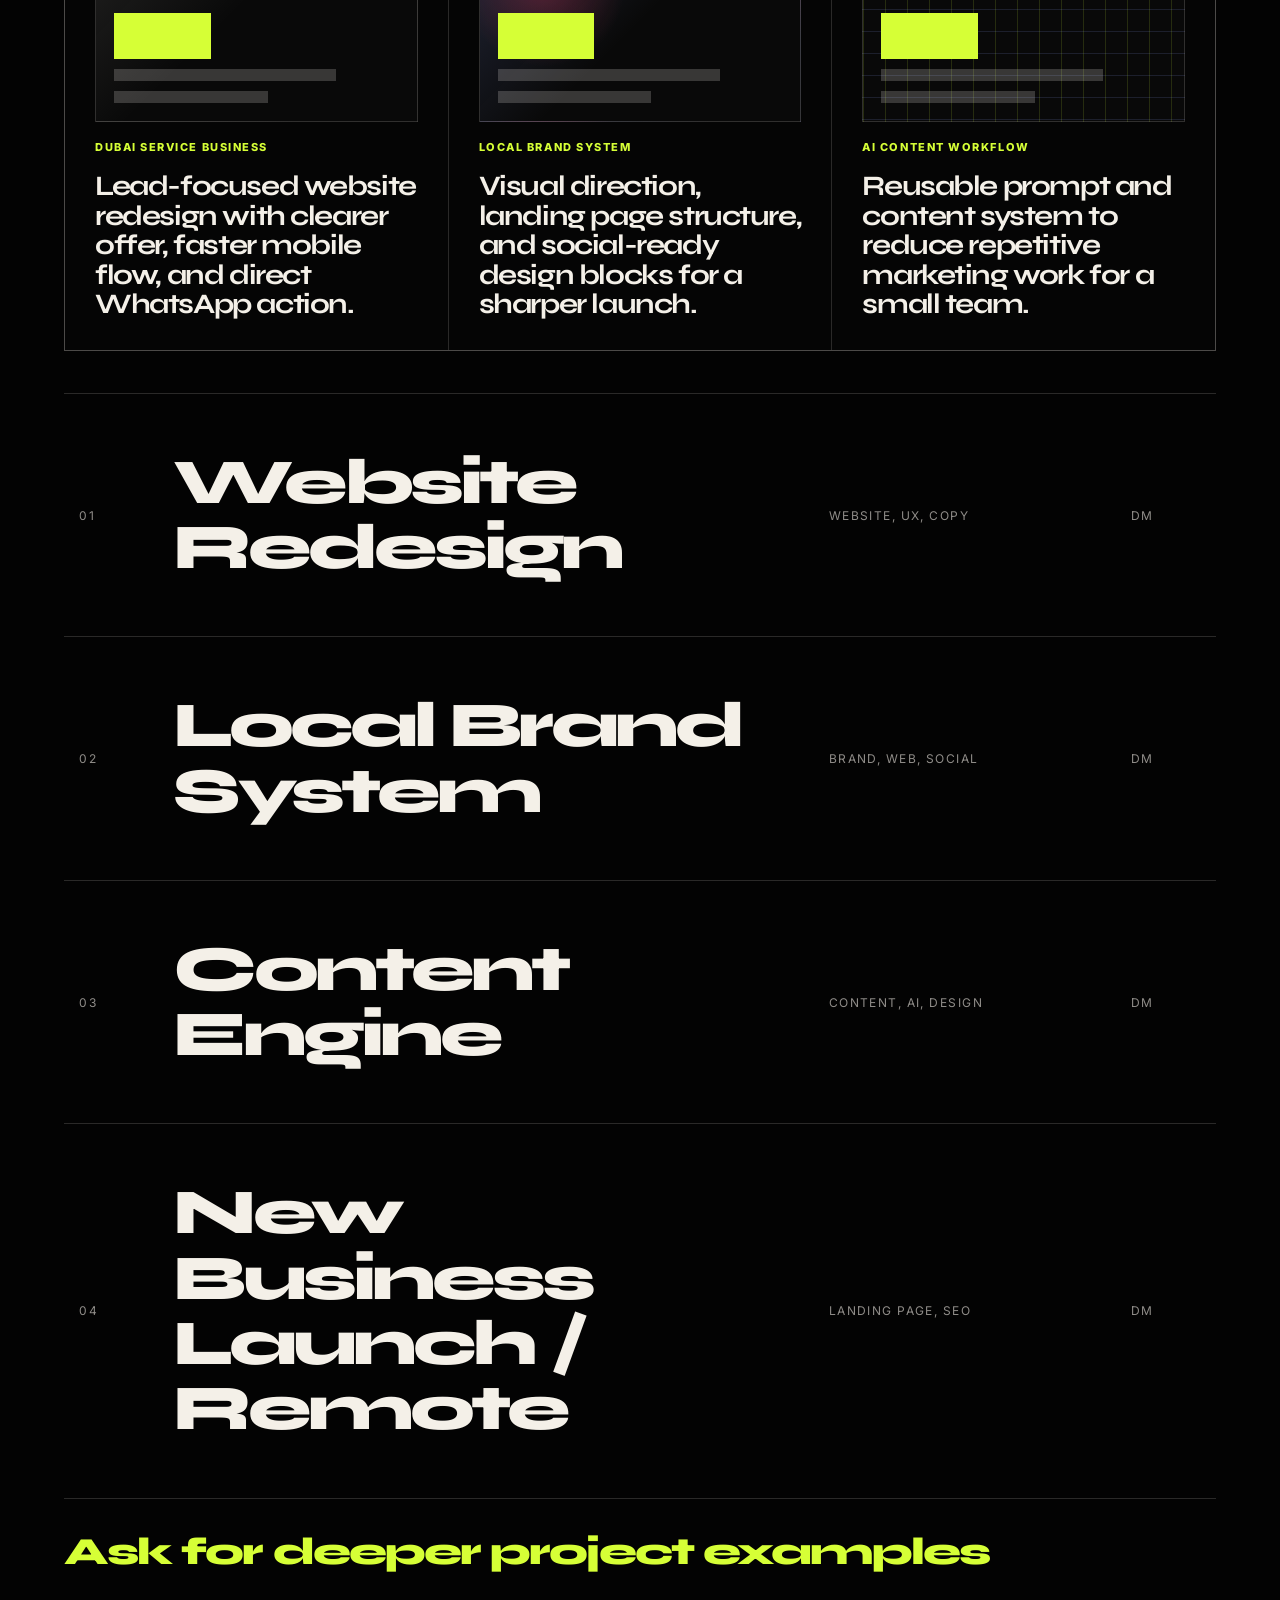
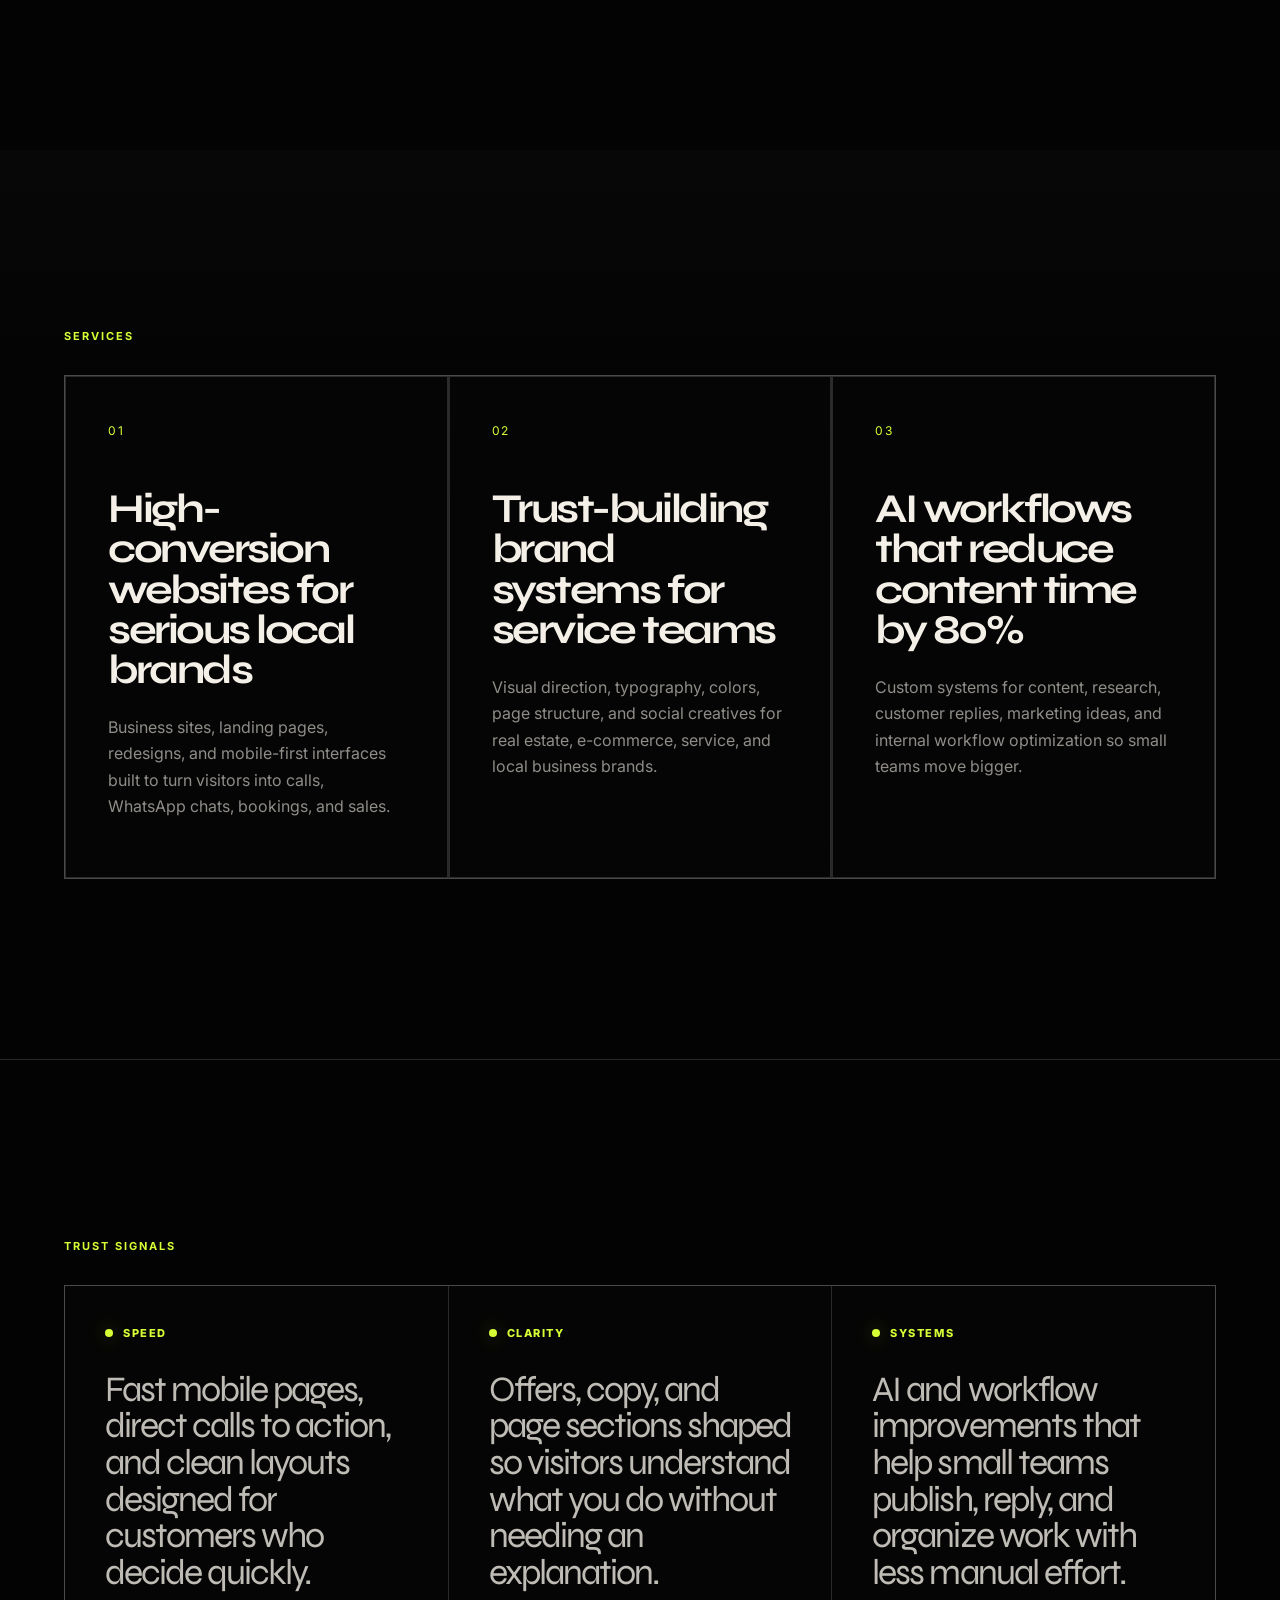
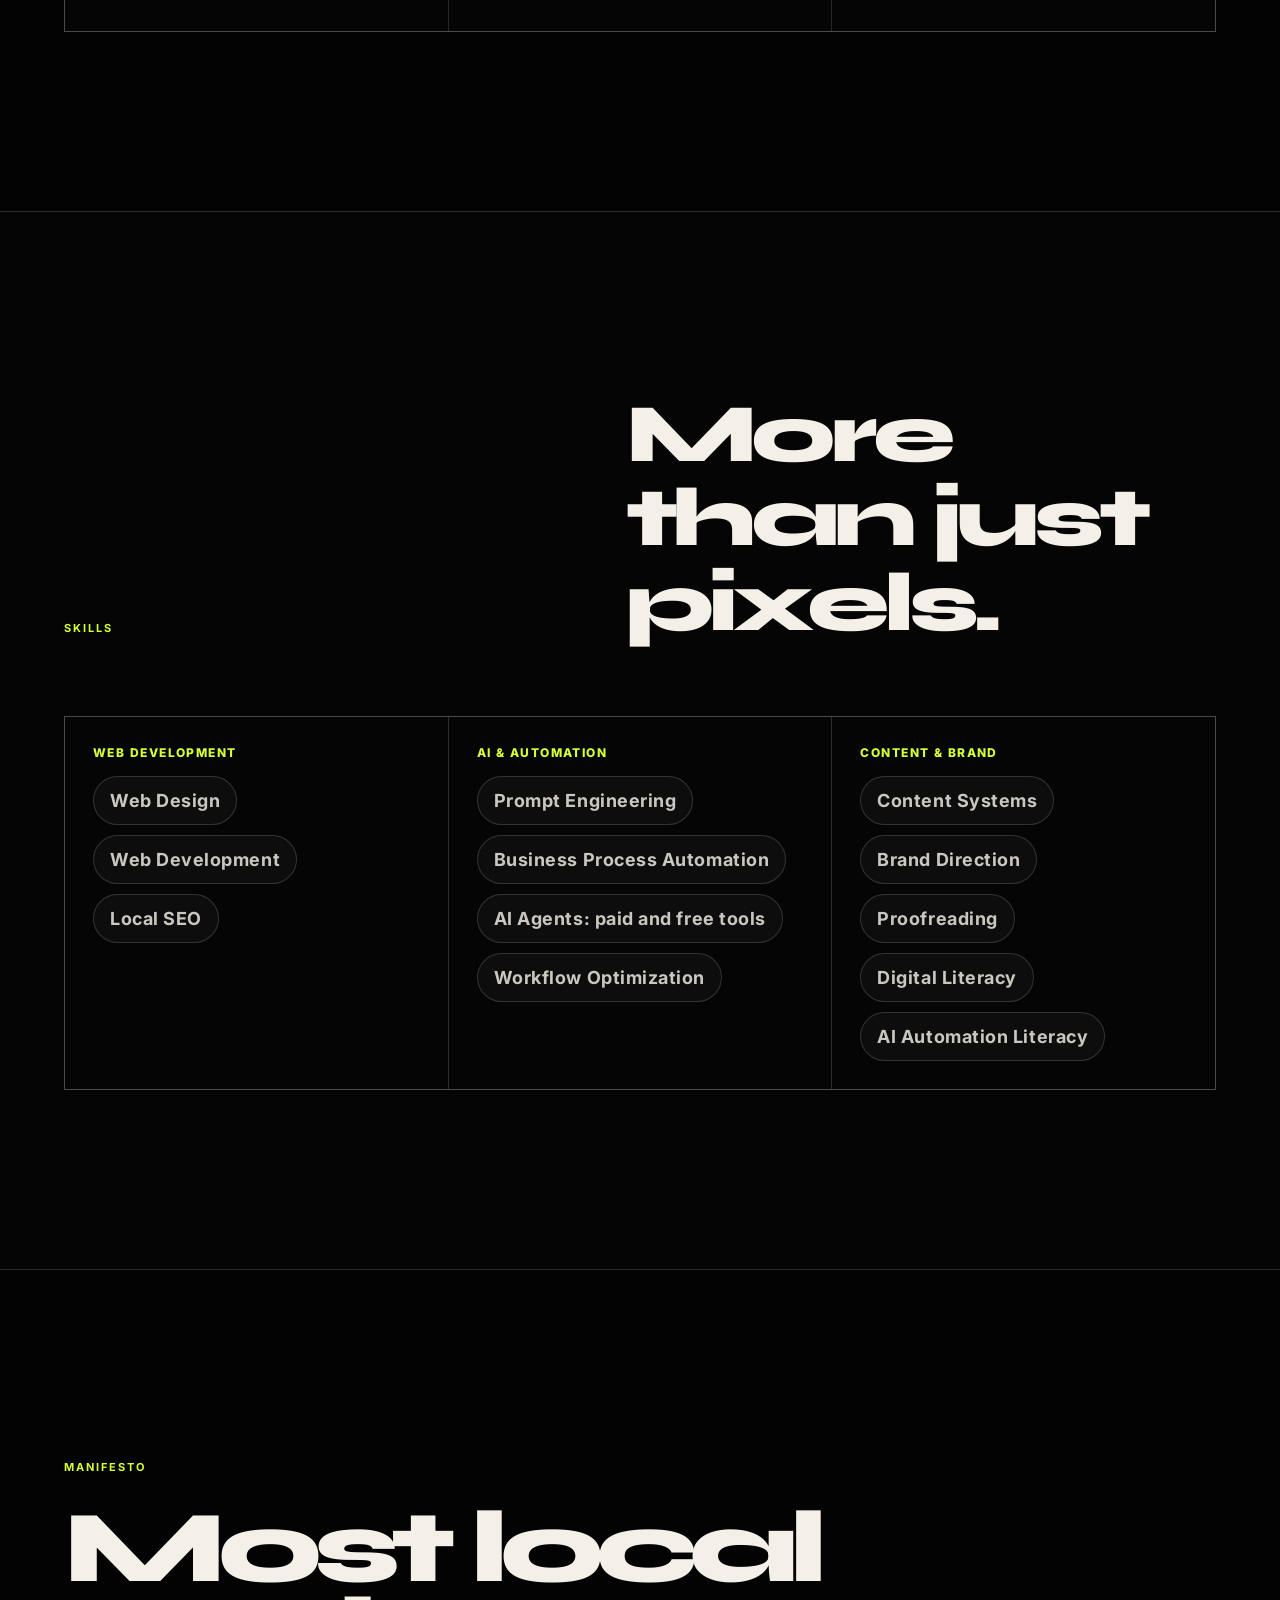
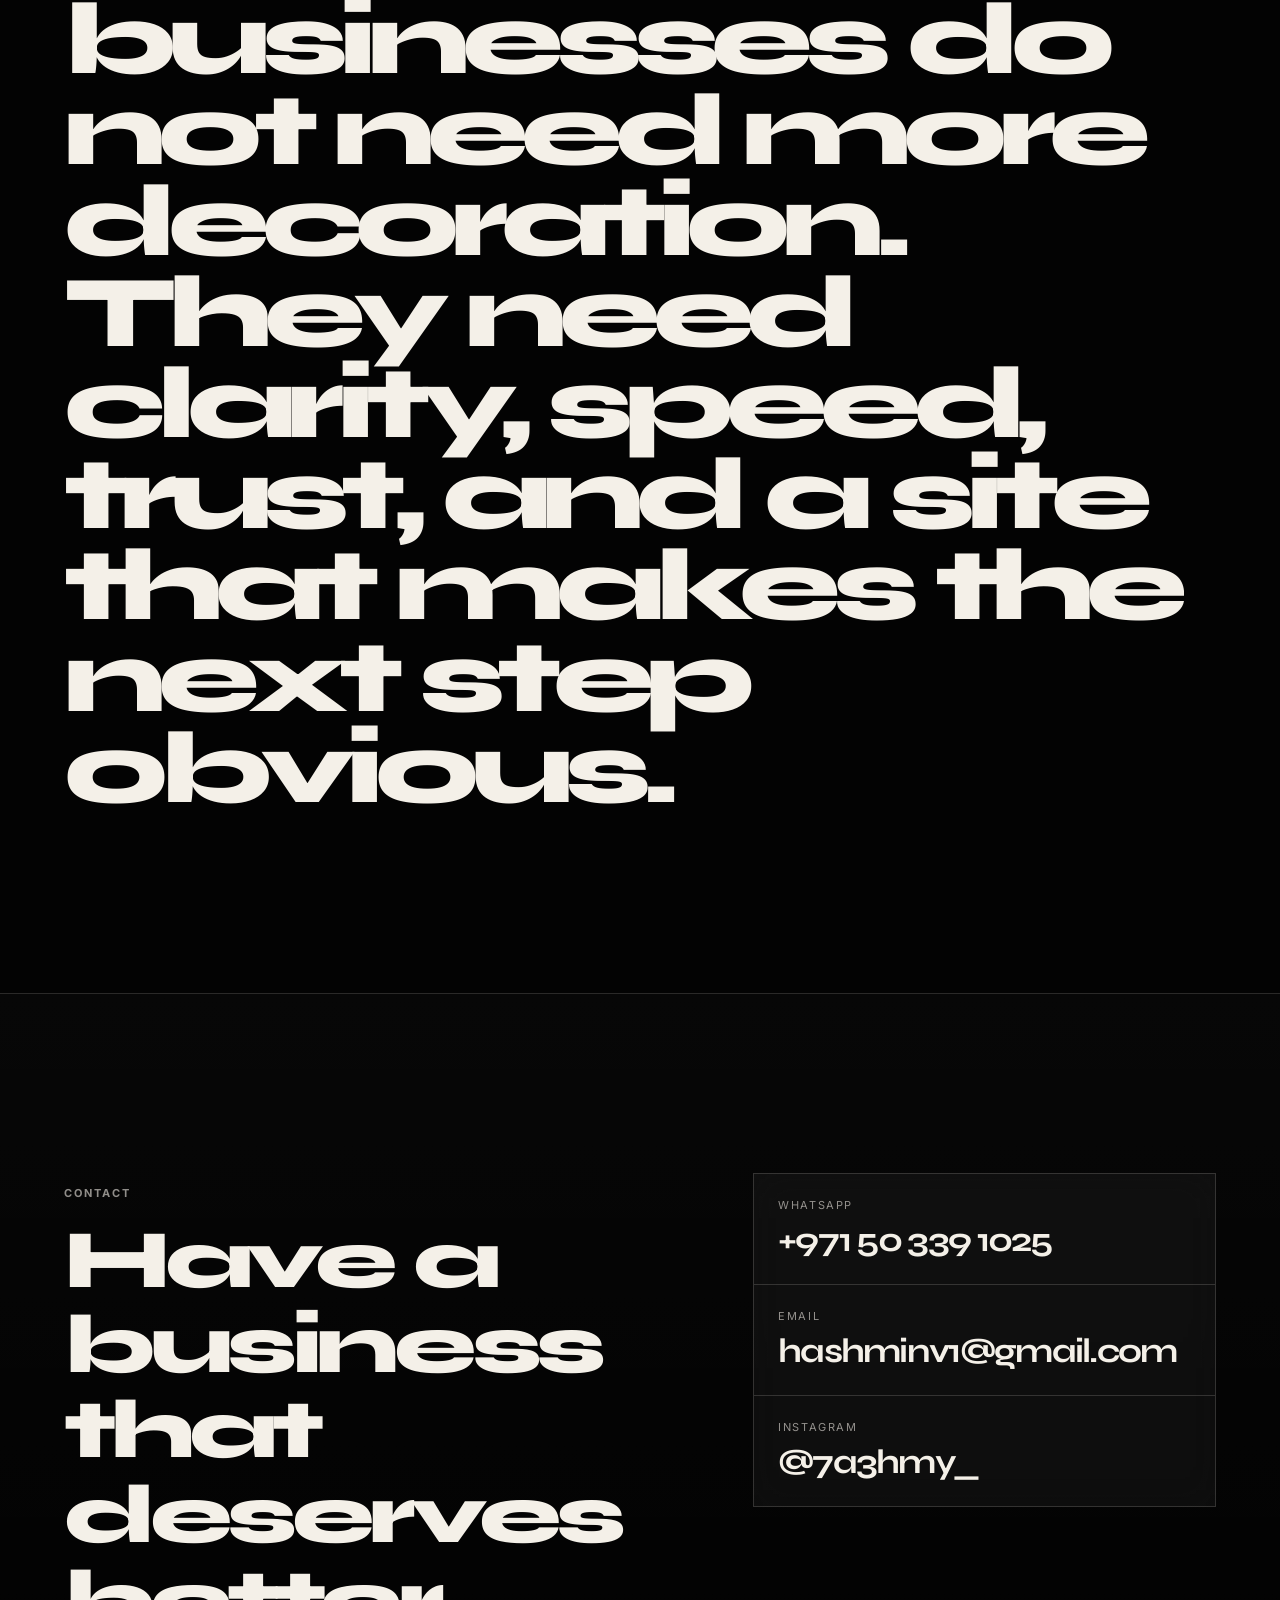
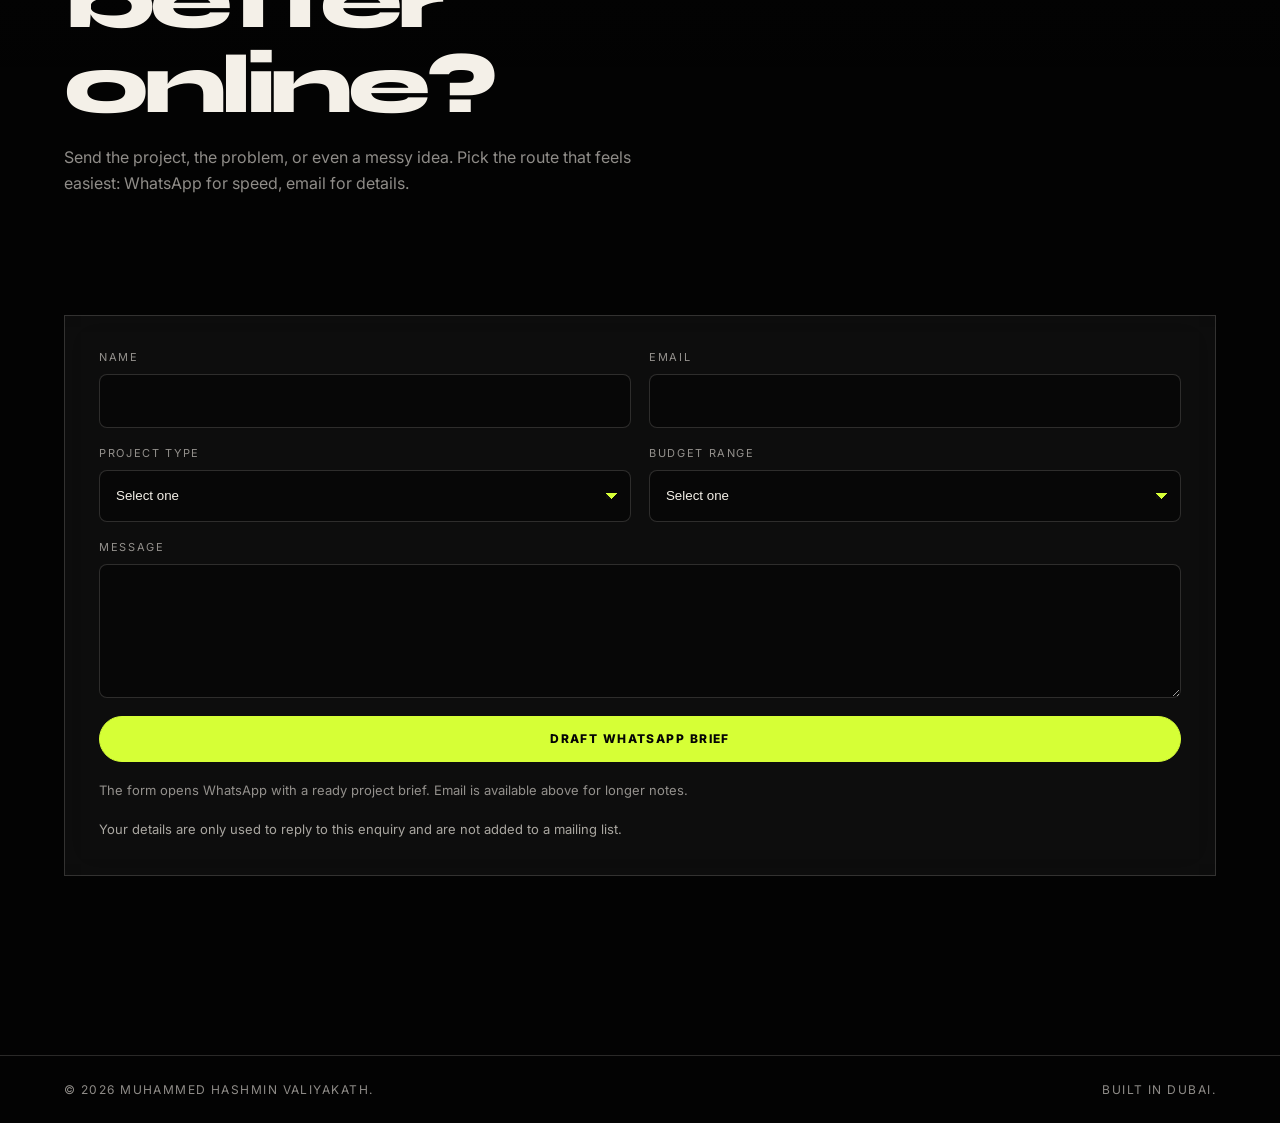
==== commit 62951f87: "chore: update portfolio files and assets" ====
--- a/index.html
+++ b/index.html
@@ -129,14 +129,14 @@
     </button>
   </header>
 
-  <div class="mobile-menu" id="mobileMenu" aria-hidden="true">
+  <nav class="mobile-menu" id="mobileMenu" aria-label="Mobile navigation" aria-hidden="true" inert>
     <a href="#profile" data-en="Profile" data-ar="ملف تعريفي">Profile</a>
     <a href="#work" data-en="Work" data-ar="الأعمال">Work</a>
     <a href="#services" data-en="Services" data-ar="الخدمات">Services</a>
     <a href="#skills" data-en="Skills" data-ar="المهارات">Skills</a>
     <a href="#contact" data-en="Contact" data-ar="التواصل">Contact</a>
     <a href="https://api.whatsapp.com/send/?phone=971503391025" target="_blank" rel="noopener noreferrer" data-en="WhatsApp" data-ar="واتس آب">WhatsApp</a>
-  </div>
+  </nav>
 
   <main id="top">
     <section class="hero section-pad">
@@ -202,9 +202,9 @@
         </div>
       </div>
       <div class="stats-grid reveal">
-        <div><strong data-count="20">0</strong><span data-en="Companies served" data-ar="شركة تم خدمتها">Companies served</span></div>
-        <div><strong data-count="50">0</strong><span data-en="Projects delivered" data-ar="مشروعاً تم تسليمه">Projects delivered</span></div>
-        <div><strong data-count="2">0</strong><span data-en="Countries" data-ar="دولتان">Countries</span></div>
+        <div><strong data-count="20">20</strong><span data-en="Companies served" data-ar="شركة تم خدمتها">Companies served</span></div>
+        <div><strong data-count="50">50</strong><span data-en="Projects delivered" data-ar="مشروعاً تم تسليمه">Projects delivered</span></div>
+        <div><strong data-count="2">2</strong><span data-en="Countries" data-ar="دولتان">Countries</span></div>
         <div><strong>24/7</strong><span data-en="Build mode" data-ar="وضع البناء">Build mode</span></div>
       </div>
     </section>
@@ -330,18 +330,27 @@
         <h2 class="section-title" data-en="More than just pixels." data-ar="أكثر من مجرد بكسل.">More than just pixels.</h2>
       </div>
       <div class="skills-grid reveal">
-        <span data-en="Web Design" data-ar="تصميم الويب">Web Design</span>
-        <span data-en="Web Development" data-ar="تطوير الويب">Web Development</span>
-        <span data-en="Prompt Engineering" data-ar="هندسة الأوامر">Prompt Engineering</span>
-        <span data-en="Proofreading" data-ar="التدقيق اللغوي">Proofreading</span>
-        <span data-en="Business Process Automation" data-ar="أتمتة العمليات التجارية">Business Process Automation</span>
-        <span data-en="AI Automation Literacy" data-ar="محو الأمية في أتمتة الذكاء الاصطناعي">AI Automation Literacy</span>
-        <span data-en="AI Agents: paid and free tools" data-ar="وكلاء الذكاء الاصطناعي: أدوات مدفوعة ومجانية">AI Agents: paid and free tools</span>
-        <span data-en="Workflow Optimization" data-ar="تحسين سير العمل">Workflow Optimization</span>
-        <span data-en="Digital Literacy" data-ar="محو الأمية الرقمية">Digital Literacy</span>
-        <span data-en="Content Systems" data-ar="أنظمة المحتوى">Content Systems</span>
-        <span data-en="Local SEO" data-ar="تحسين محركات البحث المحلية">Local SEO</span>
-        <span data-en="Brand Direction" data-ar="اتجاه العلامة التجارية">Brand Direction</span>
+        <div class="skill-group">
+          <strong data-en="Web Development" data-ar="تطوير الويب">Web Development</strong>
+          <span data-en="Web Design" data-ar="تصميم الويب">Web Design</span>
+          <span data-en="Web Development" data-ar="تطوير الويب">Web Development</span>
+          <span data-en="Local SEO" data-ar="تحسين محركات البحث المحلية">Local SEO</span>
+        </div>
+        <div class="skill-group">
+          <strong data-en="AI & Automation" data-ar="الذكاء الاصطناعي والأتمتة">AI & Automation</strong>
+          <span data-en="Prompt Engineering" data-ar="هندسة الأوامر">Prompt Engineering</span>
+          <span data-en="Business Process Automation" data-ar="أتمتة العمليات التجارية">Business Process Automation</span>
+          <span data-en="AI Agents: paid and free tools" data-ar="وكلاء الذكاء الاصطناعي: أدوات مدفوعة ومجانية">AI Agents: paid and free tools</span>
+          <span data-en="Workflow Optimization" data-ar="تحسين سير العمل">Workflow Optimization</span>
+        </div>
+        <div class="skill-group">
+          <strong data-en="Content & Brand" data-ar="المحتوى والعلامة">Content & Brand</strong>
+          <span data-en="Content Systems" data-ar="أنظمة المحتوى">Content Systems</span>
+          <span data-en="Brand Direction" data-ar="اتجاه العلامة التجارية">Brand Direction</span>
+          <span data-en="Proofreading" data-ar="التدقيق اللغوي">Proofreading</span>
+          <span data-en="Digital Literacy" data-ar="محو الأمية الرقمية">Digital Literacy</span>
+          <span data-en="AI Automation Literacy" data-ar="محو الأمية في أتمتة الذكاء الاصطناعي">AI Automation Literacy</span>
+        </div>
       </div>
     </section>
 
@@ -373,7 +382,7 @@
           <strong>@7a3hmy_</strong>
         </a>
       </div>
-      <form class="contact-form reveal" id="contactForm">
+      <form class="contact-form reveal" id="contactForm" aria-describedby="formNote privacyNote">
         <label>
           <span data-en="Name" data-ar="الاسم">Name</span>
           <input type="text" name="name" autocomplete="name" required>
@@ -408,6 +417,7 @@
         </label>
         <button class="button button-solid" type="submit" data-en="Draft WhatsApp Brief" data-ar="جهز ملخص واتس آب">Draft WhatsApp Brief</button>
         <p class="form-note" id="formNote" data-en="The form opens WhatsApp with a ready project brief. Email is available above for longer notes." data-ar="يفتح النموذج واتس آب مع ملخص مشروع جاهز. البريد الإلكتروني متاح أعلاه للملاحظات الأطول.">The form opens WhatsApp with a ready project brief. Email is available above for longer notes.</p>
+        <p class="form-note privacy-note" id="privacyNote" data-en="Your details are only used to reply to this enquiry and are not added to a mailing list." data-ar="تُستخدم تفاصيلك فقط للرد على هذا الاستفسار ولا تتم إضافتها إلى قائمة بريدية.">Your details are only used to reply to this enquiry and are not added to a mailing list.</p>
       </form>
     </section>
   </main>
--- a/style.css
+++ b/style.css
@@ -232,33 +232,61 @@
   display: flex;
   flex-direction: column;
   justify-content: center;
+  align-items: flex-end;
   gap: 18px;
   padding: 84px 24px 32px;
-  background: rgba(3, 3, 3, 0.96);
+  background: rgba(3, 3, 3, 0.62);
+  backdrop-filter: blur(10px);
   transform: translateX(100%);
   transition: transform 0.35s ease;
 }
 
+.mobile-menu::before {
+  content: "";
+  position: absolute;
+  top: 0;
+  right: 0;
+  bottom: 0;
+  width: min(86vw, 430px);
+  border-left: 1px solid var(--line);
+  background: rgba(3, 3, 3, 0.96);
+  box-shadow: -24px 0 70px rgba(0, 0, 0, 0.36);
+  pointer-events: none;
+}
+
 .mobile-menu.is-open {
   transform: translateX(0);
 }
 
 html[dir="rtl"] .mobile-menu {
+  align-items: flex-start;
   transform: translateX(-100%);
   text-align: right;
 }
 
+html[dir="rtl"] .mobile-menu::before {
+  right: auto;
+  left: 0;
+  border-right: 1px solid var(--line);
+  border-left: 0;
+  box-shadow: 24px 0 70px rgba(0, 0, 0, 0.36);
+}
+
 html[dir="rtl"] .mobile-menu.is-open {
   transform: translateX(0);
 }
 
 .mobile-menu a {
+  position: relative;
+  z-index: 1;
+  width: min(100%, 360px);
   font-family: var(--font-display);
-  font-size: clamp(36px, 12vw, 72px);
+  font-size: clamp(34px, 11vw, 68px);
   font-weight: 800;
-  letter-spacing: -0.06em;
+  letter-spacing: 0;
   line-height: 1;
   padding: 8px 0;
+  overflow-wrap: anywhere;
 }
 
 main,
@@ -320,17 +348,19 @@
 .hero-title {
   margin: 18px 0 0;
   font-family: var(--font-display);
-  font-size: clamp(40px, 8vw, 148px);
+  font-size: clamp(38px, 6.8vw, 118px);
   font-weight: 800;
-  letter-spacing: -0.075em;
+  letter-spacing: 0;
   line-height: 1.12;
   text-transform: uppercase;
   max-width: 100%;
+  overflow-wrap: anywhere;
 }
 
 .hero-title .name-line {
   position: relative;
-  display: inline-block;
+  display: block;
+  max-width: 100%;
   transition: color 0.28s ease, text-shadow 0.28s ease, transform 0.28s ease;
 }
 
@@ -857,6 +887,22 @@
   padding: clamp(22px, 4vw, 40px);
 }
 
+.testimonial-grid span::before {
+  content: "";
+  display: inline-block;
+  width: 8px;
+  height: 8px;
+  margin-right: 10px;
+  border-radius: 999px;
+  background: var(--acid);
+  box-shadow: 0 0 18px rgba(214, 255, 54, 0.38);
+}
+
+html[dir="rtl"] .testimonial-grid span::before {
+  margin-right: 0;
+  margin-left: 10px;
+}
+
 .testimonial-grid p {
   margin: 0;
   color: rgba(244, 240, 232, 0.78);
@@ -887,10 +933,32 @@
 }
 
 .skills-grid {
+  display: grid;
+  grid-template-columns: repeat(auto-fit, minmax(260px, 1fr));
+  gap: 1px;
+  margin-top: clamp(34px, 6vw, 70px);
+  border: 1px solid var(--line);
+  background: var(--line);
+}
+
+.skill-group {
   display: flex;
   flex-wrap: wrap;
+  align-content: start;
   gap: 10px;
-  margin-top: clamp(34px, 6vw, 70px);
+  min-width: 0;
+  padding: clamp(18px, 3vw, 28px);
+  background: #050505;
+}
+
+.skill-group strong {
+  flex-basis: 100%;
+  margin-bottom: 6px;
+  color: var(--acid);
+  font-size: 12px;
+  font-weight: 800;
+  letter-spacing: 0.12em;
+  text-transform: uppercase;
 }
 
 .skills-grid span {
@@ -1001,6 +1069,7 @@
 .contact-form select,
 .contact-form textarea {
   width: 100%;
+  min-height: 52px;
   border: 1px solid var(--line);
   border-radius: 8px;
   background-color: rgba(7, 7, 7, 0.88);
@@ -1050,6 +1119,10 @@
   font-size: 13px;
 }
 
+.privacy-note {
+  color: rgba(244, 240, 232, 0.68);
+}
+
 .site-footer {
   display: flex;
   justify-content: space-between;
@@ -1109,6 +1182,10 @@
     max-width: 560px;
   }
 
+  .hero-title {
+    letter-spacing: 0;
+  }
+
   .project-type,
   .project-arrow {
     grid-column: 2;
@@ -1120,16 +1197,80 @@
 }
 
 @media (max-width: 767px) {
+  :root {
+    --page-gutter: clamp(18px, 5vw, 28px);
+  }
+
+  .site-header {
+    gap: 12px;
+    padding-top: 16px;
+    padding-bottom: 16px;
+  }
+
   .brand small {
     display: none;
   }
 
+  .brand span {
+    font-size: 20px;
+  }
+
+  .header-link {
+    display: none;
+  }
+
+  .language-toggle,
+  .menu-button {
+    width: 42px;
+    height: 42px;
+  }
+
   .hero {
     padding-top: 96px;
   }
 
+  .hero-meta {
+    gap: 8px;
+  }
+
+  .hero-meta span {
+    max-width: 100%;
+    padding: 8px 10px;
+    font-size: 10px;
+    letter-spacing: 0.1em;
+  }
+
+  .hero-title {
+    font-size: clamp(31px, 9.7vw, 48px);
+    letter-spacing: 0;
+    line-height: 1.12;
+  }
+
+  .hero-surname {
+    font-size: 0.52em;
+    letter-spacing: 0;
+  }
+
+  .hero-text {
+    margin-top: 24px;
+    font-size: clamp(17px, 5vw, 22px);
+  }
+
+  .hero-panel {
+    padding: 20px;
+    border-radius: 18px;
+  }
+
+  .button {
+    width: 100%;
+    min-height: 50px;
+    padding-inline: 16px;
+    text-align: center;
+  }
+
   .profile-title {
     padding-right: 0;
+    line-height: 1.06;
   }
 
   html[dir="rtl"] .profile-title {
@@ -1141,7 +1282,7 @@
     right: auto;
     bottom: auto;
     width: clamp(54px, 18vw, 78px);
-    margin-top: 12px;
+    margin-top: 14px;
   }
 
   html[dir="rtl"] .profile-title img {
@@ -1152,6 +1293,17 @@
 
   .stats-grid div {
     min-height: 136px;
+    padding: 20px;
+  }
+
+  .stats-grid span {
+    letter-spacing: 0.08em;
+  }
+
+  .service-grid,
+  .proof-grid,
+  .testimonial-grid {
+    grid-template-columns: 1fr;
   }
 
   .service-card {
@@ -1160,6 +1312,7 @@
 
   .contact-form {
     grid-template-columns: 1fr;
+    gap: 16px;
   }
 
   .hero-bottom {
@@ -1174,8 +1327,54 @@
     gap: 12px;
   }
 
+  .project-name {
+    line-height: 1.06;
+  }
+
+  .skills-grid span {
+    font-size: 14px;
+    padding: 11px 13px;
+  }
+
+  .skill-group {
+    padding: 18px;
+  }
+
   .site-footer {
     flex-direction: column;
+  }
+}
+
+@media (max-width: 420px) {
+  .mobile-menu {
+    padding-inline: 20px;
+  }
+
+  .mobile-menu::before {
+    width: 100%;
+  }
+
+  .mobile-menu a {
+    width: 100%;
+    font-size: clamp(30px, 12vw, 48px);
+  }
+
+  .hero-title {
+    font-size: clamp(30px, 9.6vw, 40px);
+    letter-spacing: 0;
+  }
+
+  .section-title,
+  .manifesto-quote {
+    letter-spacing: 0;
+  }
+
+  .stats-grid {
+    grid-template-columns: 1fr;
+  }
+
+  .contact-panel a {
+    padding: 20px;
   }
 }
 
